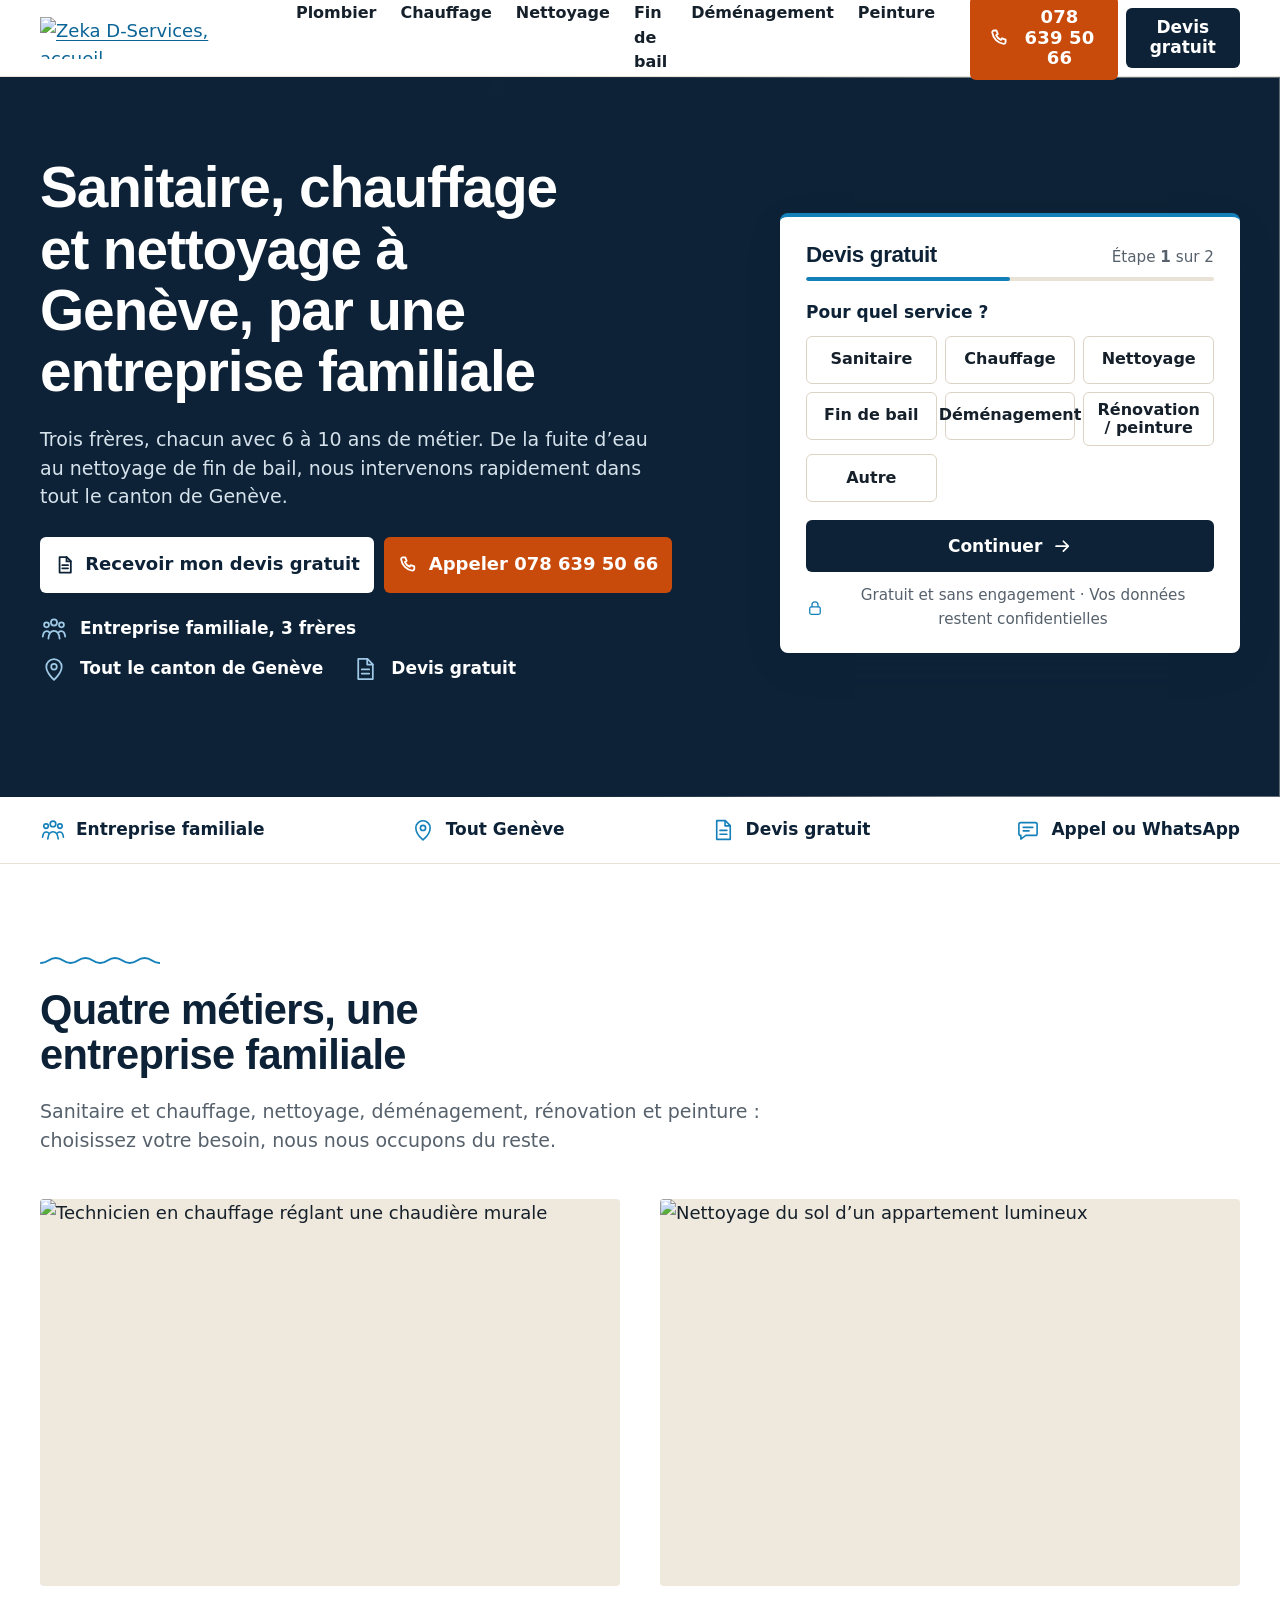
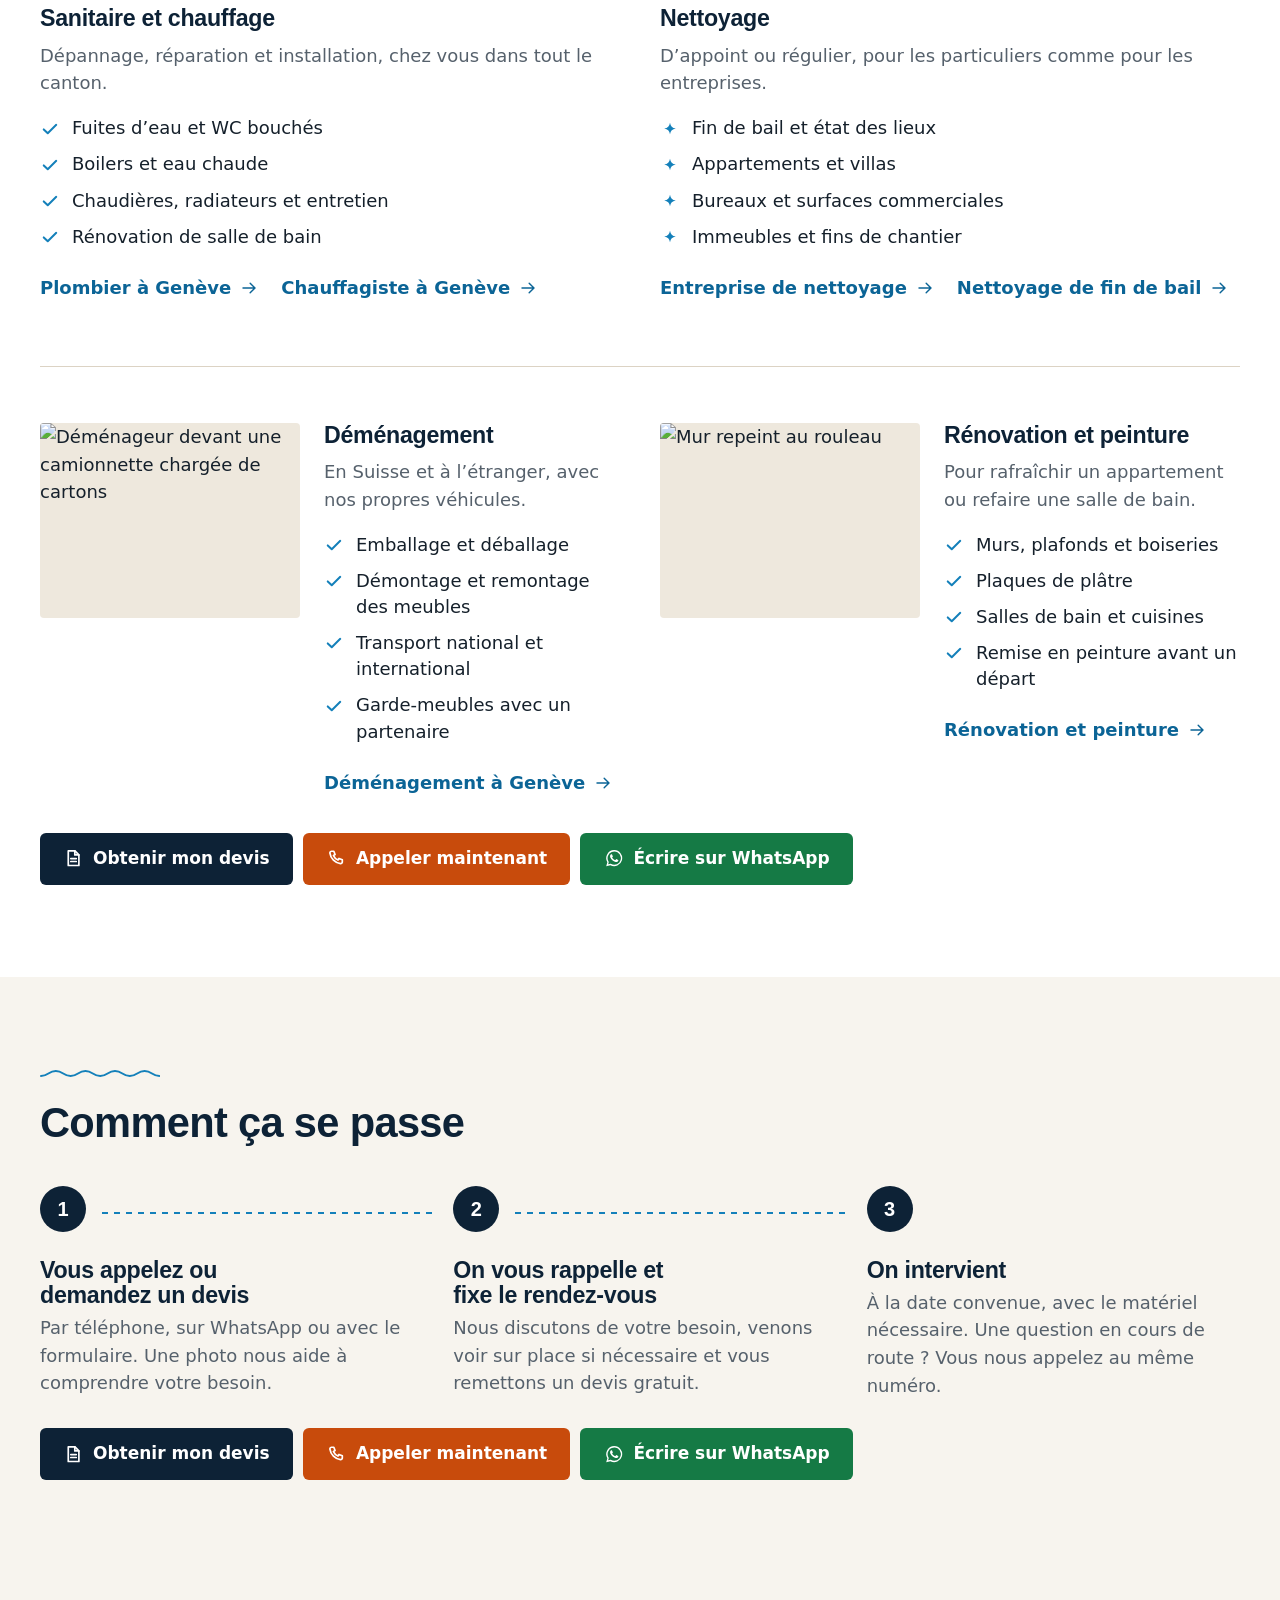
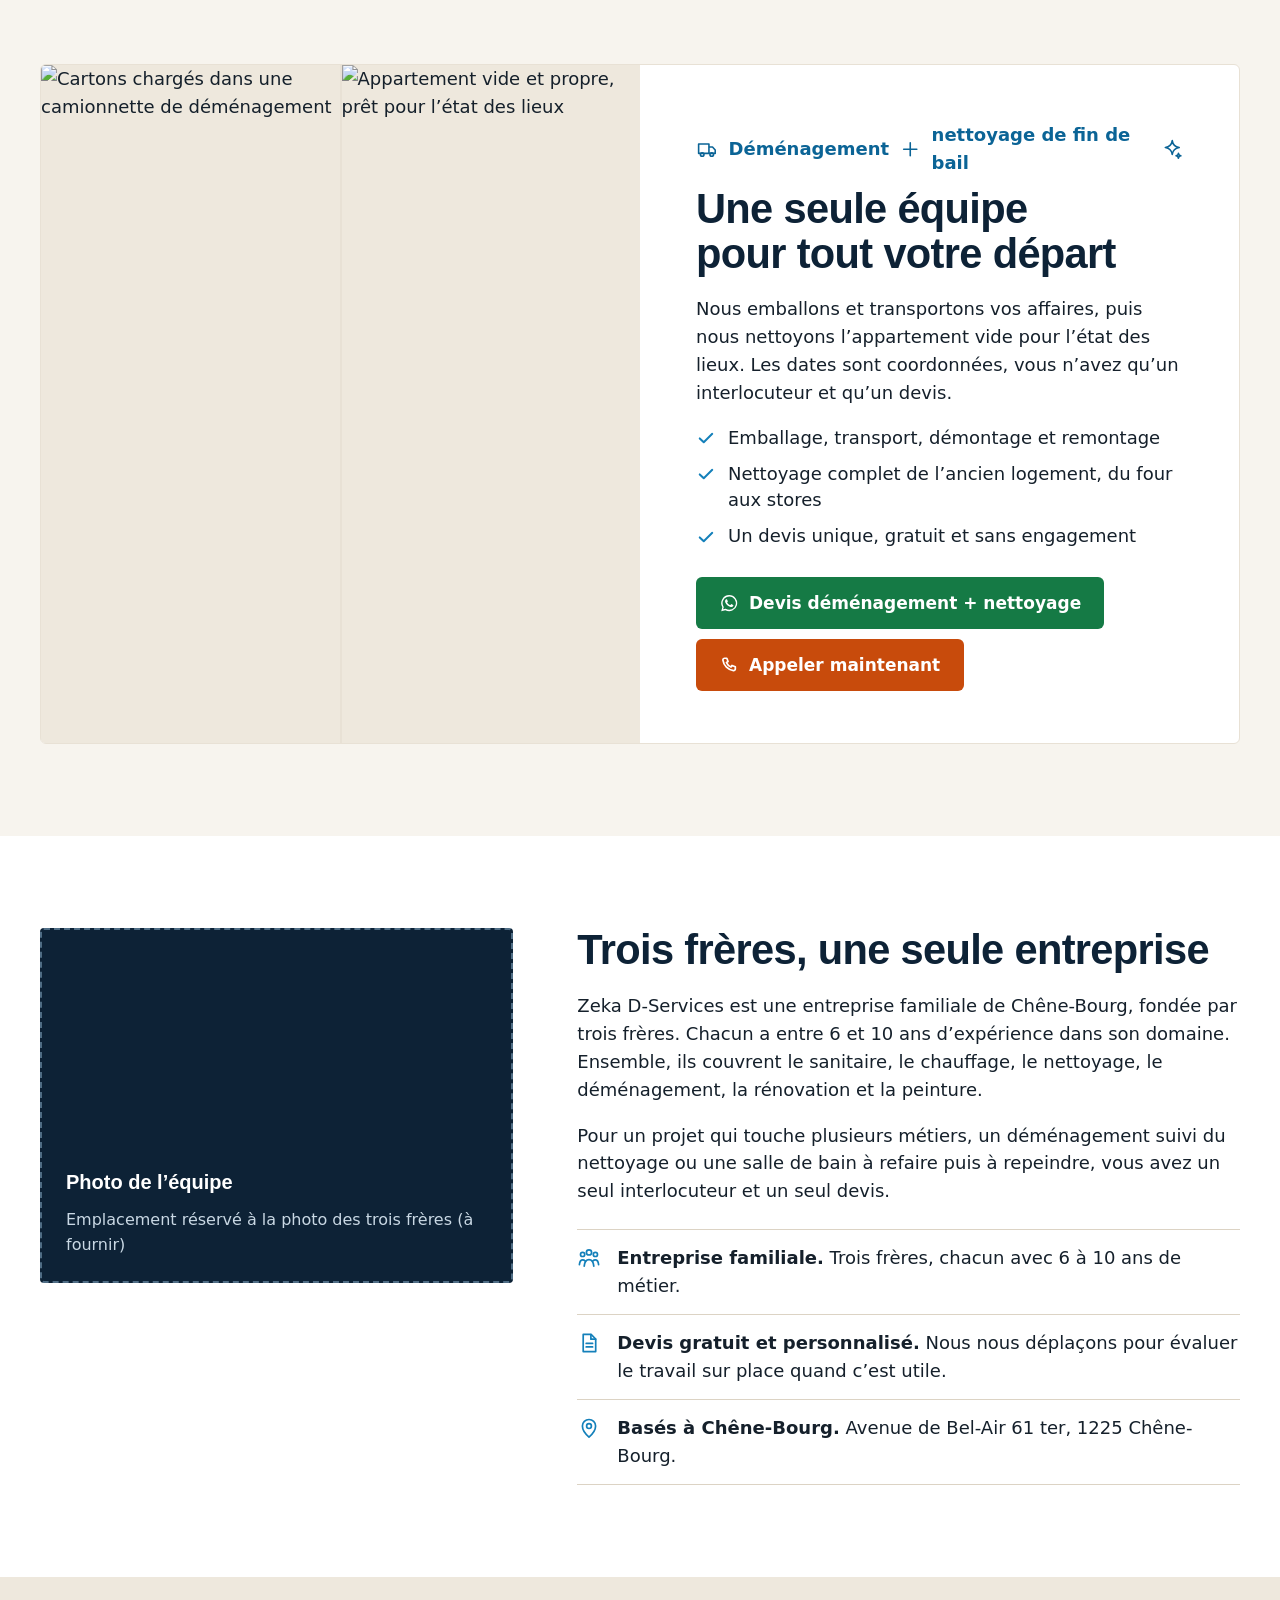
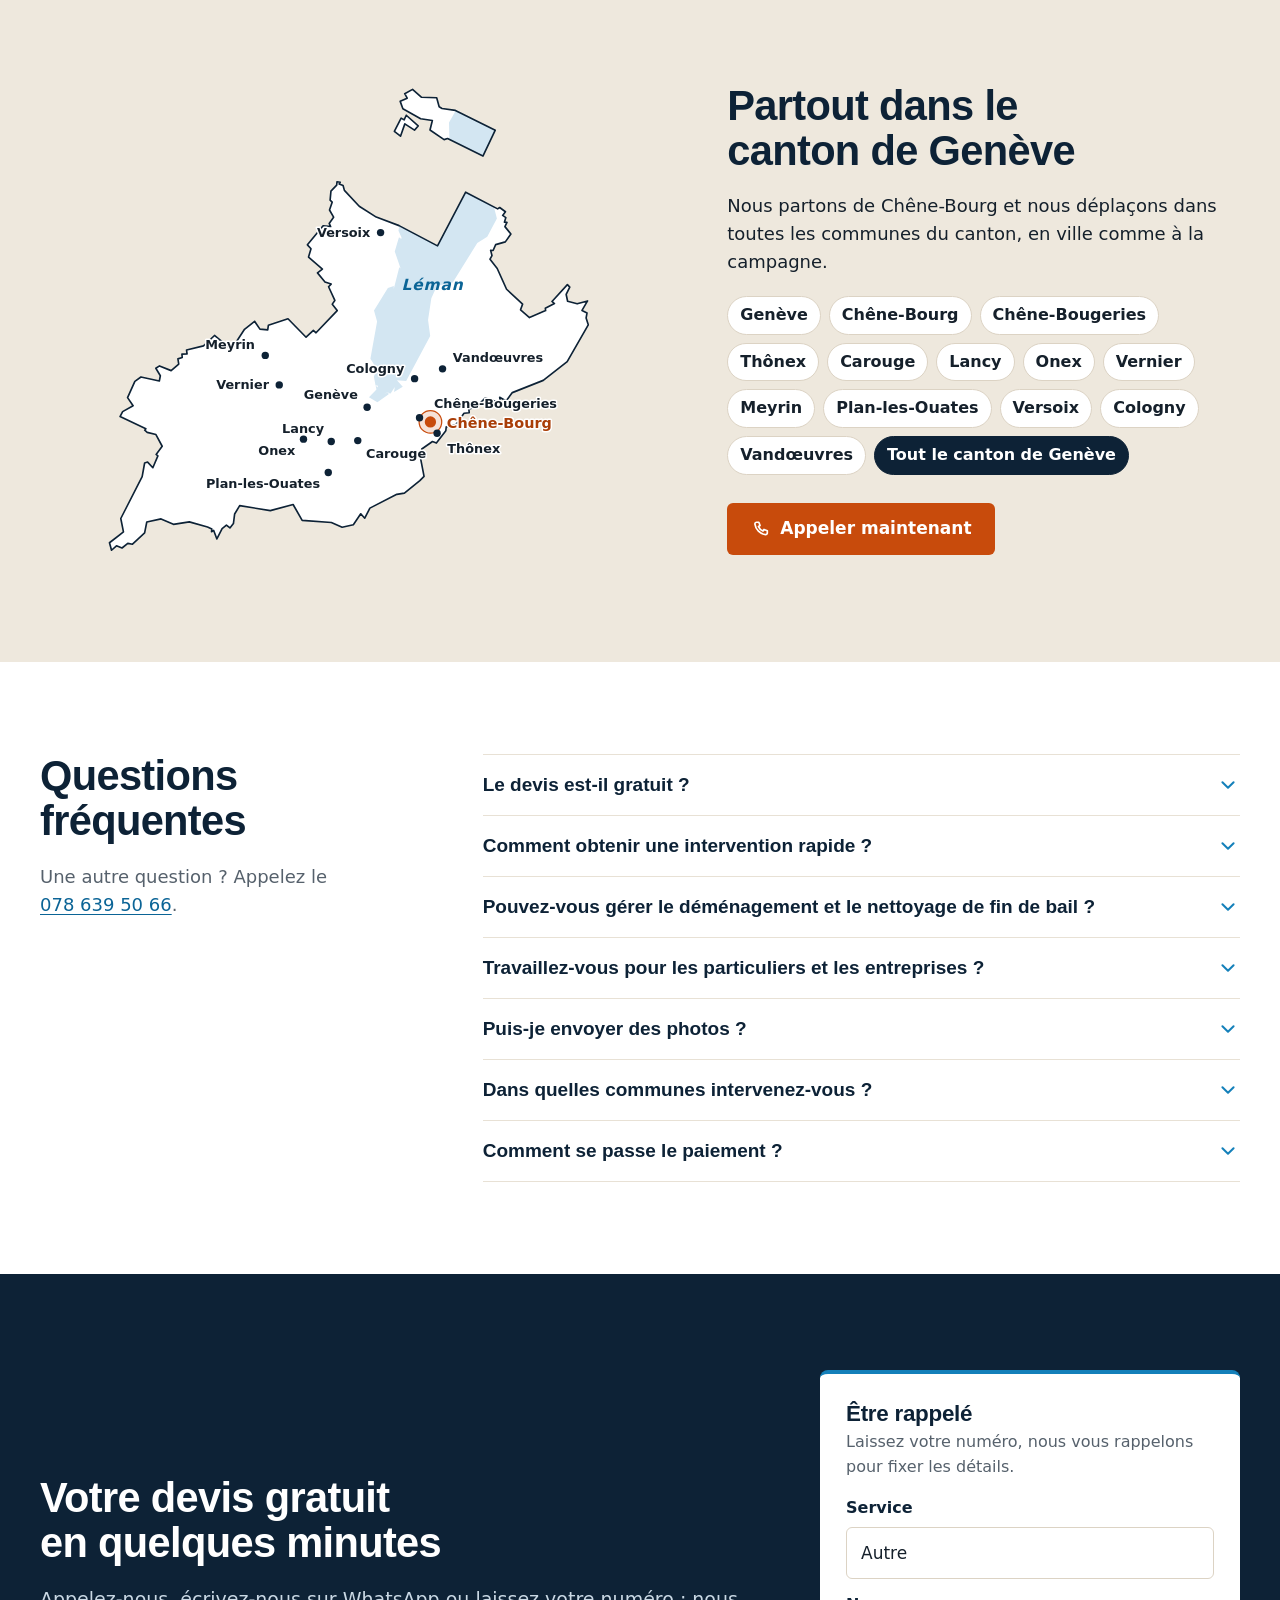
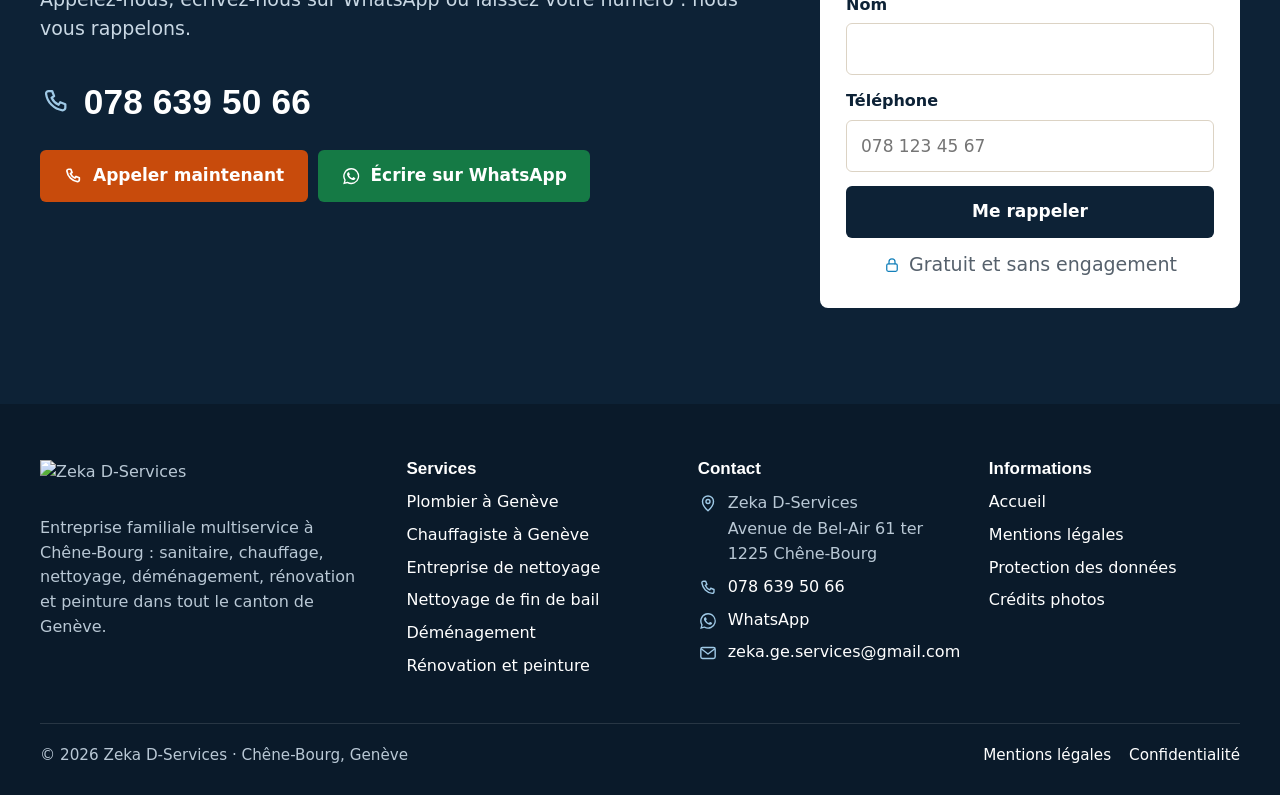
==== index.html @ 50d41ce9 "Build the conversion site: home, 6 Ads landing pages, legal pages Static HTML generated by tools/bui" ====
<!doctype html>
<html lang="fr-CH" data-root="" data-page="home">
<head>
<meta charset="utf-8">
<meta name="viewport" content="width=device-width, initial-scale=1, viewport-fit=cover">
<title>Zeka D-Services · Sanitaire, chauffage, nettoyage à Genève · Devis gratuit</title>
<meta name="description" content="Entreprise familiale de Chêne-Bourg : sanitaire, chauffage, nettoyage, fin de bail, déménagement et peinture dans tout le canton de Genève. Devis gratuit, appelez le 078 639 50 66.">
<link rel="canonical" href="https://welcometothenextlevel.github.io/zekadservices/">
<meta property="og:type" content="website">
<meta property="og:locale" content="fr_CH">
<meta property="og:site_name" content="Zeka D-Services">
<meta property="og:title" content="Zeka D-Services · Sanitaire, chauffage, nettoyage à Genève · Devis gratuit">
<meta property="og:description" content="Entreprise familiale de Chêne-Bourg : sanitaire, chauffage, nettoyage, fin de bail, déménagement et peinture dans tout le canton de Genève. Devis gratuit, appelez le 078 639 50 66.">
<meta property="og:url" content="https://welcometothenextlevel.github.io/zekadservices/">
<meta property="og:image" content="https://welcometothenextlevel.github.io/zekadservices/img/og-share.jpg">
<meta property="og:image:width" content="1200">
<meta property="og:image:height" content="630">
<meta name="twitter:card" content="summary_large_image">
<meta name="theme-color" content="#0D2236">
<meta name="format-detection" content="telephone=no">
<link rel="icon" href="favicon.svg" type="image/svg+xml">
<link rel="icon" href="favicon.ico" sizes="32x32">
<link rel="apple-touch-icon" href="apple-touch-icon.png">
<link rel="manifest" href="site.webmanifest">
<link rel="preload" href="fonts/archivo-latin.woff2" as="font" type="font/woff2" crossorigin>
<link rel="preload" href="fonts/source-sans-3-latin.woff2" as="font" type="font/woff2" crossorigin>
<link rel="preload" as="image" type="image/avif" media="(min-width: 960px)" imagesrcset="img/stock/plombier-evier-480.avif 480w, img/stock/plombier-evier-800.avif 800w, img/stock/plombier-evier-1200.avif 1200w, img/stock/plombier-evier-1600.avif 1600w" imagesizes="62vw" fetchpriority="high"><style>@font-face{font-family:"Archivo";src:url(fonts/archivo-latin.woff2) format("woff2");font-weight:100 900;font-display:swap}@font-face{font-family:"Source Sans 3";src:url(fonts/source-sans-3-latin.woff2) format("woff2");font-weight:200 900;font-display:swap}:root{--navy:#0D2236;--navy-2:#14304C;--navy-3:#0A1A2A;--blue:#1480BA;--blue-ink:#0B6496;--sky:#9FC9E6;--sky-2:#E6F1F8;--orange:#C84B0C;--orange-h:#A93E08;--wa:#157A45;--wa-h:#0F6036;--paper:#F7F4EE;--paper-2:#EEE8DD;--line:#DCD3C4;--line-2:#E8E1D5;--ink:#15202B;--muted:#56616C;--r:6px;--wrap:1200px;--hd:64px;--gut:16px;--ff-h:"Archivo","Arial Narrow",Arial,sans-serif;--ff-b:"Source Sans 3",system-ui,-apple-system,"Segoe UI",sans-serif}@media (min-width:600px){:root{--gut:24px}}@media (min-width:960px){:root{--hd:76px;--gut:32px}}*,*::before,*::after{box-sizing:border-box}html{-webkit-text-size-adjust:100%;scroll-padding-top:calc(var(--hd) + 16px)}body{margin:0;font:400 1.125rem/1.55 var(--ff-b);color:var(--ink);background:var(--paper);overflow-x:hidden;-webkit-font-smoothing:antialiased;text-rendering:optimizeLegibility}img,svg,video{display:block;max-width:100%}img{height:auto}a{color:var(--blue-ink);text-underline-offset:.18em}button,input,select,textarea{font:inherit;color:inherit}h1,h2,h3,h4{font-family:var(--ff-h);font-weight:700;line-height:1.08;letter-spacing:-.012em;margin:0 0 .45em;color:var(--navy);text-wrap:balance}h1{font-size:clamp(2.05rem,1.35rem + 3.1vw,3.55rem);letter-spacing:-.02em}h2{font-size:clamp(1.7rem,1.25rem + 1.9vw,2.6rem);letter-spacing:-.016em}h3{font-size:clamp(1.22rem,1.1rem + .5vw,1.45rem)}p{margin:0 0 1em}ul,ol{margin:0;padding:0}.wrap{width:100%;max-width:calc(var(--wrap) + 2 * var(--gut));margin:0 auto;padding:0 var(--gut)}.sr{position:absolute!important;width:1px;height:1px;margin:-1px;overflow:hidden;clip:rect(0 0 0 0);white-space:nowrap;border:0}.skip{position:absolute;left:8px;top:-60px;z-index:100;background:var(--navy);color:#fff;padding:10px 16px;border-radius:var(--r)}.skip:focus{top:8px}:focus-visible{outline:3px solid var(--blue);outline-offset:3px}.ic{width:1.25em;height:1.25em;flex:none;fill:none;stroke:currentColor;stroke-width:1.7;stroke-linecap:round;stroke-linejoin:round}.btn{display:inline-flex;align-items:center;justify-content:center;gap:.55em;min-height:52px;padding:.7em 1.25em;border:2px solid transparent;border-radius:var(--r);font:700 1.0625rem/1.15 var(--ff-b);text-decoration:none;text-align:center;cursor:pointer;transition:background-color .15s,border-color .15s,color .15s}.btn .ic{width:1.2em;height:1.2em;stroke-width:2}.btn-call{background:var(--orange);color:#fff}.btn-call:hover{background:var(--orange-h)}.btn-quote{background:var(--navy);color:#fff}.btn-quote:hover{background:var(--navy-2)}.btn-wa{background:var(--wa);color:#fff}.btn-wa:hover{background:var(--wa-h)}.btn-line{background:transparent;color:var(--navy);border-color:var(--navy)}.btn-line:hover{background:var(--navy);color:#fff}.btn-light{background:#fff;color:var(--navy)}.btn-light:hover{background:var(--sky-2)}.btn-block{width:100%}.btn-lg{min-height:56px;font-size:1.125rem}.hd{position:sticky;top:0;z-index:60;background:#fff;border-bottom:1px solid var(--line-2)}.hd-in{display:flex;align-items:center;gap:12px;height:var(--hd)}.hd-logo{display:block;margin-right:auto;flex:none}.hd-logo img{width:auto;height:34px}.hd-nav{display:none}.hd-cta{display:flex;align-items:center;gap:8px}.hd .btn{min-height:44px;padding:.5em .95em;font-size:1rem}.hd-phone{width:46px;height:46px;min-height:46px;padding:0;border-radius:50%}.hd-phone .ic{width:22px;height:22px}.hd-phone span,.hd-quote .l-long{display:none}@media (min-width:380px){.hd-logo img{height:38px}}@media (min-width:760px){.hd-phone{width:auto;height:auto;border-radius:var(--r);padding:.5em 1.05em}.hd-phone span,.hd-quote .l-long{display:inline}.hd-quote .l-short{display:none}}@media (min-width:960px){.hd-logo img{height:42px}.hd .btn{min-height:50px;font-size:1.0625rem}.hd-phone .num{font-size:1.125rem;letter-spacing:.01em}}@media (min-width:1180px){.hd-nav{display:flex;gap:2px;margin-right:12px}.hd-nav a{padding:10px 11px;color:var(--ink);text-decoration:none;font-weight:600;font-size:1rem;border-radius:var(--r)}.hd-nav a:hover{background:var(--paper)}}.hero{position:relative;background:var(--navy);color:#fff;overflow:hidden;isolation:isolate}.hero-media{display:none}.hero-in{position:relative;display:grid;gap:0;padding-top:30px}.hero h1{color:#fff;margin-bottom:.4em}.hero-sub{font-size:1.1875rem;line-height:1.5;color:#D5E2EC;max-width:34em;margin-bottom:1.35em}.hero-ctas{display:grid;gap:10px;margin-bottom:22px}.hero-ctas .btn-quote{background:#fff;color:var(--navy)}.hero-ctas .btn-quote:hover{background:var(--sky-2)}.trust3{list-style:none;display:grid;gap:10px;margin:0 0 26px}.trust3 li{white-space:nowrap}.trust3 li{display:flex;align-items:center;gap:12px;font-weight:600;font-size:1.0625rem;color:#fff}.trust3 .ic{width:28px;height:28px;color:var(--sky);stroke-width:1.5}.hero-form{margin:0 calc(-1 * var(--gut));padding:28px var(--gut) 36px;background:var(--paper);color:var(--ink)}@media (min-width:600px){.hero-ctas{grid-template-columns:auto auto;justify-content:start}.trust3{display:flex;flex-wrap:wrap;gap:12px 28px}}@media (min-width:960px){.hero-media{display:block;position:absolute;inset:0 0 0 auto;width:62%;z-index:-1}.hero-media picture,.hero-media img,.hero-media video{position:absolute;inset:0;width:100%;height:100%;object-fit:cover}.hero-media video{opacity:0;transition:opacity .6s}.hero-media video.on{opacity:1}.hero-media::after{content:"";position:absolute;inset:0;background:linear-gradient(90deg,var(--navy) 0%,rgba(13,34,54,.9) 22%,rgba(13,34,54,.45) 60%,rgba(13,34,54,.55) 100%)}.hero-in{grid-template-columns:minmax(0,1fr) 440px;gap:56px;align-items:center;padding-top:64px;padding-bottom:72px;min-height:min(720px,calc(100vh - var(--hd)))}.hero-copy{max-width:620px}.hero-form{margin:0;padding:0;background:none}}@media (min-width:1280px){.hero-in{grid-template-columns:minmax(0,1fr) 460px;gap:80px}}@media (min-width:960px) and (max-width:1199px){.hero-ctas{grid-template-columns:1fr;max-width:400px}}.hero-ctas .btn{white-space:nowrap}.pb{margin:0 0 26px}.pb-q{font-family:var(--ff-h);font-weight:700;font-size:1.125rem;margin:0 0 10px;color:#fff}.pb-list{display:flex;flex-wrap:wrap;gap:8px}.pb-chip{min-height:44px;padding:8px 14px;border:1.5px solid rgba(159,201,230,.55);border-radius:999px;background:rgba(255,255,255,.04);color:#fff;font-weight:600;font-size:1rem;cursor:pointer;display:inline-flex;align-items:center;gap:8px}.pb-chip:hover,.pb-chip[aria-pressed="true"]{background:#fff;color:var(--navy);border-color:#fff}.pb-chip .ic{width:18px;height:18px;color:var(--sky)}.pb-chip:hover .ic,.pb-chip[aria-pressed="true"] .ic{color:var(--blue)}.pb-panel{margin-top:12px;padding:16px;border-radius:var(--r);background:var(--navy-2);border:1px solid rgba(159,201,230,.3)}.pb-panel p{margin:0 0 12px;color:#E4EDF4}.pb-panel .btns{display:flex;flex-wrap:wrap;gap:8px}.pb-panel .btn{min-height:48px}.qf{background:#fff;color:var(--ink);border-radius:8px;box-shadow:0 1px 2px rgba(13,34,54,.06),0 12px 40px -12px rgba(13,34,54,.28);padding:22px 18px 20px;border-top:4px solid var(--blue)}.qf-head{display:flex;flex-wrap:wrap;align-items:baseline;justify-content:space-between;gap:4px 12px;margin-bottom:6px}.qf-title{font-family:var(--ff-h);font-weight:700;font-size:1.4rem;color:var(--navy);margin:0}.qf-steplabel{margin:0;font-size:.95rem;color:var(--muted)}.qf-bar{height:4px;background:var(--line-2);border-radius:4px;margin:8px 0 18px;overflow:hidden}.qf-bar span{display:block;height:100%;width:50%;background:var(--blue);border-radius:4px;transition:width .25s}.qf[data-step="2"] .qf-bar span{width:100%}.qf fieldset{border:0;margin:0;padding:0;min-width:0}.qf legend{font-weight:700;font-size:1.0625rem;margin:0 0 10px;padding:0;color:var(--navy)}.qf-sub{font-weight:700;font-size:1rem;margin:16px 0 8px;color:var(--navy)}.chips{display:grid;grid-template-columns:repeat(2,minmax(0,1fr));gap:8px}.chips--rooms{grid-template-columns:repeat(4,minmax(0,1fr))}.chips--yn{grid-template-columns:repeat(2,minmax(0,1fr))}.chip{position:relative;display:block}.chip input{position:absolute;opacity:0;inset:0;width:100%;height:100%;margin:0;cursor:pointer}.chip span{display:flex;align-items:center;justify-content:center;min-height:48px;padding:8px 10px;border:1.5px solid var(--line);border-radius:var(--r);background:#fff;font-weight:600;font-size:1rem;line-height:1.15;text-align:center;transition:border-color .12s,background-color .12s}.chip input:hover+span{border-color:var(--blue)}.chip input:checked+span{border-color:var(--navy);background:var(--navy);color:#fff}.chip input:focus-visible+span{outline:3px solid var(--blue);outline-offset:2px}.field{margin:0 0 14px}.field label{display:block;font-weight:700;font-size:1rem;margin:0 0 6px;color:var(--navy)}.field .opt{font-weight:400;color:var(--muted)}.field input,.field textarea,.field select{display:block;width:100%;min-height:52px;padding:12px 14px;border:1.5px solid var(--line);border-radius:var(--r);background:#fff;font-size:1.0625rem;line-height:1.3;appearance:none}.field textarea{min-height:96px;resize:vertical}.field input:focus,.field textarea:focus,.field select:focus{outline:none;border-color:var(--blue);box-shadow:0 0 0 3px rgba(20,128,186,.22)}.field [aria-invalid="true"]{border-color:#B42318}.err{display:block;margin-top:6px;font-size:.95rem;font-weight:600;color:#B42318}.err:empty{display:none}.qf-photo{display:flex;gap:10px;align-items:flex-start;margin:4px 0 16px;padding:12px 14px;border-radius:var(--r);background:#EDF6F0;font-size:1rem;line-height:1.4}.qf-photo .ic{color:var(--wa);width:22px;height:22px;margin-top:1px}.qf-photo a{color:var(--wa-h);font-weight:700}.qf-actions{display:flex;gap:10px;align-items:stretch}.qf-actions .btn-quote{flex:1}.qf-back{min-height:52px;padding:0 14px;border:1.5px solid var(--line);border-radius:var(--r);background:#fff;font-weight:600;cursor:pointer}.qf-back:hover{border-color:var(--navy)}.qf-reassure{display:flex;align-items:center;justify-content:center;gap:8px;margin:12px 0 0;font-size:.95rem;color:var(--muted);text-align:center}.qf-reassure .ic{width:18px;height:18px;color:var(--blue)}.qf-status{margin:10px 0 0;font-weight:600}.qf-status:empty{display:none}.qf-status.is-err{color:#B42318}.hp{position:absolute!important;left:-9999px;width:1px;height:1px;overflow:hidden}.qf [hidden]{display:none!important}@media (min-width:600px){.chips{grid-template-columns:repeat(3,minmax(0,1fr))}}@media (min-width:960px){.qf{padding:26px 26px 22px}.chips{grid-template-columns:repeat(2,minmax(0,1fr))}}@media (min-width:1280px){.chips{grid-template-columns:repeat(3,minmax(0,1fr))}.chips .chip--wide{grid-column:span 1}}.nw{white-space:nowrap}</style>
<link rel="stylesheet" href="css/site.css?v=1" media="print" onload="this.media='all'">
<noscript><link rel="stylesheet" href="css/site.css?v=1"></noscript>
<script type="application/ld+json">{"@context":"https://schema.org","@graph":[{"@type":["HomeAndConstructionBusiness","Plumber","HVACBusiness","MovingCompany","HousePainter"],"@id":"https://welcometothenextlevel.github.io/zekadservices/#entreprise","name":"Zeka D-Services","description":"Entreprise familiale multiservice à Chêne-Bourg (Genève) : sanitaire, chauffage, nettoyage, fin de bail, déménagement, rénovation et peinture.","url":"https://welcometothenextlevel.github.io/zekadservices/","logo":"https://welcometothenextlevel.github.io/zekadservices/img/brand/logo.png","image":"https://welcometothenextlevel.github.io/zekadservices/img/og-share.jpg","telephone":"+41 78 639 50 66","currenciesAccepted":"CHF","address":{"@type":"PostalAddress","streetAddress":"Avenue de Bel-Air 61 ter","postalCode":"1225","addressLocality":"Chêne-Bourg","addressRegion":"GE","addressCountry":"CH"},"geo":{"@type":"GeoCoordinates","latitude":46.20198,"longitude":6.20005},"areaServed":[{"@type":"AdministrativeArea","name":"Canton de Genève"},{"@type":"City","name":"Genève"},{"@type":"City","name":"Chêne-Bourg"},{"@type":"City","name":"Chêne-Bougeries"},{"@type":"City","name":"Thônex"},{"@type":"City","name":"Carouge"},{"@type":"City","name":"Lancy"},{"@type":"City","name":"Onex"},{"@type":"City","name":"Vernier"},{"@type":"City","name":"Meyrin"},{"@type":"City","name":"Plan-les-Ouates"},{"@type":"City","name":"Versoix"},{"@type":"City","name":"Cologny"},{"@type":"City","name":"Vandœuvres"}]},{"@type":"FAQPage","mainEntity":[{"@type":"Question","name":"Le devis est-il gratuit ?","acceptedAnswer":{"@type":"Answer","text":"Oui. Le devis est gratuit et sans engagement, quel que soit le service. Pour un travail plus important, nous nous déplaçons pour évaluer le travail sur place."}},{"@type":"Question","name":"Comment obtenir une intervention rapide ?","acceptedAnswer":{"@type":"Answer","text":"Appelez le 078 639 50 66. Pour une fuite ou une panne, le téléphone est le plus rapide : nous vous disons tout de suite quand nous pouvons passer."}},{"@type":"Question","name":"Pouvez-vous gérer le déménagement et le nettoyage de fin de bail ?","acceptedAnswer":{"@type":"Answer","text":"Oui. Nous déménageons vos affaires puis nettoyons l’ancien logement pour l’état des lieux. Un seul interlocuteur et un seul devis pour tout le départ."}},{"@type":"Question","name":"Travaillez-vous pour les particuliers et les entreprises ?","acceptedAnswer":{"@type":"Answer","text":"Oui. Nous intervenons chez les particuliers, en appartement comme en villa, et pour les professionnels : bureaux, surfaces commerciales et immeubles."}},{"@type":"Question","name":"Puis-je envoyer des photos ?","acceptedAnswer":{"@type":"Answer","text":"Oui, et c’est souvent le plus simple. Envoyez vos photos sur WhatsApp au 078 639 50 66, avec quelques mots sur votre besoin."}},{"@type":"Question","name":"Dans quelles communes intervenez-vous ?","acceptedAnswer":{"@type":"Answer","text":"Nous intervenons dans tout le canton de Genève, notamment à Genève, Chêne-Bourg, Chêne-Bougeries, Thônex, Carouge, Lancy, Onex, Vernier, Meyrin, Plan-les-Ouates, Versoix, Cologny et Vandœuvres."}},{"@type":"Question","name":"Comment se passe le paiement ?","acceptedAnswer":{"@type":"Answer","text":"Les modalités de paiement sont précisées dans votre devis. Posez-nous la question au moment du devis si vous avez une préférence."}}]}]}</script>
</head>
<body data-service="general">
<svg width="0" height="0" style="position:absolute" aria-hidden="true" focusable="false"><defs>
<symbol id="i-phone" viewBox="0 0 24 24"><path d="M6.6 3.8h2.6l1.5 3.9-1.9 1.2a10.6 10.6 0 0 0 5.3 5.3l1.2-1.9 3.9 1.5v2.6a2 2 0 0 1-2.1 2A14.6 14.6 0 0 1 4.6 5.9a2 2 0 0 1 2-2.1z"/></symbol>
<symbol id="i-wa" viewBox="0 0 24 24"><path stroke="none" fill="currentColor" d="M12.04 2.5a9.43 9.43 0 0 0-8.1 14.24L2.6 21.5l4.88-1.28a9.43 9.43 0 1 0 4.56-17.72zm0 17.26a7.8 7.8 0 0 1-3.98-1.09l-.29-.17-2.9.76.78-2.83-.19-.3a7.82 7.82 0 1 1 6.58 3.63zm4.29-5.86c-.24-.12-1.4-.69-1.61-.77-.22-.08-.38-.12-.54.12-.16.24-.62.77-.76.93-.14.16-.28.18-.52.06-.24-.12-1-.37-1.91-1.18-.7-.63-1.18-1.41-1.32-1.65-.14-.24-.01-.37.1-.49.11-.11.24-.28.36-.42.12-.14.16-.24.24-.4.08-.16.04-.3-.02-.42-.06-.12-.54-1.3-.74-1.78-.2-.47-.4-.4-.54-.41h-.46a.89.89 0 0 0-.64.3 2.7 2.7 0 0 0-.84 2c0 1.18.86 2.32.98 2.48.12.16 1.69 2.58 4.1 3.62.57.25 1.02.4 1.37.51.58.18 1.1.16 1.52.1.46-.07 1.4-.57 1.6-1.13.2-.55.2-1.03.14-1.13-.06-.1-.22-.16-.46-.28z"/></symbol>
<symbol id="i-family" viewBox="0 0 24 24"><circle cx="12" cy="6.4" r="2.6"/><circle cx="5.6" cy="8.4" r="2.1"/><circle cx="18.4" cy="8.4" r="2.1"/><path d="M7.2 20.2c.4-4.1 2.2-6.6 4.8-6.6s4.4 2.5 4.8 6.6"/><path d="M2.4 18.6c.3-3 1.6-4.7 3.4-4.7.9 0 1.6.3 2.2.9M21.6 18.6c-.3-3-1.6-4.7-3.4-4.7-.9 0-1.6.3-2.2.9"/></symbol>
<symbol id="i-pin" viewBox="0 0 24 24"><path d="M12 21.2s-6.6-5.7-6.6-11.1a6.6 6.6 0 0 1 13.2 0c0 5.4-6.6 11.1-6.6 11.1z"/><circle cx="12" cy="10.1" r="2.4"/></symbol>
<symbol id="i-doc" viewBox="0 0 24 24"><path d="M6.2 3.4h7.9l4.6 4.6v12.6H6.2z"/><path d="M13.9 3.5v4.7h4.7M9.2 12.4h6.4M9.2 15.9h6.4"/></symbol>
<symbol id="i-chat" viewBox="0 0 24 24"><path d="M5.2 5.2h13.6a1.6 1.6 0 0 1 1.6 1.6v8.6a1.6 1.6 0 0 1-1.6 1.6H10l-4.6 3.4V17H5.2a1.6 1.6 0 0 1-1.6-1.6V6.8a1.6 1.6 0 0 1 1.6-1.6z"/><path d="M7.6 9.6h8.8M7.6 12.8h5.4"/></symbol>
<symbol id="i-check" viewBox="0 0 24 24"><path d="M4.8 12.6l4.4 4.3L19.2 7"/></symbol>
<symbol id="i-arrow" viewBox="0 0 24 24"><path d="M4.8 12h14.2M13.4 6.2l5.8 5.8-5.8 5.8"/></symbol>
<symbol id="i-chev" viewBox="0 0 24 24"><path d="M6.4 9.2l5.6 5.6 5.6-5.6"/></symbol>
<symbol id="i-mail" viewBox="0 0 24 24"><rect x="3.4" y="5.4" width="17.2" height="13.2" rx="2"/><path d="M4.2 7.2l7.8 6 7.8-6"/></symbol>
<symbol id="i-drop" viewBox="0 0 24 24"><path d="M12 3.4s6.2 6.5 6.2 10.8a6.2 6.2 0 0 1-12.4 0C5.8 9.9 12 3.4 12 3.4z"/><path d="M9.2 14.6a2.9 2.9 0 0 0 2.6 2.6"/></symbol>
<symbol id="i-flame" viewBox="0 0 24 24"><path d="M12 21c-3.8 0-6.6-2.7-6.6-6.3 0-4.4 4.2-6.5 4.8-11.2 2.9 1.9 4.5 4.6 4.5 7.4.9-.5 1.6-1.6 1.8-2.9 1.4 1.5 2.1 3.5 2.1 5.4 0 4.1-2.8 7.6-6.6 7.6z"/><path d="M12 21c-1.7 0-2.9-1.2-2.9-2.9 0-1.9 1.7-2.9 2.3-4.8 1.6 1 2.9 2.6 2.9 4.5 0 1.9-.8 3.2-2.3 3.2z"/></symbol>
<symbol id="i-radiator" viewBox="0 0 24 24"><rect x="3.6" y="5.2" width="3.4" height="13" rx="1.7"/><rect x="8.6" y="5.2" width="3.4" height="13" rx="1.7"/><rect x="13.6" y="5.2" width="3.4" height="13" rx="1.7"/><path d="M17 9h3.4M5.2 18.2v1.6M15.4 18.2v1.6"/></symbol>
<symbol id="i-boiler" viewBox="0 0 24 24"><rect x="6.2" y="2.8" width="11.6" height="14.4" rx="2"/><circle cx="12" cy="11" r="2.2"/><path d="M9.2 6.2h5.6M9.6 17.2v3.6M14.4 17.2v3.6"/></symbol>
<symbol id="i-wrench" viewBox="0 0 24 24"><path d="M14.6 6.3a1 1 0 0 0 0 1.4l1.7 1.7a1 1 0 0 0 1.4 0l3.4-3.4a5.9 5.9 0 0 1-7.8 7.8l-6.9 6.9a2.1 2.1 0 0 1-3-3l6.9-6.9a5.9 5.9 0 0 1 7.8-7.8z"/></symbol>
<symbol id="i-shower" viewBox="0 0 24 24"><path d="M5 21V7.6a4 4 0 0 1 7.6-1.8"/><path d="M10.2 8.8a4.4 4.4 0 0 1 7.2 0z"/><path d="M11.4 12.2l-.6 1.4M13.8 12.2v1.6M16.2 12.2l.6 1.4M11 16.4l-.6 1.4M14 16.4v1.6M17 16.4l.6 1.4"/></symbol>
<symbol id="i-spark" viewBox="0 0 24 24"><path d="M12 2.8c.7 4.8 2.6 6.7 7.4 7.4-4.8.7-6.7 2.6-7.4 7.4-.7-4.8-2.6-6.7-7.4-7.4 4.8-.7 6.7-2.6 7.4-7.4z"/><path d="M18.6 16.4c.3 1.7 1 2.4 2.6 2.6-1.7.3-2.4 1-2.6 2.6-.3-1.7-1-2.4-2.6-2.6 1.7-.2 2.4-.9 2.6-2.6z"/></symbol>
<symbol id="i-kitchen" viewBox="0 0 24 24"><rect x="4" y="3.4" width="16" height="17.2" rx="1.6"/><path d="M4 8.2h16M7.6 5.8h.01M10.6 5.8h.01"/><rect x="7" y="11.2" width="10" height="6.2" rx="1"/></symbol>
<symbol id="i-bath" viewBox="0 0 24 24"><path d="M3.4 12.4h17.2v2.4a4.2 4.2 0 0 1-4.2 4.2H7.6a4.2 4.2 0 0 1-4.2-4.2z"/><path d="M6 12.4V6.2a2.2 2.2 0 0 1 4.1-1.1M7 19l-.9 1.8M17 19l.9 1.8"/></symbol>
<symbol id="i-window" viewBox="0 0 24 24"><rect x="4.2" y="3.6" width="15.6" height="16.8" rx="1.4"/><path d="M12 3.6v16.8M4.2 12h15.6"/></symbol>
<symbol id="i-home" viewBox="0 0 24 24"><path d="M3.8 11.2L12 4.6l8.2 6.6M6.2 9.4v10.4h11.6V9.4M10 19.8v-5h4v5"/></symbol>
<symbol id="i-building" viewBox="0 0 24 24"><path d="M5 20.4V4.6h9.4v15.8M14.4 9.4H19v11M3.4 20.4h17.2"/><path d="M8 8h3.4M8 11.4h3.4M8 14.8h3.4"/></symbol>
<symbol id="i-truck" viewBox="0 0 24 24"><path d="M2.8 6.4h11v10H2.8zM13.8 9.6h3.8l2.9 3.2v3.6h-6.7"/><circle cx="6.6" cy="17.6" r="1.9"/><circle cx="16.8" cy="17.6" r="1.9"/></symbol>
<symbol id="i-box" viewBox="0 0 24 24"><path d="M3.6 7.6L12 3.4l8.4 4.2v8.8L12 20.6l-8.4-4.2z"/><path d="M3.6 7.6L12 11.8l8.4-4.2M12 11.8v8.8M7.8 5.5l8.4 4.2"/></symbol>
<symbol id="i-roller" viewBox="0 0 24 24"><rect x="3.6" y="3.4" width="13.2" height="5.2" rx="1.2"/><path d="M16.8 6h2.8v4.8H11.2v3.2"/><rect x="9.8" y="14" width="2.8" height="6.8" rx="1"/></symbol>
<symbol id="i-key" viewBox="0 0 24 24"><circle cx="8" cy="15.6" r="4.2"/><path d="M11 12.6l8.6-8.6M16.2 7.4l2.4 2.4M13.8 9.8l2 2"/></symbol>
<symbol id="i-cal" viewBox="0 0 24 24"><rect x="3.8" y="5.4" width="16.4" height="14.8" rx="2"/><path d="M3.8 10h16.4M8.4 3.4v4M15.6 3.4v4"/></symbol>
<symbol id="i-camera" viewBox="0 0 24 24"><rect x="3.4" y="7" width="17.2" height="12.4" rx="2"/><circle cx="12" cy="13.2" r="3.4"/><path d="M8.6 7l1.6-2.6h3.6L15.4 7"/></symbol>
<symbol id="i-lock" viewBox="0 0 24 24"><rect x="5" y="10.4" width="14" height="10" rx="2"/><path d="M8 10.4V7.8a4 4 0 0 1 8 0v2.6"/></symbol>
<symbol id="i-plus" viewBox="0 0 24 24"><path d="M12 5v14M5 12h14"/></symbol>
<symbol id="i-back" viewBox="0 0 24 24"><path d="M19.2 12H5M10.6 6.2L4.8 12l5.8 5.8"/></symbol>
</defs></svg>
<a class="skip" href="#main">Aller au contenu</a>
<header class="hd" data-service="general"><div class="wrap hd-in">
<a class="hd-logo" href="./"><img src="img/brand/logo.svg" width="244" height="44" alt="Zeka D-Services, accueil"></a>
<nav class="hd-nav" aria-label="Nos services"><a href="plombier-geneve/">Plombier</a><a href="chauffagiste-geneve/">Chauffage</a><a href="nettoyage-geneve/">Nettoyage</a><a href="nettoyage-fin-de-bail-geneve/">Fin de bail</a><a href="demenagement-geneve/">Déménagement</a><a href="renovation-peinture-geneve/">Peinture</a></nav><div class="hd-cta">
<a class="btn btn-call hd-phone" href="tel:+41786395066" data-service="general" data-loc="header" aria-label="Appeler le 078 639 50 66"><svg class="ic" aria-hidden="true"><use href="#i-phone"></use></svg><span class="num" data-phone>078 639 50 66</span></a>
<a class="btn btn-quote hd-quote" href="#devis" data-service="general" data-loc="header"><span class="l-long">Devis gratuit</span><span class="l-short">Devis</span></a>
</div></div></header>
<main id="main">
<section class="hero" data-service="general"><div class="hero-media" aria-hidden="true"><picture><source media="(min-width: 960px)" type="image/avif" srcset="img/stock/plombier-evier-480.avif 480w, img/stock/plombier-evier-800.avif 800w, img/stock/plombier-evier-1200.avif 1200w, img/stock/plombier-evier-1600.avif 1600w" sizes="62vw"><source media="(min-width: 960px)" type="image/webp" srcset="img/stock/plombier-evier-480.webp 480w, img/stock/plombier-evier-800.webp 800w, img/stock/plombier-evier-1200.webp 1200w, img/stock/plombier-evier-1600.webp 1600w" sizes="62vw"><img src="[data-uri]" alt="" width="1600" height="1000" fetchpriority="high" decoding="async"></picture></div>
<div class="hero-in wrap">
<div class="hero-copy">
<h1>Sanitaire, chauffage et nettoyage à Genève, par une entreprise familiale</h1>
<p class="hero-sub">Trois frères, chacun avec 6 à 10&nbsp;ans de métier. De la fuite d’eau au nettoyage de fin de bail, nous intervenons rapidement dans tout le canton de Genève.</p>
<div class="hero-ctas"><a class="btn btn-quote btn-lg" href="#devis" data-service="general" data-loc="hero"><svg class="ic" aria-hidden="true"><use href="#i-doc"></use></svg><span>Recevoir mon devis gratuit</span></a><a class="btn btn-call btn-lg" href="tel:+41786395066" data-service="general" data-loc="hero"><svg class="ic" aria-hidden="true"><use href="#i-phone"></use></svg><span>Appeler <span class="nw" data-phone>078 639 50 66</span></span></a></div>
<ul class="trust3"><li><svg class="ic" aria-hidden="true"><use href="#i-family"></use></svg>Entreprise familiale, 3 frères</li><li><svg class="ic" aria-hidden="true"><use href="#i-pin"></use></svg>Tout le canton de Genève</li><li><svg class="ic" aria-hidden="true"><use href="#i-doc"></use></svg>Devis gratuit</li></ul>

</div>
<div class="hero-form" id="devis"><form class="qf" id="quote-form" novalidate data-step="1" data-service="general" aria-labelledby="qf-title">
<div class="qf-head"><h2 class="qf-title" id="qf-title" tabindex="-1">Devis gratuit</h2><p class="qf-steplabel" aria-live="polite">Étape <b>1</b> sur 2</p></div>
<div class="qf-bar" aria-hidden="true"><span></span></div>
<fieldset class="qf-step" data-step="1">
<legend>Pour quel service&nbsp;?</legend>
<div class="chips "><label class="chip"><input type="radio" name="service" value="Sanitaire"><span>Sanitaire</span></label><label class="chip"><input type="radio" name="service" value="Chauffage"><span>Chauffage</span></label><label class="chip"><input type="radio" name="service" value="Nettoyage"><span>Nettoyage</span></label><label class="chip"><input type="radio" name="service" value="Fin de bail"><span>Fin de bail</span></label><label class="chip"><input type="radio" name="service" value="Déménagement"><span>Déménagement</span></label><label class="chip"><input type="radio" name="service" value="Rénovation / peinture"><span>Rénovation / peinture</span></label><label class="chip"><input type="radio" name="service" value="Autre"><span>Autre</span></label></div>
<p class="err qf-step1-err" role="alert"></p>
<div class="qf-cond" data-for="Fin de bail" hidden>
<p class="qf-sub" id="qf-rooms">Taille du logement</p>
<div role="radiogroup" aria-labelledby="qf-rooms"><div class="chips chips--rooms"><label class="chip"><input type="radio" name="pieces" value="Studio"><span>Studio</span></label><label class="chip"><input type="radio" name="pieces" value="2"><span>2<span class=sr> pièces</span></span></label><label class="chip"><input type="radio" name="pieces" value="2.5"><span>2.5<span class=sr> pièces</span></span></label><label class="chip"><input type="radio" name="pieces" value="3"><span>3<span class=sr> pièces</span></span></label><label class="chip"><input type="radio" name="pieces" value="3.5"><span>3.5<span class=sr> pièces</span></span></label><label class="chip"><input type="radio" name="pieces" value="4"><span>4<span class=sr> pièces</span></span></label><label class="chip"><input type="radio" name="pieces" value="4.5"><span>4.5<span class=sr> pièces</span></span></label><label class="chip"><input type="radio" name="pieces" value="5+"><span>5+<span class=sr> pièces</span></span></label></div></div>
<div class="field" style="margin-top:14px"><label for="qf-date">Date de l’état des lieux <span class="opt">(si connue)</span></label><input id="qf-date" name="date" type="date"></div>
</div>
<div class="qf-cond" data-for="Déménagement" hidden>
<div class="field" style="margin-top:14px"><label for="qf-date2">Date du déménagement <span class="opt">(si connue)</span></label><input id="qf-date2" name="date_demenagement" type="date"></div>
</div>
<div class="qf-cond" data-for="Sanitaire|Chauffage" hidden>
<p class="qf-sub" id="qf-urg">Est-ce urgent&nbsp;?</p>
<div role="radiogroup" aria-labelledby="qf-urg"><div class="chips chips--yn"><label class="chip"><input type="radio" name="urgent" value="Oui"><span>Oui</span></label><label class="chip"><input type="radio" name="urgent" value="Non"><span>Non</span></label></div></div>
</div>
<button type="button" class="btn btn-quote btn-block qf-next" style="margin-top:18px">Continuer<svg class="ic" aria-hidden="true"><use href="#i-arrow"></use></svg></button>
</fieldset>
<fieldset class="qf-step" data-step="2" hidden>
<legend>Vos coordonnées</legend>
<div class="field"><label for="qf-nom">Nom et prénom</label><input id="qf-nom" name="nom" type="text" autocomplete="name" required aria-describedby="qf-nom-e"><span class="err" id="qf-nom-e"></span></div>
<div class="field"><label for="qf-tel">Téléphone</label><input id="qf-tel" name="telephone" type="tel" inputmode="tel" autocomplete="tel" required placeholder="078 123 45 67" aria-describedby="qf-tel-e"><span class="err" id="qf-tel-e"></span></div>
<div class="field"><label for="qf-loc">Localité <span class="opt">(commune)</span></label><input id="qf-loc" name="localite" type="text" list="towns" autocomplete="address-level2" placeholder="Ex. Thônex"></div>
<div class="field"><label for="qf-mail">E-mail <span class="opt">(facultatif)</span></label><input id="qf-mail" name="email" type="email" inputmode="email" autocomplete="email" aria-describedby="qf-mail-e"><span class="err" id="qf-mail-e"></span></div>
<div class="field"><label for="qf-msg">Votre message <span class="opt">(facultatif)</span></label><textarea id="qf-msg" name="message" rows="3" placeholder="Décrivez en quelques mots ce dont vous avez besoin."></textarea></div>
<p class="qf-photo"><svg class="ic" aria-hidden="true"><use href="#i-camera"></use></svg><span>Plus rapide&nbsp;: envoyez une photo sur <a href="https://wa.me/41786395066?text=Bonjour%2C%20je%20souhaite%20un%20devis." target="_blank" rel="noopener" data-service="general" data-loc="form-photo">WhatsApp</a>.</span></p>
<input type="hidden" name="probleme"><input type="hidden" name="gclid"><input type="hidden" name="gbraid"><input type="hidden" name="wbraid"><input type="hidden" name="utm_source"><input type="hidden" name="utm_medium"><input type="hidden" name="utm_campaign"><input type="hidden" name="utm_term"><input type="hidden" name="utm_content"><input type="hidden" name="landing_page">
<div class="hp" aria-hidden="true"><label>Ne pas remplir ce champ<input type="text" name="_honey" tabindex="-1" autocomplete="off"></label></div>
<div class="qf-actions"><button type="button" class="qf-back"><svg class="ic" aria-hidden="true"><use href="#i-back"></use></svg><span class="sr">Retour à l’étape 1</span></button><button type="submit" class="btn btn-quote">Envoyer ma demande</button></div>
<p class="qf-status" role="status" aria-live="polite"></p>
</fieldset>
<p class="qf-reassure"><svg class="ic" aria-hidden="true"><use href="#i-lock"></use></svg>Gratuit et sans engagement · Vos données restent confidentielles</p>
<datalist id="towns"><option value="Genève"><option value="Chêne-Bourg"><option value="Chêne-Bougeries"><option value="Thônex"><option value="Carouge"><option value="Lancy"><option value="Onex"><option value="Vernier"><option value="Meyrin"><option value="Plan-les-Ouates"><option value="Versoix"><option value="Cologny"><option value="Vandœuvres"></datalist>
</form></div>
</div>
</section>
<div class="tbar"><div class="wrap"><ul><li><svg class="ic" aria-hidden="true"><use href="#i-family"></use></svg>Entreprise familiale</li><li><svg class="ic" aria-hidden="true"><use href="#i-pin"></use></svg>Tout Genève</li><li><svg class="ic" aria-hidden="true"><use href="#i-doc"></use></svg>Devis gratuit</li><li><svg class="ic" aria-hidden="true"><use href="#i-chat"></use></svg>Appel ou WhatsApp</li></ul></div></div>
<section class="sec sec--white" aria-labelledby="acts-t"><div class="wrap">
<div class="head"><svg class="wline" viewBox="0 0 120 14" aria-hidden="true"><path d="M1 7c7.4 0 7.4-5 14.8-5s7.4 5 14.8 5 7.4-5 14.8-5 7.4 5 14.8 5 7.4-5 14.8-5 7.4 5 14.8 5 7.4-5 14.8-5 7.4 5 14.8 5"/></svg><h2 id="acts-t">Quatre métiers, une entreprise familiale</h2><p>Sanitaire et chauffage, nettoyage, déménagement, rénovation et peinture&nbsp;: choisissez votre besoin, nous nous occupons du reste.</p></div>
<div class="acts"><article class="act"><div class="frame frame--32"><picture><source type="image/avif" srcset="img/stock/chaudiere-technicien-480.avif 480w, img/stock/chaudiere-technicien-800.avif 800w, img/stock/chaudiere-technicien-1200.avif 1200w, img/stock/chaudiere-technicien-1600.avif 1600w" sizes="(min-width: 760px) 50vw, 100vw"><img src="img/stock/chaudiere-technicien-800.webp" srcset="img/stock/chaudiere-technicien-480.webp 480w, img/stock/chaudiere-technicien-800.webp 800w, img/stock/chaudiere-technicien-1200.webp 1200w, img/stock/chaudiere-technicien-1600.webp 1600w" sizes="(min-width: 760px) 50vw, 100vw" width="1600" height="1200" alt="Technicien en chauffage réglant une chaudière murale" loading="lazy" decoding="async"></picture></div><div><h3><a href="plombier-geneve/">Sanitaire et chauffage</a></h3><p>Dépannage, réparation et installation, chez vous dans tout le canton.</p><ul class="check"><li>Fuites d’eau et WC bouchés</li><li>Boilers et eau chaude</li><li>Chaudières, radiateurs et entretien</li><li>Rénovation de salle de bain</li></ul><div class="act-links"><a class="lnk" href="plombier-geneve/">Plombier à Genève<svg class="ic" aria-hidden="true"><use href="#i-arrow"></use></svg></a><a class="lnk" href="chauffagiste-geneve/">Chauffagiste à Genève<svg class="ic" aria-hidden="true"><use href="#i-arrow"></use></svg></a></div></div></article><article class="act"><div class="frame frame--32"><picture><source type="image/avif" srcset="img/stock/nettoyage-sol-480.avif 480w, img/stock/nettoyage-sol-800.avif 800w, img/stock/nettoyage-sol-1200.avif 1200w, img/stock/nettoyage-sol-1600.avif 1600w" sizes="(min-width: 760px) 50vw, 100vw"><img src="img/stock/nettoyage-sol-800.webp" srcset="img/stock/nettoyage-sol-480.webp 480w, img/stock/nettoyage-sol-800.webp 800w, img/stock/nettoyage-sol-1200.webp 1200w, img/stock/nettoyage-sol-1600.webp 1600w" sizes="(min-width: 760px) 50vw, 100vw" width="1600" height="900" alt="Nettoyage du sol d’un appartement lumineux" loading="lazy" decoding="async"></picture></div><div><h3><a href="nettoyage-geneve/">Nettoyage</a></h3><p>D’appoint ou régulier, pour les particuliers comme pour les entreprises.</p><ul class="check check--spark"><li>Fin de bail et état des lieux</li><li>Appartements et villas</li><li>Bureaux et surfaces commerciales</li><li>Immeubles et fins de chantier</li></ul><div class="act-links"><a class="lnk" href="nettoyage-geneve/">Entreprise de nettoyage<svg class="ic" aria-hidden="true"><use href="#i-arrow"></use></svg></a><a class="lnk" href="nettoyage-fin-de-bail-geneve/">Nettoyage de fin de bail<svg class="ic" aria-hidden="true"><use href="#i-arrow"></use></svg></a></div></div></article></div>
<div class="acts--minor"><article class="act"><div class="frame frame--43"><picture><source type="image/avif" srcset="img/stock/demenagement-cartons-480.avif 480w, img/stock/demenagement-cartons-800.avif 800w, img/stock/demenagement-cartons-1200.avif 1200w, img/stock/demenagement-cartons-1600.avif 1600w" sizes="(min-width: 760px) 260px, 100vw"><img src="img/stock/demenagement-cartons-800.webp" srcset="img/stock/demenagement-cartons-480.webp 480w, img/stock/demenagement-cartons-800.webp 800w, img/stock/demenagement-cartons-1200.webp 1200w, img/stock/demenagement-cartons-1600.webp 1600w" sizes="(min-width: 760px) 260px, 100vw" width="1600" height="900" alt="Déménageur devant une camionnette chargée de cartons" loading="lazy" decoding="async"></picture></div><div><h3><a href="demenagement-geneve/">Déménagement</a></h3><p>En Suisse et à l’étranger, avec nos propres véhicules.</p><ul class="check"><li>Emballage et déballage</li><li>Démontage et remontage des meubles</li><li>Transport national et international</li><li>Garde-meubles avec un partenaire</li></ul><div class="act-links"><a class="lnk" href="demenagement-geneve/">Déménagement à Genève<svg class="ic" aria-hidden="true"><use href="#i-arrow"></use></svg></a></div></div></article><article class="act"><div class="frame frame--43"><picture><source type="image/avif" srcset="img/stock/peinture-rouleau-480.avif 480w, img/stock/peinture-rouleau-800.avif 800w, img/stock/peinture-rouleau-1200.avif 1200w, img/stock/peinture-rouleau-1600.avif 1600w" sizes="(min-width: 760px) 260px, 100vw"><img src="img/stock/peinture-rouleau-800.webp" srcset="img/stock/peinture-rouleau-480.webp 480w, img/stock/peinture-rouleau-800.webp 800w, img/stock/peinture-rouleau-1200.webp 1200w, img/stock/peinture-rouleau-1600.webp 1600w" sizes="(min-width: 760px) 260px, 100vw" width="1600" height="1200" alt="Mur repeint au rouleau" loading="lazy" decoding="async"></picture></div><div><h3><a href="renovation-peinture-geneve/">Rénovation et peinture</a></h3><p>Pour rafraîchir un appartement ou refaire une salle de bain.</p><ul class="check"><li>Murs, plafonds et boiseries</li><li>Plaques de plâtre</li><li>Salles de bain et cuisines</li><li>Remise en peinture avant un départ</li></ul><div class="act-links"><a class="lnk" href="renovation-peinture-geneve/">Rénovation et peinture<svg class="ic" aria-hidden="true"><use href="#i-arrow"></use></svg></a></div></div></article></div>
<div class="cta-row"><a class="btn btn-quote" href="#devis" data-service="general" data-loc="activities"><svg class="ic" aria-hidden="true"><use href="#i-doc"></use></svg><span>Obtenir mon devis</span></a><a class="btn btn-call" href="tel:+41786395066" data-service="general" data-loc="activities"><svg class="ic" aria-hidden="true"><use href="#i-phone"></use></svg><span>Appeler maintenant</span></a><a class="btn btn-wa" href="https://wa.me/41786395066?text=Bonjour%2C%20je%20souhaite%20un%20devis." target="_blank" rel="noopener" data-service="general" data-loc="activities"><svg class="ic" aria-hidden="true"><use href="#i-wa"></use></svg><span>Écrire sur WhatsApp</span></a></div>
</div></section>
<section class="sec" aria-labelledby="steps-t"><div class="wrap">
<div class="head"><svg class="wline" viewBox="0 0 120 14" aria-hidden="true"><path d="M1 7c7.4 0 7.4-5 14.8-5s7.4 5 14.8 5 7.4-5 14.8-5 7.4 5 14.8 5 7.4-5 14.8-5 7.4 5 14.8 5 7.4-5 14.8-5 7.4 5 14.8 5"/></svg><h2 id="steps-t">Comment ça se passe</h2></div>
<ol class="steps"><li><h3>Vous appelez ou demandez un devis</h3><p>Par téléphone, sur WhatsApp ou avec le formulaire. Une photo nous aide à comprendre votre besoin.</p></li><li><h3>On vous rappelle et fixe le rendez-vous</h3><p>Nous discutons de votre besoin, venons voir sur place si nécessaire et vous remettons un devis gratuit.</p></li><li><h3>On intervient</h3><p>À la date convenue, avec le matériel nécessaire. Une question en cours de route&nbsp;? Vous nous appelez au même numéro.</p></li></ol>
<div class="cta-row"><a class="btn btn-quote" href="#devis" data-service="general" data-loc="steps"><svg class="ic" aria-hidden="true"><use href="#i-doc"></use></svg><span>Obtenir mon devis</span></a><a class="btn btn-call" href="tel:+41786395066" data-service="general" data-loc="steps"><svg class="ic" aria-hidden="true"><use href="#i-phone"></use></svg><span>Appeler maintenant</span></a><a class="btn btn-wa" href="https://wa.me/41786395066?text=Bonjour%2C%20je%20souhaite%20un%20devis." target="_blank" rel="noopener" data-service="general" data-loc="steps"><svg class="ic" aria-hidden="true"><use href="#i-wa"></use></svg><span>Écrire sur WhatsApp</span></a></div>
</div></section>
<section class="sec" aria-labelledby="combo-t"><div class="wrap">
<div class="combo" data-service="demenagement-nettoyage">
<div class="combo-media"><div class="frame"><picture><source type="image/avif" srcset="img/stock/demenagement-camionnette-480.avif 480w, img/stock/demenagement-camionnette-800.avif 800w, img/stock/demenagement-camionnette-1200.avif 1200w, img/stock/demenagement-camionnette-1600.avif 1600w" sizes="(min-width: 960px) 25vw, 50vw"><img src="img/stock/demenagement-camionnette-800.webp" srcset="img/stock/demenagement-camionnette-480.webp 480w, img/stock/demenagement-camionnette-800.webp 800w, img/stock/demenagement-camionnette-1200.webp 1200w, img/stock/demenagement-camionnette-1600.webp 1600w" sizes="(min-width: 960px) 25vw, 50vw" width="1600" height="1066" alt="Cartons chargés dans une camionnette de déménagement" loading="lazy" decoding="async"></picture></div><div class="frame"><picture><source type="image/avif" srcset="img/stock/appartement-vide-480.avif 480w, img/stock/appartement-vide-800.avif 800w, img/stock/appartement-vide-1200.avif 1200w, img/stock/appartement-vide-1600.avif 1600w" sizes="(min-width: 960px) 25vw, 50vw"><img src="img/stock/appartement-vide-800.webp" srcset="img/stock/appartement-vide-480.webp 480w, img/stock/appartement-vide-800.webp 800w, img/stock/appartement-vide-1200.webp 1200w, img/stock/appartement-vide-1600.webp 1600w" sizes="(min-width: 960px) 25vw, 50vw" width="1600" height="1066" alt="Appartement vide et propre, prêt pour l’état des lieux" loading="lazy" decoding="async"></picture></div></div>
<div class="combo-body">
<p class="combo-plus"><svg class="ic" aria-hidden="true"><use href="#i-truck"></use></svg>Déménagement <svg class="ic" aria-hidden="true"><use href="#i-plus"></use></svg> nettoyage de fin de bail <svg class="ic" aria-hidden="true"><use href="#i-spark"></use></svg></p>
<h2 id="combo-t">Une seule équipe pour tout votre départ</h2>
<p>Nous emballons et transportons vos affaires, puis nous nettoyons l’appartement vide pour l’état des lieux. Les dates sont coordonnées, vous n’avez qu’un interlocuteur et qu’un devis.</p>
<ul class="check" style="margin:18px 0 0"><li>Emballage, transport, démontage et remontage</li><li>Nettoyage complet de l’ancien logement, du four aux stores</li><li>Un devis unique, gratuit et sans engagement</li></ul>
<div class="cta-row"><a class="btn btn-wa" href="https://wa.me/41786395066?text=Bonjour%2C%20je%20souhaite%20un%20devis%20pour%20un%20d%C3%A9m%C3%A9nagement%20avec%20nettoyage%20de%20fin%20de%20bail." target="_blank" rel="noopener" data-service="demenagement-nettoyage" data-loc="combo"><svg class="ic" aria-hidden="true"><use href="#i-wa"></use></svg><span>Devis déménagement + nettoyage</span></a><a class="btn btn-call" href="tel:+41786395066" data-service="demenagement-nettoyage" data-loc="combo"><svg class="ic" aria-hidden="true"><use href="#i-phone"></use></svg><span>Appeler maintenant</span></a></div>
</div></div></div></section>
<section class="sec sec--white" aria-labelledby="team-t"><div class="wrap cols cols--5-7">
<div><div class="team-ph" role="img" aria-label="Emplacement réservé à la photo de l’équipe"><b>Photo de l’équipe</b><small>Emplacement réservé à la photo des trois frères (à fournir)</small></div></div>
<div>
<h2 id="team-t">Trois frères, une seule entreprise</h2>
<p>Zeka D-Services est une entreprise familiale de Chêne-Bourg, fondée par trois frères. Chacun a entre 6 et 10&nbsp;ans d’expérience dans son domaine. Ensemble, ils couvrent le sanitaire, le chauffage, le nettoyage, le déménagement, la rénovation et la peinture.</p>
<p>Pour un projet qui touche plusieurs métiers, un déménagement suivi du nettoyage ou une salle de bain à refaire puis à repeindre, vous avez un seul interlocuteur et un seul devis.</p>
<ul class="facts">
<li><svg class="ic" aria-hidden="true"><use href="#i-family"></use></svg><span><b>Entreprise familiale.</b> Trois frères, chacun avec 6 à 10&nbsp;ans de métier.</span></li>
<li><svg class="ic" aria-hidden="true"><use href="#i-doc"></use></svg><span><b>Devis gratuit et personnalisé.</b> Nous nous déplaçons pour évaluer le travail sur place quand c’est utile.</span></li>
<li><svg class="ic" aria-hidden="true"><use href="#i-pin"></use></svg><span><b>Basés à Chêne-Bourg.</b> Avenue de Bel-Air 61 ter, 1225 Chêne-Bourg.</span></li>
</ul>
</div></div></section>
<section class="sec sec--sand" id="avis" hidden aria-labelledby="avis-t"><div class="wrap">
<div class="head"><h2 id="avis-t">Avis clients</h2></div>
<div class="revs"></div>
<p style="margin-top:20px"><a class="lnk revs-link" href="#" target="_blank" rel="noopener" hidden>Voir tous les avis sur Google</a></p>
</div></section>
<section class="sec sec--sand" aria-labelledby="zone-t"><div class="wrap zone">
<div><svg class="map" viewBox="0 0 506 488" role="img" aria-labelledby="map-t"><title id="map-t">Carte du canton de Genève avec les communes où nous intervenons, depuis Chêne-Bourg</title><defs><clipPath id="m-clip"><path d="M20.9 461.0L22.9 468.3L27.7 464.0L33.1 466.1L38.7 461.6L43.3 462.4L55.1 451.4L57.2 440.8L71.1 437.8L83.1 443.1L98.6 440.7L116.3 445.7L120.5 447.6L120.2 450.3L122.3 449.0L125.4 457.3L130.5 447.2L134.7 443.8L138.1 446.6L141.5 442.3L142.7 433.0L147.6 424.9L177.4 429.7L199.6 423.8L208.4 439.2L236.8 441.3L247.3 445.9L258.2 443.5L265.4 432.8L269.3 437.1L274.3 427.3L300.5 413.9L307.9 412.7L322.9 400.6L327.0 396.4L323.7 379.3L324.8 369.8L335.2 362.5L339.0 364.0L348.2 351.9L348.6 348.2L357.9 346.2L365.9 335.0L371.0 334.5L370.6 331.2L378.8 327.8L386.5 320.3L398.4 323.9L401.1 323.1L400.6 319.4L406.9 323.0L412.9 314.9L443.0 303.0L466.3 284.7L486.8 248.9L484.7 242.3L485.6 237.4L480.7 234.9L486.1 225.7L476.0 228.5L466.7 226.0L465.3 219.4L468.8 212.3L466.5 209.8L451.5 226.2L453.9 228.2L445.0 232.8L445.3 235.1L429.6 241.9L420.9 234.3L422.9 228.8L407.3 214.3L398.2 194.1L391.2 185.1L393.1 181.5L391.8 176.5L394.2 176.6L396.7 170.9L406.1 168.2L411.5 160.5L405.7 153.4L407.7 149.3L405.2 149.1L406.6 144.6L403.5 142.5L406.2 138.9L400.6 134.8L398.6 136.1L367.5 119.9L340.1 172.1L302.7 152.4L280.5 144.1L263.9 133.5L249.5 118.1L248.2 113.4L244.4 111.8L245.4 110.2L242.3 109.7L242.0 113.0L236.4 118.8L235.6 127.6L237.6 129.6L235.0 137.2L239.0 144.2L234.7 150.3L236.1 153.3L228.8 152.5L213.5 171.1L217.0 174.9L214.6 183.0L228.1 194.7L223.3 198.4L230.6 207.2L236.6 209.3L234.1 211.9L240.2 225.2L237.7 228.8L242.5 235.1L221.9 256.7L219.3 254.3L212.2 261.0L194.6 243.0L175.5 249.4L174.9 253.9L167.3 253.1L162.1 245.5L152.3 253.3L139.5 272.9L123.1 259.3L112.4 269.4L95.9 273.5L96.4 277.3L91.4 277.4L91.7 280.7L87.5 282.1L88.3 287.1L80.9 293.5L69.6 288.9L66.0 291.2L70.4 298.5L69.4 303.6L51.5 299.7L45.6 303.9L38.5 319.8L43.9 327.6L33.7 333.4L31.2 338.2L56.3 350.0L55.2 351.5L57.6 353.6L66.1 355.7L72.2 367.1L66.3 375.1L68.0 376.5L63.1 388.0L58.0 382.5L55.1 383.4L52.7 396.6L31.9 437.4L34.5 450.5L20.9 461.0ZM298.1 60.6L304.1 65.4L308.3 53.4L317.7 59.5L321.3 55.4L309.7 45.0L307.6 49.5L304.7 47.8L298.1 60.6ZM303.8 31.5L306.4 38.7L323.7 48.4L335.1 50.1L332.8 59.4L346.5 68.7L349.9 67.7L384.3 84.7L396.3 59.5L357.5 40.3L344.5 38.4L341.7 36.8L339.3 28.0L324.6 27.5L315.8 19.8L308.2 24.0L310.6 28.4L303.8 31.5Z"/></clipPath></defs><path d="M20.9 461.0L22.9 468.3L27.7 464.0L33.1 466.1L38.7 461.6L43.3 462.4L55.1 451.4L57.2 440.8L71.1 437.8L83.1 443.1L98.6 440.7L116.3 445.7L120.5 447.6L120.2 450.3L122.3 449.0L125.4 457.3L130.5 447.2L134.7 443.8L138.1 446.6L141.5 442.3L142.7 433.0L147.6 424.9L177.4 429.7L199.6 423.8L208.4 439.2L236.8 441.3L247.3 445.9L258.2 443.5L265.4 432.8L269.3 437.1L274.3 427.3L300.5 413.9L307.9 412.7L322.9 400.6L327.0 396.4L323.7 379.3L324.8 369.8L335.2 362.5L339.0 364.0L348.2 351.9L348.6 348.2L357.9 346.2L365.9 335.0L371.0 334.5L370.6 331.2L378.8 327.8L386.5 320.3L398.4 323.9L401.1 323.1L400.6 319.4L406.9 323.0L412.9 314.9L443.0 303.0L466.3 284.7L486.8 248.9L484.7 242.3L485.6 237.4L480.7 234.9L486.1 225.7L476.0 228.5L466.7 226.0L465.3 219.4L468.8 212.3L466.5 209.8L451.5 226.2L453.9 228.2L445.0 232.8L445.3 235.1L429.6 241.9L420.9 234.3L422.9 228.8L407.3 214.3L398.2 194.1L391.2 185.1L393.1 181.5L391.8 176.5L394.2 176.6L396.7 170.9L406.1 168.2L411.5 160.5L405.7 153.4L407.7 149.3L405.2 149.1L406.6 144.6L403.5 142.5L406.2 138.9L400.6 134.8L398.6 136.1L367.5 119.9L340.1 172.1L302.7 152.4L280.5 144.1L263.9 133.5L249.5 118.1L248.2 113.4L244.4 111.8L245.4 110.2L242.3 109.7L242.0 113.0L236.4 118.8L235.6 127.6L237.6 129.6L235.0 137.2L239.0 144.2L234.7 150.3L236.1 153.3L228.8 152.5L213.5 171.1L217.0 174.9L214.6 183.0L228.1 194.7L223.3 198.4L230.6 207.2L236.6 209.3L234.1 211.9L240.2 225.2L237.7 228.8L242.5 235.1L221.9 256.7L219.3 254.3L212.2 261.0L194.6 243.0L175.5 249.4L174.9 253.9L167.3 253.1L162.1 245.5L152.3 253.3L139.5 272.9L123.1 259.3L112.4 269.4L95.9 273.5L96.4 277.3L91.4 277.4L91.7 280.7L87.5 282.1L88.3 287.1L80.9 293.5L69.6 288.9L66.0 291.2L70.4 298.5L69.4 303.6L51.5 299.7L45.6 303.9L38.5 319.8L43.9 327.6L33.7 333.4L31.2 338.2L56.3 350.0L55.2 351.5L57.6 353.6L66.1 355.7L72.2 367.1L66.3 375.1L68.0 376.5L63.1 388.0L58.0 382.5L55.1 383.4L52.7 396.6L31.9 437.4L34.5 450.5L20.9 461.0ZM298.1 60.6L304.1 65.4L308.3 53.4L317.7 59.5L321.3 55.4L309.7 45.0L307.6 49.5L304.7 47.8L298.1 60.6ZM303.8 31.5L306.4 38.7L323.7 48.4L335.1 50.1L332.8 59.4L346.5 68.7L349.9 67.7L384.3 84.7L396.3 59.5L357.5 40.3L344.5 38.4L341.7 36.8L339.3 28.0L324.6 27.5L315.8 19.8L308.2 24.0L310.6 28.4L303.8 31.5Z" class="m-canton"/><path d="M273.4 319.3L281.6 324.2L292.6 316.6L292.1 315.0L291.2 315.3L288.0 315.6L287.9 315.8L288.0 315.4L292.4 314.7L292.8 315.6L294.5 315.7L298.5 309.5L297.8 314.3L306.3 309.2L300.6 302.9L309.6 303.5L333.0 259.9L330.9 244.2L334.1 223.2L339.6 210.9L354.9 207.8L378.8 169.4L388.5 163.2L397.9 145.5L395.2 135.0L405.7 130.5L411.4 121.7L418.3 104.4L415.7 96.6L436.7 69.3L442.8 56.3L442.8 47.5L475.9 20.8L475.6 17.4L501.3 11.4L505.3 8.0L504.3 6.4L529.9 9.1L539.9 14.8L539.5 24.6L551.7 48.2L580.9 65.3L591.3 65.8L587.8 64.4L593.7 64.3L601.8 49.2L610.3 45.4L621.5 28.6L644.5 28.7L705.6 0.1L705.4 -0.5L704.2 -1.0L703.6 -2.1L706.3 -0.4L713.1 -13.9L714.9 -34.4L726.0 -44.4L753.7 -57.1L796.6 -37.4L851.4 -51.6L866.9 -50.7L868.3 -52.3L874.4 -53.1L875.1 -53.0L868.8 -52.4L868.7 -50.9L915.1 -58.9L953.0 -56.2L972.2 -62.1L1030.6 -62.6L1073.9 -53.0L1117.5 -34.2L1137.3 -36.7L1144.9 -29.8L1169.0 -20.6L1190.2 -25.9L1203.8 -23.6L1201.0 -21.8L1203.9 -19.5L1209.0 -25.6L1206.0 -36.9L1216.8 -33.8L1242.8 -39.5L1245.3 -41.1L1243.3 -46.9L1246.3 -40.0L1243.9 -47.1L1250.3 -38.0L1268.7 -41.3L1280.6 -39.0L1281.8 -37.1L1285.6 -36.5L1287.3 -40.1L1286.5 -42.3L1294.7 -44.9L1294.9 -51.9L1301.8 -60.1L1302.4 -67.1L1297.9 -82.1L1292.8 -87.2L1291.7 -96.6L1286.7 -103.3L1273.4 -105.8L1274.4 -113.2L1268.5 -120.7L1262.6 -124.6L1249.1 -121.4L1242.0 -125.1L1243.3 -127.3L1238.6 -125.5L1227.0 -138.6L1209.3 -136.8L1198.5 -156.0L1176.7 -162.8L1171.7 -176.8L1142.0 -178.6L1142.5 -181.5L1115.7 -188.9L1102.0 -188.0L1079.8 -199.3L1057.1 -217.2L1027.9 -211.3L1000.1 -233.7L968.6 -245.6L958.4 -243.8L945.9 -248.9L922.2 -246.4L910.3 -251.1L901.7 -246.0L898.6 -252.0L895.2 -250.8L894.6 -249.1L877.7 -261.4L873.8 -258.9L875.2 -258.4L879.0 -258.8L879.0 -258.5L875.2 -258.2L868.1 -260.4L855.3 -272.4L840.0 -270.9L809.9 -251.6L782.6 -251.4L782.5 -253.5L767.4 -265.0L757.8 -268.2L746.0 -267.5L738.2 -261.1L732.8 -249.8L735.0 -249.1L721.6 -239.4L722.8 -242.2L719.8 -242.0L713.7 -232.6L712.6 -222.3L696.0 -220.1L686.1 -209.2L686.1 -197.1L676.9 -197.1L668.5 -187.6L631.8 -177.4L607.7 -159.5L593.6 -161.1L580.4 -171.4L533.6 -163.9L523.7 -154.7L521.5 -150.0L521.5 -149.2L521.9 -148.5L522.2 -147.8L522.2 -147.2L522.1 -146.2L521.7 -145.1L520.6 -149.3L498.6 -130.1L496.7 -122.6L482.3 -104.4L462.0 -91.8L460.3 -73.9L449.2 -58.4L449.8 -42.0L444.4 -39.5L439.2 -28.6L418.4 -34.1L404.3 -22.8L403.2 -14.5L389.3 -3.7L385.6 6.8L363.5 30.7L351.3 52.1L351.6 67.4L346.3 74.1L345.5 85.8L338.6 105.9L326.2 118.9L313.6 141.4L303.3 150.4L302.1 157.5L305.0 163.7L304.9 165.4L302.6 163.8L298.5 177.5L304.2 194.1L302.9 192.9L297.5 214.1L297.6 211.1L291.8 213.1L278.3 235.1L281.3 245.7L274.8 281.9L280.9 291.8L278.2 299.4L279.8 308.1L281.8 308.1L282.2 310.0L279.9 308.3L280.7 311.9L273.4 319.3Z" class="m-lake" clip-path="url(#m-clip)"/><path d="M20.9 461.0L22.9 468.3L27.7 464.0L33.1 466.1L38.7 461.6L43.3 462.4L55.1 451.4L57.2 440.8L71.1 437.8L83.1 443.1L98.6 440.7L116.3 445.7L120.5 447.6L120.2 450.3L122.3 449.0L125.4 457.3L130.5 447.2L134.7 443.8L138.1 446.6L141.5 442.3L142.7 433.0L147.6 424.9L177.4 429.7L199.6 423.8L208.4 439.2L236.8 441.3L247.3 445.9L258.2 443.5L265.4 432.8L269.3 437.1L274.3 427.3L300.5 413.9L307.9 412.7L322.9 400.6L327.0 396.4L323.7 379.3L324.8 369.8L335.2 362.5L339.0 364.0L348.2 351.9L348.6 348.2L357.9 346.2L365.9 335.0L371.0 334.5L370.6 331.2L378.8 327.8L386.5 320.3L398.4 323.9L401.1 323.1L400.6 319.4L406.9 323.0L412.9 314.9L443.0 303.0L466.3 284.7L486.8 248.9L484.7 242.3L485.6 237.4L480.7 234.9L486.1 225.7L476.0 228.5L466.7 226.0L465.3 219.4L468.8 212.3L466.5 209.8L451.5 226.2L453.9 228.2L445.0 232.8L445.3 235.1L429.6 241.9L420.9 234.3L422.9 228.8L407.3 214.3L398.2 194.1L391.2 185.1L393.1 181.5L391.8 176.5L394.2 176.6L396.7 170.9L406.1 168.2L411.5 160.5L405.7 153.4L407.7 149.3L405.2 149.1L406.6 144.6L403.5 142.5L406.2 138.9L400.6 134.8L398.6 136.1L367.5 119.9L340.1 172.1L302.7 152.4L280.5 144.1L263.9 133.5L249.5 118.1L248.2 113.4L244.4 111.8L245.4 110.2L242.3 109.7L242.0 113.0L236.4 118.8L235.6 127.6L237.6 129.6L235.0 137.2L239.0 144.2L234.7 150.3L236.1 153.3L228.8 152.5L213.5 171.1L217.0 174.9L214.6 183.0L228.1 194.7L223.3 198.4L230.6 207.2L236.6 209.3L234.1 211.9L240.2 225.2L237.7 228.8L242.5 235.1L221.9 256.7L219.3 254.3L212.2 261.0L194.6 243.0L175.5 249.4L174.9 253.9L167.3 253.1L162.1 245.5L152.3 253.3L139.5 272.9L123.1 259.3L112.4 269.4L95.9 273.5L96.4 277.3L91.4 277.4L91.7 280.7L87.5 282.1L88.3 287.1L80.9 293.5L69.6 288.9L66.0 291.2L70.4 298.5L69.4 303.6L51.5 299.7L45.6 303.9L38.5 319.8L43.9 327.6L33.7 333.4L31.2 338.2L56.3 350.0L55.2 351.5L57.6 353.6L66.1 355.7L72.2 367.1L66.3 375.1L68.0 376.5L63.1 388.0L58.0 382.5L55.1 383.4L52.7 396.6L31.9 437.4L34.5 450.5L20.9 461.0ZM298.1 60.6L304.1 65.4L308.3 53.4L317.7 59.5L321.3 55.4L309.7 45.0L307.6 49.5L304.7 47.8L298.1 60.6ZM303.8 31.5L306.4 38.7L323.7 48.4L335.1 50.1L332.8 59.4L346.5 68.7L349.9 67.7L384.3 84.7L396.3 59.5L357.5 40.3L344.5 38.4L341.7 36.8L339.3 28.0L324.6 27.5L315.8 19.8L308.2 24.0L310.6 28.4L303.8 31.5Z" class="m-edge"/><text x="305" y="215" class="m-water">Léman</text><circle cx="271.6" cy="329.2" r="3.6" class="m-dot"/><circle cx="333.2" cy="343.4" r="11" class="m-ring"/><circle cx="333.2" cy="343.4" r="5.5" class="m-base"/><circle cx="322.6" cy="339.4" r="3.6" class="m-dot"/><circle cx="339.7" cy="354.5" r="3.6" class="m-dot"/><circle cx="262.5" cy="361.6" r="3.6" class="m-dot"/><circle cx="236.7" cy="362.4" r="3.6" class="m-dot"/><circle cx="209.7" cy="360.2" r="3.6" class="m-dot"/><circle cx="186.1" cy="307.4" r="3.6" class="m-dot"/><circle cx="172.5" cy="278.7" r="3.6" class="m-dot"/><circle cx="233.8" cy="392.7" r="3.6" class="m-dot"/><circle cx="284.7" cy="159.2" r="3.6" class="m-dot"/><circle cx="317.8" cy="301.3" r="3.6" class="m-dot"/><circle cx="345.0" cy="291.8" r="3.6" class="m-dot"/><text x="262.6" y="321.2" text-anchor="end" class="m-lab">Genève</text><text x="349.2" y="349.4" text-anchor="start" class="m-lab m-lab-base">Chêne-Bourg</text><text x="336.6" y="329.4" text-anchor="start" class="m-lab">Chêne-Bougeries</text><text x="349.7" y="373.5" text-anchor="start" class="m-lab">Thônex</text><text x="270.5" y="378.6" text-anchor="start" class="m-lab">Carouge</text><text x="229.7" y="354.4" text-anchor="end" class="m-lab">Lancy</text><text x="201.7" y="375.2" text-anchor="end" class="m-lab">Onex</text><text x="176.1" y="311.4" text-anchor="end" class="m-lab">Vernier</text><text x="162.5" y="272.7" text-anchor="end" class="m-lab">Meyrin</text><text x="225.8" y="407.7" text-anchor="end" class="m-lab">Plan-les-Ouates</text><text x="274.7" y="163.2" text-anchor="end" class="m-lab">Versoix</text><text x="307.8" y="296.3" text-anchor="end" class="m-lab">Cologny</text><text x="355.0" y="284.8" text-anchor="start" class="m-lab">Vandœuvres</text></svg></div>
<div>
<h2 id="zone-t">Partout dans le canton de Genève</h2>
<p>Nous partons de Chêne-Bourg et nous déplaçons dans toutes les communes du canton, en ville comme à la campagne.</p>
<ul class="towns"><li>Genève</li><li>Chêne-Bourg</li><li>Chêne-Bougeries</li><li>Thônex</li><li>Carouge</li><li>Lancy</li><li>Onex</li><li>Vernier</li><li>Meyrin</li><li>Plan-les-Ouates</li><li>Versoix</li><li>Cologny</li><li>Vandœuvres</li><li class="all">Tout le canton de Genève</li></ul>
<div class="cta-row"><a class="btn btn-call" href="tel:+41786395066" data-service="general" data-loc="zone"><svg class="ic" aria-hidden="true"><use href="#i-phone"></use></svg><span>Appeler maintenant</span></a></div>
</div></div></section>
<section class="sec sec--white" aria-labelledby="faq-t"><div class="wrap cols cols--4-8">
<div><h2 id="faq-t">Questions fréquentes</h2><p style="color:var(--muted)">Une autre question&nbsp;? Appelez le <a href="tel:+41786395066" data-loc="faq"><span class="nw" data-phone>078 639 50 66</span></a>.</p></div>
<div class="faq"><details><summary>Le devis est-il gratuit&nbsp;?<svg class="ic" aria-hidden="true"><use href="#i-chev"></use></svg></summary><div class="a"><p>Oui. Le devis est gratuit et sans engagement, quel que soit le service. Pour un travail plus important, nous nous déplaçons pour évaluer le travail sur place.</p></div></details><details><summary>Comment obtenir une intervention rapide&nbsp;?<svg class="ic" aria-hidden="true"><use href="#i-chev"></use></svg></summary><div class="a"><p>Appelez le 078 639 50 66. Pour une fuite ou une panne, le téléphone est le plus rapide&nbsp;: nous vous disons tout de suite quand nous pouvons passer.</p></div></details><details><summary>Pouvez-vous gérer le déménagement et le nettoyage de fin de bail&nbsp;?<svg class="ic" aria-hidden="true"><use href="#i-chev"></use></svg></summary><div class="a"><p>Oui. Nous déménageons vos affaires puis nettoyons l’ancien logement pour l’état des lieux. Un seul interlocuteur et un seul devis pour tout le départ.</p></div></details><details><summary>Travaillez-vous pour les particuliers et les entreprises&nbsp;?<svg class="ic" aria-hidden="true"><use href="#i-chev"></use></svg></summary><div class="a"><p>Oui. Nous intervenons chez les particuliers, en appartement comme en villa, et pour les professionnels&nbsp;: bureaux, surfaces commerciales et immeubles.</p></div></details><details><summary>Puis-je envoyer des photos&nbsp;?<svg class="ic" aria-hidden="true"><use href="#i-chev"></use></svg></summary><div class="a"><p>Oui, et c’est souvent le plus simple. Envoyez vos photos sur WhatsApp au 078 639 50 66, avec quelques mots sur votre besoin.</p></div></details><details><summary>Dans quelles communes intervenez-vous&nbsp;?<svg class="ic" aria-hidden="true"><use href="#i-chev"></use></svg></summary><div class="a"><p>Nous intervenons dans tout le canton de Genève, notamment à Genève, Chêne-Bourg, Chêne-Bougeries, Thônex, Carouge, Lancy, Onex, Vernier, Meyrin, Plan-les-Ouates, Versoix, Cologny et Vandœuvres.</p></div></details><details><summary>Comment se passe le paiement&nbsp;?<svg class="ic" aria-hidden="true"><use href="#i-chev"></use></svg></summary><div class="a"><p>Les modalités de paiement sont précisées dans votre devis. Posez-nous la question au moment du devis si vous avez une préférence.</p></div></details></div>
</div></section>
<section class="fcta" aria-labelledby="fcta-t" data-service="general"><div class="wrap fcta-in">
<div>
<h2 id="fcta-t">Votre devis gratuit en quelques minutes</h2>
<p>Appelez-nous, écrivez-nous sur WhatsApp ou laissez votre numéro&nbsp;: nous vous rappelons.</p>
<a class="phone-big" href="tel:+41786395066" data-service="general" data-loc="final-big"><svg class="ic" aria-hidden="true"><use href="#i-phone"></use></svg><span data-phone>078 639 50 66</span></a>
<div class="btns"><a class="btn btn-call" href="tel:+41786395066" data-service="general" data-loc="final"><svg class="ic" aria-hidden="true"><use href="#i-phone"></use></svg><span>Appeler maintenant</span></a><a class="btn btn-wa" href="https://wa.me/41786395066?text=Bonjour%2C%20je%20souhaite%20un%20devis." target="_blank" rel="noopener" data-service="general" data-loc="final"><svg class="ic" aria-hidden="true"><use href="#i-wa"></use></svg><span>Écrire sur WhatsApp</span></a></div>
</div>
<form class="cb" id="callback-form" novalidate data-service="general" aria-labelledby="cb-title">
<h3 class="qf-title" id="cb-title">Être rappelé</h3>
<p class="cb-sub">Laissez votre numéro, nous vous rappelons pour fixer les détails.</p>
<div class="field"><label for="cb-svc">Service</label><select id="cb-svc" name="service"><option>Sanitaire</option><option>Chauffage</option><option>Nettoyage</option><option>Fin de bail</option><option>Déménagement</option><option>Rénovation / peinture</option><option selected>Autre</option></select></div>
<div class="field"><label for="cb-nom">Nom</label><input id="cb-nom" name="nom" type="text" autocomplete="name" required aria-describedby="cb-nom-e"><span class="err" id="cb-nom-e"></span></div>
<div class="field"><label for="cb-tel">Téléphone</label><input id="cb-tel" name="telephone" type="tel" inputmode="tel" autocomplete="tel" required placeholder="078 123 45 67" aria-describedby="cb-tel-e"><span class="err" id="cb-tel-e"></span></div>
<input type="hidden" name="type" value="Demande de rappel"><input type="hidden" name="gclid"><input type="hidden" name="gbraid"><input type="hidden" name="wbraid"><input type="hidden" name="utm_source"><input type="hidden" name="utm_medium"><input type="hidden" name="utm_campaign"><input type="hidden" name="utm_term"><input type="hidden" name="utm_content"><input type="hidden" name="landing_page">
<div class="hp" aria-hidden="true"><label>Ne pas remplir ce champ<input type="text" name="_honey" tabindex="-1" autocomplete="off"></label></div>
<button type="submit" class="btn btn-quote btn-block">Me rappeler</button>
<p class="qf-status" role="status" aria-live="polite"></p>
<p class="qf-reassure"><svg class="ic" aria-hidden="true"><use href="#i-lock"></use></svg>Gratuit et sans engagement</p>
</form>
</div></section>
</main>
<footer class="ft"><div class="wrap">
<div class="ft-grid">
<div class="ft-brand"><img src="img/brand/logo-white.svg" width="244" height="44" alt="Zeka D-Services" loading="lazy">
<p>Entreprise familiale multiservice à Chêne-Bourg&nbsp;: sanitaire, chauffage, nettoyage, déménagement, rénovation et peinture dans tout le canton de Genève.</p></div>
<div><h2>Services</h2><ul><li><a href="plombier-geneve/">Plombier à Genève</a></li><li><a href="chauffagiste-geneve/">Chauffagiste à Genève</a></li><li><a href="nettoyage-geneve/">Entreprise de nettoyage</a></li><li><a href="nettoyage-fin-de-bail-geneve/">Nettoyage de fin de bail</a></li><li><a href="demenagement-geneve/">Déménagement</a></li><li><a href="renovation-peinture-geneve/">Rénovation et peinture</a></li></ul></div>
<div><h2>Contact</h2><ul class="ft-contact">
<li><svg class="ic" aria-hidden="true"><use href="#i-pin"></use></svg><address>Zeka D-Services<br>Avenue de Bel-Air 61 ter<br>1225 Chêne-Bourg</address></li>
<li><svg class="ic" aria-hidden="true"><use href="#i-phone"></use></svg><a href="tel:+41786395066" data-loc="footer"><span data-phone>078 639 50 66</span></a></li>
<li><svg class="ic" aria-hidden="true"><use href="#i-wa"></use></svg><a href="https://wa.me/41786395066?text=Bonjour%2C%20je%20souhaite%20un%20renseignement." target="_blank" rel="noopener" data-loc="footer">WhatsApp</a></li>
<li><svg class="ic" aria-hidden="true"><use href="#i-mail"></use></svg><a href="#" data-email>E-mail</a></li>
</ul></div>
<div><h2>Informations</h2><ul>
<li><a href="./">Accueil</a></li>
<li><a href="mentions-legales/">Mentions légales</a></li>
<li><a href="confidentialite/">Protection des données</a></li>
<li><a href="mentions-legales/#credits">Crédits photos</a></li>
</ul></div>
</div>
<div class="ft-bottom"><span>© 2026 Zeka D-Services · Chêne-Bourg, Genève</span><ul><li><a href="mentions-legales/">Mentions légales</a></li><li><a href="confidentialite/">Confidentialité</a></li></ul></div>
</div></footer>
<nav class="mbar" aria-label="Contact rapide" data-service="general">
<a class="m-call" href="tel:+41786395066" data-loc="mobile-bar"><svg class="ic" aria-hidden="true"><use href="#i-phone"></use></svg>Appeler</a>
<a class="m-wa" href="https://wa.me/41786395066?text=Bonjour%2C%20je%20souhaite%20un%20devis." target="_blank" rel="noopener" data-loc="mobile-bar"><svg class="ic" aria-hidden="true"><use href="#i-wa"></use></svg>WhatsApp</a>
<a class="m-quote" href="#devis" data-loc="mobile-bar"><svg class="ic" aria-hidden="true"><use href="#i-doc"></use></svg>Devis</a>
</nav>
<a class="wa-float" href="https://wa.me/41786395066?text=Bonjour%2C%20je%20souhaite%20un%20devis." target="_blank" rel="noopener" data-service="general" data-loc="float"><svg class="ic" aria-hidden="true"><use href="#i-wa"></use></svg>WhatsApp</a>
<script src="js/config.js?v=1" defer></script><script src="js/reviews.js?v=1" defer></script><script src="js/main.js?v=1" defer></script>
</body>
</html>
---- css/site.css ----
/* Generated by tools/build.py from tools/site.css. Edit the source, not this file. */
.mbar{position:fixed;left:0;right:0;bottom:0;z-index:70;display:grid;grid-template-columns:repeat(3,1fr);gap:6px;padding:8px 8px calc(8px + env(safe-area-inset-bottom));background:#fff;border-top:1px solid var(--line);box-shadow:0 -6px 24px -12px rgba(13,34,54,.35);transition:transform .2s ease}.mbar a{display:flex;flex-direction:column;align-items:center;justify-content:center;gap:2px;min-height:52px;border-radius:var(--r);font-weight:700;font-size:.95rem;text-decoration:none;color:#fff}.mbar .ic{width:22px;height:22px;stroke-width:2}.mbar .m-call{background:var(--orange)}.mbar .m-wa{background:var(--wa)}.mbar .m-quote{background:var(--navy)}.mbar.is-hidden{transform:translateY(110%)}body{padding-bottom:calc(76px + env(safe-area-inset-bottom))}@media (min-width:960px){.mbar{display:none}body{padding-bottom:0}}.wa-float{display:none}@media (min-width:960px){.wa-float{position:fixed;right:24px;bottom:24px;z-index:65;display:flex;align-items:center;gap:10px;height:56px;padding:0 20px 0 16px;border-radius:999px;background:var(--wa);color:#fff;font-weight:700;text-decoration:none;box-shadow:0 10px 30px -10px rgba(13,34,54,.5)}.wa-float:hover{background:var(--wa-h)}.wa-float{transition:opacity .2s,transform .2s}.wa-float.is-hidden{opacity:0;transform:translateY(16px);pointer-events:none}.wa-float .ic{width:26px;height:26px}}.tbar{background:#fff;border-bottom:1px solid var(--line-2)}.tbar ul{list-style:none;display:grid;grid-template-columns:repeat(2,minmax(0,1fr));gap:0}.tbar li{display:flex;align-items:center;gap:10px;padding:16px 8px;font-weight:600;font-size:1rem;line-height:1.25;color:var(--navy)}.tbar li:nth-child(odd){padding-left:0}.tbar .ic{width:26px;height:26px;color:var(--blue);stroke-width:1.5}@media (min-width:760px){.tbar ul{grid-template-columns:repeat(4,auto);justify-content:space-between}.tbar li{padding:20px 0;font-size:1.0625rem}}.sec{padding:56px 0}.sec--white{background:#fff}.sec--sand{background:var(--paper-2)}.sec--navy{background:var(--navy);color:#fff}.sec--navy h2,.sec--navy h3{color:#fff}@media (min-width:960px){.sec{padding:92px 0}}.head{max-width:720px;margin-bottom:32px}.head p{font-size:1.1875rem;color:var(--muted);margin:0}.sec--navy .head p{color:#C9D8E4}.kicker{display:inline-flex;align-items:center;gap:10px;margin:0 0 12px;font-weight:700;font-size:1rem;color:var(--blue-ink)}.kicker .ic{width:22px;height:22px}.sec--navy .kicker{color:var(--sky)}@media (min-width:960px){.head{margin-bottom:44px}}.cols{display:grid;gap:32px}@media (min-width:960px){.cols--4-8{grid-template-columns:4fr 8fr;gap:64px}.cols--5-7{grid-template-columns:5fr 7fr;gap:64px}.cols--7-5{grid-template-columns:7fr 5fr;gap:64px}.cols--6-6{grid-template-columns:1fr 1fr;gap:64px}.sticky{position:sticky;top:calc(var(--hd) + 32px)}}.cta-row{display:flex;flex-wrap:wrap;gap:10px;margin-top:28px}.cta-row .btn{flex:1 1 220px}@media (min-width:600px){.cta-row .btn{flex:0 0 auto}}.wline{width:120px;height:14px;color:var(--blue);margin:0 0 18px}.wline path{fill:none;stroke:currentColor;stroke-width:2;stroke-linecap:round}.sec--navy .wline{color:var(--sky)}.frame{position:relative;overflow:hidden;border-radius:4px;background:var(--paper-2)}.frame picture,.band-media picture{display:block;width:100%;height:100%}.frame img{width:100%;height:100%;object-fit:cover}.frame--43{aspect-ratio:4/3}.frame--32{aspect-ratio:3/2}.frame--45{aspect-ratio:4/5}.frame--169{aspect-ratio:16/9}.cap{margin:10px 0 0;font-size:.95rem;color:var(--muted)}.acts{display:grid;gap:40px}.act h3 a{color:inherit;text-decoration:none}.act h3 a:hover{color:var(--blue-ink)}.act .frame{margin-bottom:20px}.act p{color:var(--muted)}.act-links{display:flex;flex-wrap:wrap;gap:6px 22px;margin-top:16px}.lnk{display:inline-flex;align-items:center;gap:8px;min-height:44px;font-weight:700;color:var(--blue-ink);text-decoration:none}.lnk .ic{width:20px;height:20px;transition:transform .15s}.lnk:hover .ic{transform:translateX(3px)}.acts--minor{display:grid;gap:40px;margin-top:48px}@media (min-width:760px){.acts{grid-template-columns:1fr 1fr;gap:48px 40px}.acts--minor{grid-template-columns:1fr 1fr;gap:40px;margin-top:56px;padding-top:56px;border-top:1px solid var(--line)}}@media (min-width:1100px){.acts--minor .act{display:grid;grid-template-columns:260px 1fr;gap:24px;align-items:start}.acts--minor .act .frame{margin:0}}.check{list-style:none;display:grid;gap:10px}.check li{position:relative;padding-left:32px;line-height:1.45}.check li::before{content:"";position:absolute;left:0;top:.18em;width:20px;height:20px;background:no-repeat center/20px 20px url("data:image/svg+xml,%3Csvg xmlns='http://www.w3.org/2000/svg' viewBox='0 0 24 24' fill='none' stroke='%231480BA' stroke-width='2.4' stroke-linecap='round' stroke-linejoin='round'%3E%3Cpath d='M4.5 12.5l4.8 4.6L19.5 7'/%3E%3C/svg%3E")}.check--spark li::before{background-image:url("data:image/svg+xml,%3Csvg xmlns='http://www.w3.org/2000/svg' viewBox='0 0 24 24' fill='%231480BA'%3E%3Cpath d='M12 2.5c.8 5.3 3.4 7.9 8.7 8.7-5.3.8-7.9 3.4-8.7 8.7-.8-5.3-3.4-7.9-8.7-8.7 5.3-.8 7.9-3.4 8.7-8.7z'/%3E%3C/svg%3E");background-size:16px 16px}.groups{display:grid;gap:0}.group{padding:24px 0;border-top:1px solid var(--line)}.group:first-child{border-top:0;padding-top:0}.group h3{display:flex;align-items:center;gap:12px;margin-bottom:14px}.group h3 .ic{width:30px;height:30px;color:var(--blue);stroke-width:1.5}.groups-note{margin:20px 0 0;padding:16px 18px;background:var(--sky-2);border-radius:var(--r);font-size:1.0625rem}@media (min-width:760px){.groups{grid-template-columns:1fr 1fr;gap:0 48px}.group:nth-child(2){border-top:0;padding-top:0}}.sec--white .group,.sec--white .groups-note{border-color:var(--line-2)}.split{display:grid;gap:28px;align-items:center}.split+.split{margin-top:56px}@media (min-width:960px){.split{grid-template-columns:1fr 1fr;gap:72px}.split+.split{margin-top:96px}.split--rev .split-media{order:2}}.band{position:relative;color:#fff;background:var(--navy);overflow:hidden;isolation:isolate}.band-media{position:absolute;inset:0;z-index:-1}.band-media img{width:100%;height:100%;object-fit:cover}.band-media::after{content:"";position:absolute;inset:0;background:linear-gradient(180deg,rgba(13,34,54,.55),rgba(13,34,54,.92))}.band-in{padding-top:72px;padding-bottom:72px}.band h2{color:#fff;max-width:18em}.band p{max-width:36em;color:#DCE7EF;font-size:1.1875rem}@media (min-width:960px){.band-media::after{background:linear-gradient(90deg,rgba(13,34,54,.95) 0%,rgba(13,34,54,.82) 45%,rgba(13,34,54,.25) 100%)}.band-in{padding-top:120px;padding-bottom:120px}}.tips{list-style:none;counter-reset:t;display:grid;gap:14px;margin:24px 0 0;max-width:40em}.tips li{counter-increment:t;display:grid;grid-template-columns:36px 1fr;gap:12px;align-items:start;color:#fff;font-size:1.125rem}.tips li::before{content:counter(t);display:flex;align-items:center;justify-content:center;width:32px;height:32px;border-radius:50%;border:1.5px solid var(--sky);color:var(--sky);font:700 1rem/1 var(--ff-h)}.tips b{color:#fff}.gal{display:grid;gap:14px;grid-template-columns:1fr 1fr}.gal figure{margin:0}.gal .g-big{grid-column:1/-1}@media (min-width:760px){.gal{grid-template-columns:2fr 1fr;gap:20px}.gal .g-big{grid-column:auto;grid-row:span 2;display:flex;flex-direction:column}.gal .g-big .frame{flex:1;aspect-ratio:auto;min-height:420px}}.steps{list-style:none;display:grid;gap:28px;counter-reset:s}.steps li{counter-increment:s;position:relative;padding-left:64px}.steps li::before{content:counter(s);position:absolute;left:0;top:-4px;display:flex;align-items:center;justify-content:center;width:46px;height:46px;border-radius:50%;background:var(--navy);color:#fff;font:700 1.25rem/1 var(--ff-h)}.steps h3{margin-bottom:6px}.steps p{margin:0;color:var(--muted)}@media (min-width:860px){.steps{grid-template-columns:repeat(3,1fr);gap:40px}.steps li{padding:68px 0 0}.steps li::after{content:"";position:absolute;top:22px;left:62px;right:-24px;height:2px;background:linear-gradient(90deg,var(--blue) 0,var(--blue) 50%,transparent 50%) 0 0/12px 2px repeat-x}.steps li:last-child::after{display:none}}.combo{display:grid;gap:0;background:#fff;border:1px solid var(--line-2);border-radius:6px;overflow:hidden}.combo-media{display:grid;grid-template-columns:1fr 1fr;gap:2px;background:var(--line-2)}.combo-media .frame{border-radius:0;aspect-ratio:1/1}.combo-body{padding:28px 20px}.combo-plus{display:inline-flex;align-items:center;gap:10px;font-weight:700;color:var(--blue-ink);margin:0 0 10px}@media (min-width:960px){.combo{grid-template-columns:1fr 1fr}.combo-media .frame{aspect-ratio:auto;min-height:440px}.combo-body{padding:56px 56px 52px;align-self:center}}.team-ph{display:flex;flex-direction:column;justify-content:flex-end;gap:10px;aspect-ratio:4/3;padding:24px;border-radius:4px;background:var(--navy) url("../img/brand/mark.svg") no-repeat right 24px top 24px/56px 56px;color:#C9D8E4;border:2px dashed rgba(159,201,230,.45)}.team-ph b{font-family:var(--ff-h);font-size:1.25rem;color:#fff}.team-ph small{font-size:1rem}.facts{list-style:none;display:grid;gap:0;margin:24px 0 0;border-top:1px solid var(--line)}.facts li{display:grid;grid-template-columns:28px 1fr;gap:12px;padding:14px 0;border-bottom:1px solid var(--line)}.facts .ic{width:24px;height:24px;color:var(--blue);margin-top:2px}.zone{display:grid;gap:36px;align-items:center}.map{width:100%;max-width:520px;height:auto;margin:0 auto}.map .m-canton{fill:#fff;stroke:none}.map .m-lake{fill:#D3E6F2}.map .m-edge{fill:none;stroke:var(--navy);stroke-width:1.6;stroke-linejoin:round}.map .m-water{font:italic 600 15px var(--ff-b);fill:var(--blue-ink);letter-spacing:.06em}.map .m-dot{fill:var(--navy)}.map .m-base{fill:var(--orange)}.map .m-ring{fill:rgba(200,75,12,.16);stroke:var(--orange);stroke-width:1.2}.map .m-lab{font:600 12.5px var(--ff-b);fill:var(--ink);paint-order:stroke;stroke:#fff;stroke-width:3px;stroke-linejoin:round}.map .m-lab-base{font-weight:700;font-size:14px;fill:var(--orange-h)}.towns{list-style:none;display:flex;flex-wrap:wrap;gap:8px;margin:20px 0 0}.towns li{padding:6px 12px;border:1px solid var(--line);border-radius:999px;background:#fff;font-weight:600;font-size:1rem}.towns li.all{border-color:var(--navy);background:var(--navy);color:#fff}.sec--sand .towns li:not(.all){background:#fff}@media (min-width:960px){.zone{grid-template-columns:6fr 5fr;gap:72px}}.faq{border-top:1px solid var(--line)}.faq details{border-bottom:1px solid var(--line)}.faq summary{display:flex;align-items:center;justify-content:space-between;gap:16px;min-height:60px;padding:16px 0;font-family:var(--ff-h);font-weight:700;font-size:1.1875rem;line-height:1.25;color:var(--navy);cursor:pointer;list-style:none}.faq summary::-webkit-details-marker{display:none}.faq summary .ic{width:24px;height:24px;color:var(--blue);transition:transform .2s;stroke-width:2}.faq details[open] summary .ic{transform:rotate(180deg)}.faq .a{padding:0 0 20px;max-width:44em;color:var(--ink)}.faq .a p:last-child{margin:0}.sec--white .faq,.sec--white .faq details{border-color:var(--line-2)}.revs{display:grid;gap:16px}.rev{margin:0;padding:22px;background:#fff;border:1px solid var(--line-2);border-radius:6px}.rev blockquote{margin:0 0 12px;font-size:1.0625rem}.rev figcaption{font-weight:700;color:var(--navy)}.rev .stars{display:flex;gap:2px;color:#E8A317;margin-bottom:10px}.rev .stars svg{width:18px;height:18px;fill:currentColor}@media (min-width:860px){.revs{grid-template-columns:repeat(3,1fr)}}.fcta{background:var(--navy);color:#fff;padding:56px 0;position:relative;overflow:hidden}.fcta h2{color:#fff}.fcta p{color:#C9D8E4;font-size:1.1875rem}.fcta-in{display:grid;gap:32px}.fcta .btns{display:grid;gap:10px;margin-top:24px}.fcta .phone-big{display:inline-flex;align-items:center;gap:12px;margin-top:22px;font:700 clamp(1.6rem,1.2rem + 1.6vw,2.2rem)/1 var(--ff-h);color:#fff;text-decoration:none;letter-spacing:.005em}.fcta .phone-big .ic{width:.9em;height:.9em;color:var(--sky)}.cb{background:#fff;color:var(--ink);border-radius:8px;padding:22px 18px;border-top:4px solid var(--blue)}.cb .qf-title{margin-bottom:4px}.fcta .cb-sub{margin:0 0 16px;color:var(--muted);font-size:1rem}.fcta .cb .qf-reassure{color:var(--muted)}@media (min-width:600px){.fcta .btns{grid-template-columns:auto auto;justify-content:start}}@media (min-width:960px){.fcta{padding:96px 0}.fcta-in{grid-template-columns:1fr 420px;gap:80px;align-items:center}.cb{padding:28px 26px}}.ft{background:var(--navy-3);color:#B9C8D5;padding:56px 0 calc(28px);font-size:1rem}.ft a{color:#fff;text-decoration:none}.ft a:hover{text-decoration:underline}.ft-grid{display:grid;gap:36px}.ft-brand img{height:40px;width:auto;margin-bottom:16px}.ft h2{font-size:1.0625rem;color:#fff;margin:0 0 12px;letter-spacing:0}.ft ul{list-style:none;display:grid;gap:8px}.ft address{font-style:normal;line-height:1.6}.ft-contact li{display:flex;gap:10px;align-items:flex-start}.ft-contact .ic{width:20px;height:20px;color:var(--sky);margin-top:3px}.ft-bottom{display:flex;flex-wrap:wrap;gap:8px 20px;justify-content:space-between;margin-top:44px;padding-top:20px;border-top:1px solid rgba(255,255,255,.12);font-size:.95rem}.ft-bottom ul{display:flex;flex-wrap:wrap;gap:6px 18px}@media (min-width:760px){.ft-grid{grid-template-columns:1.3fr 1fr 1fr 1fr;gap:40px}}.page-hd{background:var(--navy);color:#fff;padding:44px 0 40px}.page-hd h1{color:#fff;font-size:clamp(1.9rem,1.4rem + 2vw,2.8rem);margin:0}.page-hd p{color:#C9D8E4;margin:12px 0 0;max-width:40em}.prose{max-width:760px}.prose h2{font-size:clamp(1.35rem,1.2rem + .6vw,1.65rem);margin-top:1.8em}.prose ul{padding-left:1.2em;margin:0 0 1em}.prose li{margin-bottom:.35em}.thanks{padding:56px 0 72px}.thanks .tick{display:flex;align-items:center;justify-content:center;width:64px;height:64px;border-radius:50%;background:var(--sky-2);color:var(--blue);margin-bottom:20px}.thanks .tick .ic{width:34px;height:34px;stroke-width:2.2}.thanks .btns{display:grid;gap:10px;margin:28px 0}@media (min-width:600px){.thanks .btns{grid-template-columns:repeat(3,auto);justify-content:start}}.credit-list{font-size:1rem}.credit-list li{margin-bottom:.5em}@media (prefers-reduced-motion:reduce){*,*::before,*::after{transition:none!important;animation:none!important;scroll-behavior:auto!important}}@media print{.hd,.mbar,.wa-float,.fcta,.hero-media{display:none!important}}
---- css/site.css ----
/* Generated by tools/build.py from tools/site.css. Edit the source, not this file. */
.mbar{position:fixed;left:0;right:0;bottom:0;z-index:70;display:grid;grid-template-columns:repeat(3,1fr);gap:6px;padding:8px 8px calc(8px + env(safe-area-inset-bottom));background:#fff;border-top:1px solid var(--line);box-shadow:0 -6px 24px -12px rgba(13,34,54,.35);transition:transform .2s ease}.mbar a{display:flex;flex-direction:column;align-items:center;justify-content:center;gap:2px;min-height:52px;border-radius:var(--r);font-weight:700;font-size:.95rem;text-decoration:none;color:#fff}.mbar .ic{width:22px;height:22px;stroke-width:2}.mbar .m-call{background:var(--orange)}.mbar .m-wa{background:var(--wa)}.mbar .m-quote{background:var(--navy)}.mbar.is-hidden{transform:translateY(110%)}body{padding-bottom:calc(76px + env(safe-area-inset-bottom))}@media (min-width:960px){.mbar{display:none}body{padding-bottom:0}}.wa-float{display:none}@media (min-width:960px){.wa-float{position:fixed;right:24px;bottom:24px;z-index:65;display:flex;align-items:center;gap:10px;height:56px;padding:0 20px 0 16px;border-radius:999px;background:var(--wa);color:#fff;font-weight:700;text-decoration:none;box-shadow:0 10px 30px -10px rgba(13,34,54,.5)}.wa-float:hover{background:var(--wa-h)}.wa-float{transition:opacity .2s,transform .2s}.wa-float.is-hidden{opacity:0;transform:translateY(16px);pointer-events:none}.wa-float .ic{width:26px;height:26px}}.tbar{background:#fff;border-bottom:1px solid var(--line-2)}.tbar ul{list-style:none;display:grid;grid-template-columns:repeat(2,minmax(0,1fr));gap:0}.tbar li{display:flex;align-items:center;gap:10px;padding:16px 8px;font-weight:600;font-size:1rem;line-height:1.25;color:var(--navy)}.tbar li:nth-child(odd){padding-left:0}.tbar .ic{width:26px;height:26px;color:var(--blue);stroke-width:1.5}@media (min-width:760px){.tbar ul{grid-template-columns:repeat(4,auto);justify-content:space-between}.tbar li{padding:20px 0;font-size:1.0625rem}}.sec{padding:56px 0}.sec--white{background:#fff}.sec--sand{background:var(--paper-2)}.sec--navy{background:var(--navy);color:#fff}.sec--navy h2,.sec--navy h3{color:#fff}@media (min-width:960px){.sec{padding:92px 0}}.head{max-width:720px;margin-bottom:32px}.head p{font-size:1.1875rem;color:var(--muted);margin:0}.sec--navy .head p{color:#C9D8E4}.kicker{display:inline-flex;align-items:center;gap:10px;margin:0 0 12px;font-weight:700;font-size:1rem;color:var(--blue-ink)}.kicker .ic{width:22px;height:22px}.sec--navy .kicker{color:var(--sky)}@media (min-width:960px){.head{margin-bottom:44px}}.cols{display:grid;gap:32px}@media (min-width:960px){.cols--4-8{grid-template-columns:4fr 8fr;gap:64px}.cols--5-7{grid-template-columns:5fr 7fr;gap:64px}.cols--7-5{grid-template-columns:7fr 5fr;gap:64px}.cols--6-6{grid-template-columns:1fr 1fr;gap:64px}.sticky{position:sticky;top:calc(var(--hd) + 32px)}}.cta-row{display:flex;flex-wrap:wrap;gap:10px;margin-top:28px}.cta-row .btn{flex:1 1 220px}@media (min-width:600px){.cta-row .btn{flex:0 0 auto}}.wline{width:120px;height:14px;color:var(--blue);margin:0 0 18px}.wline path{fill:none;stroke:currentColor;stroke-width:2;stroke-linecap:round}.sec--navy .wline{color:var(--sky)}.frame{position:relative;overflow:hidden;border-radius:4px;background:var(--paper-2)}.frame picture,.band-media picture{display:block;width:100%;height:100%}.frame img{width:100%;height:100%;object-fit:cover}.frame--43{aspect-ratio:4/3}.frame--32{aspect-ratio:3/2}.frame--45{aspect-ratio:4/5}.frame--169{aspect-ratio:16/9}.cap{margin:10px 0 0;font-size:.95rem;color:var(--muted)}.acts{display:grid;gap:40px}.act h3 a{color:inherit;text-decoration:none}.act h3 a:hover{color:var(--blue-ink)}.act .frame{margin-bottom:20px}.act p{color:var(--muted)}.act-links{display:flex;flex-wrap:wrap;gap:6px 22px;margin-top:16px}.lnk{display:inline-flex;align-items:center;gap:8px;min-height:44px;font-weight:700;color:var(--blue-ink);text-decoration:none}.lnk .ic{width:20px;height:20px;transition:transform .15s}.lnk:hover .ic{transform:translateX(3px)}.acts--minor{display:grid;gap:40px;margin-top:48px}@media (min-width:760px){.acts{grid-template-columns:1fr 1fr;gap:48px 40px}.acts--minor{grid-template-columns:1fr 1fr;gap:40px;margin-top:56px;padding-top:56px;border-top:1px solid var(--line)}}@media (min-width:1100px){.acts--minor .act{display:grid;grid-template-columns:260px 1fr;gap:24px;align-items:start}.acts--minor .act .frame{margin:0}}.check{list-style:none;display:grid;gap:10px}.check li{position:relative;padding-left:32px;line-height:1.45}.check li::before{content:"";position:absolute;left:0;top:.18em;width:20px;height:20px;background:no-repeat center/20px 20px url("data:image/svg+xml,%3Csvg xmlns='http://www.w3.org/2000/svg' viewBox='0 0 24 24' fill='none' stroke='%231480BA' stroke-width='2.4' stroke-linecap='round' stroke-linejoin='round'%3E%3Cpath d='M4.5 12.5l4.8 4.6L19.5 7'/%3E%3C/svg%3E")}.check--spark li::before{background-image:url("data:image/svg+xml,%3Csvg xmlns='http://www.w3.org/2000/svg' viewBox='0 0 24 24' fill='%231480BA'%3E%3Cpath d='M12 2.5c.8 5.3 3.4 7.9 8.7 8.7-5.3.8-7.9 3.4-8.7 8.7-.8-5.3-3.4-7.9-8.7-8.7 5.3-.8 7.9-3.4 8.7-8.7z'/%3E%3C/svg%3E");background-size:16px 16px}.groups{display:grid;gap:0}.group{padding:24px 0;border-top:1px solid var(--line)}.group:first-child{border-top:0;padding-top:0}.group h3{display:flex;align-items:center;gap:12px;margin-bottom:14px}.group h3 .ic{width:30px;height:30px;color:var(--blue);stroke-width:1.5}.groups-note{margin:20px 0 0;padding:16px 18px;background:var(--sky-2);border-radius:var(--r);font-size:1.0625rem}@media (min-width:760px){.groups{grid-template-columns:1fr 1fr;gap:0 48px}.group:nth-child(2){border-top:0;padding-top:0}}.sec--white .group,.sec--white .groups-note{border-color:var(--line-2)}.split{display:grid;gap:28px;align-items:center}.split+.split{margin-top:56px}@media (min-width:960px){.split{grid-template-columns:1fr 1fr;gap:72px}.split+.split{margin-top:96px}.split--rev .split-media{order:2}}.band{position:relative;color:#fff;background:var(--navy);overflow:hidden;isolation:isolate}.band-media{position:absolute;inset:0;z-index:-1}.band-media img{width:100%;height:100%;object-fit:cover}.band-media::after{content:"";position:absolute;inset:0;background:linear-gradient(180deg,rgba(13,34,54,.55),rgba(13,34,54,.92))}.band-in{padding-top:72px;padding-bottom:72px}.band h2{color:#fff;max-width:18em}.band p{max-width:36em;color:#DCE7EF;font-size:1.1875rem}@media (min-width:960px){.band-media::after{background:linear-gradient(90deg,rgba(13,34,54,.95) 0%,rgba(13,34,54,.82) 45%,rgba(13,34,54,.25) 100%)}.band-in{padding-top:120px;padding-bottom:120px}}.tips{list-style:none;counter-reset:t;display:grid;gap:14px;margin:24px 0 0;max-width:40em}.tips li{counter-increment:t;display:grid;grid-template-columns:36px 1fr;gap:12px;align-items:start;color:#fff;font-size:1.125rem}.tips li::before{content:counter(t);display:flex;align-items:center;justify-content:center;width:32px;height:32px;border-radius:50%;border:1.5px solid var(--sky);color:var(--sky);font:700 1rem/1 var(--ff-h)}.tips b{color:#fff}.gal{display:grid;gap:14px;grid-template-columns:1fr 1fr}.gal figure{margin:0}.gal .g-big{grid-column:1/-1}@media (min-width:760px){.gal{grid-template-columns:2fr 1fr;gap:20px}.gal .g-big{grid-column:auto;grid-row:span 2;display:flex;flex-direction:column}.gal .g-big .frame{flex:1;aspect-ratio:auto;min-height:420px}}.steps{list-style:none;display:grid;gap:28px;counter-reset:s}.steps li{counter-increment:s;position:relative;padding-left:64px}.steps li::before{content:counter(s);position:absolute;left:0;top:-4px;display:flex;align-items:center;justify-content:center;width:46px;height:46px;border-radius:50%;background:var(--navy);color:#fff;font:700 1.25rem/1 var(--ff-h)}.steps h3{margin-bottom:6px}.steps p{margin:0;color:var(--muted)}@media (min-width:860px){.steps{grid-template-columns:repeat(3,1fr);gap:40px}.steps li{padding:68px 0 0}.steps li::after{content:"";position:absolute;top:22px;left:62px;right:-24px;height:2px;background:linear-gradient(90deg,var(--blue) 0,var(--blue) 50%,transparent 50%) 0 0/12px 2px repeat-x}.steps li:last-child::after{display:none}}.combo{display:grid;gap:0;background:#fff;border:1px solid var(--line-2);border-radius:6px;overflow:hidden}.combo-media{display:grid;grid-template-columns:1fr 1fr;gap:2px;background:var(--line-2)}.combo-media .frame{border-radius:0;aspect-ratio:1/1}.combo-body{padding:28px 20px}.combo-plus{display:inline-flex;align-items:center;gap:10px;font-weight:700;color:var(--blue-ink);margin:0 0 10px}@media (min-width:960px){.combo{grid-template-columns:1fr 1fr}.combo-media .frame{aspect-ratio:auto;min-height:440px}.combo-body{padding:56px 56px 52px;align-self:center}}.team-ph{display:flex;flex-direction:column;justify-content:flex-end;gap:10px;aspect-ratio:4/3;padding:24px;border-radius:4px;background:var(--navy) url("../img/brand/mark.svg") no-repeat right 24px top 24px/56px 56px;color:#C9D8E4;border:2px dashed rgba(159,201,230,.45)}.team-ph b{font-family:var(--ff-h);font-size:1.25rem;color:#fff}.team-ph small{font-size:1rem}.facts{list-style:none;display:grid;gap:0;margin:24px 0 0;border-top:1px solid var(--line)}.facts li{display:grid;grid-template-columns:28px 1fr;gap:12px;padding:14px 0;border-bottom:1px solid var(--line)}.facts .ic{width:24px;height:24px;color:var(--blue);margin-top:2px}.zone{display:grid;gap:36px;align-items:center}.map{width:100%;max-width:520px;height:auto;margin:0 auto}.map .m-canton{fill:#fff;stroke:none}.map .m-lake{fill:#D3E6F2}.map .m-edge{fill:none;stroke:var(--navy);stroke-width:1.6;stroke-linejoin:round}.map .m-water{font:italic 600 15px var(--ff-b);fill:var(--blue-ink);letter-spacing:.06em}.map .m-dot{fill:var(--navy)}.map .m-base{fill:var(--orange)}.map .m-ring{fill:rgba(200,75,12,.16);stroke:var(--orange);stroke-width:1.2}.map .m-lab{font:600 12.5px var(--ff-b);fill:var(--ink);paint-order:stroke;stroke:#fff;stroke-width:3px;stroke-linejoin:round}.map .m-lab-base{font-weight:700;font-size:14px;fill:var(--orange-h)}.towns{list-style:none;display:flex;flex-wrap:wrap;gap:8px;margin:20px 0 0}.towns li{padding:6px 12px;border:1px solid var(--line);border-radius:999px;background:#fff;font-weight:600;font-size:1rem}.towns li.all{border-color:var(--navy);background:var(--navy);color:#fff}.sec--sand .towns li:not(.all){background:#fff}@media (min-width:960px){.zone{grid-template-columns:6fr 5fr;gap:72px}}.faq{border-top:1px solid var(--line)}.faq details{border-bottom:1px solid var(--line)}.faq summary{display:flex;align-items:center;justify-content:space-between;gap:16px;min-height:60px;padding:16px 0;font-family:var(--ff-h);font-weight:700;font-size:1.1875rem;line-height:1.25;color:var(--navy);cursor:pointer;list-style:none}.faq summary::-webkit-details-marker{display:none}.faq summary .ic{width:24px;height:24px;color:var(--blue);transition:transform .2s;stroke-width:2}.faq details[open] summary .ic{transform:rotate(180deg)}.faq .a{padding:0 0 20px;max-width:44em;color:var(--ink)}.faq .a p:last-child{margin:0}.sec--white .faq,.sec--white .faq details{border-color:var(--line-2)}.revs{display:grid;gap:16px}.rev{margin:0;padding:22px;background:#fff;border:1px solid var(--line-2);border-radius:6px}.rev blockquote{margin:0 0 12px;font-size:1.0625rem}.rev figcaption{font-weight:700;color:var(--navy)}.rev .stars{display:flex;gap:2px;color:#E8A317;margin-bottom:10px}.rev .stars svg{width:18px;height:18px;fill:currentColor}@media (min-width:860px){.revs{grid-template-columns:repeat(3,1fr)}}.fcta{background:var(--navy);color:#fff;padding:56px 0;position:relative;overflow:hidden}.fcta h2{color:#fff}.fcta p{color:#C9D8E4;font-size:1.1875rem}.fcta-in{display:grid;gap:32px}.fcta .btns{display:grid;gap:10px;margin-top:24px}.fcta .phone-big{display:inline-flex;align-items:center;gap:12px;margin-top:22px;font:700 clamp(1.6rem,1.2rem + 1.6vw,2.2rem)/1 var(--ff-h);color:#fff;text-decoration:none;letter-spacing:.005em}.fcta .phone-big .ic{width:.9em;height:.9em;color:var(--sky)}.cb{background:#fff;color:var(--ink);border-radius:8px;padding:22px 18px;border-top:4px solid var(--blue)}.cb .qf-title{margin-bottom:4px}.fcta .cb-sub{margin:0 0 16px;color:var(--muted);font-size:1rem}.fcta .cb .qf-reassure{color:var(--muted)}@media (min-width:600px){.fcta .btns{grid-template-columns:auto auto;justify-content:start}}@media (min-width:960px){.fcta{padding:96px 0}.fcta-in{grid-template-columns:1fr 420px;gap:80px;align-items:center}.cb{padding:28px 26px}}.ft{background:var(--navy-3);color:#B9C8D5;padding:56px 0 calc(28px);font-size:1rem}.ft a{color:#fff;text-decoration:none}.ft a:hover{text-decoration:underline}.ft-grid{display:grid;gap:36px}.ft-brand img{height:40px;width:auto;margin-bottom:16px}.ft h2{font-size:1.0625rem;color:#fff;margin:0 0 12px;letter-spacing:0}.ft ul{list-style:none;display:grid;gap:8px}.ft address{font-style:normal;line-height:1.6}.ft-contact li{display:flex;gap:10px;align-items:flex-start}.ft-contact .ic{width:20px;height:20px;color:var(--sky);margin-top:3px}.ft-bottom{display:flex;flex-wrap:wrap;gap:8px 20px;justify-content:space-between;margin-top:44px;padding-top:20px;border-top:1px solid rgba(255,255,255,.12);font-size:.95rem}.ft-bottom ul{display:flex;flex-wrap:wrap;gap:6px 18px}@media (min-width:760px){.ft-grid{grid-template-columns:1.3fr 1fr 1fr 1fr;gap:40px}}.page-hd{background:var(--navy);color:#fff;padding:44px 0 40px}.page-hd h1{color:#fff;font-size:clamp(1.9rem,1.4rem + 2vw,2.8rem);margin:0}.page-hd p{color:#C9D8E4;margin:12px 0 0;max-width:40em}.prose{max-width:760px}.prose h2{font-size:clamp(1.35rem,1.2rem + .6vw,1.65rem);margin-top:1.8em}.prose ul{padding-left:1.2em;margin:0 0 1em}.prose li{margin-bottom:.35em}.thanks{padding:56px 0 72px}.thanks .tick{display:flex;align-items:center;justify-content:center;width:64px;height:64px;border-radius:50%;background:var(--sky-2);color:var(--blue);margin-bottom:20px}.thanks .tick .ic{width:34px;height:34px;stroke-width:2.2}.thanks .btns{display:grid;gap:10px;margin:28px 0}@media (min-width:600px){.thanks .btns{grid-template-columns:repeat(3,auto);justify-content:start}}.credit-list{font-size:1rem}.credit-list li{margin-bottom:.5em}@media (prefers-reduced-motion:reduce){*,*::before,*::after{transition:none!important;animation:none!important;scroll-behavior:auto!important}}@media print{.hd,.mbar,.wa-float,.fcta,.hero-media{display:none!important}}
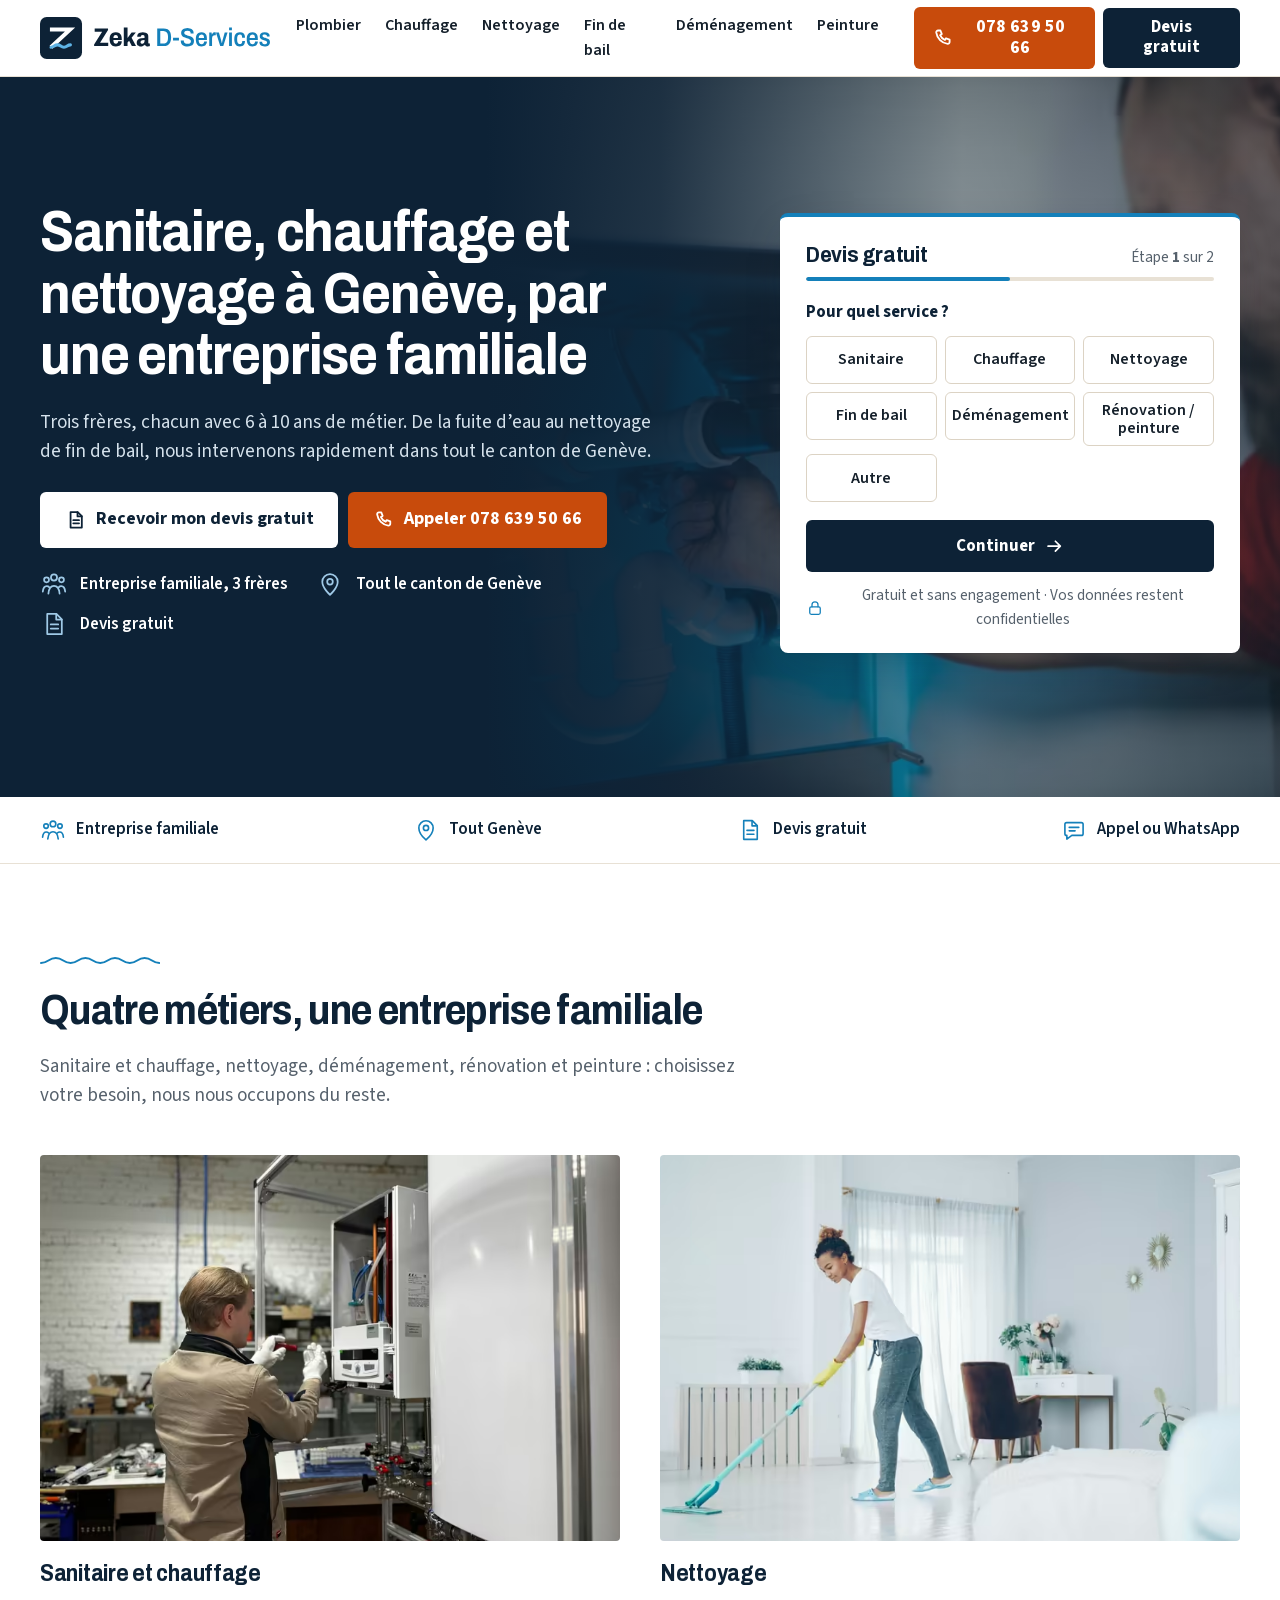
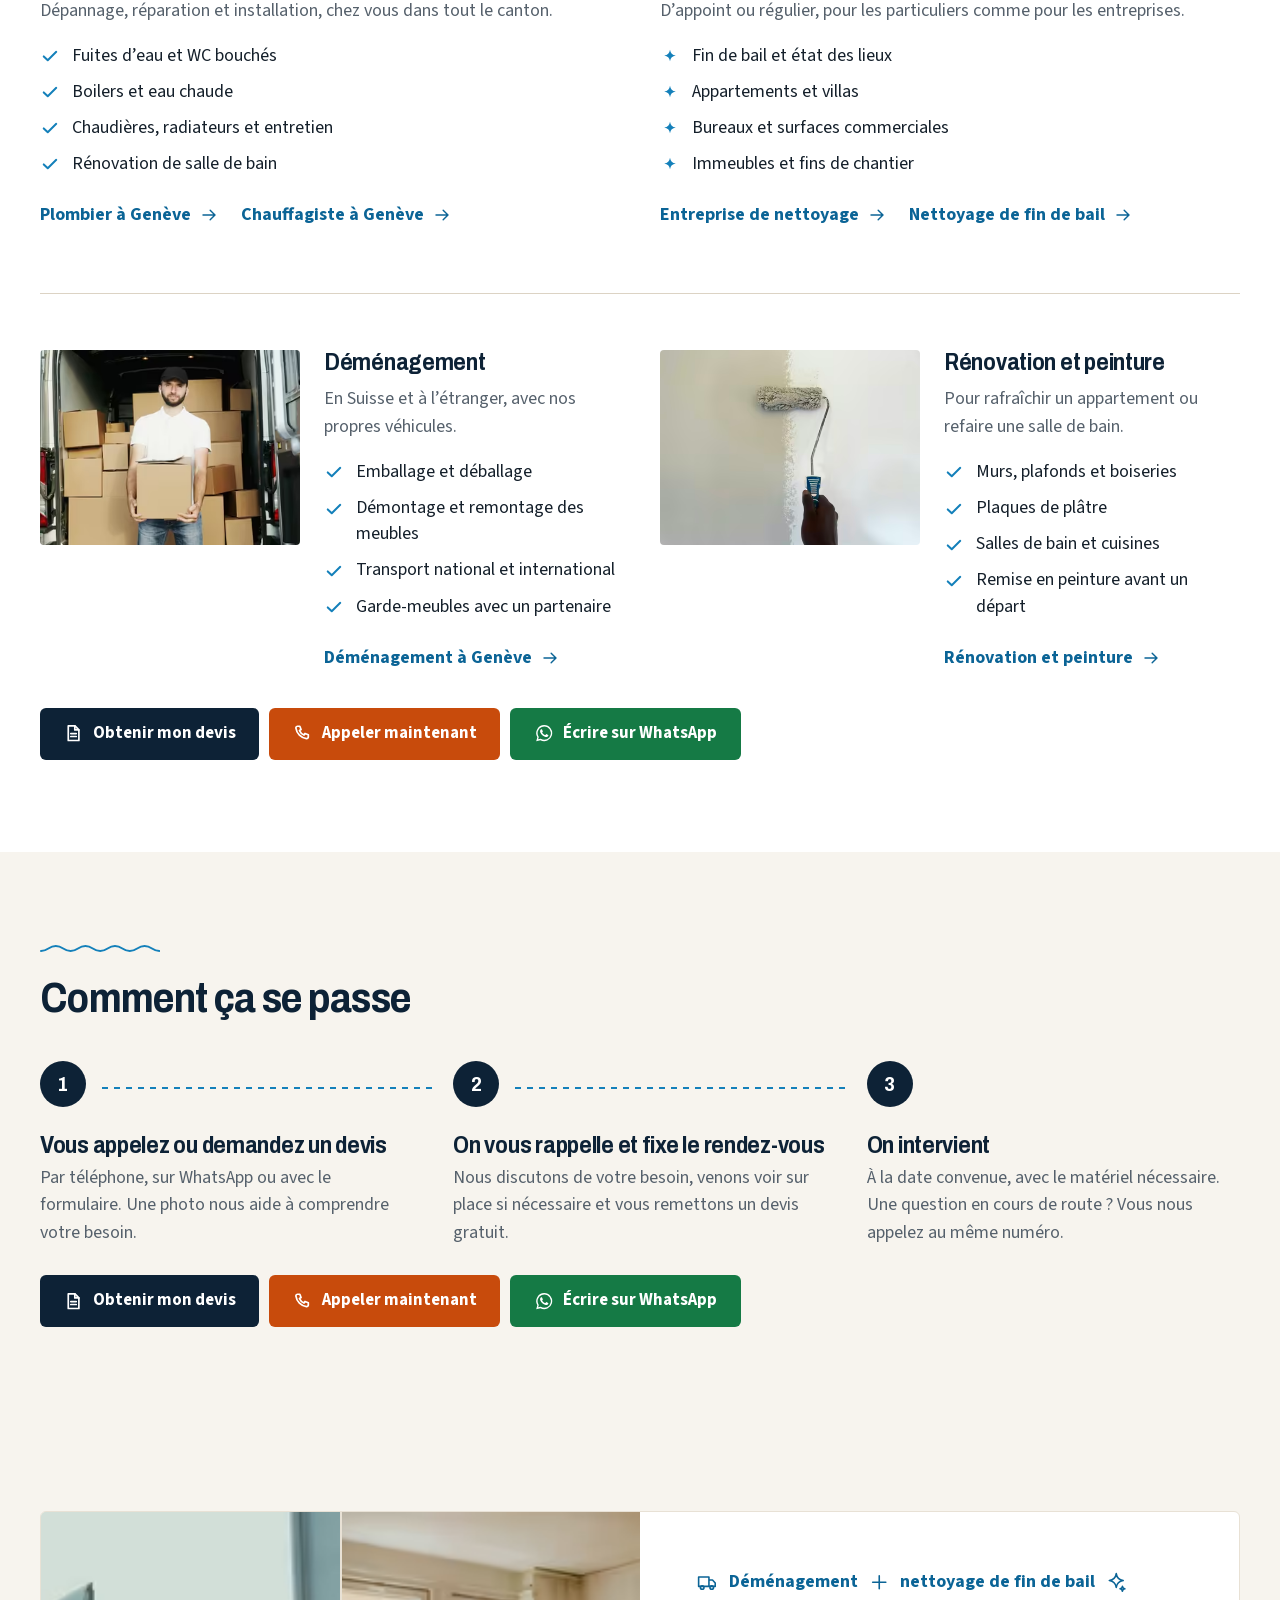
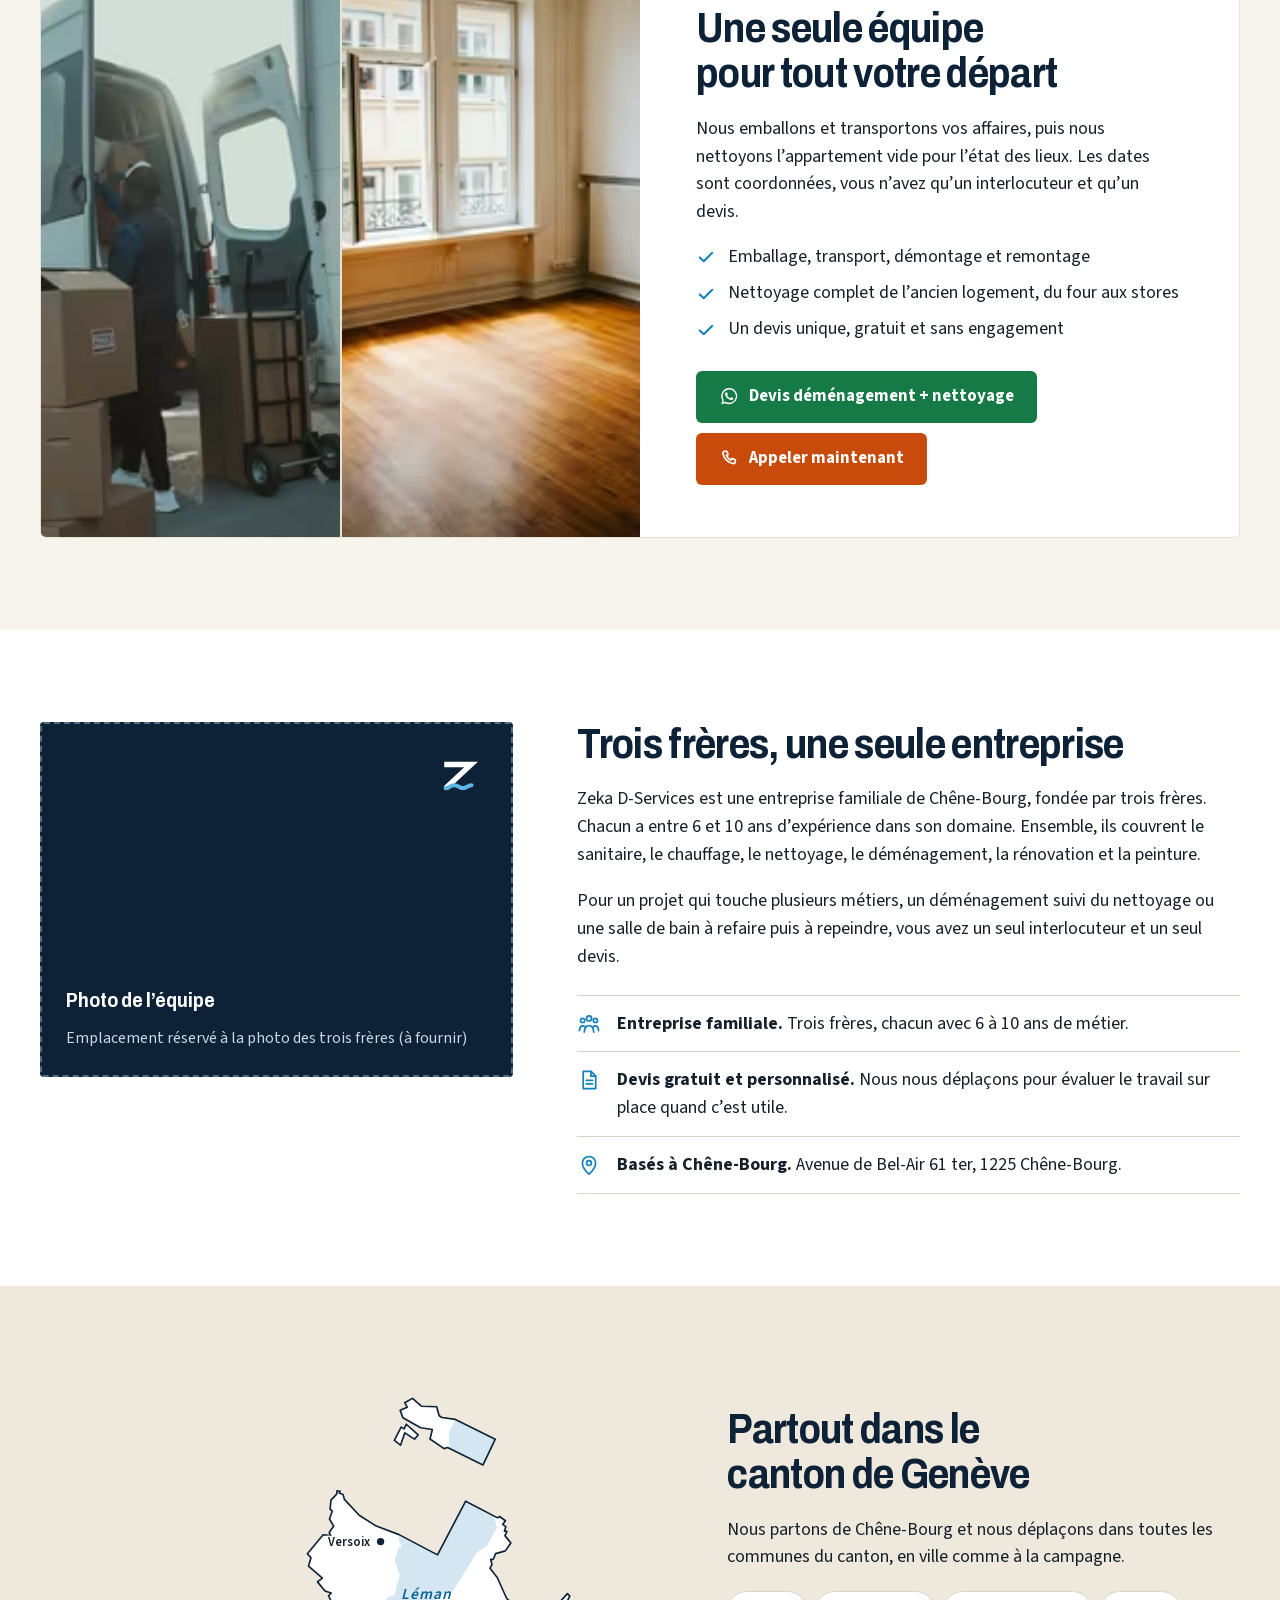
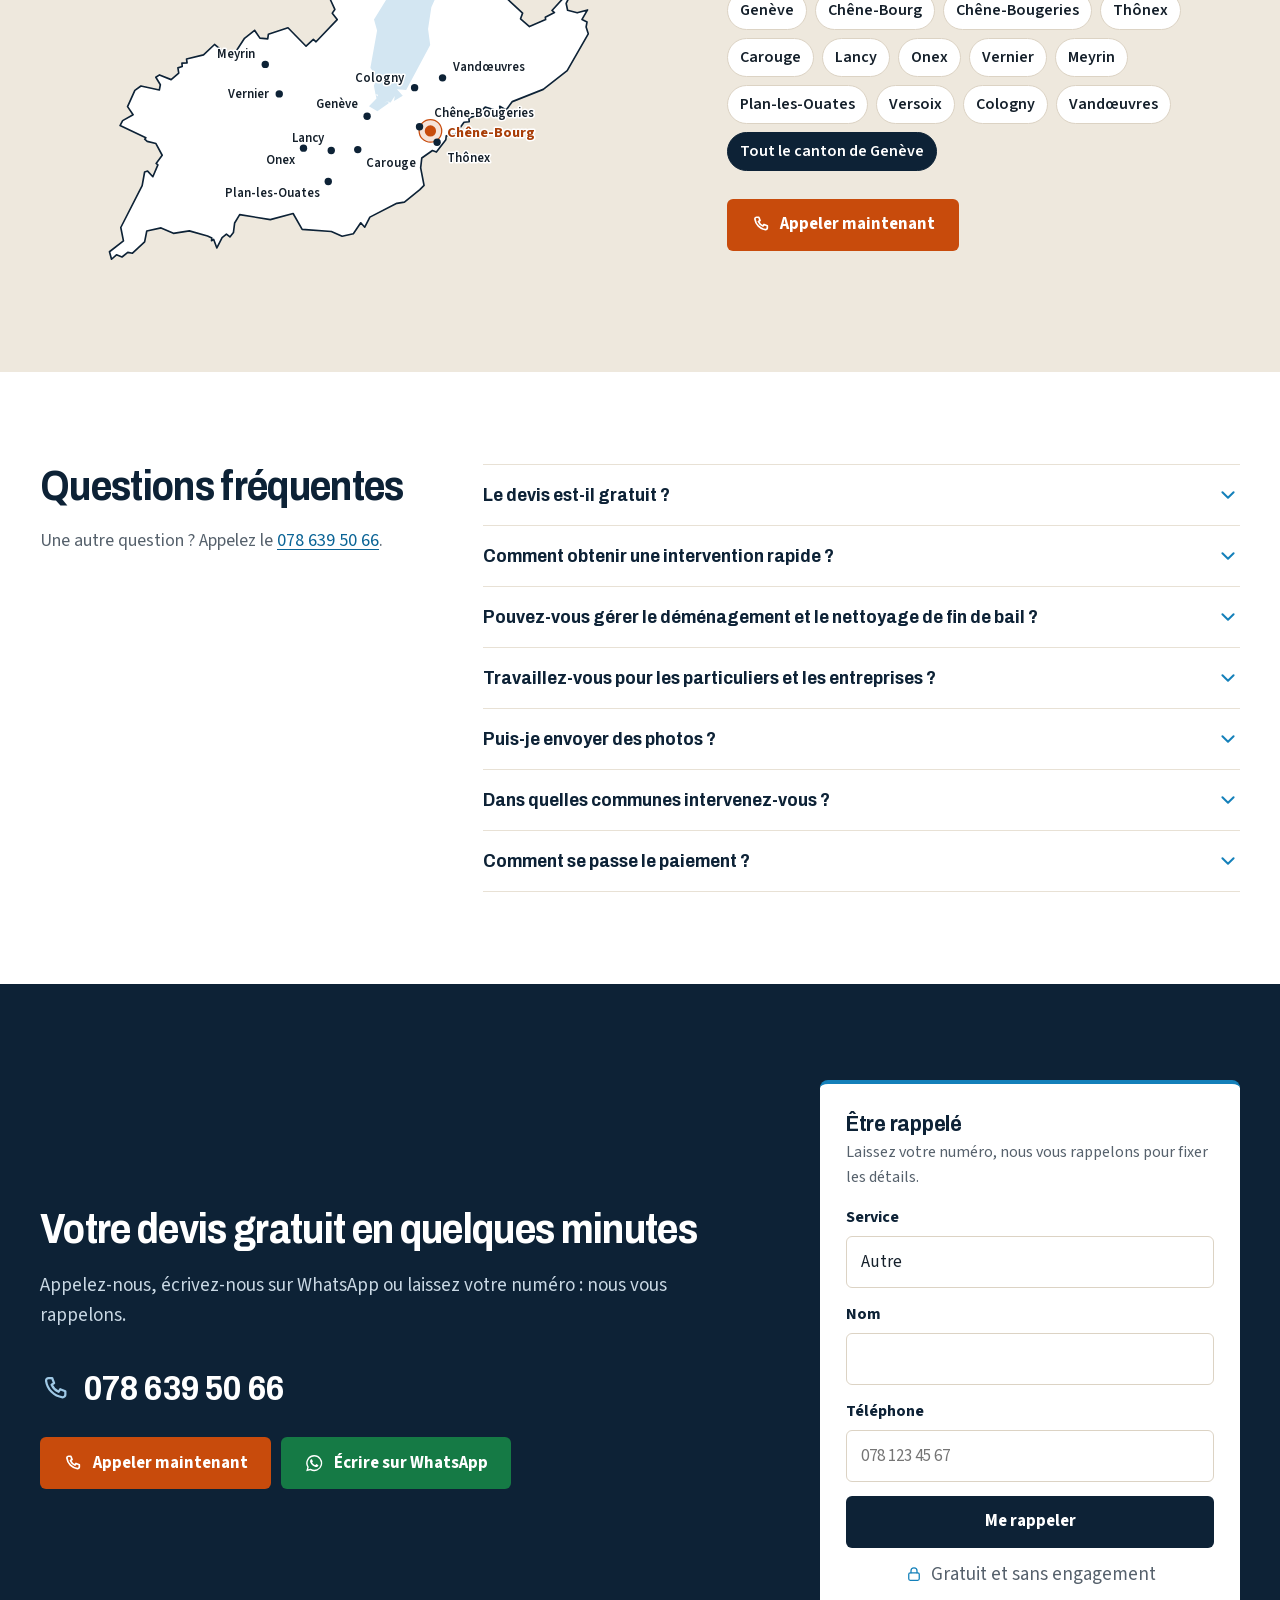
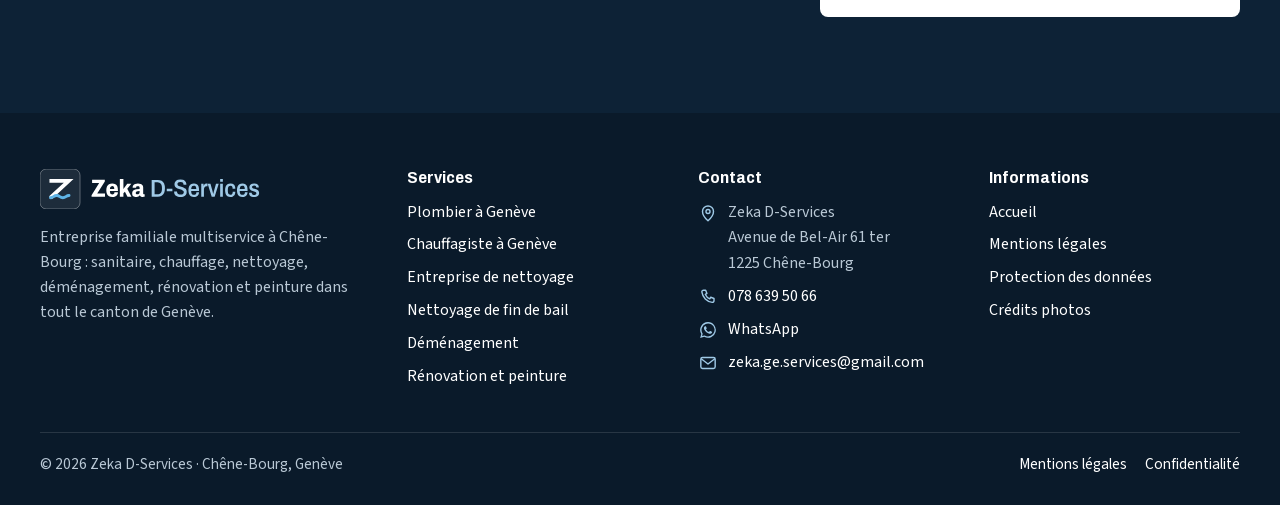
==== commit 7ee8848c: "Prevent layout shift when web fonts load Metric-matched Arial fallbacks (size-adjust, ascent/descent" ====
--- a/index.html
+++ b/index.html
@@ -24,9 +24,9 @@
 <link rel="manifest" href="site.webmanifest">
 <link rel="preload" href="fonts/archivo-latin.woff2" as="font" type="font/woff2" crossorigin>
 <link rel="preload" href="fonts/source-sans-3-latin.woff2" as="font" type="font/woff2" crossorigin>
-<link rel="preload" as="image" type="image/avif" media="(min-width: 960px)" imagesrcset="img/stock/plombier-evier-480.avif 480w, img/stock/plombier-evier-800.avif 800w, img/stock/plombier-evier-1200.avif 1200w, img/stock/plombier-evier-1600.avif 1600w" imagesizes="62vw" fetchpriority="high"><style>@font-face{font-family:"Archivo";src:url(fonts/archivo-latin.woff2) format("woff2");font-weight:100 900;font-display:swap}@font-face{font-family:"Source Sans 3";src:url(fonts/source-sans-3-latin.woff2) format("woff2");font-weight:200 900;font-display:swap}:root{--navy:#0D2236;--navy-2:#14304C;--navy-3:#0A1A2A;--blue:#1480BA;--blue-ink:#0B6496;--sky:#9FC9E6;--sky-2:#E6F1F8;--orange:#C84B0C;--orange-h:#A93E08;--wa:#157A45;--wa-h:#0F6036;--paper:#F7F4EE;--paper-2:#EEE8DD;--line:#DCD3C4;--line-2:#E8E1D5;--ink:#15202B;--muted:#56616C;--r:6px;--wrap:1200px;--hd:64px;--gut:16px;--ff-h:"Archivo","Arial Narrow",Arial,sans-serif;--ff-b:"Source Sans 3",system-ui,-apple-system,"Segoe UI",sans-serif}@media (min-width:600px){:root{--gut:24px}}@media (min-width:960px){:root{--hd:76px;--gut:32px}}*,*::before,*::after{box-sizing:border-box}html{-webkit-text-size-adjust:100%;scroll-padding-top:calc(var(--hd) + 16px)}body{margin:0;font:400 1.125rem/1.55 var(--ff-b);color:var(--ink);background:var(--paper);overflow-x:hidden;-webkit-font-smoothing:antialiased;text-rendering:optimizeLegibility}img,svg,video{display:block;max-width:100%}img{height:auto}a{color:var(--blue-ink);text-underline-offset:.18em}button,input,select,textarea{font:inherit;color:inherit}h1,h2,h3,h4{font-family:var(--ff-h);font-weight:700;line-height:1.08;letter-spacing:-.012em;margin:0 0 .45em;color:var(--navy);text-wrap:balance}h1{font-size:clamp(2.05rem,1.35rem + 3.1vw,3.55rem);letter-spacing:-.02em}h2{font-size:clamp(1.7rem,1.25rem + 1.9vw,2.6rem);letter-spacing:-.016em}h3{font-size:clamp(1.22rem,1.1rem + .5vw,1.45rem)}p{margin:0 0 1em}ul,ol{margin:0;padding:0}.wrap{width:100%;max-width:calc(var(--wrap) + 2 * var(--gut));margin:0 auto;padding:0 var(--gut)}.sr{position:absolute!important;width:1px;height:1px;margin:-1px;overflow:hidden;clip:rect(0 0 0 0);white-space:nowrap;border:0}.skip{position:absolute;left:8px;top:-60px;z-index:100;background:var(--navy);color:#fff;padding:10px 16px;border-radius:var(--r)}.skip:focus{top:8px}:focus-visible{outline:3px solid var(--blue);outline-offset:3px}.ic{width:1.25em;height:1.25em;flex:none;fill:none;stroke:currentColor;stroke-width:1.7;stroke-linecap:round;stroke-linejoin:round}.btn{display:inline-flex;align-items:center;justify-content:center;gap:.55em;min-height:52px;padding:.7em 1.25em;border:2px solid transparent;border-radius:var(--r);font:700 1.0625rem/1.15 var(--ff-b);text-decoration:none;text-align:center;cursor:pointer;transition:background-color .15s,border-color .15s,color .15s}.btn .ic{width:1.2em;height:1.2em;stroke-width:2}.btn-call{background:var(--orange);color:#fff}.btn-call:hover{background:var(--orange-h)}.btn-quote{background:var(--navy);color:#fff}.btn-quote:hover{background:var(--navy-2)}.btn-wa{background:var(--wa);color:#fff}.btn-wa:hover{background:var(--wa-h)}.btn-line{background:transparent;color:var(--navy);border-color:var(--navy)}.btn-line:hover{background:var(--navy);color:#fff}.btn-light{background:#fff;color:var(--navy)}.btn-light:hover{background:var(--sky-2)}.btn-block{width:100%}.btn-lg{min-height:56px;font-size:1.125rem}.hd{position:sticky;top:0;z-index:60;background:#fff;border-bottom:1px solid var(--line-2)}.hd-in{display:flex;align-items:center;gap:12px;height:var(--hd)}.hd-logo{display:block;margin-right:auto;flex:none}.hd-logo img{width:auto;height:34px}.hd-nav{display:none}.hd-cta{display:flex;align-items:center;gap:8px}.hd .btn{min-height:44px;padding:.5em .95em;font-size:1rem}.hd-phone{width:46px;height:46px;min-height:46px;padding:0;border-radius:50%}.hd-phone .ic{width:22px;height:22px}.hd-phone span,.hd-quote .l-long{display:none}@media (min-width:380px){.hd-logo img{height:38px}}@media (min-width:760px){.hd-phone{width:auto;height:auto;border-radius:var(--r);padding:.5em 1.05em}.hd-phone span,.hd-quote .l-long{display:inline}.hd-quote .l-short{display:none}}@media (min-width:960px){.hd-logo img{height:42px}.hd .btn{min-height:50px;font-size:1.0625rem}.hd-phone .num{font-size:1.125rem;letter-spacing:.01em}}@media (min-width:1180px){.hd-nav{display:flex;gap:2px;margin-right:12px}.hd-nav a{padding:10px 11px;color:var(--ink);text-decoration:none;font-weight:600;font-size:1rem;border-radius:var(--r)}.hd-nav a:hover{background:var(--paper)}}.hero{position:relative;background:var(--navy);color:#fff;overflow:hidden;isolation:isolate}.hero-media{display:none}.hero-in{position:relative;display:grid;gap:0;padding-top:30px}.hero h1{color:#fff;margin-bottom:.4em}.hero-sub{font-size:1.1875rem;line-height:1.5;color:#D5E2EC;max-width:34em;margin-bottom:1.35em}.hero-ctas{display:grid;gap:10px;margin-bottom:22px}.hero-ctas .btn-quote{background:#fff;color:var(--navy)}.hero-ctas .btn-quote:hover{background:var(--sky-2)}.trust3{list-style:none;display:grid;gap:10px;margin:0 0 26px}.trust3 li{white-space:nowrap}.trust3 li{display:flex;align-items:center;gap:12px;font-weight:600;font-size:1.0625rem;color:#fff}.trust3 .ic{width:28px;height:28px;color:var(--sky);stroke-width:1.5}.hero-form{margin:0 calc(-1 * var(--gut));padding:28px var(--gut) 36px;background:var(--paper);color:var(--ink)}@media (min-width:600px){.hero-ctas{grid-template-columns:auto auto;justify-content:start}.trust3{display:flex;flex-wrap:wrap;gap:12px 28px}}@media (min-width:960px){.hero-media{display:block;position:absolute;inset:0 0 0 auto;width:62%;z-index:-1}.hero-media picture,.hero-media img,.hero-media video{position:absolute;inset:0;width:100%;height:100%;object-fit:cover}.hero-media video{opacity:0;transition:opacity .6s}.hero-media video.on{opacity:1}.hero-media::after{content:"";position:absolute;inset:0;background:linear-gradient(90deg,var(--navy) 0%,rgba(13,34,54,.9) 22%,rgba(13,34,54,.45) 60%,rgba(13,34,54,.55) 100%)}.hero-in{grid-template-columns:minmax(0,1fr) 440px;gap:56px;align-items:center;padding-top:64px;padding-bottom:72px;min-height:min(720px,calc(100vh - var(--hd)))}.hero-copy{max-width:620px}.hero-form{margin:0;padding:0;background:none}}@media (min-width:1280px){.hero-in{grid-template-columns:minmax(0,1fr) 460px;gap:80px}}@media (min-width:960px) and (max-width:1199px){.hero-ctas{grid-template-columns:1fr;max-width:400px}}.hero-ctas .btn{white-space:nowrap}.pb{margin:0 0 26px}.pb-q{font-family:var(--ff-h);font-weight:700;font-size:1.125rem;margin:0 0 10px;color:#fff}.pb-list{display:flex;flex-wrap:wrap;gap:8px}.pb-chip{min-height:44px;padding:8px 14px;border:1.5px solid rgba(159,201,230,.55);border-radius:999px;background:rgba(255,255,255,.04);color:#fff;font-weight:600;font-size:1rem;cursor:pointer;display:inline-flex;align-items:center;gap:8px}.pb-chip:hover,.pb-chip[aria-pressed="true"]{background:#fff;color:var(--navy);border-color:#fff}.pb-chip .ic{width:18px;height:18px;color:var(--sky)}.pb-chip:hover .ic,.pb-chip[aria-pressed="true"] .ic{color:var(--blue)}.pb-panel{margin-top:12px;padding:16px;border-radius:var(--r);background:var(--navy-2);border:1px solid rgba(159,201,230,.3)}.pb-panel p{margin:0 0 12px;color:#E4EDF4}.pb-panel .btns{display:flex;flex-wrap:wrap;gap:8px}.pb-panel .btn{min-height:48px}.qf{background:#fff;color:var(--ink);border-radius:8px;box-shadow:0 1px 2px rgba(13,34,54,.06),0 12px 40px -12px rgba(13,34,54,.28);padding:22px 18px 20px;border-top:4px solid var(--blue)}.qf-head{display:flex;flex-wrap:wrap;align-items:baseline;justify-content:space-between;gap:4px 12px;margin-bottom:6px}.qf-title{font-family:var(--ff-h);font-weight:700;font-size:1.4rem;color:var(--navy);margin:0}.qf-steplabel{margin:0;font-size:.95rem;color:var(--muted)}.qf-bar{height:4px;background:var(--line-2);border-radius:4px;margin:8px 0 18px;overflow:hidden}.qf-bar span{display:block;height:100%;width:50%;background:var(--blue);border-radius:4px;transition:width .25s}.qf[data-step="2"] .qf-bar span{width:100%}.qf fieldset{border:0;margin:0;padding:0;min-width:0}.qf legend{font-weight:700;font-size:1.0625rem;margin:0 0 10px;padding:0;color:var(--navy)}.qf-sub{font-weight:700;font-size:1rem;margin:16px 0 8px;color:var(--navy)}.chips{display:grid;grid-template-columns:repeat(2,minmax(0,1fr));gap:8px}.chips--rooms{grid-template-columns:repeat(4,minmax(0,1fr))}.chips--yn{grid-template-columns:repeat(2,minmax(0,1fr))}.chip{position:relative;display:block}.chip input{position:absolute;opacity:0;inset:0;width:100%;height:100%;margin:0;cursor:pointer}.chip span{display:flex;align-items:center;justify-content:center;min-height:48px;padding:8px 10px;border:1.5px solid var(--line);border-radius:var(--r);background:#fff;font-weight:600;font-size:1rem;line-height:1.15;text-align:center;transition:border-color .12s,background-color .12s}.chip input:hover+span{border-color:var(--blue)}.chip input:checked+span{border-color:var(--navy);background:var(--navy);color:#fff}.chip input:focus-visible+span{outline:3px solid var(--blue);outline-offset:2px}.field{margin:0 0 14px}.field label{display:block;font-weight:700;font-size:1rem;margin:0 0 6px;color:var(--navy)}.field .opt{font-weight:400;color:var(--muted)}.field input,.field textarea,.field select{display:block;width:100%;min-height:52px;padding:12px 14px;border:1.5px solid var(--line);border-radius:var(--r);background:#fff;font-size:1.0625rem;line-height:1.3;appearance:none}.field textarea{min-height:96px;resize:vertical}.field input:focus,.field textarea:focus,.field select:focus{outline:none;border-color:var(--blue);box-shadow:0 0 0 3px rgba(20,128,186,.22)}.field [aria-invalid="true"]{border-color:#B42318}.err{display:block;margin-top:6px;font-size:.95rem;font-weight:600;color:#B42318}.err:empty{display:none}.qf-photo{display:flex;gap:10px;align-items:flex-start;margin:4px 0 16px;padding:12px 14px;border-radius:var(--r);background:#EDF6F0;font-size:1rem;line-height:1.4}.qf-photo .ic{color:var(--wa);width:22px;height:22px;margin-top:1px}.qf-photo a{color:var(--wa-h);font-weight:700}.qf-actions{display:flex;gap:10px;align-items:stretch}.qf-actions .btn-quote{flex:1}.qf-back{min-height:52px;padding:0 14px;border:1.5px solid var(--line);border-radius:var(--r);background:#fff;font-weight:600;cursor:pointer}.qf-back:hover{border-color:var(--navy)}.qf-reassure{display:flex;align-items:center;justify-content:center;gap:8px;margin:12px 0 0;font-size:.95rem;color:var(--muted);text-align:center}.qf-reassure .ic{width:18px;height:18px;color:var(--blue)}.qf-status{margin:10px 0 0;font-weight:600}.qf-status:empty{display:none}.qf-status.is-err{color:#B42318}.hp{position:absolute!important;left:-9999px;width:1px;height:1px;overflow:hidden}.qf [hidden]{display:none!important}@media (min-width:600px){.chips{grid-template-columns:repeat(3,minmax(0,1fr))}}@media (min-width:960px){.qf{padding:26px 26px 22px}.chips{grid-template-columns:repeat(2,minmax(0,1fr))}}@media (min-width:1280px){.chips{grid-template-columns:repeat(3,minmax(0,1fr))}.chips .chip--wide{grid-column:span 1}}.nw{white-space:nowrap}</style>
-<link rel="stylesheet" href="css/site.css?v=1" media="print" onload="this.media='all'">
-<noscript><link rel="stylesheet" href="css/site.css?v=1"></noscript>
+<link rel="preload" as="image" type="image/avif" media="(min-width: 960px)" imagesrcset="img/stock/plombier-evier-480.avif 480w, img/stock/plombier-evier-800.avif 800w, img/stock/plombier-evier-1200.avif 1200w, img/stock/plombier-evier-1600.avif 1600w" imagesizes="62vw" fetchpriority="high"><style>@font-face{font-family:"Archivo";src:url(fonts/archivo-latin.woff2) format("woff2");font-weight:100 900;font-display:swap}@font-face{font-family:"Source Sans 3";src:url(fonts/source-sans-3-latin.woff2) format("woff2");font-weight:200 900;font-display:swap}@font-face{font-family:"Archivo Fallback";src:local("Arial Bold"),local("Arial-BoldMT"),local("Arial");font-weight:700;size-adjust:87.96%;ascent-override:99.81%;descent-override:23.87%;line-gap-override:0%}@font-face{font-family:"Source Fallback";src:local("Arial"),local("ArialMT");font-weight:400;size-adjust:93.82%;ascent-override:109.15%;descent-override:42.64%;line-gap-override:0%}@font-face{font-family:"Source Fallback";src:local("Arial Bold"),local("Arial-BoldMT");font-weight:600 700;size-adjust:91%;ascent-override:112.5%;descent-override:44%;line-gap-override:0%}:root{--navy:#0D2236;--navy-2:#14304C;--navy-3:#0A1A2A;--blue:#1480BA;--blue-ink:#0B6496;--sky:#9FC9E6;--sky-2:#E6F1F8;--orange:#C84B0C;--orange-h:#A93E08;--wa:#157A45;--wa-h:#0F6036;--paper:#F7F4EE;--paper-2:#EEE8DD;--line:#DCD3C4;--line-2:#E8E1D5;--ink:#15202B;--muted:#56616C;--r:6px;--wrap:1200px;--hd:64px;--gut:16px;--ff-h:"Archivo","Archivo Fallback",Arial,sans-serif;--ff-b:"Source Sans 3","Source Fallback",Arial,sans-serif}@media (min-width:600px){:root{--gut:24px}}@media (min-width:960px){:root{--hd:76px;--gut:32px}}*,*::before,*::after{box-sizing:border-box}html{-webkit-text-size-adjust:100%;scroll-padding-top:calc(var(--hd) + 16px)}body{margin:0;font:400 1.125rem/1.55 var(--ff-b);color:var(--ink);background:var(--paper);overflow-x:hidden;-webkit-font-smoothing:antialiased;text-rendering:optimizeLegibility}img,svg,video{display:block;max-width:100%}img{height:auto}a{color:var(--blue-ink);text-underline-offset:.18em}button,input,select,textarea{font:inherit;color:inherit}h1,h2,h3,h4{font-family:var(--ff-h);font-weight:700;line-height:1.08;letter-spacing:-.012em;margin:0 0 .45em;color:var(--navy);text-wrap:balance}h1{font-size:clamp(2.05rem,1.35rem + 3.1vw,3.55rem);letter-spacing:-.02em}h2{font-size:clamp(1.7rem,1.25rem + 1.9vw,2.6rem);letter-spacing:-.016em}h3{font-size:clamp(1.22rem,1.1rem + .5vw,1.45rem)}p{margin:0 0 1em}ul,ol{margin:0;padding:0}.wrap{width:100%;max-width:calc(var(--wrap) + 2 * var(--gut));margin:0 auto;padding:0 var(--gut)}.sr{position:absolute!important;width:1px;height:1px;margin:-1px;overflow:hidden;clip:rect(0 0 0 0);white-space:nowrap;border:0}.skip{position:absolute;left:8px;top:-60px;z-index:100;background:var(--navy);color:#fff;padding:10px 16px;border-radius:var(--r)}.skip:focus{top:8px}:focus-visible{outline:3px solid var(--blue);outline-offset:3px}.ic{width:1.25em;height:1.25em;flex:none;fill:none;stroke:currentColor;stroke-width:1.7;stroke-linecap:round;stroke-linejoin:round}.btn{display:inline-flex;align-items:center;justify-content:center;gap:.55em;min-height:52px;padding:.7em 1.25em;border:2px solid transparent;border-radius:var(--r);font:700 1.0625rem/1.15 var(--ff-b);text-decoration:none;text-align:center;cursor:pointer;transition:background-color .15s,border-color .15s,color .15s}.btn .ic{width:1.2em;height:1.2em;stroke-width:2}.btn-call{background:var(--orange);color:#fff}.btn-call:hover{background:var(--orange-h)}.btn-quote{background:var(--navy);color:#fff}.btn-quote:hover{background:var(--navy-2)}.btn-wa{background:var(--wa);color:#fff}.btn-wa:hover{background:var(--wa-h)}.btn-line{background:transparent;color:var(--navy);border-color:var(--navy)}.btn-line:hover{background:var(--navy);color:#fff}.btn-light{background:#fff;color:var(--navy)}.btn-light:hover{background:var(--sky-2)}.btn-block{width:100%}.btn-lg{min-height:56px;font-size:1.125rem}.hd{position:sticky;top:0;z-index:60;background:#fff;border-bottom:1px solid var(--line-2)}.hd-in{display:flex;align-items:center;gap:12px;height:var(--hd)}.hd-logo{display:block;margin-right:auto;flex:none}.hd-logo img{width:auto;height:34px}.hd-nav{display:none}.hd-cta{display:flex;align-items:center;gap:8px}.hd .btn{min-height:44px;padding:.5em .95em;font-size:1rem}.hd-phone{width:46px;height:46px;min-height:46px;padding:0;border-radius:50%}.hd-phone .ic{width:22px;height:22px}.hd-phone span,.hd-quote .l-long{display:none}@media (min-width:380px){.hd-logo img{height:38px}}@media (min-width:760px){.hd-phone{width:auto;height:auto;border-radius:var(--r);padding:.5em 1.05em}.hd-phone span,.hd-quote .l-long{display:inline}.hd-quote .l-short{display:none}}@media (min-width:960px){.hd-logo img{height:42px}.hd .btn{min-height:50px;font-size:1.0625rem}.hd-phone .num{font-size:1.125rem;letter-spacing:.01em}}@media (min-width:1180px){.hd-nav{display:flex;gap:2px;margin-right:12px}.hd-nav a{padding:10px 11px;color:var(--ink);text-decoration:none;font-weight:600;font-size:1rem;border-radius:var(--r)}.hd-nav a:hover{background:var(--paper)}}.hero{position:relative;background:var(--navy);color:#fff;overflow:hidden;isolation:isolate}.hero-media{display:none}.hero-in{position:relative;display:grid;gap:0;padding-top:30px}.hero h1{color:#fff;margin-bottom:.4em}.hero-sub{font-size:1.1875rem;line-height:1.5;color:#D5E2EC;max-width:34em;margin-bottom:1.35em}.hero-ctas{display:grid;gap:10px;margin-bottom:22px}.hero-ctas .btn-quote{background:#fff;color:var(--navy)}.hero-ctas .btn-quote:hover{background:var(--sky-2)}.trust3{list-style:none;display:grid;gap:10px;margin:0 0 26px}.trust3 li{white-space:nowrap}.trust3 li{display:flex;align-items:center;gap:12px;font-weight:600;font-size:1.0625rem;color:#fff}.trust3 .ic{width:28px;height:28px;color:var(--sky);stroke-width:1.5}.hero-form{margin:0 calc(-1 * var(--gut));padding:28px var(--gut) 36px;background:var(--paper);color:var(--ink)}@media (min-width:600px){.hero-ctas{grid-template-columns:auto auto;justify-content:start}.trust3{display:flex;flex-wrap:wrap;gap:12px 28px}}@media (min-width:960px){.hero-media{display:block;position:absolute;inset:0 0 0 auto;width:62%;z-index:-1}.hero-media picture,.hero-media img,.hero-media video{position:absolute;inset:0;width:100%;height:100%;object-fit:cover}.hero-media video{opacity:0;transition:opacity .6s}.hero-media video.on{opacity:1}.hero-media::after{content:"";position:absolute;inset:0;background:linear-gradient(90deg,var(--navy) 0%,rgba(13,34,54,.9) 22%,rgba(13,34,54,.45) 60%,rgba(13,34,54,.55) 100%)}.hero-in{grid-template-columns:minmax(0,1fr) 440px;gap:56px;align-items:center;padding-top:64px;padding-bottom:72px;min-height:min(720px,calc(100vh - var(--hd)))}.hero-copy{max-width:620px}.hero-form{margin:0;padding:0;background:none}}@media (min-width:1280px){.hero-in{grid-template-columns:minmax(0,1fr) 460px;gap:80px}}@media (min-width:960px) and (max-width:1199px){.hero-ctas{grid-template-columns:1fr;max-width:400px}}.hero-ctas .btn{white-space:nowrap}.pb{margin:0 0 26px}.pb-q{font-family:var(--ff-h);font-weight:700;font-size:1.125rem;margin:0 0 10px;color:#fff}.pb-list{display:flex;flex-wrap:wrap;gap:8px}.pb-chip{min-height:44px;padding:8px 14px;border:1.5px solid rgba(159,201,230,.55);border-radius:999px;background:rgba(255,255,255,.04);color:#fff;font-weight:600;font-size:1rem;cursor:pointer;display:inline-flex;align-items:center;gap:8px}.pb-chip:hover,.pb-chip[aria-pressed="true"]{background:#fff;color:var(--navy);border-color:#fff}.pb-chip .ic{width:18px;height:18px;color:var(--sky)}.pb-chip:hover .ic,.pb-chip[aria-pressed="true"] .ic{color:var(--blue)}.pb-panel{margin-top:12px;padding:16px;border-radius:var(--r);background:var(--navy-2);border:1px solid rgba(159,201,230,.3)}.pb-panel p{margin:0 0 12px;color:#E4EDF4}.pb-panel .btns{display:flex;flex-wrap:wrap;gap:8px}.pb-panel .btn{min-height:48px}.qf{background:#fff;color:var(--ink);border-radius:8px;box-shadow:0 1px 2px rgba(13,34,54,.06),0 12px 40px -12px rgba(13,34,54,.28);padding:22px 18px 20px;border-top:4px solid var(--blue)}.qf-head{display:flex;flex-wrap:wrap;align-items:baseline;justify-content:space-between;gap:4px 12px;margin-bottom:6px}.qf-title{font-family:var(--ff-h);font-weight:700;font-size:1.4rem;color:var(--navy);margin:0}.qf-steplabel{margin:0;font-size:.95rem;color:var(--muted)}.qf-bar{height:4px;background:var(--line-2);border-radius:4px;margin:8px 0 18px;overflow:hidden}.qf-bar span{display:block;height:100%;width:50%;background:var(--blue);border-radius:4px;transition:width .25s}.qf[data-step="2"] .qf-bar span{width:100%}.qf fieldset{border:0;margin:0;padding:0;min-width:0}.qf legend{font-weight:700;font-size:1.0625rem;margin:0 0 10px;padding:0;color:var(--navy)}.qf-sub{font-weight:700;font-size:1rem;margin:16px 0 8px;color:var(--navy)}.chips{display:grid;grid-template-columns:repeat(2,minmax(0,1fr));gap:8px}.chips--rooms{grid-template-columns:repeat(4,minmax(0,1fr))}.chips--yn{grid-template-columns:repeat(2,minmax(0,1fr))}.chip{position:relative;display:block}.chip input{position:absolute;opacity:0;inset:0;width:100%;height:100%;margin:0;cursor:pointer}.chip span{display:flex;align-items:center;justify-content:center;min-height:48px;padding:8px 10px;border:1.5px solid var(--line);border-radius:var(--r);background:#fff;font-weight:600;font-size:1rem;line-height:1.15;text-align:center;transition:border-color .12s,background-color .12s}.chip input:hover+span{border-color:var(--blue)}.chip input:checked+span{border-color:var(--navy);background:var(--navy);color:#fff}.chip input:focus-visible+span{outline:3px solid var(--blue);outline-offset:2px}.field{margin:0 0 14px}.field label{display:block;font-weight:700;font-size:1rem;margin:0 0 6px;color:var(--navy)}.field .opt{font-weight:400;color:var(--muted)}.field input,.field textarea,.field select{display:block;width:100%;min-height:52px;padding:12px 14px;border:1.5px solid var(--line);border-radius:var(--r);background:#fff;font-size:1.0625rem;line-height:1.3;appearance:none}.field textarea{min-height:96px;resize:vertical}.field input:focus,.field textarea:focus,.field select:focus{outline:none;border-color:var(--blue);box-shadow:0 0 0 3px rgba(20,128,186,.22)}.field [aria-invalid="true"]{border-color:#B42318}.err{display:block;margin-top:6px;font-size:.95rem;font-weight:600;color:#B42318}.err:empty{display:none}.qf-photo{display:flex;gap:10px;align-items:flex-start;margin:4px 0 16px;padding:12px 14px;border-radius:var(--r);background:#EDF6F0;font-size:1rem;line-height:1.4}.qf-photo .ic{color:var(--wa);width:22px;height:22px;margin-top:1px}.qf-photo a{color:var(--wa-h);font-weight:700}.qf-actions{display:flex;gap:10px;align-items:stretch}.qf-actions .btn-quote{flex:1}.qf-back{min-height:52px;padding:0 14px;border:1.5px solid var(--line);border-radius:var(--r);background:#fff;font-weight:600;cursor:pointer}.qf-back:hover{border-color:var(--navy)}.qf-reassure{display:flex;align-items:center;justify-content:center;gap:8px;margin:12px 0 0;font-size:.95rem;color:var(--muted);text-align:center}.qf-reassure .ic{width:18px;height:18px;color:var(--blue)}.qf-status{margin:10px 0 0;font-weight:600}.qf-status:empty{display:none}.qf-status.is-err{color:#B42318}.hp{position:absolute!important;left:-9999px;width:1px;height:1px;overflow:hidden}.qf [hidden]{display:none!important}@media (min-width:600px){.chips{grid-template-columns:repeat(3,minmax(0,1fr))}}@media (min-width:960px){.qf{padding:26px 26px 22px}.chips{grid-template-columns:repeat(2,minmax(0,1fr))}}@media (min-width:1280px){.chips{grid-template-columns:repeat(3,minmax(0,1fr))}.chips .chip--wide{grid-column:span 1}}.nw{white-space:nowrap}</style>
+<link rel="stylesheet" href="css/site.css?v=2" media="print" onload="this.media='all'">
+<noscript><link rel="stylesheet" href="css/site.css?v=2"></noscript>
 <script type="application/ld+json">{"@context":"https://schema.org","@graph":[{"@type":["HomeAndConstructionBusiness","Plumber","HVACBusiness","MovingCompany","HousePainter"],"@id":"https://welcometothenextlevel.github.io/zekadservices/#entreprise","name":"Zeka D-Services","description":"Entreprise familiale multiservice à Chêne-Bourg (Genève) : sanitaire, chauffage, nettoyage, fin de bail, déménagement, rénovation et peinture.","url":"https://welcometothenextlevel.github.io/zekadservices/","logo":"https://welcometothenextlevel.github.io/zekadservices/img/brand/logo.png","image":"https://welcometothenextlevel.github.io/zekadservices/img/og-share.jpg","telephone":"+41 78 639 50 66","currenciesAccepted":"CHF","address":{"@type":"PostalAddress","streetAddress":"Avenue de Bel-Air 61 ter","postalCode":"1225","addressLocality":"Chêne-Bourg","addressRegion":"GE","addressCountry":"CH"},"geo":{"@type":"GeoCoordinates","latitude":46.20198,"longitude":6.20005},"areaServed":[{"@type":"AdministrativeArea","name":"Canton de Genève"},{"@type":"City","name":"Genève"},{"@type":"City","name":"Chêne-Bourg"},{"@type":"City","name":"Chêne-Bougeries"},{"@type":"City","name":"Thônex"},{"@type":"City","name":"Carouge"},{"@type":"City","name":"Lancy"},{"@type":"City","name":"Onex"},{"@type":"City","name":"Vernier"},{"@type":"City","name":"Meyrin"},{"@type":"City","name":"Plan-les-Ouates"},{"@type":"City","name":"Versoix"},{"@type":"City","name":"Cologny"},{"@type":"City","name":"Vandœuvres"}]},{"@type":"FAQPage","mainEntity":[{"@type":"Question","name":"Le devis est-il gratuit ?","acceptedAnswer":{"@type":"Answer","text":"Oui. Le devis est gratuit et sans engagement, quel que soit le service. Pour un travail plus important, nous nous déplaçons pour évaluer le travail sur place."}},{"@type":"Question","name":"Comment obtenir une intervention rapide ?","acceptedAnswer":{"@type":"Answer","text":"Appelez le 078 639 50 66. Pour une fuite ou une panne, le téléphone est le plus rapide : nous vous disons tout de suite quand nous pouvons passer."}},{"@type":"Question","name":"Pouvez-vous gérer le déménagement et le nettoyage de fin de bail ?","acceptedAnswer":{"@type":"Answer","text":"Oui. Nous déménageons vos affaires puis nettoyons l’ancien logement pour l’état des lieux. Un seul interlocuteur et un seul devis pour tout le départ."}},{"@type":"Question","name":"Travaillez-vous pour les particuliers et les entreprises ?","acceptedAnswer":{"@type":"Answer","text":"Oui. Nous intervenons chez les particuliers, en appartement comme en villa, et pour les professionnels : bureaux, surfaces commerciales et immeubles."}},{"@type":"Question","name":"Puis-je envoyer des photos ?","acceptedAnswer":{"@type":"Answer","text":"Oui, et c’est souvent le plus simple. Envoyez vos photos sur WhatsApp au 078 639 50 66, avec quelques mots sur votre besoin."}},{"@type":"Question","name":"Dans quelles communes intervenez-vous ?","acceptedAnswer":{"@type":"Answer","text":"Nous intervenons dans tout le canton de Genève, notamment à Genève, Chêne-Bourg, Chêne-Bougeries, Thônex, Carouge, Lancy, Onex, Vernier, Meyrin, Plan-les-Ouates, Versoix, Cologny et Vandœuvres."}},{"@type":"Question","name":"Comment se passe le paiement ?","acceptedAnswer":{"@type":"Answer","text":"Les modalités de paiement sont précisées dans votre devis. Posez-nous la question au moment du devis si vous avez une préférence."}}]}]}</script>
 </head>
 <body data-service="general">
@@ -217,6 +217,6 @@
 <a class="m-quote" href="#devis" data-loc="mobile-bar"><svg class="ic" aria-hidden="true"><use href="#i-doc"></use></svg>Devis</a>
 </nav>
 <a class="wa-float" href="https://wa.me/41786395066?text=Bonjour%2C%20je%20souhaite%20un%20devis." target="_blank" rel="noopener" data-service="general" data-loc="float"><svg class="ic" aria-hidden="true"><use href="#i-wa"></use></svg>WhatsApp</a>
-<script src="js/config.js?v=1" defer></script><script src="js/reviews.js?v=1" defer></script><script src="js/main.js?v=1" defer></script>
+<script src="js/config.js?v=2" defer></script><script src="js/reviews.js?v=2" defer></script><script src="js/main.js?v=2" defer></script>
 </body>
 </html>
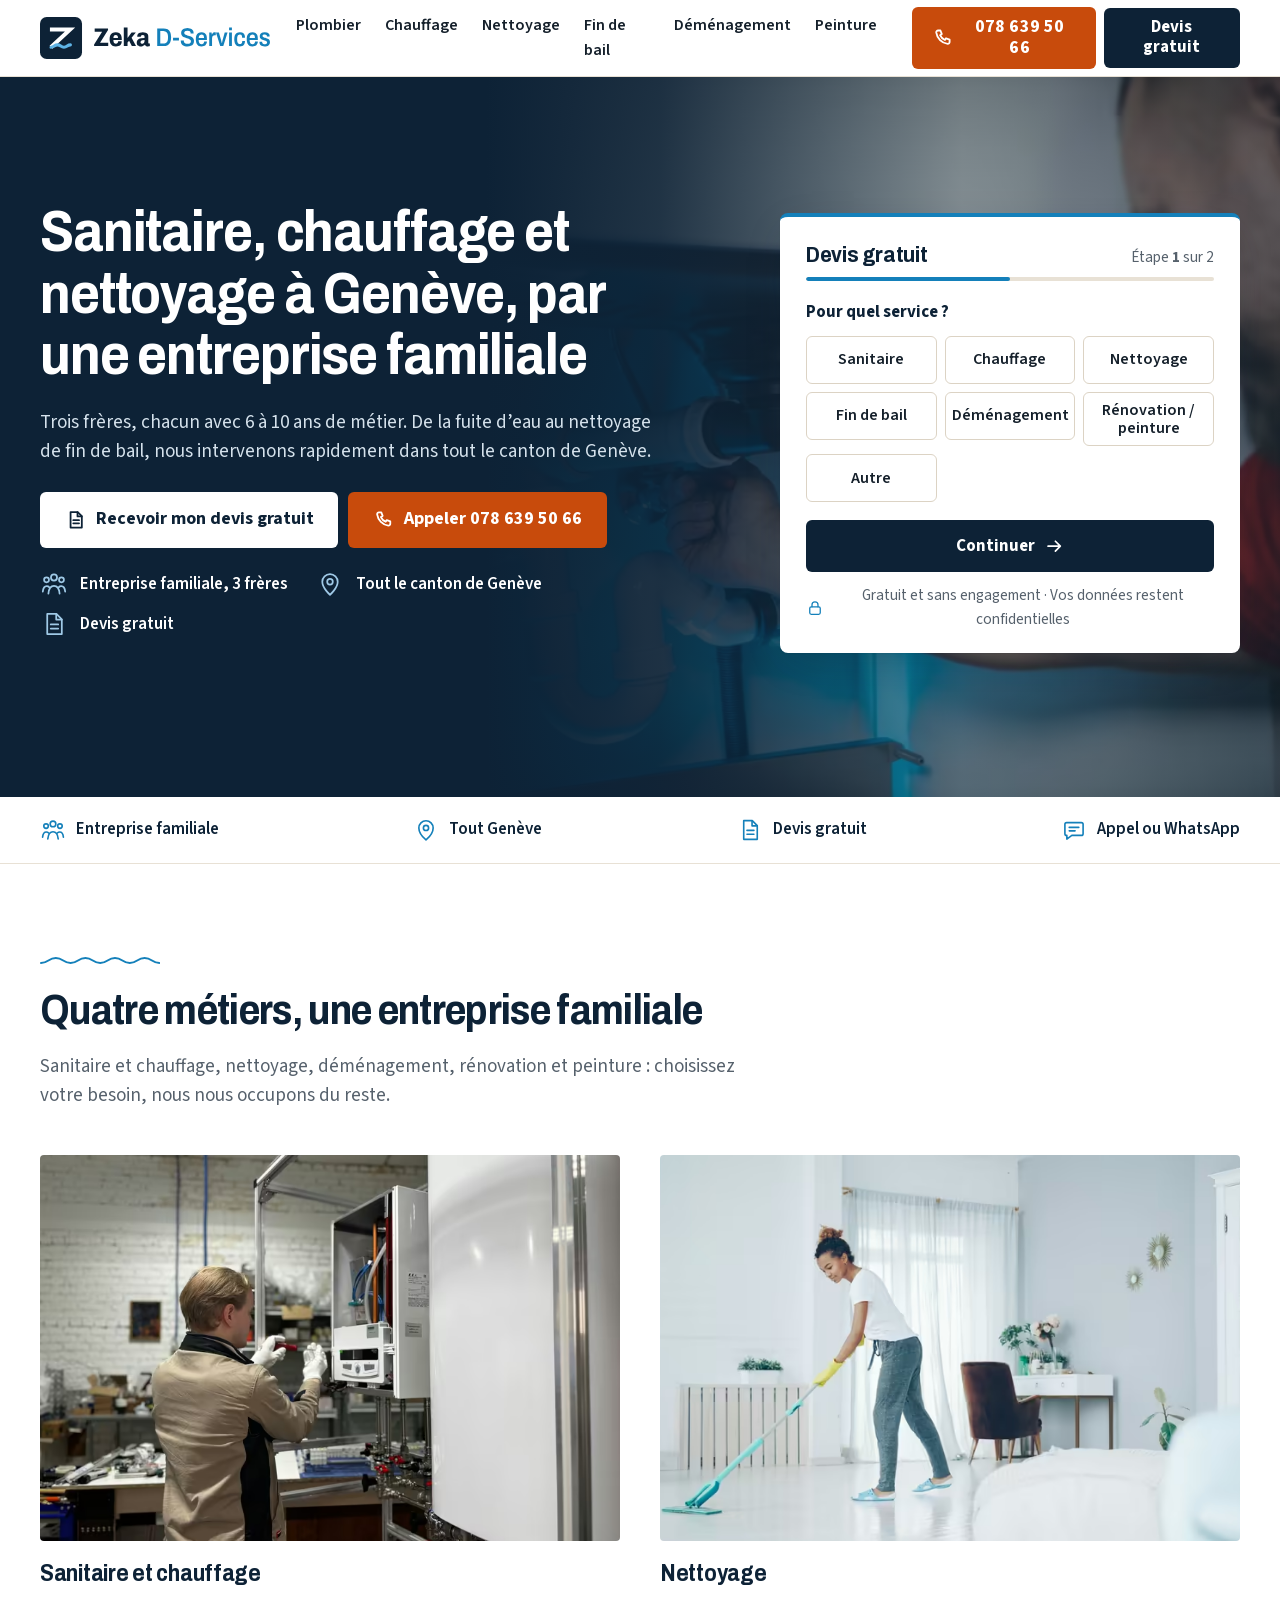
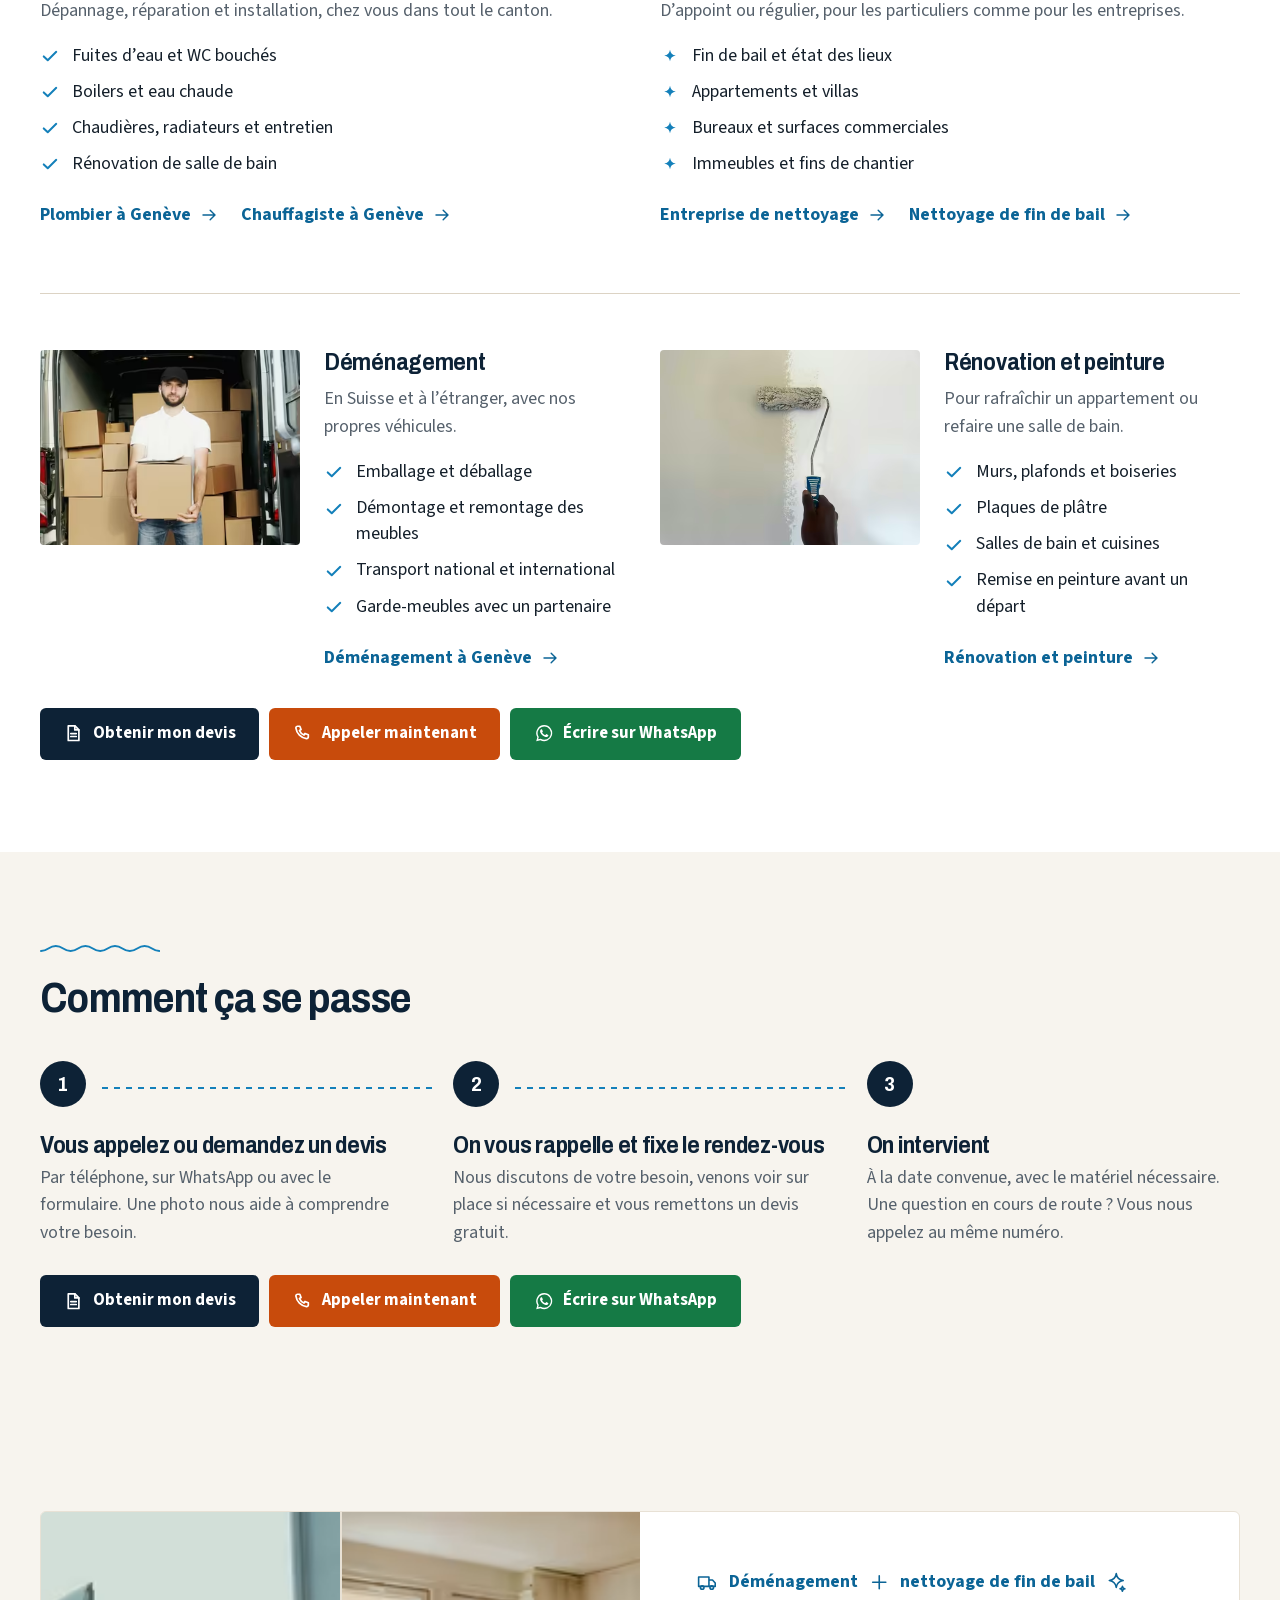
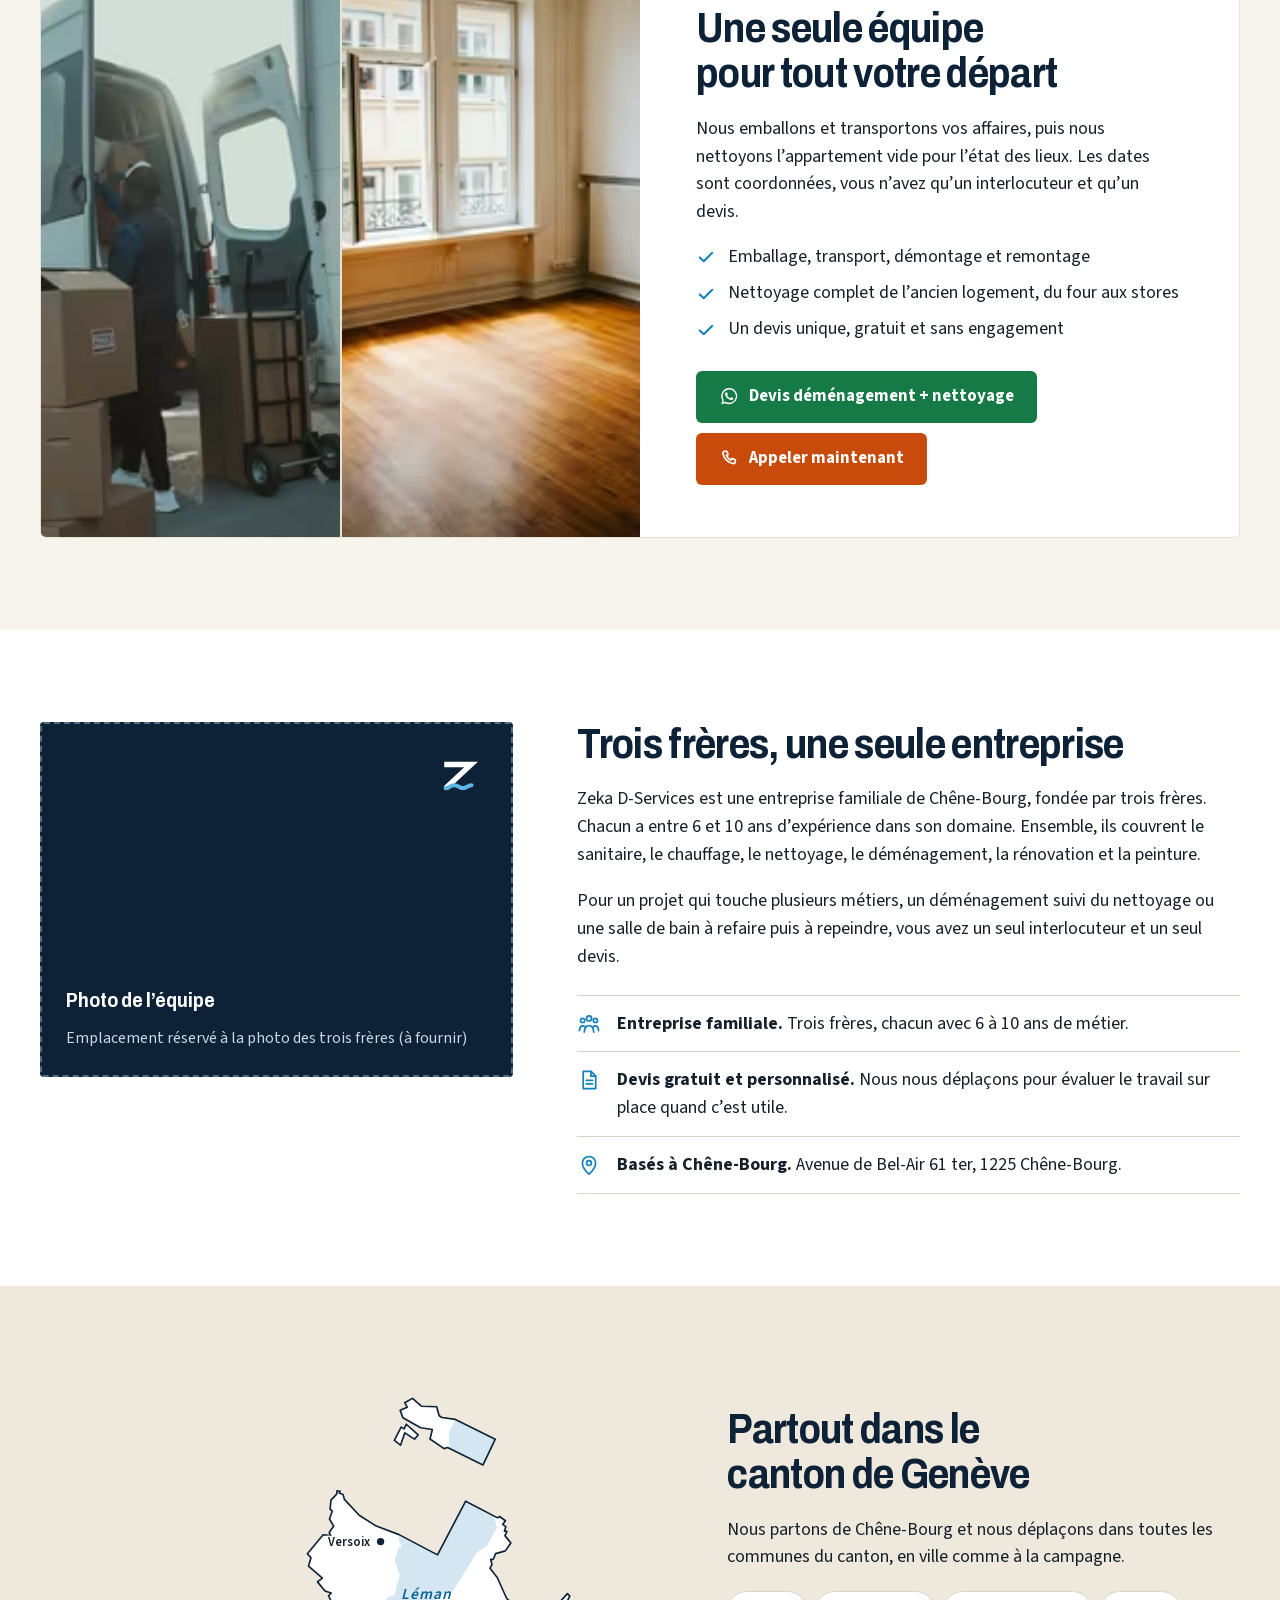
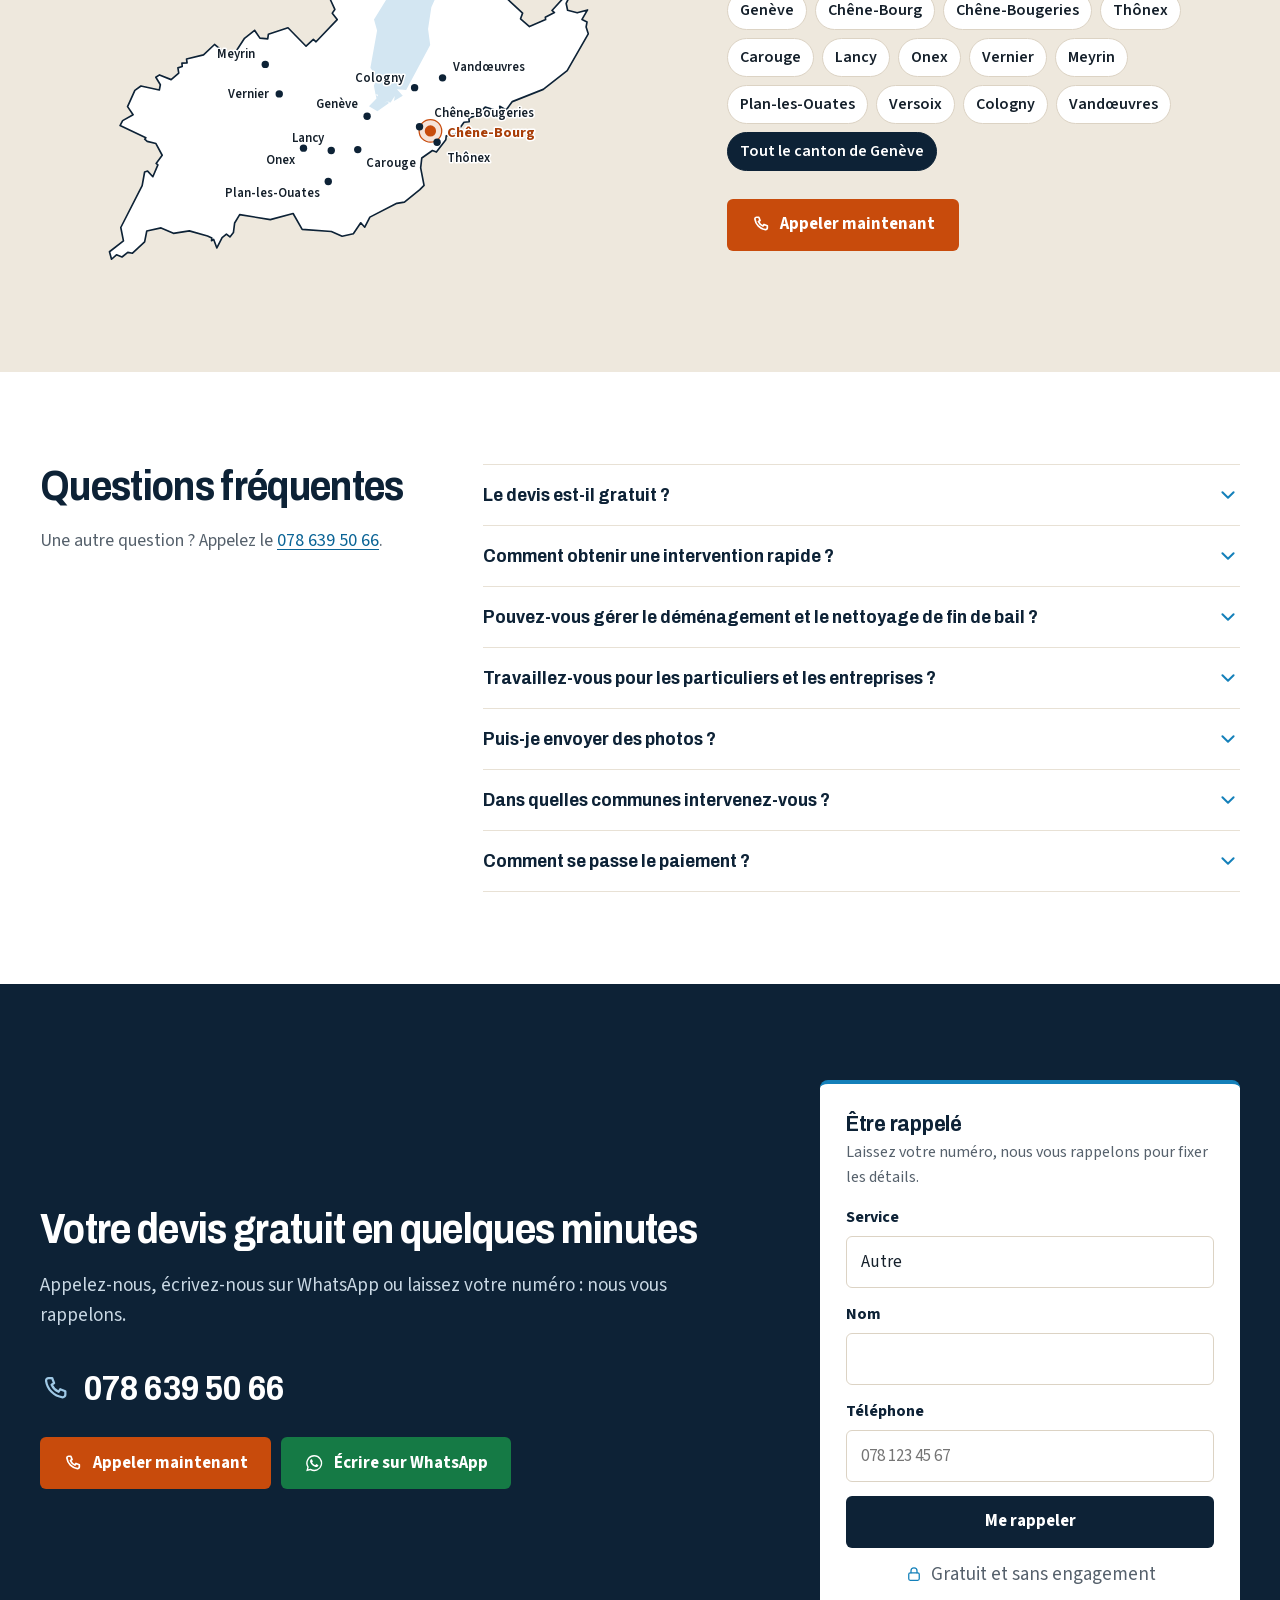
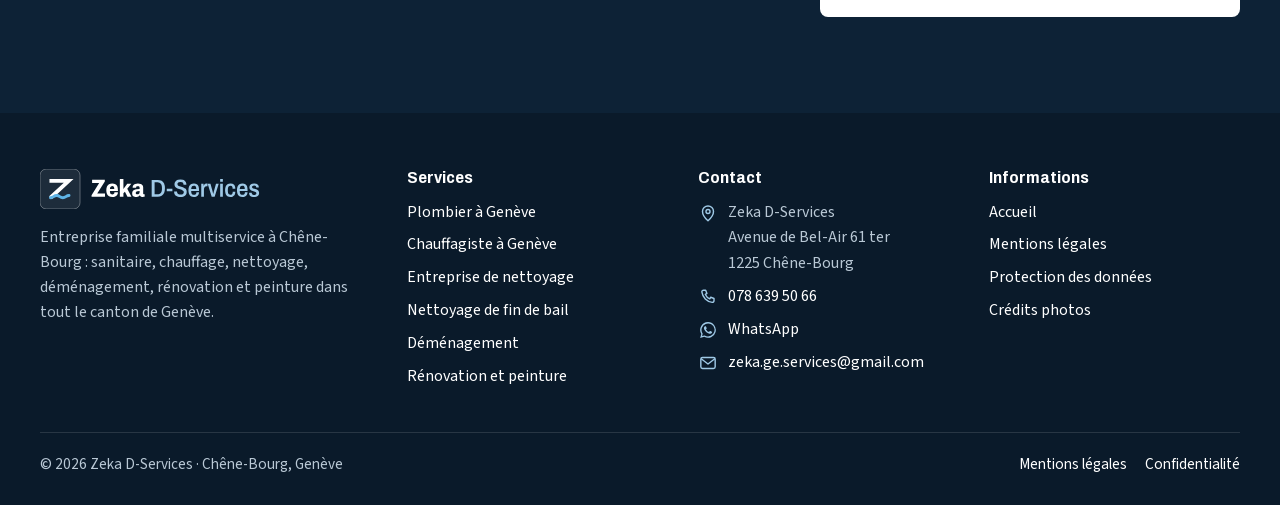
==== commit a1388504: "Fix tiny phone icon in the round mobile header button Co-Authored-By: Claude Opus 5.5 <noreply@anthr" ====
--- a/index.html
+++ b/index.html
@@ -24,9 +24,9 @@
 <link rel="manifest" href="site.webmanifest">
 <link rel="preload" href="fonts/archivo-latin.woff2" as="font" type="font/woff2" crossorigin>
 <link rel="preload" href="fonts/source-sans-3-latin.woff2" as="font" type="font/woff2" crossorigin>
-<link rel="preload" as="image" type="image/avif" media="(min-width: 960px)" imagesrcset="img/stock/plombier-evier-480.avif 480w, img/stock/plombier-evier-800.avif 800w, img/stock/plombier-evier-1200.avif 1200w, img/stock/plombier-evier-1600.avif 1600w" imagesizes="62vw" fetchpriority="high"><style>@font-face{font-family:"Archivo";src:url(fonts/archivo-latin.woff2) format("woff2");font-weight:100 900;font-display:swap}@font-face{font-family:"Source Sans 3";src:url(fonts/source-sans-3-latin.woff2) format("woff2");font-weight:200 900;font-display:swap}@font-face{font-family:"Archivo Fallback";src:local("Arial Bold"),local("Arial-BoldMT"),local("Arial");font-weight:700;size-adjust:87.96%;ascent-override:99.81%;descent-override:23.87%;line-gap-override:0%}@font-face{font-family:"Source Fallback";src:local("Arial"),local("ArialMT");font-weight:400;size-adjust:93.82%;ascent-override:109.15%;descent-override:42.64%;line-gap-override:0%}@font-face{font-family:"Source Fallback";src:local("Arial Bold"),local("Arial-BoldMT");font-weight:600 700;size-adjust:91%;ascent-override:112.5%;descent-override:44%;line-gap-override:0%}:root{--navy:#0D2236;--navy-2:#14304C;--navy-3:#0A1A2A;--blue:#1480BA;--blue-ink:#0B6496;--sky:#9FC9E6;--sky-2:#E6F1F8;--orange:#C84B0C;--orange-h:#A93E08;--wa:#157A45;--wa-h:#0F6036;--paper:#F7F4EE;--paper-2:#EEE8DD;--line:#DCD3C4;--line-2:#E8E1D5;--ink:#15202B;--muted:#56616C;--r:6px;--wrap:1200px;--hd:64px;--gut:16px;--ff-h:"Archivo","Archivo Fallback",Arial,sans-serif;--ff-b:"Source Sans 3","Source Fallback",Arial,sans-serif}@media (min-width:600px){:root{--gut:24px}}@media (min-width:960px){:root{--hd:76px;--gut:32px}}*,*::before,*::after{box-sizing:border-box}html{-webkit-text-size-adjust:100%;scroll-padding-top:calc(var(--hd) + 16px)}body{margin:0;font:400 1.125rem/1.55 var(--ff-b);color:var(--ink);background:var(--paper);overflow-x:hidden;-webkit-font-smoothing:antialiased;text-rendering:optimizeLegibility}img,svg,video{display:block;max-width:100%}img{height:auto}a{color:var(--blue-ink);text-underline-offset:.18em}button,input,select,textarea{font:inherit;color:inherit}h1,h2,h3,h4{font-family:var(--ff-h);font-weight:700;line-height:1.08;letter-spacing:-.012em;margin:0 0 .45em;color:var(--navy);text-wrap:balance}h1{font-size:clamp(2.05rem,1.35rem + 3.1vw,3.55rem);letter-spacing:-.02em}h2{font-size:clamp(1.7rem,1.25rem + 1.9vw,2.6rem);letter-spacing:-.016em}h3{font-size:clamp(1.22rem,1.1rem + .5vw,1.45rem)}p{margin:0 0 1em}ul,ol{margin:0;padding:0}.wrap{width:100%;max-width:calc(var(--wrap) + 2 * var(--gut));margin:0 auto;padding:0 var(--gut)}.sr{position:absolute!important;width:1px;height:1px;margin:-1px;overflow:hidden;clip:rect(0 0 0 0);white-space:nowrap;border:0}.skip{position:absolute;left:8px;top:-60px;z-index:100;background:var(--navy);color:#fff;padding:10px 16px;border-radius:var(--r)}.skip:focus{top:8px}:focus-visible{outline:3px solid var(--blue);outline-offset:3px}.ic{width:1.25em;height:1.25em;flex:none;fill:none;stroke:currentColor;stroke-width:1.7;stroke-linecap:round;stroke-linejoin:round}.btn{display:inline-flex;align-items:center;justify-content:center;gap:.55em;min-height:52px;padding:.7em 1.25em;border:2px solid transparent;border-radius:var(--r);font:700 1.0625rem/1.15 var(--ff-b);text-decoration:none;text-align:center;cursor:pointer;transition:background-color .15s,border-color .15s,color .15s}.btn .ic{width:1.2em;height:1.2em;stroke-width:2}.btn-call{background:var(--orange);color:#fff}.btn-call:hover{background:var(--orange-h)}.btn-quote{background:var(--navy);color:#fff}.btn-quote:hover{background:var(--navy-2)}.btn-wa{background:var(--wa);color:#fff}.btn-wa:hover{background:var(--wa-h)}.btn-line{background:transparent;color:var(--navy);border-color:var(--navy)}.btn-line:hover{background:var(--navy);color:#fff}.btn-light{background:#fff;color:var(--navy)}.btn-light:hover{background:var(--sky-2)}.btn-block{width:100%}.btn-lg{min-height:56px;font-size:1.125rem}.hd{position:sticky;top:0;z-index:60;background:#fff;border-bottom:1px solid var(--line-2)}.hd-in{display:flex;align-items:center;gap:12px;height:var(--hd)}.hd-logo{display:block;margin-right:auto;flex:none}.hd-logo img{width:auto;height:34px}.hd-nav{display:none}.hd-cta{display:flex;align-items:center;gap:8px}.hd .btn{min-height:44px;padding:.5em .95em;font-size:1rem}.hd-phone{width:46px;height:46px;min-height:46px;padding:0;border-radius:50%}.hd-phone .ic{width:22px;height:22px}.hd-phone span,.hd-quote .l-long{display:none}@media (min-width:380px){.hd-logo img{height:38px}}@media (min-width:760px){.hd-phone{width:auto;height:auto;border-radius:var(--r);padding:.5em 1.05em}.hd-phone span,.hd-quote .l-long{display:inline}.hd-quote .l-short{display:none}}@media (min-width:960px){.hd-logo img{height:42px}.hd .btn{min-height:50px;font-size:1.0625rem}.hd-phone .num{font-size:1.125rem;letter-spacing:.01em}}@media (min-width:1180px){.hd-nav{display:flex;gap:2px;margin-right:12px}.hd-nav a{padding:10px 11px;color:var(--ink);text-decoration:none;font-weight:600;font-size:1rem;border-radius:var(--r)}.hd-nav a:hover{background:var(--paper)}}.hero{position:relative;background:var(--navy);color:#fff;overflow:hidden;isolation:isolate}.hero-media{display:none}.hero-in{position:relative;display:grid;gap:0;padding-top:30px}.hero h1{color:#fff;margin-bottom:.4em}.hero-sub{font-size:1.1875rem;line-height:1.5;color:#D5E2EC;max-width:34em;margin-bottom:1.35em}.hero-ctas{display:grid;gap:10px;margin-bottom:22px}.hero-ctas .btn-quote{background:#fff;color:var(--navy)}.hero-ctas .btn-quote:hover{background:var(--sky-2)}.trust3{list-style:none;display:grid;gap:10px;margin:0 0 26px}.trust3 li{white-space:nowrap}.trust3 li{display:flex;align-items:center;gap:12px;font-weight:600;font-size:1.0625rem;color:#fff}.trust3 .ic{width:28px;height:28px;color:var(--sky);stroke-width:1.5}.hero-form{margin:0 calc(-1 * var(--gut));padding:28px var(--gut) 36px;background:var(--paper);color:var(--ink)}@media (min-width:600px){.hero-ctas{grid-template-columns:auto auto;justify-content:start}.trust3{display:flex;flex-wrap:wrap;gap:12px 28px}}@media (min-width:960px){.hero-media{display:block;position:absolute;inset:0 0 0 auto;width:62%;z-index:-1}.hero-media picture,.hero-media img,.hero-media video{position:absolute;inset:0;width:100%;height:100%;object-fit:cover}.hero-media video{opacity:0;transition:opacity .6s}.hero-media video.on{opacity:1}.hero-media::after{content:"";position:absolute;inset:0;background:linear-gradient(90deg,var(--navy) 0%,rgba(13,34,54,.9) 22%,rgba(13,34,54,.45) 60%,rgba(13,34,54,.55) 100%)}.hero-in{grid-template-columns:minmax(0,1fr) 440px;gap:56px;align-items:center;padding-top:64px;padding-bottom:72px;min-height:min(720px,calc(100vh - var(--hd)))}.hero-copy{max-width:620px}.hero-form{margin:0;padding:0;background:none}}@media (min-width:1280px){.hero-in{grid-template-columns:minmax(0,1fr) 460px;gap:80px}}@media (min-width:960px) and (max-width:1199px){.hero-ctas{grid-template-columns:1fr;max-width:400px}}.hero-ctas .btn{white-space:nowrap}.pb{margin:0 0 26px}.pb-q{font-family:var(--ff-h);font-weight:700;font-size:1.125rem;margin:0 0 10px;color:#fff}.pb-list{display:flex;flex-wrap:wrap;gap:8px}.pb-chip{min-height:44px;padding:8px 14px;border:1.5px solid rgba(159,201,230,.55);border-radius:999px;background:rgba(255,255,255,.04);color:#fff;font-weight:600;font-size:1rem;cursor:pointer;display:inline-flex;align-items:center;gap:8px}.pb-chip:hover,.pb-chip[aria-pressed="true"]{background:#fff;color:var(--navy);border-color:#fff}.pb-chip .ic{width:18px;height:18px;color:var(--sky)}.pb-chip:hover .ic,.pb-chip[aria-pressed="true"] .ic{color:var(--blue)}.pb-panel{margin-top:12px;padding:16px;border-radius:var(--r);background:var(--navy-2);border:1px solid rgba(159,201,230,.3)}.pb-panel p{margin:0 0 12px;color:#E4EDF4}.pb-panel .btns{display:flex;flex-wrap:wrap;gap:8px}.pb-panel .btn{min-height:48px}.qf{background:#fff;color:var(--ink);border-radius:8px;box-shadow:0 1px 2px rgba(13,34,54,.06),0 12px 40px -12px rgba(13,34,54,.28);padding:22px 18px 20px;border-top:4px solid var(--blue)}.qf-head{display:flex;flex-wrap:wrap;align-items:baseline;justify-content:space-between;gap:4px 12px;margin-bottom:6px}.qf-title{font-family:var(--ff-h);font-weight:700;font-size:1.4rem;color:var(--navy);margin:0}.qf-steplabel{margin:0;font-size:.95rem;color:var(--muted)}.qf-bar{height:4px;background:var(--line-2);border-radius:4px;margin:8px 0 18px;overflow:hidden}.qf-bar span{display:block;height:100%;width:50%;background:var(--blue);border-radius:4px;transition:width .25s}.qf[data-step="2"] .qf-bar span{width:100%}.qf fieldset{border:0;margin:0;padding:0;min-width:0}.qf legend{font-weight:700;font-size:1.0625rem;margin:0 0 10px;padding:0;color:var(--navy)}.qf-sub{font-weight:700;font-size:1rem;margin:16px 0 8px;color:var(--navy)}.chips{display:grid;grid-template-columns:repeat(2,minmax(0,1fr));gap:8px}.chips--rooms{grid-template-columns:repeat(4,minmax(0,1fr))}.chips--yn{grid-template-columns:repeat(2,minmax(0,1fr))}.chip{position:relative;display:block}.chip input{position:absolute;opacity:0;inset:0;width:100%;height:100%;margin:0;cursor:pointer}.chip span{display:flex;align-items:center;justify-content:center;min-height:48px;padding:8px 10px;border:1.5px solid var(--line);border-radius:var(--r);background:#fff;font-weight:600;font-size:1rem;line-height:1.15;text-align:center;transition:border-color .12s,background-color .12s}.chip input:hover+span{border-color:var(--blue)}.chip input:checked+span{border-color:var(--navy);background:var(--navy);color:#fff}.chip input:focus-visible+span{outline:3px solid var(--blue);outline-offset:2px}.field{margin:0 0 14px}.field label{display:block;font-weight:700;font-size:1rem;margin:0 0 6px;color:var(--navy)}.field .opt{font-weight:400;color:var(--muted)}.field input,.field textarea,.field select{display:block;width:100%;min-height:52px;padding:12px 14px;border:1.5px solid var(--line);border-radius:var(--r);background:#fff;font-size:1.0625rem;line-height:1.3;appearance:none}.field textarea{min-height:96px;resize:vertical}.field input:focus,.field textarea:focus,.field select:focus{outline:none;border-color:var(--blue);box-shadow:0 0 0 3px rgba(20,128,186,.22)}.field [aria-invalid="true"]{border-color:#B42318}.err{display:block;margin-top:6px;font-size:.95rem;font-weight:600;color:#B42318}.err:empty{display:none}.qf-photo{display:flex;gap:10px;align-items:flex-start;margin:4px 0 16px;padding:12px 14px;border-radius:var(--r);background:#EDF6F0;font-size:1rem;line-height:1.4}.qf-photo .ic{color:var(--wa);width:22px;height:22px;margin-top:1px}.qf-photo a{color:var(--wa-h);font-weight:700}.qf-actions{display:flex;gap:10px;align-items:stretch}.qf-actions .btn-quote{flex:1}.qf-back{min-height:52px;padding:0 14px;border:1.5px solid var(--line);border-radius:var(--r);background:#fff;font-weight:600;cursor:pointer}.qf-back:hover{border-color:var(--navy)}.qf-reassure{display:flex;align-items:center;justify-content:center;gap:8px;margin:12px 0 0;font-size:.95rem;color:var(--muted);text-align:center}.qf-reassure .ic{width:18px;height:18px;color:var(--blue)}.qf-status{margin:10px 0 0;font-weight:600}.qf-status:empty{display:none}.qf-status.is-err{color:#B42318}.hp{position:absolute!important;left:-9999px;width:1px;height:1px;overflow:hidden}.qf [hidden]{display:none!important}@media (min-width:600px){.chips{grid-template-columns:repeat(3,minmax(0,1fr))}}@media (min-width:960px){.qf{padding:26px 26px 22px}.chips{grid-template-columns:repeat(2,minmax(0,1fr))}}@media (min-width:1280px){.chips{grid-template-columns:repeat(3,minmax(0,1fr))}.chips .chip--wide{grid-column:span 1}}.nw{white-space:nowrap}</style>
-<link rel="stylesheet" href="css/site.css?v=2" media="print" onload="this.media='all'">
-<noscript><link rel="stylesheet" href="css/site.css?v=2"></noscript>
+<link rel="preload" as="image" type="image/avif" media="(min-width: 960px)" imagesrcset="img/stock/plombier-evier-480.avif 480w, img/stock/plombier-evier-800.avif 800w, img/stock/plombier-evier-1200.avif 1200w, img/stock/plombier-evier-1600.avif 1600w" imagesizes="62vw" fetchpriority="high"><style>@font-face{font-family:"Archivo";src:url(fonts/archivo-latin.woff2) format("woff2");font-weight:100 900;font-display:swap}@font-face{font-family:"Source Sans 3";src:url(fonts/source-sans-3-latin.woff2) format("woff2");font-weight:200 900;font-display:swap}@font-face{font-family:"Archivo Fallback";src:local("Arial Bold"),local("Arial-BoldMT"),local("Arial");font-weight:700;size-adjust:87.96%;ascent-override:99.81%;descent-override:23.87%;line-gap-override:0%}@font-face{font-family:"Source Fallback";src:local("Arial"),local("ArialMT");font-weight:400;size-adjust:93.82%;ascent-override:109.15%;descent-override:42.64%;line-gap-override:0%}@font-face{font-family:"Source Fallback";src:local("Arial Bold"),local("Arial-BoldMT");font-weight:600 700;size-adjust:91%;ascent-override:112.5%;descent-override:44%;line-gap-override:0%}:root{--navy:#0D2236;--navy-2:#14304C;--navy-3:#0A1A2A;--blue:#1480BA;--blue-ink:#0B6496;--sky:#9FC9E6;--sky-2:#E6F1F8;--orange:#C84B0C;--orange-h:#A93E08;--wa:#157A45;--wa-h:#0F6036;--paper:#F7F4EE;--paper-2:#EEE8DD;--line:#DCD3C4;--line-2:#E8E1D5;--ink:#15202B;--muted:#56616C;--r:6px;--wrap:1200px;--hd:64px;--gut:16px;--ff-h:"Archivo","Archivo Fallback",Arial,sans-serif;--ff-b:"Source Sans 3","Source Fallback",Arial,sans-serif}@media (min-width:600px){:root{--gut:24px}}@media (min-width:960px){:root{--hd:76px;--gut:32px}}*,*::before,*::after{box-sizing:border-box}html{-webkit-text-size-adjust:100%;scroll-padding-top:calc(var(--hd) + 16px)}body{margin:0;font:400 1.125rem/1.55 var(--ff-b);color:var(--ink);background:var(--paper);overflow-x:hidden;-webkit-font-smoothing:antialiased;text-rendering:optimizeLegibility}img,svg,video{display:block;max-width:100%}img{height:auto}a{color:var(--blue-ink);text-underline-offset:.18em}button,input,select,textarea{font:inherit;color:inherit}h1,h2,h3,h4{font-family:var(--ff-h);font-weight:700;line-height:1.08;letter-spacing:-.012em;margin:0 0 .45em;color:var(--navy);text-wrap:balance}h1{font-size:clamp(2.05rem,1.35rem + 3.1vw,3.55rem);letter-spacing:-.02em}h2{font-size:clamp(1.7rem,1.25rem + 1.9vw,2.6rem);letter-spacing:-.016em}h3{font-size:clamp(1.22rem,1.1rem + .5vw,1.45rem)}p{margin:0 0 1em}ul,ol{margin:0;padding:0}.wrap{width:100%;max-width:calc(var(--wrap) + 2 * var(--gut));margin:0 auto;padding:0 var(--gut)}.sr{position:absolute!important;width:1px;height:1px;margin:-1px;overflow:hidden;clip:rect(0 0 0 0);white-space:nowrap;border:0}.skip{position:absolute;left:8px;top:-60px;z-index:100;background:var(--navy);color:#fff;padding:10px 16px;border-radius:var(--r)}.skip:focus{top:8px}:focus-visible{outline:3px solid var(--blue);outline-offset:3px}.ic{width:1.25em;height:1.25em;flex:none;fill:none;stroke:currentColor;stroke-width:1.7;stroke-linecap:round;stroke-linejoin:round}.btn{display:inline-flex;align-items:center;justify-content:center;gap:.55em;min-height:52px;padding:.7em 1.25em;border:2px solid transparent;border-radius:var(--r);font:700 1.0625rem/1.15 var(--ff-b);text-decoration:none;text-align:center;cursor:pointer;transition:background-color .15s,border-color .15s,color .15s}.btn .ic{width:1.2em;height:1.2em;stroke-width:2}.btn-call{background:var(--orange);color:#fff}.btn-call:hover{background:var(--orange-h)}.btn-quote{background:var(--navy);color:#fff}.btn-quote:hover{background:var(--navy-2)}.btn-wa{background:var(--wa);color:#fff}.btn-wa:hover{background:var(--wa-h)}.btn-line{background:transparent;color:var(--navy);border-color:var(--navy)}.btn-line:hover{background:var(--navy);color:#fff}.btn-light{background:#fff;color:var(--navy)}.btn-light:hover{background:var(--sky-2)}.btn-block{width:100%}.btn-lg{min-height:56px;font-size:1.125rem}.hd{position:sticky;top:0;z-index:60;background:#fff;border-bottom:1px solid var(--line-2)}.hd-in{display:flex;align-items:center;gap:12px;height:var(--hd)}.hd-logo{display:block;margin-right:auto;flex:none}.hd-logo img{width:auto;height:34px}.hd-nav{display:none}.hd-cta{display:flex;align-items:center;gap:8px}.hd .btn{min-height:44px;padding:.5em .95em;font-size:1rem}.hd .hd-phone{width:46px;height:46px;min-height:46px;padding:0;border-radius:50%}.hd-phone .ic{width:22px;height:22px}.hd-phone span,.hd-quote .l-long{display:none}@media (min-width:380px){.hd-logo img{height:38px}}@media (min-width:760px){.hd .hd-phone{width:auto;height:auto;border-radius:var(--r);padding:.5em 1.05em}.hd-phone span,.hd-quote .l-long{display:inline}.hd-quote .l-short{display:none}}@media (min-width:960px){.hd-logo img{height:42px}.hd .btn{min-height:50px;font-size:1.0625rem}.hd-phone .num{font-size:1.125rem;letter-spacing:.01em}}@media (min-width:1180px){.hd-nav{display:flex;gap:2px;margin-right:12px}.hd-nav a{padding:10px 11px;color:var(--ink);text-decoration:none;font-weight:600;font-size:1rem;border-radius:var(--r)}.hd-nav a:hover{background:var(--paper)}}.hero{position:relative;background:var(--navy);color:#fff;overflow:hidden;isolation:isolate}.hero-media{display:none}.hero-in{position:relative;display:grid;gap:0;padding-top:30px}.hero h1{color:#fff;margin-bottom:.4em}.hero-sub{font-size:1.1875rem;line-height:1.5;color:#D5E2EC;max-width:34em;margin-bottom:1.35em}.hero-ctas{display:grid;gap:10px;margin-bottom:22px}.hero-ctas .btn-quote{background:#fff;color:var(--navy)}.hero-ctas .btn-quote:hover{background:var(--sky-2)}.trust3{list-style:none;display:grid;gap:10px;margin:0 0 26px}.trust3 li{white-space:nowrap}.trust3 li{display:flex;align-items:center;gap:12px;font-weight:600;font-size:1.0625rem;color:#fff}.trust3 .ic{width:28px;height:28px;color:var(--sky);stroke-width:1.5}.hero-form{margin:0 calc(-1 * var(--gut));padding:28px var(--gut) 36px;background:var(--paper);color:var(--ink)}@media (min-width:600px){.hero-ctas{grid-template-columns:auto auto;justify-content:start}.trust3{display:flex;flex-wrap:wrap;gap:12px 28px}}@media (min-width:960px){.hero-media{display:block;position:absolute;inset:0 0 0 auto;width:62%;z-index:-1}.hero-media picture,.hero-media img,.hero-media video{position:absolute;inset:0;width:100%;height:100%;object-fit:cover}.hero-media video{opacity:0;transition:opacity .6s}.hero-media video.on{opacity:1}.hero-media::after{content:"";position:absolute;inset:0;background:linear-gradient(90deg,var(--navy) 0%,rgba(13,34,54,.9) 22%,rgba(13,34,54,.45) 60%,rgba(13,34,54,.55) 100%)}.hero-in{grid-template-columns:minmax(0,1fr) 440px;gap:56px;align-items:center;padding-top:64px;padding-bottom:72px;min-height:min(720px,calc(100vh - var(--hd)))}.hero-copy{max-width:620px}.hero-form{margin:0;padding:0;background:none}}@media (min-width:1280px){.hero-in{grid-template-columns:minmax(0,1fr) 460px;gap:80px}}@media (min-width:960px) and (max-width:1199px){.hero-ctas{grid-template-columns:1fr;max-width:400px}}.hero-ctas .btn{white-space:nowrap}.pb{margin:0 0 26px}.pb-q{font-family:var(--ff-h);font-weight:700;font-size:1.125rem;margin:0 0 10px;color:#fff}.pb-list{display:flex;flex-wrap:wrap;gap:8px}.pb-chip{min-height:44px;padding:8px 14px;border:1.5px solid rgba(159,201,230,.55);border-radius:999px;background:rgba(255,255,255,.04);color:#fff;font-weight:600;font-size:1rem;cursor:pointer;display:inline-flex;align-items:center;gap:8px}.pb-chip:hover,.pb-chip[aria-pressed="true"]{background:#fff;color:var(--navy);border-color:#fff}.pb-chip .ic{width:18px;height:18px;color:var(--sky)}.pb-chip:hover .ic,.pb-chip[aria-pressed="true"] .ic{color:var(--blue)}.pb-panel{margin-top:12px;padding:16px;border-radius:var(--r);background:var(--navy-2);border:1px solid rgba(159,201,230,.3)}.pb-panel p{margin:0 0 12px;color:#E4EDF4}.pb-panel .btns{display:flex;flex-wrap:wrap;gap:8px}.pb-panel .btn{min-height:48px}.qf{background:#fff;color:var(--ink);border-radius:8px;box-shadow:0 1px 2px rgba(13,34,54,.06),0 12px 40px -12px rgba(13,34,54,.28);padding:22px 18px 20px;border-top:4px solid var(--blue)}.qf-head{display:flex;flex-wrap:wrap;align-items:baseline;justify-content:space-between;gap:4px 12px;margin-bottom:6px}.qf-title{font-family:var(--ff-h);font-weight:700;font-size:1.4rem;color:var(--navy);margin:0}.qf-steplabel{margin:0;font-size:.95rem;color:var(--muted)}.qf-bar{height:4px;background:var(--line-2);border-radius:4px;margin:8px 0 18px;overflow:hidden}.qf-bar span{display:block;height:100%;width:50%;background:var(--blue);border-radius:4px;transition:width .25s}.qf[data-step="2"] .qf-bar span{width:100%}.qf fieldset{border:0;margin:0;padding:0;min-width:0}.qf legend{font-weight:700;font-size:1.0625rem;margin:0 0 10px;padding:0;color:var(--navy)}.qf-sub{font-weight:700;font-size:1rem;margin:16px 0 8px;color:var(--navy)}.chips{display:grid;grid-template-columns:repeat(2,minmax(0,1fr));gap:8px}.chips--rooms{grid-template-columns:repeat(4,minmax(0,1fr))}.chips--yn{grid-template-columns:repeat(2,minmax(0,1fr))}.chip{position:relative;display:block}.chip input{position:absolute;opacity:0;inset:0;width:100%;height:100%;margin:0;cursor:pointer}.chip span{display:flex;align-items:center;justify-content:center;min-height:48px;padding:8px 10px;border:1.5px solid var(--line);border-radius:var(--r);background:#fff;font-weight:600;font-size:1rem;line-height:1.15;text-align:center;transition:border-color .12s,background-color .12s}.chip input:hover+span{border-color:var(--blue)}.chip input:checked+span{border-color:var(--navy);background:var(--navy);color:#fff}.chip input:focus-visible+span{outline:3px solid var(--blue);outline-offset:2px}.field{margin:0 0 14px}.field label{display:block;font-weight:700;font-size:1rem;margin:0 0 6px;color:var(--navy)}.field .opt{font-weight:400;color:var(--muted)}.field input,.field textarea,.field select{display:block;width:100%;min-height:52px;padding:12px 14px;border:1.5px solid var(--line);border-radius:var(--r);background:#fff;font-size:1.0625rem;line-height:1.3;appearance:none}.field textarea{min-height:96px;resize:vertical}.field input:focus,.field textarea:focus,.field select:focus{outline:none;border-color:var(--blue);box-shadow:0 0 0 3px rgba(20,128,186,.22)}.field [aria-invalid="true"]{border-color:#B42318}.err{display:block;margin-top:6px;font-size:.95rem;font-weight:600;color:#B42318}.err:empty{display:none}.qf-photo{display:flex;gap:10px;align-items:flex-start;margin:4px 0 16px;padding:12px 14px;border-radius:var(--r);background:#EDF6F0;font-size:1rem;line-height:1.4}.qf-photo .ic{color:var(--wa);width:22px;height:22px;margin-top:1px}.qf-photo a{color:var(--wa-h);font-weight:700}.qf-actions{display:flex;gap:10px;align-items:stretch}.qf-actions .btn-quote{flex:1}.qf-back{min-height:52px;padding:0 14px;border:1.5px solid var(--line);border-radius:var(--r);background:#fff;font-weight:600;cursor:pointer}.qf-back:hover{border-color:var(--navy)}.qf-reassure{display:flex;align-items:center;justify-content:center;gap:8px;margin:12px 0 0;font-size:.95rem;color:var(--muted);text-align:center}.qf-reassure .ic{width:18px;height:18px;color:var(--blue)}.qf-status{margin:10px 0 0;font-weight:600}.qf-status:empty{display:none}.qf-status.is-err{color:#B42318}.hp{position:absolute!important;left:-9999px;width:1px;height:1px;overflow:hidden}.qf [hidden]{display:none!important}@media (min-width:600px){.chips{grid-template-columns:repeat(3,minmax(0,1fr))}}@media (min-width:960px){.qf{padding:26px 26px 22px}.chips{grid-template-columns:repeat(2,minmax(0,1fr))}}@media (min-width:1280px){.chips{grid-template-columns:repeat(3,minmax(0,1fr))}.chips .chip--wide{grid-column:span 1}}.nw{white-space:nowrap}</style>
+<link rel="stylesheet" href="css/site.css?v=3" media="print" onload="this.media='all'">
+<noscript><link rel="stylesheet" href="css/site.css?v=3"></noscript>
 <script type="application/ld+json">{"@context":"https://schema.org","@graph":[{"@type":["HomeAndConstructionBusiness","Plumber","HVACBusiness","MovingCompany","HousePainter"],"@id":"https://welcometothenextlevel.github.io/zekadservices/#entreprise","name":"Zeka D-Services","description":"Entreprise familiale multiservice à Chêne-Bourg (Genève) : sanitaire, chauffage, nettoyage, fin de bail, déménagement, rénovation et peinture.","url":"https://welcometothenextlevel.github.io/zekadservices/","logo":"https://welcometothenextlevel.github.io/zekadservices/img/brand/logo.png","image":"https://welcometothenextlevel.github.io/zekadservices/img/og-share.jpg","telephone":"+41 78 639 50 66","currenciesAccepted":"CHF","address":{"@type":"PostalAddress","streetAddress":"Avenue de Bel-Air 61 ter","postalCode":"1225","addressLocality":"Chêne-Bourg","addressRegion":"GE","addressCountry":"CH"},"geo":{"@type":"GeoCoordinates","latitude":46.20198,"longitude":6.20005},"areaServed":[{"@type":"AdministrativeArea","name":"Canton de Genève"},{"@type":"City","name":"Genève"},{"@type":"City","name":"Chêne-Bourg"},{"@type":"City","name":"Chêne-Bougeries"},{"@type":"City","name":"Thônex"},{"@type":"City","name":"Carouge"},{"@type":"City","name":"Lancy"},{"@type":"City","name":"Onex"},{"@type":"City","name":"Vernier"},{"@type":"City","name":"Meyrin"},{"@type":"City","name":"Plan-les-Ouates"},{"@type":"City","name":"Versoix"},{"@type":"City","name":"Cologny"},{"@type":"City","name":"Vandœuvres"}]},{"@type":"FAQPage","mainEntity":[{"@type":"Question","name":"Le devis est-il gratuit ?","acceptedAnswer":{"@type":"Answer","text":"Oui. Le devis est gratuit et sans engagement, quel que soit le service. Pour un travail plus important, nous nous déplaçons pour évaluer le travail sur place."}},{"@type":"Question","name":"Comment obtenir une intervention rapide ?","acceptedAnswer":{"@type":"Answer","text":"Appelez le 078 639 50 66. Pour une fuite ou une panne, le téléphone est le plus rapide : nous vous disons tout de suite quand nous pouvons passer."}},{"@type":"Question","name":"Pouvez-vous gérer le déménagement et le nettoyage de fin de bail ?","acceptedAnswer":{"@type":"Answer","text":"Oui. Nous déménageons vos affaires puis nettoyons l’ancien logement pour l’état des lieux. Un seul interlocuteur et un seul devis pour tout le départ."}},{"@type":"Question","name":"Travaillez-vous pour les particuliers et les entreprises ?","acceptedAnswer":{"@type":"Answer","text":"Oui. Nous intervenons chez les particuliers, en appartement comme en villa, et pour les professionnels : bureaux, surfaces commerciales et immeubles."}},{"@type":"Question","name":"Puis-je envoyer des photos ?","acceptedAnswer":{"@type":"Answer","text":"Oui, et c’est souvent le plus simple. Envoyez vos photos sur WhatsApp au 078 639 50 66, avec quelques mots sur votre besoin."}},{"@type":"Question","name":"Dans quelles communes intervenez-vous ?","acceptedAnswer":{"@type":"Answer","text":"Nous intervenons dans tout le canton de Genève, notamment à Genève, Chêne-Bourg, Chêne-Bougeries, Thônex, Carouge, Lancy, Onex, Vernier, Meyrin, Plan-les-Ouates, Versoix, Cologny et Vandœuvres."}},{"@type":"Question","name":"Comment se passe le paiement ?","acceptedAnswer":{"@type":"Answer","text":"Les modalités de paiement sont précisées dans votre devis. Posez-nous la question au moment du devis si vous avez une préférence."}}]}]}</script>
 </head>
 <body data-service="general">
@@ -217,6 +217,6 @@
 <a class="m-quote" href="#devis" data-loc="mobile-bar"><svg class="ic" aria-hidden="true"><use href="#i-doc"></use></svg>Devis</a>
 </nav>
 <a class="wa-float" href="https://wa.me/41786395066?text=Bonjour%2C%20je%20souhaite%20un%20devis." target="_blank" rel="noopener" data-service="general" data-loc="float"><svg class="ic" aria-hidden="true"><use href="#i-wa"></use></svg>WhatsApp</a>
-<script src="js/config.js?v=2" defer></script><script src="js/reviews.js?v=2" defer></script><script src="js/main.js?v=2" defer></script>
+<script src="js/config.js?v=3" defer></script><script src="js/reviews.js?v=3" defer></script><script src="js/main.js?v=3" defer></script>
 </body>
 </html>
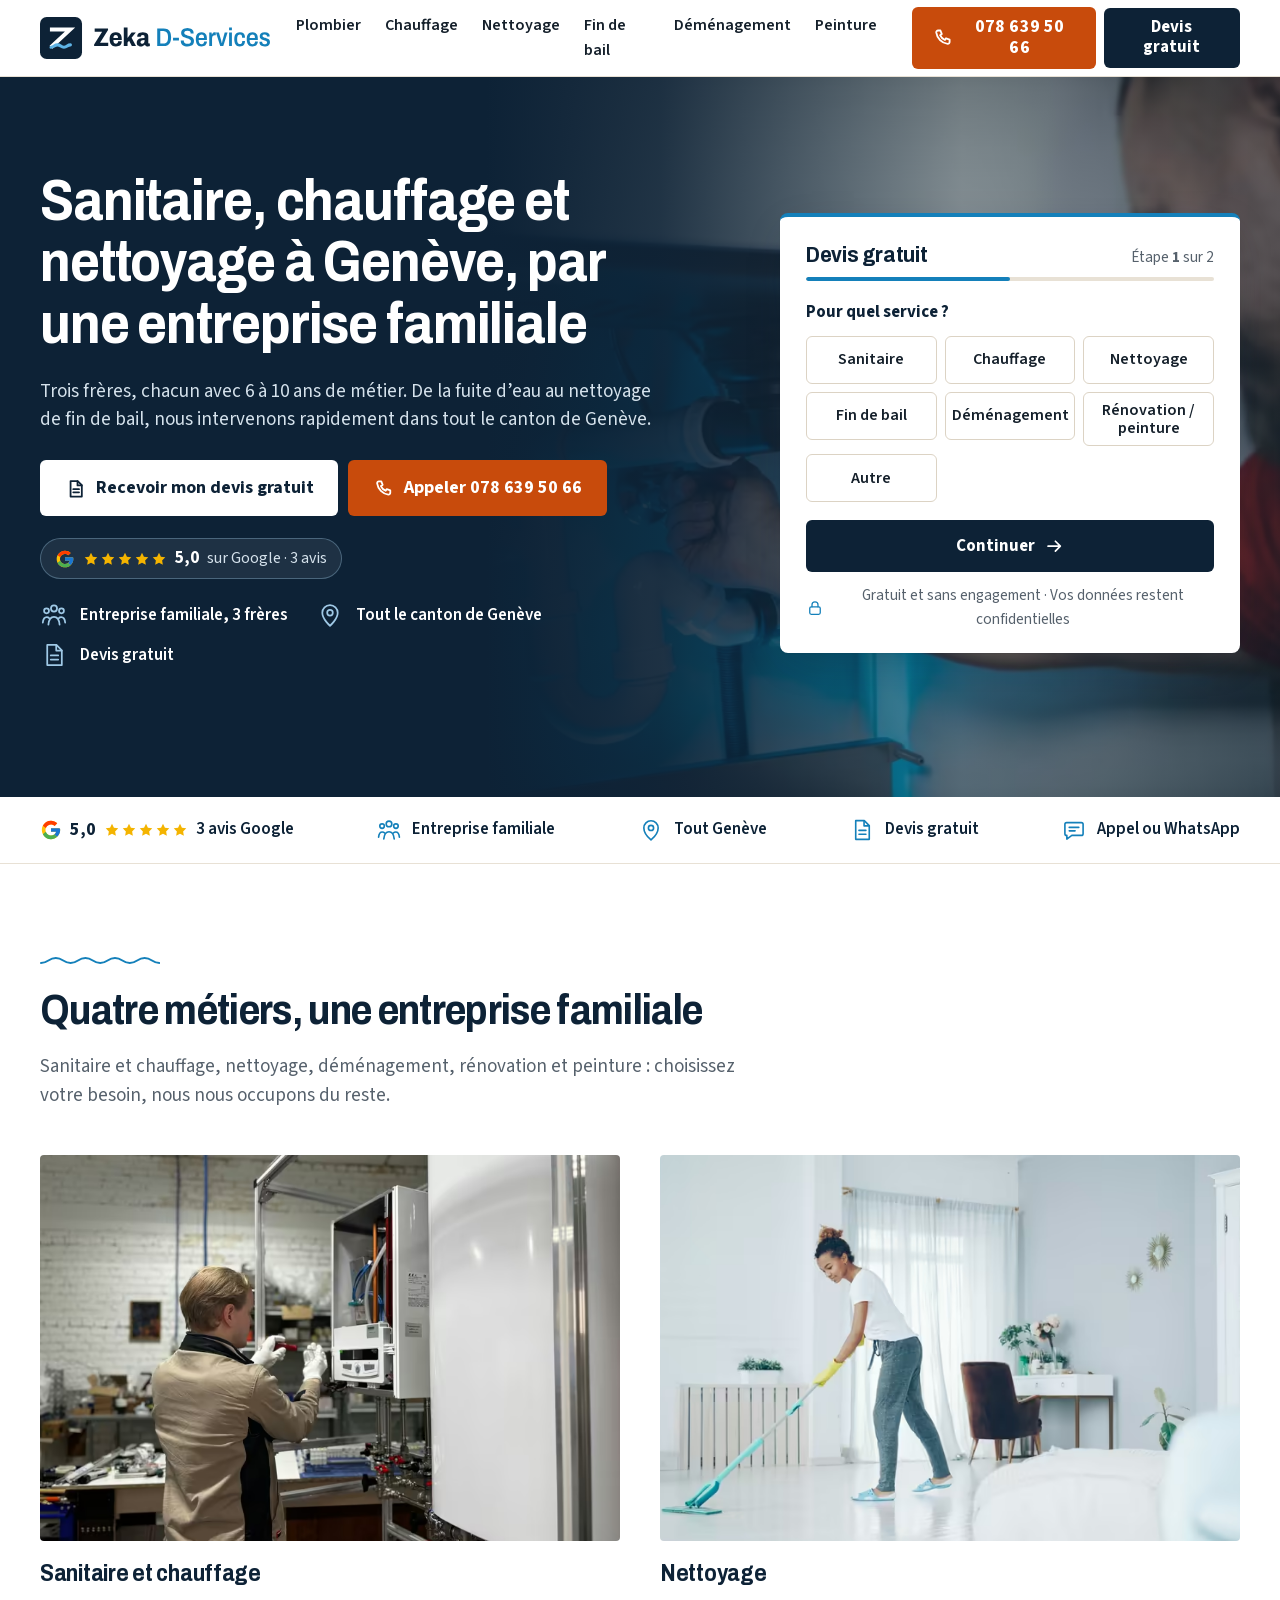
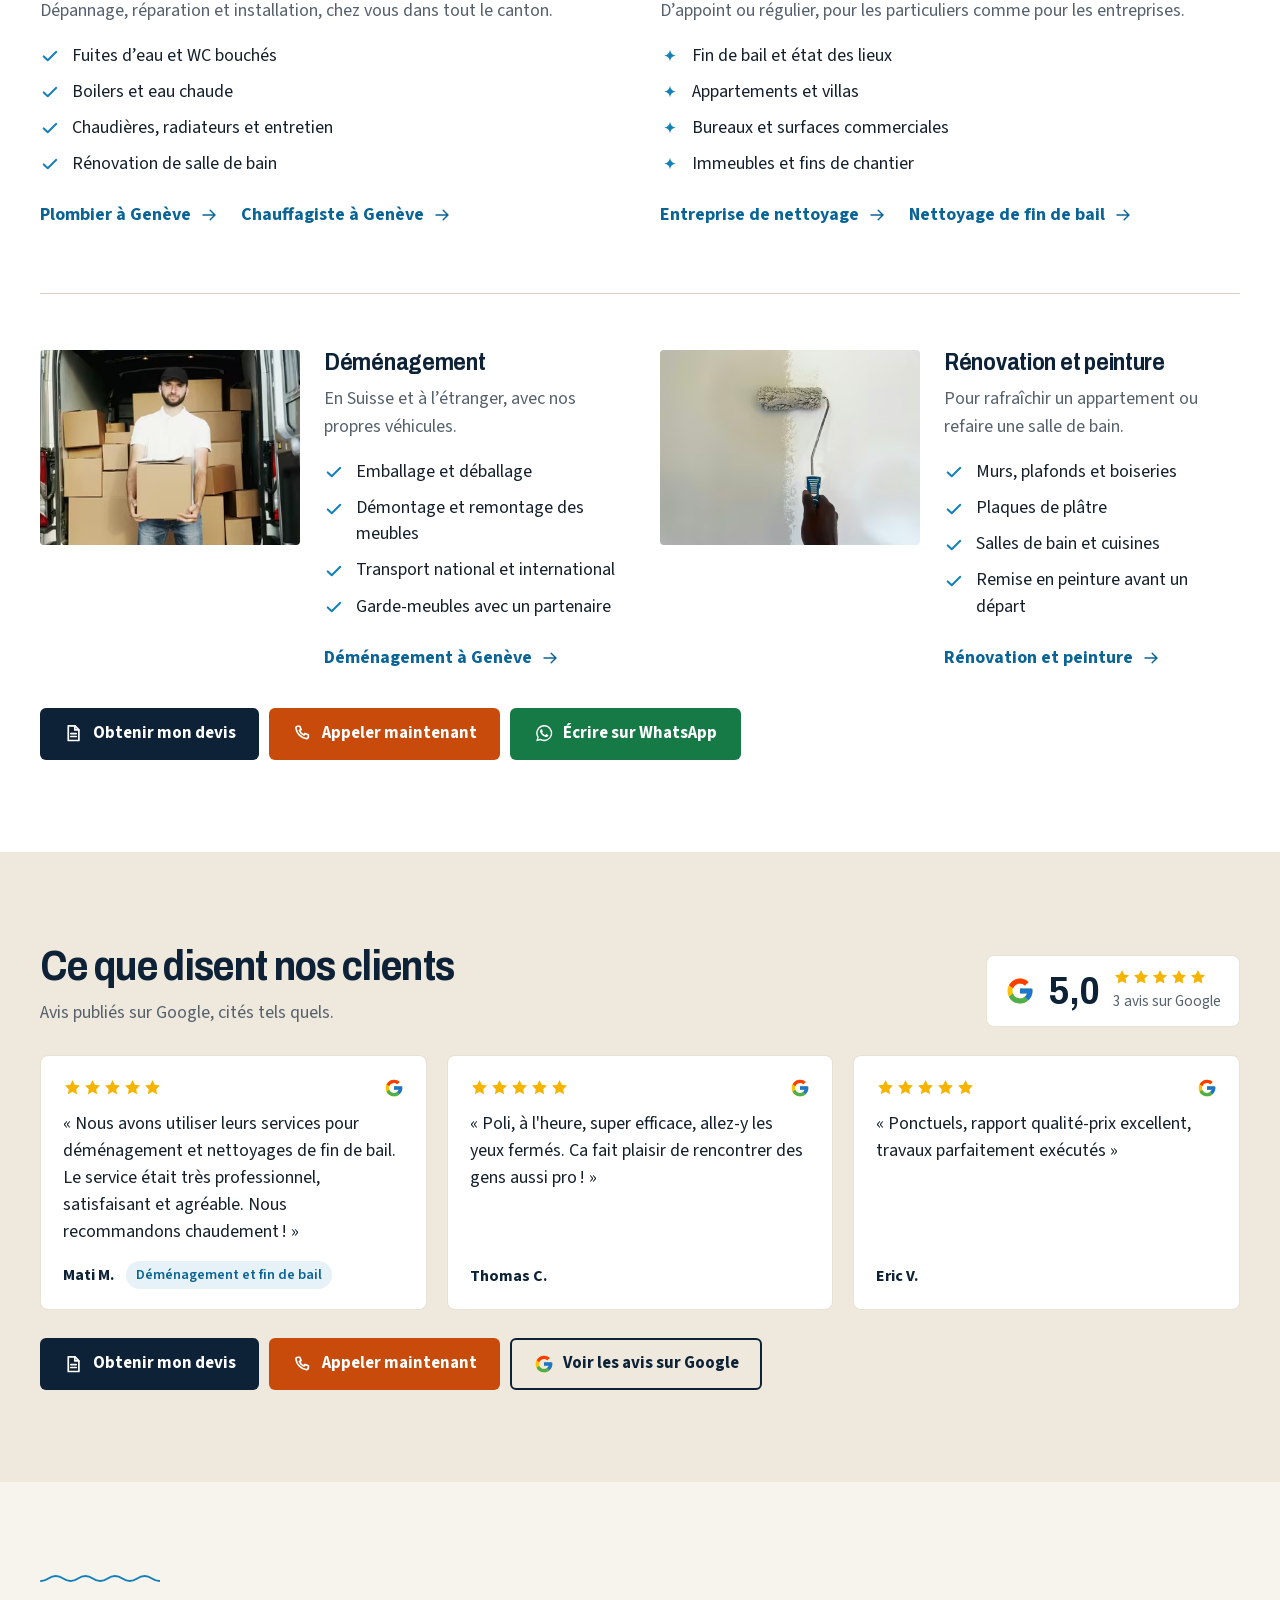
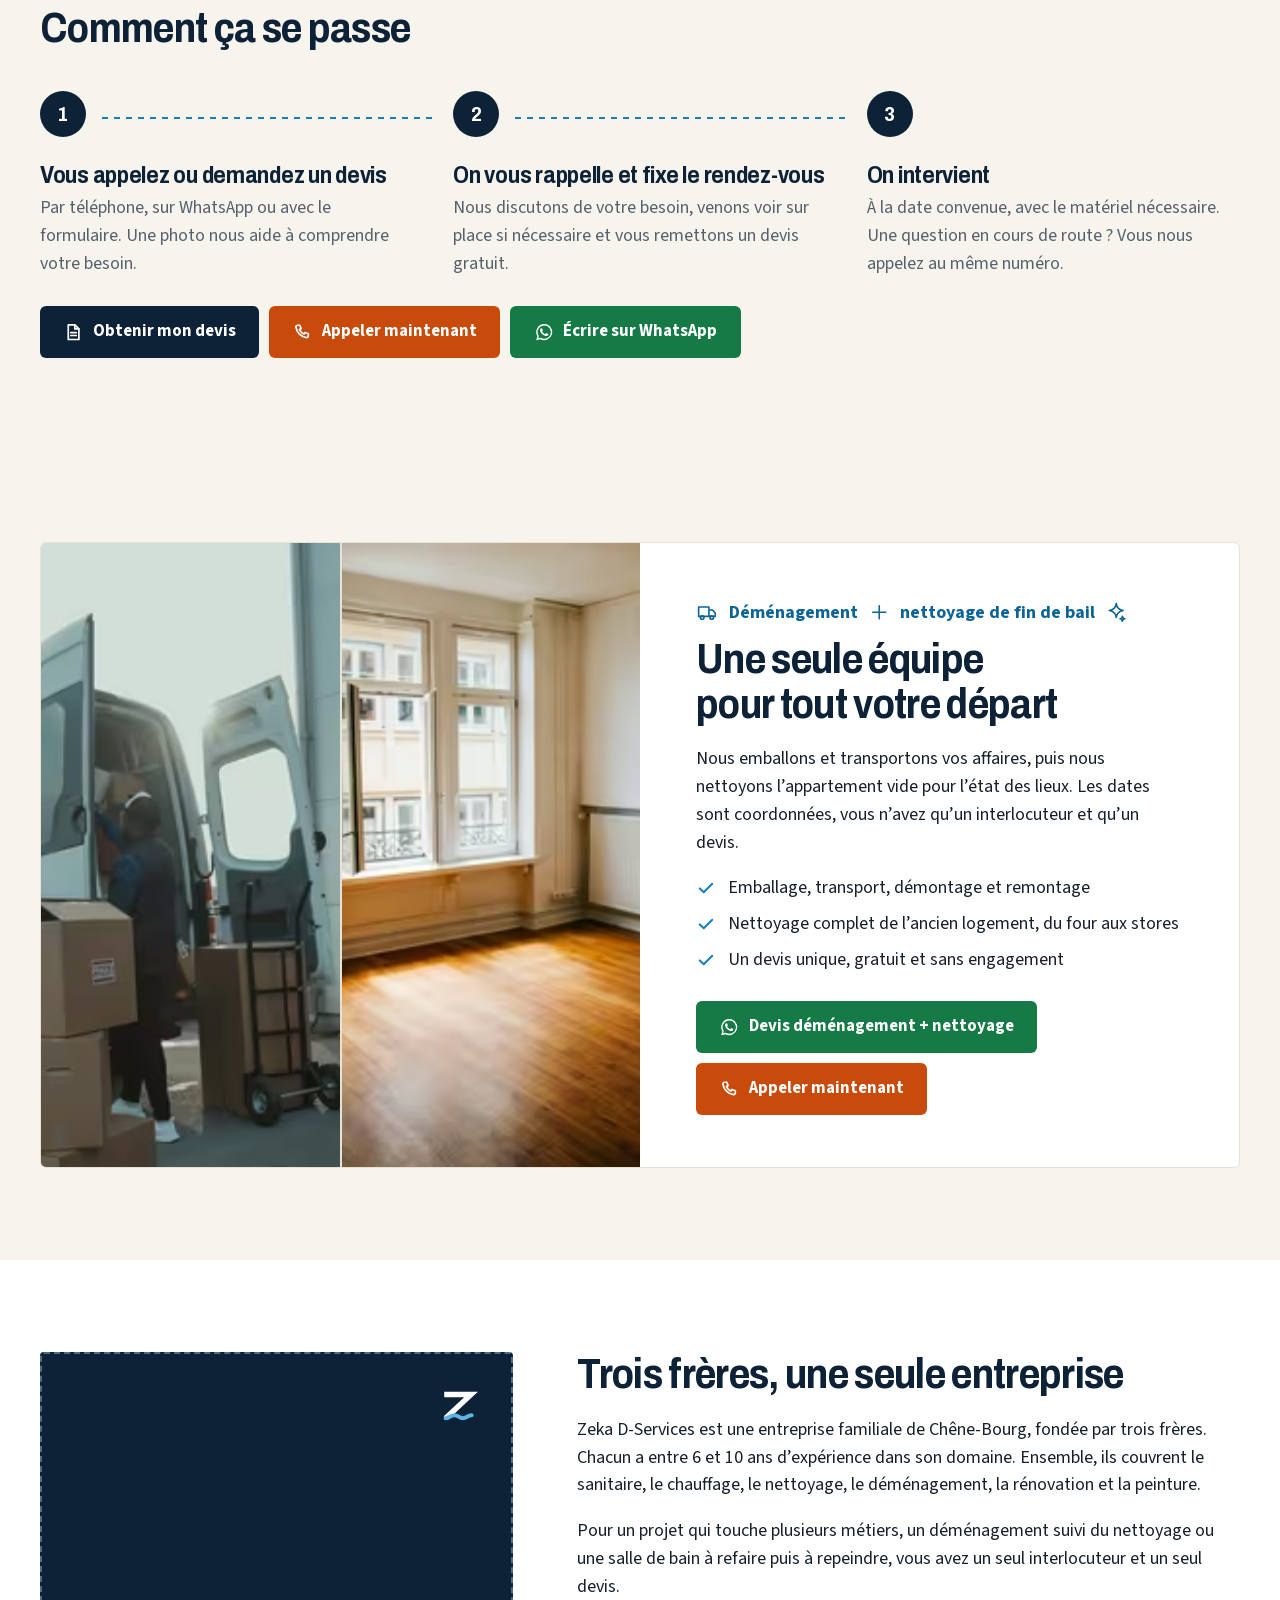
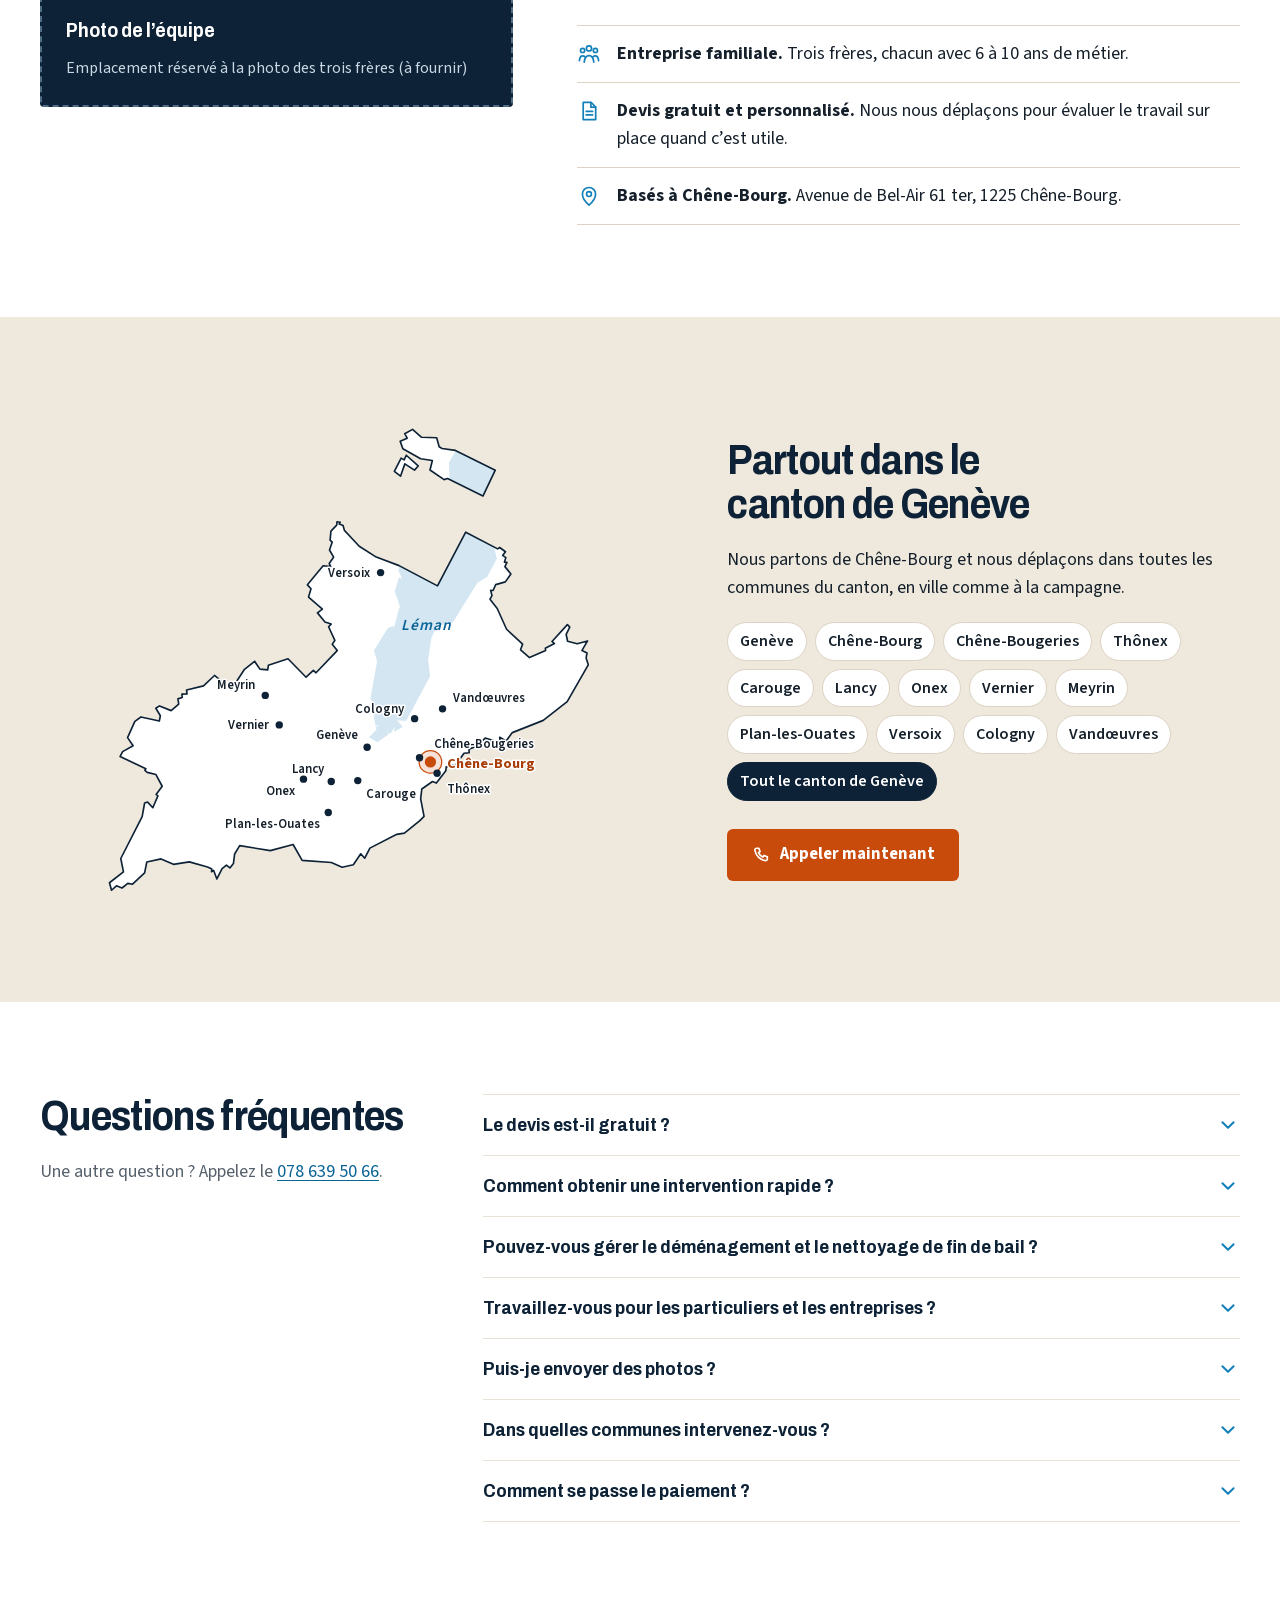
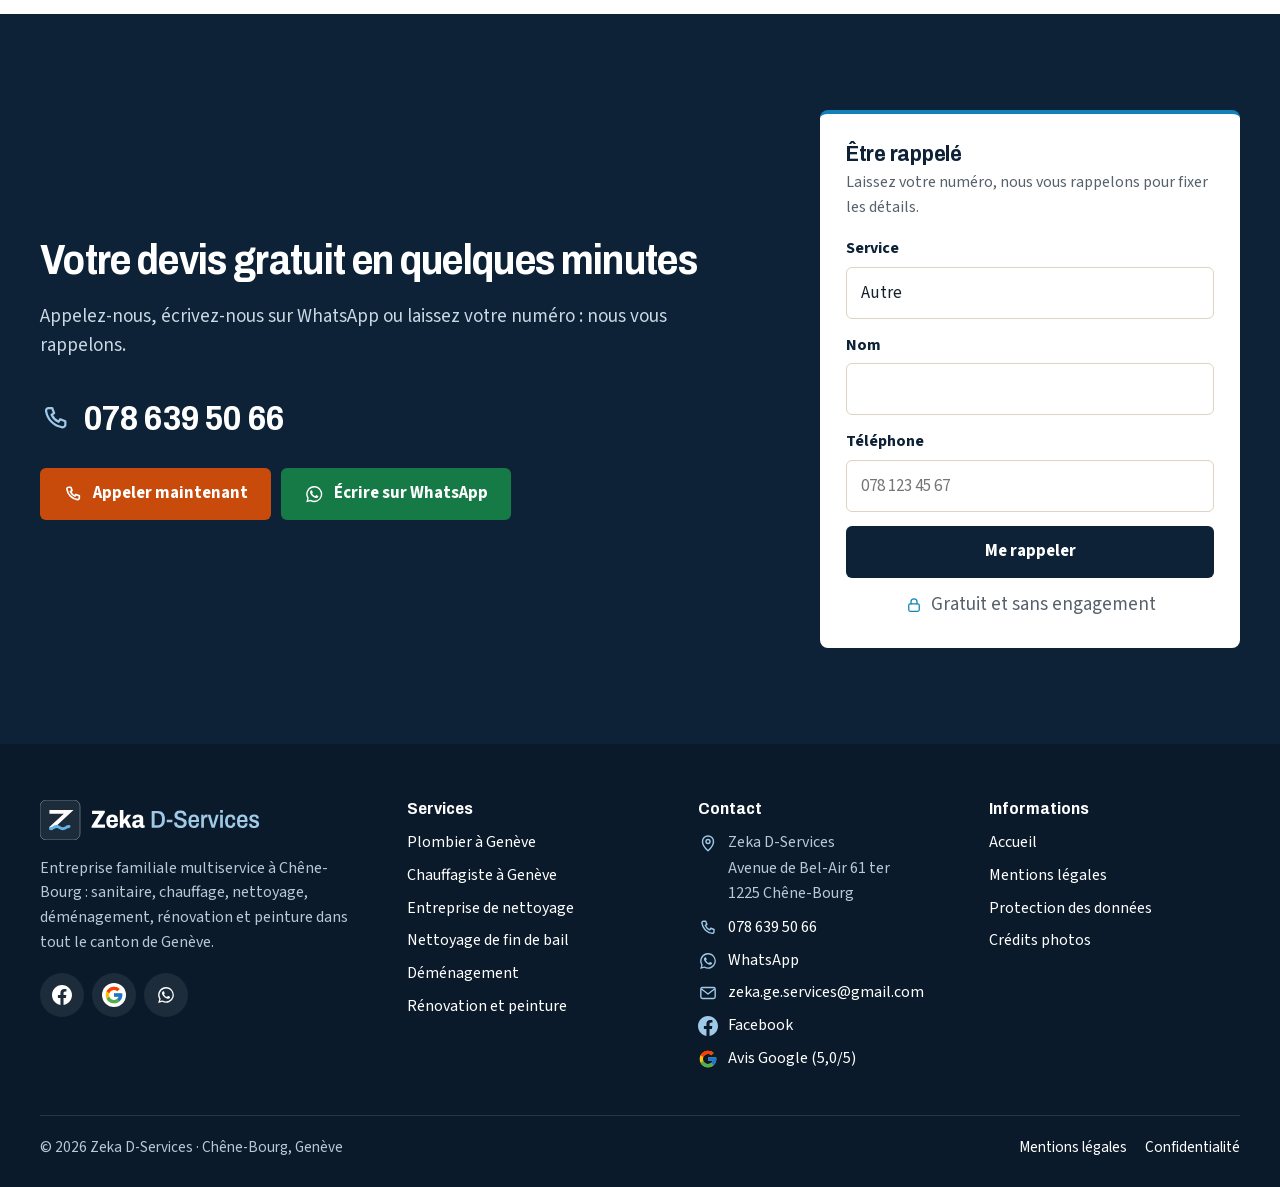
==== commit 12fce2fa: "Show the 3 Google reviews (5,0) and link Facebook and Google Reviews are written into the HTML from " ====
--- a/index.html
+++ b/index.html
@@ -24,10 +24,10 @@
 <link rel="manifest" href="site.webmanifest">
 <link rel="preload" href="fonts/archivo-latin.woff2" as="font" type="font/woff2" crossorigin>
 <link rel="preload" href="fonts/source-sans-3-latin.woff2" as="font" type="font/woff2" crossorigin>
-<link rel="preload" as="image" type="image/avif" media="(min-width: 960px)" imagesrcset="img/stock/plombier-evier-480.avif 480w, img/stock/plombier-evier-800.avif 800w, img/stock/plombier-evier-1200.avif 1200w, img/stock/plombier-evier-1600.avif 1600w" imagesizes="62vw" fetchpriority="high"><style>@font-face{font-family:"Archivo";src:url(fonts/archivo-latin.woff2) format("woff2");font-weight:100 900;font-display:swap}@font-face{font-family:"Source Sans 3";src:url(fonts/source-sans-3-latin.woff2) format("woff2");font-weight:200 900;font-display:swap}@font-face{font-family:"Archivo Fallback";src:local("Arial Bold"),local("Arial-BoldMT"),local("Arial");font-weight:700;size-adjust:87.96%;ascent-override:99.81%;descent-override:23.87%;line-gap-override:0%}@font-face{font-family:"Source Fallback";src:local("Arial"),local("ArialMT");font-weight:400;size-adjust:93.82%;ascent-override:109.15%;descent-override:42.64%;line-gap-override:0%}@font-face{font-family:"Source Fallback";src:local("Arial Bold"),local("Arial-BoldMT");font-weight:600 700;size-adjust:91%;ascent-override:112.5%;descent-override:44%;line-gap-override:0%}:root{--navy:#0D2236;--navy-2:#14304C;--navy-3:#0A1A2A;--blue:#1480BA;--blue-ink:#0B6496;--sky:#9FC9E6;--sky-2:#E6F1F8;--orange:#C84B0C;--orange-h:#A93E08;--wa:#157A45;--wa-h:#0F6036;--paper:#F7F4EE;--paper-2:#EEE8DD;--line:#DCD3C4;--line-2:#E8E1D5;--ink:#15202B;--muted:#56616C;--r:6px;--wrap:1200px;--hd:64px;--gut:16px;--ff-h:"Archivo","Archivo Fallback",Arial,sans-serif;--ff-b:"Source Sans 3","Source Fallback",Arial,sans-serif}@media (min-width:600px){:root{--gut:24px}}@media (min-width:960px){:root{--hd:76px;--gut:32px}}*,*::before,*::after{box-sizing:border-box}html{-webkit-text-size-adjust:100%;scroll-padding-top:calc(var(--hd) + 16px)}body{margin:0;font:400 1.125rem/1.55 var(--ff-b);color:var(--ink);background:var(--paper);overflow-x:hidden;-webkit-font-smoothing:antialiased;text-rendering:optimizeLegibility}img,svg,video{display:block;max-width:100%}img{height:auto}a{color:var(--blue-ink);text-underline-offset:.18em}button,input,select,textarea{font:inherit;color:inherit}h1,h2,h3,h4{font-family:var(--ff-h);font-weight:700;line-height:1.08;letter-spacing:-.012em;margin:0 0 .45em;color:var(--navy);text-wrap:balance}h1{font-size:clamp(2.05rem,1.35rem + 3.1vw,3.55rem);letter-spacing:-.02em}h2{font-size:clamp(1.7rem,1.25rem + 1.9vw,2.6rem);letter-spacing:-.016em}h3{font-size:clamp(1.22rem,1.1rem + .5vw,1.45rem)}p{margin:0 0 1em}ul,ol{margin:0;padding:0}.wrap{width:100%;max-width:calc(var(--wrap) + 2 * var(--gut));margin:0 auto;padding:0 var(--gut)}.sr{position:absolute!important;width:1px;height:1px;margin:-1px;overflow:hidden;clip:rect(0 0 0 0);white-space:nowrap;border:0}.skip{position:absolute;left:8px;top:-60px;z-index:100;background:var(--navy);color:#fff;padding:10px 16px;border-radius:var(--r)}.skip:focus{top:8px}:focus-visible{outline:3px solid var(--blue);outline-offset:3px}.ic{width:1.25em;height:1.25em;flex:none;fill:none;stroke:currentColor;stroke-width:1.7;stroke-linecap:round;stroke-linejoin:round}.btn{display:inline-flex;align-items:center;justify-content:center;gap:.55em;min-height:52px;padding:.7em 1.25em;border:2px solid transparent;border-radius:var(--r);font:700 1.0625rem/1.15 var(--ff-b);text-decoration:none;text-align:center;cursor:pointer;transition:background-color .15s,border-color .15s,color .15s}.btn .ic{width:1.2em;height:1.2em;stroke-width:2}.btn-call{background:var(--orange);color:#fff}.btn-call:hover{background:var(--orange-h)}.btn-quote{background:var(--navy);color:#fff}.btn-quote:hover{background:var(--navy-2)}.btn-wa{background:var(--wa);color:#fff}.btn-wa:hover{background:var(--wa-h)}.btn-line{background:transparent;color:var(--navy);border-color:var(--navy)}.btn-line:hover{background:var(--navy);color:#fff}.btn-light{background:#fff;color:var(--navy)}.btn-light:hover{background:var(--sky-2)}.btn-block{width:100%}.btn-lg{min-height:56px;font-size:1.125rem}.hd{position:sticky;top:0;z-index:60;background:#fff;border-bottom:1px solid var(--line-2)}.hd-in{display:flex;align-items:center;gap:12px;height:var(--hd)}.hd-logo{display:block;margin-right:auto;flex:none}.hd-logo img{width:auto;height:34px}.hd-nav{display:none}.hd-cta{display:flex;align-items:center;gap:8px}.hd .btn{min-height:44px;padding:.5em .95em;font-size:1rem}.hd .hd-phone{width:46px;height:46px;min-height:46px;padding:0;border-radius:50%}.hd-phone .ic{width:22px;height:22px}.hd-phone span,.hd-quote .l-long{display:none}@media (min-width:380px){.hd-logo img{height:38px}}@media (min-width:760px){.hd .hd-phone{width:auto;height:auto;border-radius:var(--r);padding:.5em 1.05em}.hd-phone span,.hd-quote .l-long{display:inline}.hd-quote .l-short{display:none}}@media (min-width:960px){.hd-logo img{height:42px}.hd .btn{min-height:50px;font-size:1.0625rem}.hd-phone .num{font-size:1.125rem;letter-spacing:.01em}}@media (min-width:1180px){.hd-nav{display:flex;gap:2px;margin-right:12px}.hd-nav a{padding:10px 11px;color:var(--ink);text-decoration:none;font-weight:600;font-size:1rem;border-radius:var(--r)}.hd-nav a:hover{background:var(--paper)}}.hero{position:relative;background:var(--navy);color:#fff;overflow:hidden;isolation:isolate}.hero-media{display:none}.hero-in{position:relative;display:grid;gap:0;padding-top:30px}.hero h1{color:#fff;margin-bottom:.4em}.hero-sub{font-size:1.1875rem;line-height:1.5;color:#D5E2EC;max-width:34em;margin-bottom:1.35em}.hero-ctas{display:grid;gap:10px;margin-bottom:22px}.hero-ctas .btn-quote{background:#fff;color:var(--navy)}.hero-ctas .btn-quote:hover{background:var(--sky-2)}.trust3{list-style:none;display:grid;gap:10px;margin:0 0 26px}.trust3 li{white-space:nowrap}.trust3 li{display:flex;align-items:center;gap:12px;font-weight:600;font-size:1.0625rem;color:#fff}.trust3 .ic{width:28px;height:28px;color:var(--sky);stroke-width:1.5}.hero-form{margin:0 calc(-1 * var(--gut));padding:28px var(--gut) 36px;background:var(--paper);color:var(--ink)}@media (min-width:600px){.hero-ctas{grid-template-columns:auto auto;justify-content:start}.trust3{display:flex;flex-wrap:wrap;gap:12px 28px}}@media (min-width:960px){.hero-media{display:block;position:absolute;inset:0 0 0 auto;width:62%;z-index:-1}.hero-media picture,.hero-media img,.hero-media video{position:absolute;inset:0;width:100%;height:100%;object-fit:cover}.hero-media video{opacity:0;transition:opacity .6s}.hero-media video.on{opacity:1}.hero-media::after{content:"";position:absolute;inset:0;background:linear-gradient(90deg,var(--navy) 0%,rgba(13,34,54,.9) 22%,rgba(13,34,54,.45) 60%,rgba(13,34,54,.55) 100%)}.hero-in{grid-template-columns:minmax(0,1fr) 440px;gap:56px;align-items:center;padding-top:64px;padding-bottom:72px;min-height:min(720px,calc(100vh - var(--hd)))}.hero-copy{max-width:620px}.hero-form{margin:0;padding:0;background:none}}@media (min-width:1280px){.hero-in{grid-template-columns:minmax(0,1fr) 460px;gap:80px}}@media (min-width:960px) and (max-width:1199px){.hero-ctas{grid-template-columns:1fr;max-width:400px}}.hero-ctas .btn{white-space:nowrap}.pb{margin:0 0 26px}.pb-q{font-family:var(--ff-h);font-weight:700;font-size:1.125rem;margin:0 0 10px;color:#fff}.pb-list{display:flex;flex-wrap:wrap;gap:8px}.pb-chip{min-height:44px;padding:8px 14px;border:1.5px solid rgba(159,201,230,.55);border-radius:999px;background:rgba(255,255,255,.04);color:#fff;font-weight:600;font-size:1rem;cursor:pointer;display:inline-flex;align-items:center;gap:8px}.pb-chip:hover,.pb-chip[aria-pressed="true"]{background:#fff;color:var(--navy);border-color:#fff}.pb-chip .ic{width:18px;height:18px;color:var(--sky)}.pb-chip:hover .ic,.pb-chip[aria-pressed="true"] .ic{color:var(--blue)}.pb-panel{margin-top:12px;padding:16px;border-radius:var(--r);background:var(--navy-2);border:1px solid rgba(159,201,230,.3)}.pb-panel p{margin:0 0 12px;color:#E4EDF4}.pb-panel .btns{display:flex;flex-wrap:wrap;gap:8px}.pb-panel .btn{min-height:48px}.qf{background:#fff;color:var(--ink);border-radius:8px;box-shadow:0 1px 2px rgba(13,34,54,.06),0 12px 40px -12px rgba(13,34,54,.28);padding:22px 18px 20px;border-top:4px solid var(--blue)}.qf-head{display:flex;flex-wrap:wrap;align-items:baseline;justify-content:space-between;gap:4px 12px;margin-bottom:6px}.qf-title{font-family:var(--ff-h);font-weight:700;font-size:1.4rem;color:var(--navy);margin:0}.qf-steplabel{margin:0;font-size:.95rem;color:var(--muted)}.qf-bar{height:4px;background:var(--line-2);border-radius:4px;margin:8px 0 18px;overflow:hidden}.qf-bar span{display:block;height:100%;width:50%;background:var(--blue);border-radius:4px;transition:width .25s}.qf[data-step="2"] .qf-bar span{width:100%}.qf fieldset{border:0;margin:0;padding:0;min-width:0}.qf legend{font-weight:700;font-size:1.0625rem;margin:0 0 10px;padding:0;color:var(--navy)}.qf-sub{font-weight:700;font-size:1rem;margin:16px 0 8px;color:var(--navy)}.chips{display:grid;grid-template-columns:repeat(2,minmax(0,1fr));gap:8px}.chips--rooms{grid-template-columns:repeat(4,minmax(0,1fr))}.chips--yn{grid-template-columns:repeat(2,minmax(0,1fr))}.chip{position:relative;display:block}.chip input{position:absolute;opacity:0;inset:0;width:100%;height:100%;margin:0;cursor:pointer}.chip span{display:flex;align-items:center;justify-content:center;min-height:48px;padding:8px 10px;border:1.5px solid var(--line);border-radius:var(--r);background:#fff;font-weight:600;font-size:1rem;line-height:1.15;text-align:center;transition:border-color .12s,background-color .12s}.chip input:hover+span{border-color:var(--blue)}.chip input:checked+span{border-color:var(--navy);background:var(--navy);color:#fff}.chip input:focus-visible+span{outline:3px solid var(--blue);outline-offset:2px}.field{margin:0 0 14px}.field label{display:block;font-weight:700;font-size:1rem;margin:0 0 6px;color:var(--navy)}.field .opt{font-weight:400;color:var(--muted)}.field input,.field textarea,.field select{display:block;width:100%;min-height:52px;padding:12px 14px;border:1.5px solid var(--line);border-radius:var(--r);background:#fff;font-size:1.0625rem;line-height:1.3;appearance:none}.field textarea{min-height:96px;resize:vertical}.field input:focus,.field textarea:focus,.field select:focus{outline:none;border-color:var(--blue);box-shadow:0 0 0 3px rgba(20,128,186,.22)}.field [aria-invalid="true"]{border-color:#B42318}.err{display:block;margin-top:6px;font-size:.95rem;font-weight:600;color:#B42318}.err:empty{display:none}.qf-photo{display:flex;gap:10px;align-items:flex-start;margin:4px 0 16px;padding:12px 14px;border-radius:var(--r);background:#EDF6F0;font-size:1rem;line-height:1.4}.qf-photo .ic{color:var(--wa);width:22px;height:22px;margin-top:1px}.qf-photo a{color:var(--wa-h);font-weight:700}.qf-actions{display:flex;gap:10px;align-items:stretch}.qf-actions .btn-quote{flex:1}.qf-back{min-height:52px;padding:0 14px;border:1.5px solid var(--line);border-radius:var(--r);background:#fff;font-weight:600;cursor:pointer}.qf-back:hover{border-color:var(--navy)}.qf-reassure{display:flex;align-items:center;justify-content:center;gap:8px;margin:12px 0 0;font-size:.95rem;color:var(--muted);text-align:center}.qf-reassure .ic{width:18px;height:18px;color:var(--blue)}.qf-status{margin:10px 0 0;font-weight:600}.qf-status:empty{display:none}.qf-status.is-err{color:#B42318}.hp{position:absolute!important;left:-9999px;width:1px;height:1px;overflow:hidden}.qf [hidden]{display:none!important}@media (min-width:600px){.chips{grid-template-columns:repeat(3,minmax(0,1fr))}}@media (min-width:960px){.qf{padding:26px 26px 22px}.chips{grid-template-columns:repeat(2,minmax(0,1fr))}}@media (min-width:1280px){.chips{grid-template-columns:repeat(3,minmax(0,1fr))}.chips .chip--wide{grid-column:span 1}}.nw{white-space:nowrap}</style>
-<link rel="stylesheet" href="css/site.css?v=3" media="print" onload="this.media='all'">
-<noscript><link rel="stylesheet" href="css/site.css?v=3"></noscript>
-<script type="application/ld+json">{"@context":"https://schema.org","@graph":[{"@type":["HomeAndConstructionBusiness","Plumber","HVACBusiness","MovingCompany","HousePainter"],"@id":"https://welcometothenextlevel.github.io/zekadservices/#entreprise","name":"Zeka D-Services","description":"Entreprise familiale multiservice à Chêne-Bourg (Genève) : sanitaire, chauffage, nettoyage, fin de bail, déménagement, rénovation et peinture.","url":"https://welcometothenextlevel.github.io/zekadservices/","logo":"https://welcometothenextlevel.github.io/zekadservices/img/brand/logo.png","image":"https://welcometothenextlevel.github.io/zekadservices/img/og-share.jpg","telephone":"+41 78 639 50 66","currenciesAccepted":"CHF","address":{"@type":"PostalAddress","streetAddress":"Avenue de Bel-Air 61 ter","postalCode":"1225","addressLocality":"Chêne-Bourg","addressRegion":"GE","addressCountry":"CH"},"geo":{"@type":"GeoCoordinates","latitude":46.20198,"longitude":6.20005},"areaServed":[{"@type":"AdministrativeArea","name":"Canton de Genève"},{"@type":"City","name":"Genève"},{"@type":"City","name":"Chêne-Bourg"},{"@type":"City","name":"Chêne-Bougeries"},{"@type":"City","name":"Thônex"},{"@type":"City","name":"Carouge"},{"@type":"City","name":"Lancy"},{"@type":"City","name":"Onex"},{"@type":"City","name":"Vernier"},{"@type":"City","name":"Meyrin"},{"@type":"City","name":"Plan-les-Ouates"},{"@type":"City","name":"Versoix"},{"@type":"City","name":"Cologny"},{"@type":"City","name":"Vandœuvres"}]},{"@type":"FAQPage","mainEntity":[{"@type":"Question","name":"Le devis est-il gratuit ?","acceptedAnswer":{"@type":"Answer","text":"Oui. Le devis est gratuit et sans engagement, quel que soit le service. Pour un travail plus important, nous nous déplaçons pour évaluer le travail sur place."}},{"@type":"Question","name":"Comment obtenir une intervention rapide ?","acceptedAnswer":{"@type":"Answer","text":"Appelez le 078 639 50 66. Pour une fuite ou une panne, le téléphone est le plus rapide : nous vous disons tout de suite quand nous pouvons passer."}},{"@type":"Question","name":"Pouvez-vous gérer le déménagement et le nettoyage de fin de bail ?","acceptedAnswer":{"@type":"Answer","text":"Oui. Nous déménageons vos affaires puis nettoyons l’ancien logement pour l’état des lieux. Un seul interlocuteur et un seul devis pour tout le départ."}},{"@type":"Question","name":"Travaillez-vous pour les particuliers et les entreprises ?","acceptedAnswer":{"@type":"Answer","text":"Oui. Nous intervenons chez les particuliers, en appartement comme en villa, et pour les professionnels : bureaux, surfaces commerciales et immeubles."}},{"@type":"Question","name":"Puis-je envoyer des photos ?","acceptedAnswer":{"@type":"Answer","text":"Oui, et c’est souvent le plus simple. Envoyez vos photos sur WhatsApp au 078 639 50 66, avec quelques mots sur votre besoin."}},{"@type":"Question","name":"Dans quelles communes intervenez-vous ?","acceptedAnswer":{"@type":"Answer","text":"Nous intervenons dans tout le canton de Genève, notamment à Genève, Chêne-Bourg, Chêne-Bougeries, Thônex, Carouge, Lancy, Onex, Vernier, Meyrin, Plan-les-Ouates, Versoix, Cologny et Vandœuvres."}},{"@type":"Question","name":"Comment se passe le paiement ?","acceptedAnswer":{"@type":"Answer","text":"Les modalités de paiement sont précisées dans votre devis. Posez-nous la question au moment du devis si vous avez une préférence."}}]}]}</script>
+<link rel="preload" as="image" type="image/avif" media="(min-width: 960px)" imagesrcset="img/stock/plombier-evier-480.avif 480w, img/stock/plombier-evier-800.avif 800w, img/stock/plombier-evier-1200.avif 1200w, img/stock/plombier-evier-1600.avif 1600w" imagesizes="62vw" fetchpriority="high"><style>@font-face{font-family:"Archivo";src:url(fonts/archivo-latin.woff2) format("woff2");font-weight:100 900;font-display:swap}@font-face{font-family:"Source Sans 3";src:url(fonts/source-sans-3-latin.woff2) format("woff2");font-weight:200 900;font-display:swap}@font-face{font-family:"Archivo Fallback";src:local("Arial Bold"),local("Arial-BoldMT"),local("Arial");font-weight:700;size-adjust:87.96%;ascent-override:99.81%;descent-override:23.87%;line-gap-override:0%}@font-face{font-family:"Source Fallback";src:local("Arial"),local("ArialMT");font-weight:400;size-adjust:93.82%;ascent-override:109.15%;descent-override:42.64%;line-gap-override:0%}@font-face{font-family:"Source Fallback";src:local("Arial Bold"),local("Arial-BoldMT");font-weight:600 700;size-adjust:91%;ascent-override:112.5%;descent-override:44%;line-gap-override:0%}:root{--navy:#0D2236;--navy-2:#14304C;--navy-3:#0A1A2A;--blue:#1480BA;--blue-ink:#0B6496;--sky:#9FC9E6;--sky-2:#E6F1F8;--orange:#C84B0C;--orange-h:#A93E08;--wa:#157A45;--wa-h:#0F6036;--paper:#F7F4EE;--paper-2:#EEE8DD;--line:#DCD3C4;--line-2:#E8E1D5;--ink:#15202B;--muted:#56616C;--r:6px;--wrap:1200px;--hd:64px;--gut:16px;--ff-h:"Archivo","Archivo Fallback",Arial,sans-serif;--ff-b:"Source Sans 3","Source Fallback",Arial,sans-serif}@media (min-width:600px){:root{--gut:24px}}@media (min-width:960px){:root{--hd:76px;--gut:32px}}*,*::before,*::after{box-sizing:border-box}html{-webkit-text-size-adjust:100%;scroll-padding-top:calc(var(--hd) + 16px)}body{margin:0;font:400 1.125rem/1.55 var(--ff-b);color:var(--ink);background:var(--paper);overflow-x:hidden;-webkit-font-smoothing:antialiased;text-rendering:optimizeLegibility}img,svg,video{display:block;max-width:100%}img{height:auto}a{color:var(--blue-ink);text-underline-offset:.18em}button,input,select,textarea{font:inherit;color:inherit}h1,h2,h3,h4{font-family:var(--ff-h);font-weight:700;line-height:1.08;letter-spacing:-.012em;margin:0 0 .45em;color:var(--navy);text-wrap:balance}h1{font-size:clamp(2.05rem,1.35rem + 3.1vw,3.55rem);letter-spacing:-.02em}h2{font-size:clamp(1.7rem,1.25rem + 1.9vw,2.6rem);letter-spacing:-.016em}h3{font-size:clamp(1.22rem,1.1rem + .5vw,1.45rem)}p{margin:0 0 1em}ul,ol{margin:0;padding:0}.wrap{width:100%;max-width:calc(var(--wrap) + 2 * var(--gut));margin:0 auto;padding:0 var(--gut)}.sr{position:absolute!important;width:1px;height:1px;margin:-1px;overflow:hidden;clip:rect(0 0 0 0);white-space:nowrap;border:0}.skip{position:absolute;left:8px;top:-60px;z-index:100;background:var(--navy);color:#fff;padding:10px 16px;border-radius:var(--r)}.skip:focus{top:8px}:focus-visible{outline:3px solid var(--blue);outline-offset:3px}.ic{width:1.25em;height:1.25em;flex:none;fill:none;stroke:currentColor;stroke-width:1.7;stroke-linecap:round;stroke-linejoin:round}.btn{display:inline-flex;align-items:center;justify-content:center;gap:.55em;min-height:52px;padding:.7em 1.25em;border:2px solid transparent;border-radius:var(--r);font:700 1.0625rem/1.15 var(--ff-b);text-decoration:none;text-align:center;cursor:pointer;transition:background-color .15s,border-color .15s,color .15s}.btn .ic{width:1.2em;height:1.2em;stroke-width:2}.btn-call{background:var(--orange);color:#fff}.btn-call:hover{background:var(--orange-h)}.btn-quote{background:var(--navy);color:#fff}.btn-quote:hover{background:var(--navy-2)}.btn-wa{background:var(--wa);color:#fff}.btn-wa:hover{background:var(--wa-h)}.btn-line{background:transparent;color:var(--navy);border-color:var(--navy)}.btn-line:hover{background:var(--navy);color:#fff}.btn-light{background:#fff;color:var(--navy)}.btn-light:hover{background:var(--sky-2)}.btn-block{width:100%}.btn-lg{min-height:56px;font-size:1.125rem}.hd{position:sticky;top:0;z-index:60;background:#fff;border-bottom:1px solid var(--line-2)}.hd-in{display:flex;align-items:center;gap:12px;height:var(--hd)}.hd-logo{display:block;margin-right:auto;flex:none}.hd-logo img{width:auto;height:34px}.hd-nav{display:none}.hd-cta{display:flex;align-items:center;gap:8px}.hd .btn{min-height:44px;padding:.5em .95em;font-size:1rem}.hd .hd-phone{width:46px;height:46px;min-height:46px;padding:0;border-radius:50%}.hd-phone .ic{width:22px;height:22px}.hd-phone span,.hd-quote .l-long{display:none}@media (min-width:380px){.hd-logo img{height:38px}}@media (min-width:760px){.hd .hd-phone{width:auto;height:auto;border-radius:var(--r);padding:.5em 1.05em}.hd-phone span,.hd-quote .l-long{display:inline}.hd-quote .l-short{display:none}}@media (min-width:960px){.hd-logo img{height:42px}.hd .btn{min-height:50px;font-size:1.0625rem}.hd-phone .num{font-size:1.125rem;letter-spacing:.01em}}@media (min-width:1180px){.hd-nav{display:flex;gap:2px;margin-right:12px}.hd-nav a{padding:10px 11px;color:var(--ink);text-decoration:none;font-weight:600;font-size:1rem;border-radius:var(--r)}.hd-nav a:hover{background:var(--paper)}}.hero{position:relative;background:var(--navy);color:#fff;overflow:hidden;isolation:isolate}.hero-media{display:none}.hero-in{position:relative;display:grid;gap:0;padding-top:30px}.hero h1{color:#fff;margin-bottom:.4em}.hero-sub{font-size:1.1875rem;line-height:1.5;color:#D5E2EC;max-width:34em;margin-bottom:1.35em}.hero-ctas{display:grid;gap:10px;margin-bottom:22px}.hero-ctas .btn-quote{background:#fff;color:var(--navy)}.hero-ctas .btn-quote:hover{background:var(--sky-2)}.stars{display:inline-flex;gap:1px;color:#F4B400;line-height:0}.stars .ic{width:16px;height:16px;fill:currentColor;stroke:none}.gl{width:20px;height:20px;flex:none}.g-badge{display:inline-flex;flex-wrap:wrap;align-items:center;gap:6px 8px;margin:0 0 22px;padding:9px 14px;border-radius:999px;background:rgba(255,255,255,.07);border:1px solid rgba(159,201,230,.35);color:#fff;text-decoration:none;font-size:1rem;line-height:1.2}.g-badge:hover{background:rgba(255,255,255,.13)}.g-badge b{font-size:1.0625rem}.g-badge span:last-child{color:#D5E2EC}.trust3{list-style:none;display:grid;gap:10px;margin:0 0 26px}.trust3 li{white-space:nowrap}.trust3 li{display:flex;align-items:center;gap:12px;font-weight:600;font-size:1.0625rem;color:#fff}.trust3 .ic{width:28px;height:28px;color:var(--sky);stroke-width:1.5}.hero-form{margin:0 calc(-1 * var(--gut));padding:28px var(--gut) 36px;background:var(--paper);color:var(--ink)}@media (min-width:600px){.hero-ctas{grid-template-columns:auto auto;justify-content:start}.trust3{display:flex;flex-wrap:wrap;gap:12px 28px}}@media (min-width:960px){.hero-media{display:block;position:absolute;inset:0 0 0 auto;width:62%;z-index:-1}.hero-media picture,.hero-media img,.hero-media video{position:absolute;inset:0;width:100%;height:100%;object-fit:cover}.hero-media video{opacity:0;transition:opacity .6s}.hero-media video.on{opacity:1}.hero-media::after{content:"";position:absolute;inset:0;background:linear-gradient(90deg,var(--navy) 0%,rgba(13,34,54,.9) 22%,rgba(13,34,54,.45) 60%,rgba(13,34,54,.55) 100%)}.hero-in{grid-template-columns:minmax(0,1fr) 440px;gap:56px;align-items:center;padding-top:64px;padding-bottom:72px;min-height:min(720px,calc(100vh - var(--hd)))}.hero-copy{max-width:620px}.hero-form{margin:0;padding:0;background:none}}@media (min-width:1280px){.hero-in{grid-template-columns:minmax(0,1fr) 460px;gap:80px}}@media (min-width:960px) and (max-width:1199px){.hero-ctas{grid-template-columns:1fr;max-width:400px}}.hero-ctas .btn{white-space:nowrap}.pb{margin:0 0 26px}.pb-q{font-family:var(--ff-h);font-weight:700;font-size:1.125rem;margin:0 0 10px;color:#fff}.pb-list{display:flex;flex-wrap:wrap;gap:8px}.pb-chip{min-height:44px;padding:8px 14px;border:1.5px solid rgba(159,201,230,.55);border-radius:999px;background:rgba(255,255,255,.04);color:#fff;font-weight:600;font-size:1rem;cursor:pointer;display:inline-flex;align-items:center;gap:8px}.pb-chip:hover,.pb-chip[aria-pressed="true"]{background:#fff;color:var(--navy);border-color:#fff}.pb-chip .ic{width:18px;height:18px;color:var(--sky)}.pb-chip:hover .ic,.pb-chip[aria-pressed="true"] .ic{color:var(--blue)}.pb-panel{margin-top:12px;padding:16px;border-radius:var(--r);background:var(--navy-2);border:1px solid rgba(159,201,230,.3)}.pb-panel p{margin:0 0 12px;color:#E4EDF4}.pb-panel .btns{display:flex;flex-wrap:wrap;gap:8px}.pb-panel .btn{min-height:48px}.qf{background:#fff;color:var(--ink);border-radius:8px;box-shadow:0 1px 2px rgba(13,34,54,.06),0 12px 40px -12px rgba(13,34,54,.28);padding:22px 18px 20px;border-top:4px solid var(--blue)}.qf-head{display:flex;flex-wrap:wrap;align-items:baseline;justify-content:space-between;gap:4px 12px;margin-bottom:6px}.qf-title{font-family:var(--ff-h);font-weight:700;font-size:1.4rem;color:var(--navy);margin:0}.qf-steplabel{margin:0;font-size:.95rem;color:var(--muted)}.qf-bar{height:4px;background:var(--line-2);border-radius:4px;margin:8px 0 18px;overflow:hidden}.qf-bar span{display:block;height:100%;width:50%;background:var(--blue);border-radius:4px;transition:width .25s}.qf[data-step="2"] .qf-bar span{width:100%}.qf fieldset{border:0;margin:0;padding:0;min-width:0}.qf legend{font-weight:700;font-size:1.0625rem;margin:0 0 10px;padding:0;color:var(--navy)}.qf-sub{font-weight:700;font-size:1rem;margin:16px 0 8px;color:var(--navy)}.chips{display:grid;grid-template-columns:repeat(2,minmax(0,1fr));gap:8px}.chips--rooms{grid-template-columns:repeat(4,minmax(0,1fr))}.chips--yn{grid-template-columns:repeat(2,minmax(0,1fr))}.chip{position:relative;display:block}.chip input{position:absolute;opacity:0;inset:0;width:100%;height:100%;margin:0;cursor:pointer}.chip span{display:flex;align-items:center;justify-content:center;min-height:48px;padding:8px 10px;border:1.5px solid var(--line);border-radius:var(--r);background:#fff;font-weight:600;font-size:1rem;line-height:1.15;text-align:center;transition:border-color .12s,background-color .12s}.chip input:hover+span{border-color:var(--blue)}.chip input:checked+span{border-color:var(--navy);background:var(--navy);color:#fff}.chip input:focus-visible+span{outline:3px solid var(--blue);outline-offset:2px}.field{margin:0 0 14px}.field label{display:block;font-weight:700;font-size:1rem;margin:0 0 6px;color:var(--navy)}.field .opt{font-weight:400;color:var(--muted)}.field input,.field textarea,.field select{display:block;width:100%;min-height:52px;padding:12px 14px;border:1.5px solid var(--line);border-radius:var(--r);background:#fff;font-size:1.0625rem;line-height:1.3;appearance:none}.field textarea{min-height:96px;resize:vertical}.field input:focus,.field textarea:focus,.field select:focus{outline:none;border-color:var(--blue);box-shadow:0 0 0 3px rgba(20,128,186,.22)}.field [aria-invalid="true"]{border-color:#B42318}.err{display:block;margin-top:6px;font-size:.95rem;font-weight:600;color:#B42318}.err:empty{display:none}.qf-photo{display:flex;gap:10px;align-items:flex-start;margin:4px 0 16px;padding:12px 14px;border-radius:var(--r);background:#EDF6F0;font-size:1rem;line-height:1.4}.qf-photo .ic{color:var(--wa);width:22px;height:22px;margin-top:1px}.qf-photo a{color:var(--wa-h);font-weight:700}.qf-actions{display:flex;gap:10px;align-items:stretch}.qf-actions .btn-quote{flex:1}.qf-back{min-height:52px;padding:0 14px;border:1.5px solid var(--line);border-radius:var(--r);background:#fff;font-weight:600;cursor:pointer}.qf-back:hover{border-color:var(--navy)}.qf-reassure{display:flex;align-items:center;justify-content:center;gap:8px;margin:12px 0 0;font-size:.95rem;color:var(--muted);text-align:center}.qf-reassure .ic{width:18px;height:18px;color:var(--blue)}.qf-status{margin:10px 0 0;font-weight:600}.qf-status:empty{display:none}.qf-status.is-err{color:#B42318}.hp{position:absolute!important;left:-9999px;width:1px;height:1px;overflow:hidden}.qf [hidden]{display:none!important}@media (min-width:600px){.chips{grid-template-columns:repeat(3,minmax(0,1fr))}}@media (min-width:960px){.qf{padding:26px 26px 22px}.chips{grid-template-columns:repeat(2,minmax(0,1fr))}}@media (min-width:1280px){.chips{grid-template-columns:repeat(3,minmax(0,1fr))}.chips .chip--wide{grid-column:span 1}}.nw{white-space:nowrap}</style>
+<link rel="stylesheet" href="css/site.css?v=4" media="print" onload="this.media='all'">
+<noscript><link rel="stylesheet" href="css/site.css?v=4"></noscript>
+<script type="application/ld+json">{"@context":"https://schema.org","@graph":[{"@type":["HomeAndConstructionBusiness","Plumber","HVACBusiness","MovingCompany","HousePainter"],"@id":"https://welcometothenextlevel.github.io/zekadservices/#entreprise","name":"Zeka D-Services","description":"Entreprise familiale multiservice à Chêne-Bourg (Genève) : sanitaire, chauffage, nettoyage, fin de bail, déménagement, rénovation et peinture.","url":"https://welcometothenextlevel.github.io/zekadservices/","logo":"https://welcometothenextlevel.github.io/zekadservices/img/brand/logo.png","image":"https://welcometothenextlevel.github.io/zekadservices/img/og-share.jpg","telephone":"+41 78 639 50 66","currenciesAccepted":"CHF","address":{"@type":"PostalAddress","streetAddress":"Avenue de Bel-Air 61 ter","postalCode":"1225","addressLocality":"Chêne-Bourg","addressRegion":"GE","addressCountry":"CH"},"geo":{"@type":"GeoCoordinates","latitude":46.20198,"longitude":6.20005},"sameAs":["https://www.facebook.com/profile.php?id=61575238847470","https://maps.google.com/?cid=4459338747840241714"],"areaServed":[{"@type":"AdministrativeArea","name":"Canton de Genève"},{"@type":"City","name":"Genève"},{"@type":"City","name":"Chêne-Bourg"},{"@type":"City","name":"Chêne-Bougeries"},{"@type":"City","name":"Thônex"},{"@type":"City","name":"Carouge"},{"@type":"City","name":"Lancy"},{"@type":"City","name":"Onex"},{"@type":"City","name":"Vernier"},{"@type":"City","name":"Meyrin"},{"@type":"City","name":"Plan-les-Ouates"},{"@type":"City","name":"Versoix"},{"@type":"City","name":"Cologny"},{"@type":"City","name":"Vandœuvres"}]},{"@type":"FAQPage","mainEntity":[{"@type":"Question","name":"Le devis est-il gratuit ?","acceptedAnswer":{"@type":"Answer","text":"Oui. Le devis est gratuit et sans engagement, quel que soit le service. Pour un travail plus important, nous nous déplaçons pour évaluer le travail sur place."}},{"@type":"Question","name":"Comment obtenir une intervention rapide ?","acceptedAnswer":{"@type":"Answer","text":"Appelez le 078 639 50 66. Pour une fuite ou une panne, le téléphone est le plus rapide : nous vous disons tout de suite quand nous pouvons passer."}},{"@type":"Question","name":"Pouvez-vous gérer le déménagement et le nettoyage de fin de bail ?","acceptedAnswer":{"@type":"Answer","text":"Oui. Nous déménageons vos affaires puis nettoyons l’ancien logement pour l’état des lieux. Un seul interlocuteur et un seul devis pour tout le départ."}},{"@type":"Question","name":"Travaillez-vous pour les particuliers et les entreprises ?","acceptedAnswer":{"@type":"Answer","text":"Oui. Nous intervenons chez les particuliers, en appartement comme en villa, et pour les professionnels : bureaux, surfaces commerciales et immeubles."}},{"@type":"Question","name":"Puis-je envoyer des photos ?","acceptedAnswer":{"@type":"Answer","text":"Oui, et c’est souvent le plus simple. Envoyez vos photos sur WhatsApp au 078 639 50 66, avec quelques mots sur votre besoin."}},{"@type":"Question","name":"Dans quelles communes intervenez-vous ?","acceptedAnswer":{"@type":"Answer","text":"Nous intervenons dans tout le canton de Genève, notamment à Genève, Chêne-Bourg, Chêne-Bougeries, Thônex, Carouge, Lancy, Onex, Vernier, Meyrin, Plan-les-Ouates, Versoix, Cologny et Vandœuvres."}},{"@type":"Question","name":"Comment se passe le paiement ?","acceptedAnswer":{"@type":"Answer","text":"Les modalités de paiement sont précisées dans votre devis. Posez-nous la question au moment du devis si vous avez une préférence."}}]}]}</script>
 </head>
 <body data-service="general">
 <svg width="0" height="0" style="position:absolute" aria-hidden="true" focusable="false"><defs>
@@ -62,6 +62,9 @@
 <symbol id="i-lock" viewBox="0 0 24 24"><rect x="5" y="10.4" width="14" height="10" rx="2"/><path d="M8 10.4V7.8a4 4 0 0 1 8 0v2.6"/></symbol>
 <symbol id="i-plus" viewBox="0 0 24 24"><path d="M12 5v14M5 12h14"/></symbol>
 <symbol id="i-back" viewBox="0 0 24 24"><path d="M19.2 12H5M10.6 6.2L4.8 12l5.8 5.8"/></symbol>
+<symbol id="i-star" viewBox="0 0 24 24"><path stroke="none" fill="currentColor" d="M12 2.6l2.9 6 6.5.9-4.7 4.6 1.1 6.5L12 17.5l-5.8 3.1 1.1-6.5-4.7-4.6 6.5-.9z"/></symbol>
+<symbol id="i-fb" viewBox="0 0 24 24"><path stroke="none" fill="currentColor" d="M24 12.07C24 5.41 18.63 0 12 0S0 5.41 0 12.07C0 18.1 4.39 23.1 10.13 24v-8.44H7.08v-3.49h3.04V9.41c0-3.02 1.79-4.69 4.53-4.69 1.31 0 2.68.24 2.68.24v2.97h-1.51c-1.49 0-1.96.93-1.96 1.89v2.25h3.33l-.53 3.49h-2.8V24C19.61 23.1 24 18.1 24 12.07z"/></symbol>
+<symbol id="i-g" viewBox="0 0 48 48"><path stroke="none" fill="#FFC107" d="M43.6 20.5H42V20H24v8h11.3C33.7 32.7 29.2 36 24 36c-6.6 0-12-5.4-12-12s5.4-12 12-12c3.1 0 5.8 1.2 7.9 3.1l5.7-5.7C34 6.1 29.3 4 24 4 13 4 4 13 4 24s9 20 20 20 20-9 20-20c0-1.3-.1-2.4-.4-3.5z"/><path stroke="none" fill="#FF3D00" d="M6.3 14.7l6.6 4.8C14.7 15.1 19 12 24 12c3.1 0 5.8 1.2 7.9 3.1l5.7-5.7C34 6.1 29.3 4 24 4 16.3 4 9.7 8.3 6.3 14.7z"/><path stroke="none" fill="#4CAF50" d="M24 44c5.2 0 9.9-2 13.4-5.2l-6.2-5.2A11.9 11.9 0 0 1 24 36c-5.2 0-9.6-3.3-11.3-8l-6.5 5C9.5 39.6 16.2 44 24 44z"/><path stroke="none" fill="#1976D2" d="M43.6 20.5H42V20H24v8h11.3a12 12 0 0 1-4.1 5.6l6.2 5.2C37 39.2 44 34 44 24c0-1.3-.1-2.4-.4-3.5z"/></symbol>
 </defs></svg>
 <a class="skip" href="#main">Aller au contenu</a>
 <header class="hd" data-service="general"><div class="wrap hd-in">
@@ -77,6 +80,7 @@
 <h1>Sanitaire, chauffage et nettoyage à Genève, par une entreprise familiale</h1>
 <p class="hero-sub">Trois frères, chacun avec 6 à 10&nbsp;ans de métier. De la fuite d’eau au nettoyage de fin de bail, nous intervenons rapidement dans tout le canton de Genève.</p>
 <div class="hero-ctas"><a class="btn btn-quote btn-lg" href="#devis" data-service="general" data-loc="hero"><svg class="ic" aria-hidden="true"><use href="#i-doc"></use></svg><span>Recevoir mon devis gratuit</span></a><a class="btn btn-call btn-lg" href="tel:+41786395066" data-service="general" data-loc="hero"><svg class="ic" aria-hidden="true"><use href="#i-phone"></use></svg><span>Appeler <span class="nw" data-phone>078 639 50 66</span></span></a></div>
+<a class="g-badge" href="#avis" data-loc="hero" aria-label="Note 5,0 sur 5 sur Google, 3 avis. Lire les avis"><svg class="gl" aria-hidden="true"><use href="#i-g"></use></svg><span class="stars" aria-hidden="true"><svg class="ic" aria-hidden="true"><use href="#i-star"></use></svg><svg class="ic" aria-hidden="true"><use href="#i-star"></use></svg><svg class="ic" aria-hidden="true"><use href="#i-star"></use></svg><svg class="ic" aria-hidden="true"><use href="#i-star"></use></svg><svg class="ic" aria-hidden="true"><use href="#i-star"></use></svg></span><b>5,0</b><span>sur Google · 3 avis</span></a>
 <ul class="trust3"><li><svg class="ic" aria-hidden="true"><use href="#i-family"></use></svg>Entreprise familiale, 3 frères</li><li><svg class="ic" aria-hidden="true"><use href="#i-pin"></use></svg>Tout le canton de Genève</li><li><svg class="ic" aria-hidden="true"><use href="#i-doc"></use></svg>Devis gratuit</li></ul>
 
 </div>
@@ -119,12 +123,24 @@
 </form></div>
 </div>
 </section>
-<div class="tbar"><div class="wrap"><ul><li><svg class="ic" aria-hidden="true"><use href="#i-family"></use></svg>Entreprise familiale</li><li><svg class="ic" aria-hidden="true"><use href="#i-pin"></use></svg>Tout Genève</li><li><svg class="ic" aria-hidden="true"><use href="#i-doc"></use></svg>Devis gratuit</li><li><svg class="ic" aria-hidden="true"><use href="#i-chat"></use></svg>Appel ou WhatsApp</li></ul></div></div>
+<div class="tbar"><div class="wrap"><ul><li class="tb-g"><a href="#avis" data-loc="trustbar"><svg class="gl" aria-hidden="true"><use href="#i-g"></use></svg><b>5,0</b><span class="stars" aria-hidden="true"><svg class="ic" aria-hidden="true"><use href="#i-star"></use></svg><svg class="ic" aria-hidden="true"><use href="#i-star"></use></svg><svg class="ic" aria-hidden="true"><use href="#i-star"></use></svg><svg class="ic" aria-hidden="true"><use href="#i-star"></use></svg><svg class="ic" aria-hidden="true"><use href="#i-star"></use></svg></span><span>3 avis Google</span></a></li><li><svg class="ic" aria-hidden="true"><use href="#i-family"></use></svg>Entreprise familiale</li><li><svg class="ic" aria-hidden="true"><use href="#i-pin"></use></svg>Tout Genève</li><li><svg class="ic" aria-hidden="true"><use href="#i-doc"></use></svg>Devis gratuit</li><li><svg class="ic" aria-hidden="true"><use href="#i-chat"></use></svg>Appel ou WhatsApp</li></ul></div></div>
 <section class="sec sec--white" aria-labelledby="acts-t"><div class="wrap">
 <div class="head"><svg class="wline" viewBox="0 0 120 14" aria-hidden="true"><path d="M1 7c7.4 0 7.4-5 14.8-5s7.4 5 14.8 5 7.4-5 14.8-5 7.4 5 14.8 5 7.4-5 14.8-5 7.4 5 14.8 5 7.4-5 14.8-5 7.4 5 14.8 5"/></svg><h2 id="acts-t">Quatre métiers, une entreprise familiale</h2><p>Sanitaire et chauffage, nettoyage, déménagement, rénovation et peinture&nbsp;: choisissez votre besoin, nous nous occupons du reste.</p></div>
 <div class="acts"><article class="act"><div class="frame frame--32"><picture><source type="image/avif" srcset="img/stock/chaudiere-technicien-480.avif 480w, img/stock/chaudiere-technicien-800.avif 800w, img/stock/chaudiere-technicien-1200.avif 1200w, img/stock/chaudiere-technicien-1600.avif 1600w" sizes="(min-width: 760px) 50vw, 100vw"><img src="img/stock/chaudiere-technicien-800.webp" srcset="img/stock/chaudiere-technicien-480.webp 480w, img/stock/chaudiere-technicien-800.webp 800w, img/stock/chaudiere-technicien-1200.webp 1200w, img/stock/chaudiere-technicien-1600.webp 1600w" sizes="(min-width: 760px) 50vw, 100vw" width="1600" height="1200" alt="Technicien en chauffage réglant une chaudière murale" loading="lazy" decoding="async"></picture></div><div><h3><a href="plombier-geneve/">Sanitaire et chauffage</a></h3><p>Dépannage, réparation et installation, chez vous dans tout le canton.</p><ul class="check"><li>Fuites d’eau et WC bouchés</li><li>Boilers et eau chaude</li><li>Chaudières, radiateurs et entretien</li><li>Rénovation de salle de bain</li></ul><div class="act-links"><a class="lnk" href="plombier-geneve/">Plombier à Genève<svg class="ic" aria-hidden="true"><use href="#i-arrow"></use></svg></a><a class="lnk" href="chauffagiste-geneve/">Chauffagiste à Genève<svg class="ic" aria-hidden="true"><use href="#i-arrow"></use></svg></a></div></div></article><article class="act"><div class="frame frame--32"><picture><source type="image/avif" srcset="img/stock/nettoyage-sol-480.avif 480w, img/stock/nettoyage-sol-800.avif 800w, img/stock/nettoyage-sol-1200.avif 1200w, img/stock/nettoyage-sol-1600.avif 1600w" sizes="(min-width: 760px) 50vw, 100vw"><img src="img/stock/nettoyage-sol-800.webp" srcset="img/stock/nettoyage-sol-480.webp 480w, img/stock/nettoyage-sol-800.webp 800w, img/stock/nettoyage-sol-1200.webp 1200w, img/stock/nettoyage-sol-1600.webp 1600w" sizes="(min-width: 760px) 50vw, 100vw" width="1600" height="900" alt="Nettoyage du sol d’un appartement lumineux" loading="lazy" decoding="async"></picture></div><div><h3><a href="nettoyage-geneve/">Nettoyage</a></h3><p>D’appoint ou régulier, pour les particuliers comme pour les entreprises.</p><ul class="check check--spark"><li>Fin de bail et état des lieux</li><li>Appartements et villas</li><li>Bureaux et surfaces commerciales</li><li>Immeubles et fins de chantier</li></ul><div class="act-links"><a class="lnk" href="nettoyage-geneve/">Entreprise de nettoyage<svg class="ic" aria-hidden="true"><use href="#i-arrow"></use></svg></a><a class="lnk" href="nettoyage-fin-de-bail-geneve/">Nettoyage de fin de bail<svg class="ic" aria-hidden="true"><use href="#i-arrow"></use></svg></a></div></div></article></div>
 <div class="acts--minor"><article class="act"><div class="frame frame--43"><picture><source type="image/avif" srcset="img/stock/demenagement-cartons-480.avif 480w, img/stock/demenagement-cartons-800.avif 800w, img/stock/demenagement-cartons-1200.avif 1200w, img/stock/demenagement-cartons-1600.avif 1600w" sizes="(min-width: 760px) 260px, 100vw"><img src="img/stock/demenagement-cartons-800.webp" srcset="img/stock/demenagement-cartons-480.webp 480w, img/stock/demenagement-cartons-800.webp 800w, img/stock/demenagement-cartons-1200.webp 1200w, img/stock/demenagement-cartons-1600.webp 1600w" sizes="(min-width: 760px) 260px, 100vw" width="1600" height="900" alt="Déménageur devant une camionnette chargée de cartons" loading="lazy" decoding="async"></picture></div><div><h3><a href="demenagement-geneve/">Déménagement</a></h3><p>En Suisse et à l’étranger, avec nos propres véhicules.</p><ul class="check"><li>Emballage et déballage</li><li>Démontage et remontage des meubles</li><li>Transport national et international</li><li>Garde-meubles avec un partenaire</li></ul><div class="act-links"><a class="lnk" href="demenagement-geneve/">Déménagement à Genève<svg class="ic" aria-hidden="true"><use href="#i-arrow"></use></svg></a></div></div></article><article class="act"><div class="frame frame--43"><picture><source type="image/avif" srcset="img/stock/peinture-rouleau-480.avif 480w, img/stock/peinture-rouleau-800.avif 800w, img/stock/peinture-rouleau-1200.avif 1200w, img/stock/peinture-rouleau-1600.avif 1600w" sizes="(min-width: 760px) 260px, 100vw"><img src="img/stock/peinture-rouleau-800.webp" srcset="img/stock/peinture-rouleau-480.webp 480w, img/stock/peinture-rouleau-800.webp 800w, img/stock/peinture-rouleau-1200.webp 1200w, img/stock/peinture-rouleau-1600.webp 1600w" sizes="(min-width: 760px) 260px, 100vw" width="1600" height="1200" alt="Mur repeint au rouleau" loading="lazy" decoding="async"></picture></div><div><h3><a href="renovation-peinture-geneve/">Rénovation et peinture</a></h3><p>Pour rafraîchir un appartement ou refaire une salle de bain.</p><ul class="check"><li>Murs, plafonds et boiseries</li><li>Plaques de plâtre</li><li>Salles de bain et cuisines</li><li>Remise en peinture avant un départ</li></ul><div class="act-links"><a class="lnk" href="renovation-peinture-geneve/">Rénovation et peinture<svg class="ic" aria-hidden="true"><use href="#i-arrow"></use></svg></a></div></div></article></div>
 <div class="cta-row"><a class="btn btn-quote" href="#devis" data-service="general" data-loc="activities"><svg class="ic" aria-hidden="true"><use href="#i-doc"></use></svg><span>Obtenir mon devis</span></a><a class="btn btn-call" href="tel:+41786395066" data-service="general" data-loc="activities"><svg class="ic" aria-hidden="true"><use href="#i-phone"></use></svg><span>Appeler maintenant</span></a><a class="btn btn-wa" href="https://wa.me/41786395066?text=Bonjour%2C%20je%20souhaite%20un%20devis." target="_blank" rel="noopener" data-service="general" data-loc="activities"><svg class="ic" aria-hidden="true"><use href="#i-wa"></use></svg><span>Écrire sur WhatsApp</span></a></div>
+</div></section>
+<section class="sec sec--sand" id="avis" aria-labelledby="avis-t" data-service="general"><div class="wrap">
+<div class="rv-head"><div><h2 id="avis-t">Ce que disent nos clients</h2><p>Avis publiés sur Google, cités tels quels.</p></div>
+<a class="rv-score" href="https://search.google.com/local/reviews?placeid=ChIJo5cPZFFvjEcRMiAn7vbA4j0" target="_blank" rel="noopener" data-loc="reviews-score"><svg class="gl" aria-hidden="true"><use href="#i-g"></use></svg><span class="rv-num">5,0</span><span class="rv-meta"><span class="stars" aria-hidden="true"><svg class="ic" aria-hidden="true"><use href="#i-star"></use></svg><svg class="ic" aria-hidden="true"><use href="#i-star"></use></svg><svg class="ic" aria-hidden="true"><use href="#i-star"></use></svg><svg class="ic" aria-hidden="true"><use href="#i-star"></use></svg><svg class="ic" aria-hidden="true"><use href="#i-star"></use></svg></span><span>3 avis sur Google</span></span></a></div>
+<div class="revs"><figure class="rev"><div class="rev-top"><span class="stars" aria-hidden="true"><svg class="ic" aria-hidden="true"><use href="#i-star"></use></svg><svg class="ic" aria-hidden="true"><use href="#i-star"></use></svg><svg class="ic" aria-hidden="true"><use href="#i-star"></use></svg><svg class="ic" aria-hidden="true"><use href="#i-star"></use></svg><svg class="ic" aria-hidden="true"><use href="#i-star"></use></svg></span><svg class="gl" aria-hidden="true"><use href="#i-g"></use></svg></div>
+<blockquote><p>« Nous avons utiliser leurs services pour déménagement et nettoyages de fin de bail. Le service était très professionnel, satisfaisant et agréable. Nous recommandons chaudement ! »</p></blockquote>
+<figcaption><b>Mati M.</b><span class="rev-svc">Déménagement et fin de bail</span></figcaption></figure><figure class="rev"><div class="rev-top"><span class="stars" aria-hidden="true"><svg class="ic" aria-hidden="true"><use href="#i-star"></use></svg><svg class="ic" aria-hidden="true"><use href="#i-star"></use></svg><svg class="ic" aria-hidden="true"><use href="#i-star"></use></svg><svg class="ic" aria-hidden="true"><use href="#i-star"></use></svg><svg class="ic" aria-hidden="true"><use href="#i-star"></use></svg></span><svg class="gl" aria-hidden="true"><use href="#i-g"></use></svg></div>
+<blockquote><p>« Poli, à l&#x27;heure, super efficace, allez-y les yeux fermés. Ca fait plaisir de rencontrer des gens aussi pro ! »</p></blockquote>
+<figcaption><b>Thomas C.</b></figcaption></figure><figure class="rev"><div class="rev-top"><span class="stars" aria-hidden="true"><svg class="ic" aria-hidden="true"><use href="#i-star"></use></svg><svg class="ic" aria-hidden="true"><use href="#i-star"></use></svg><svg class="ic" aria-hidden="true"><use href="#i-star"></use></svg><svg class="ic" aria-hidden="true"><use href="#i-star"></use></svg><svg class="ic" aria-hidden="true"><use href="#i-star"></use></svg></span><svg class="gl" aria-hidden="true"><use href="#i-g"></use></svg></div>
+<blockquote><p>« Ponctuels, rapport qualité-prix excellent, travaux parfaitement exécutés »</p></blockquote>
+<figcaption><b>Eric V.</b></figcaption></figure></div>
+<div class="cta-row"><a class="btn btn-quote" href="#devis" data-service="general" data-loc="reviews"><svg class="ic" aria-hidden="true"><use href="#i-doc"></use></svg><span>Obtenir mon devis</span></a><a class="btn btn-call" href="tel:+41786395066" data-service="general" data-loc="reviews"><svg class="ic" aria-hidden="true"><use href="#i-phone"></use></svg><span>Appeler maintenant</span></a><a class="btn btn-line" href="https://search.google.com/local/reviews?placeid=ChIJo5cPZFFvjEcRMiAn7vbA4j0" target="_blank" rel="noopener" data-loc="reviews-google"><svg class="gl" aria-hidden="true"><use href="#i-g"></use></svg>Voir les avis sur Google</a></div>
 </div></section>
 <section class="sec" aria-labelledby="steps-t"><div class="wrap">
 <div class="head"><svg class="wline" viewBox="0 0 120 14" aria-hidden="true"><path d="M1 7c7.4 0 7.4-5 14.8-5s7.4 5 14.8 5 7.4-5 14.8-5 7.4 5 14.8 5 7.4-5 14.8-5 7.4 5 14.8 5 7.4-5 14.8-5 7.4 5 14.8 5"/></svg><h2 id="steps-t">Comment ça se passe</h2></div>
@@ -153,11 +169,6 @@
 <li><svg class="ic" aria-hidden="true"><use href="#i-pin"></use></svg><span><b>Basés à Chêne-Bourg.</b> Avenue de Bel-Air 61 ter, 1225 Chêne-Bourg.</span></li>
 </ul>
 </div></div></section>
-<section class="sec sec--sand" id="avis" hidden aria-labelledby="avis-t"><div class="wrap">
-<div class="head"><h2 id="avis-t">Avis clients</h2></div>
-<div class="revs"></div>
-<p style="margin-top:20px"><a class="lnk revs-link" href="#" target="_blank" rel="noopener" hidden>Voir tous les avis sur Google</a></p>
-</div></section>
 <section class="sec sec--sand" aria-labelledby="zone-t"><div class="wrap zone">
 <div><svg class="map" viewBox="0 0 506 488" role="img" aria-labelledby="map-t"><title id="map-t">Carte du canton de Genève avec les communes où nous intervenons, depuis Chêne-Bourg</title><defs><clipPath id="m-clip"><path d="M20.9 461.0L22.9 468.3L27.7 464.0L33.1 466.1L38.7 461.6L43.3 462.4L55.1 451.4L57.2 440.8L71.1 437.8L83.1 443.1L98.6 440.7L116.3 445.7L120.5 447.6L120.2 450.3L122.3 449.0L125.4 457.3L130.5 447.2L134.7 443.8L138.1 446.6L141.5 442.3L142.7 433.0L147.6 424.9L177.4 429.7L199.6 423.8L208.4 439.2L236.8 441.3L247.3 445.9L258.2 443.5L265.4 432.8L269.3 437.1L274.3 427.3L300.5 413.9L307.9 412.7L322.9 400.6L327.0 396.4L323.7 379.3L324.8 369.8L335.2 362.5L339.0 364.0L348.2 351.9L348.6 348.2L357.9 346.2L365.9 335.0L371.0 334.5L370.6 331.2L378.8 327.8L386.5 320.3L398.4 323.9L401.1 323.1L400.6 319.4L406.9 323.0L412.9 314.9L443.0 303.0L466.3 284.7L486.8 248.9L484.7 242.3L485.6 237.4L480.7 234.9L486.1 225.7L476.0 228.5L466.7 226.0L465.3 219.4L468.8 212.3L466.5 209.8L451.5 226.2L453.9 228.2L445.0 232.8L445.3 235.1L429.6 241.9L420.9 234.3L422.9 228.8L407.3 214.3L398.2 194.1L391.2 185.1L393.1 181.5L391.8 176.5L394.2 176.6L396.7 170.9L406.1 168.2L411.5 160.5L405.7 153.4L407.7 149.3L405.2 149.1L406.6 144.6L403.5 142.5L406.2 138.9L400.6 134.8L398.6 136.1L367.5 119.9L340.1 172.1L302.7 152.4L280.5 144.1L263.9 133.5L249.5 118.1L248.2 113.4L244.4 111.8L245.4 110.2L242.3 109.7L242.0 113.0L236.4 118.8L235.6 127.6L237.6 129.6L235.0 137.2L239.0 144.2L234.7 150.3L236.1 153.3L228.8 152.5L213.5 171.1L217.0 174.9L214.6 183.0L228.1 194.7L223.3 198.4L230.6 207.2L236.6 209.3L234.1 211.9L240.2 225.2L237.7 228.8L242.5 235.1L221.9 256.7L219.3 254.3L212.2 261.0L194.6 243.0L175.5 249.4L174.9 253.9L167.3 253.1L162.1 245.5L152.3 253.3L139.5 272.9L123.1 259.3L112.4 269.4L95.9 273.5L96.4 277.3L91.4 277.4L91.7 280.7L87.5 282.1L88.3 287.1L80.9 293.5L69.6 288.9L66.0 291.2L70.4 298.5L69.4 303.6L51.5 299.7L45.6 303.9L38.5 319.8L43.9 327.6L33.7 333.4L31.2 338.2L56.3 350.0L55.2 351.5L57.6 353.6L66.1 355.7L72.2 367.1L66.3 375.1L68.0 376.5L63.1 388.0L58.0 382.5L55.1 383.4L52.7 396.6L31.9 437.4L34.5 450.5L20.9 461.0ZM298.1 60.6L304.1 65.4L308.3 53.4L317.7 59.5L321.3 55.4L309.7 45.0L307.6 49.5L304.7 47.8L298.1 60.6ZM303.8 31.5L306.4 38.7L323.7 48.4L335.1 50.1L332.8 59.4L346.5 68.7L349.9 67.7L384.3 84.7L396.3 59.5L357.5 40.3L344.5 38.4L341.7 36.8L339.3 28.0L324.6 27.5L315.8 19.8L308.2 24.0L310.6 28.4L303.8 31.5Z"/></clipPath></defs><path d="M20.9 461.0L22.9 468.3L27.7 464.0L33.1 466.1L38.7 461.6L43.3 462.4L55.1 451.4L57.2 440.8L71.1 437.8L83.1 443.1L98.6 440.7L116.3 445.7L120.5 447.6L120.2 450.3L122.3 449.0L125.4 457.3L130.5 447.2L134.7 443.8L138.1 446.6L141.5 442.3L142.7 433.0L147.6 424.9L177.4 429.7L199.6 423.8L208.4 439.2L236.8 441.3L247.3 445.9L258.2 443.5L265.4 432.8L269.3 437.1L274.3 427.3L300.5 413.9L307.9 412.7L322.9 400.6L327.0 396.4L323.7 379.3L324.8 369.8L335.2 362.5L339.0 364.0L348.2 351.9L348.6 348.2L357.9 346.2L365.9 335.0L371.0 334.5L370.6 331.2L378.8 327.8L386.5 320.3L398.4 323.9L401.1 323.1L400.6 319.4L406.9 323.0L412.9 314.9L443.0 303.0L466.3 284.7L486.8 248.9L484.7 242.3L485.6 237.4L480.7 234.9L486.1 225.7L476.0 228.5L466.7 226.0L465.3 219.4L468.8 212.3L466.5 209.8L451.5 226.2L453.9 228.2L445.0 232.8L445.3 235.1L429.6 241.9L420.9 234.3L422.9 228.8L407.3 214.3L398.2 194.1L391.2 185.1L393.1 181.5L391.8 176.5L394.2 176.6L396.7 170.9L406.1 168.2L411.5 160.5L405.7 153.4L407.7 149.3L405.2 149.1L406.6 144.6L403.5 142.5L406.2 138.9L400.6 134.8L398.6 136.1L367.5 119.9L340.1 172.1L302.7 152.4L280.5 144.1L263.9 133.5L249.5 118.1L248.2 113.4L244.4 111.8L245.4 110.2L242.3 109.7L242.0 113.0L236.4 118.8L235.6 127.6L237.6 129.6L235.0 137.2L239.0 144.2L234.7 150.3L236.1 153.3L228.8 152.5L213.5 171.1L217.0 174.9L214.6 183.0L228.1 194.7L223.3 198.4L230.6 207.2L236.6 209.3L234.1 211.9L240.2 225.2L237.7 228.8L242.5 235.1L221.9 256.7L219.3 254.3L212.2 261.0L194.6 243.0L175.5 249.4L174.9 253.9L167.3 253.1L162.1 245.5L152.3 253.3L139.5 272.9L123.1 259.3L112.4 269.4L95.9 273.5L96.4 277.3L91.4 277.4L91.7 280.7L87.5 282.1L88.3 287.1L80.9 293.5L69.6 288.9L66.0 291.2L70.4 298.5L69.4 303.6L51.5 299.7L45.6 303.9L38.5 319.8L43.9 327.6L33.7 333.4L31.2 338.2L56.3 350.0L55.2 351.5L57.6 353.6L66.1 355.7L72.2 367.1L66.3 375.1L68.0 376.5L63.1 388.0L58.0 382.5L55.1 383.4L52.7 396.6L31.9 437.4L34.5 450.5L20.9 461.0ZM298.1 60.6L304.1 65.4L308.3 53.4L317.7 59.5L321.3 55.4L309.7 45.0L307.6 49.5L304.7 47.8L298.1 60.6ZM303.8 31.5L306.4 38.7L323.7 48.4L335.1 50.1L332.8 59.4L346.5 68.7L349.9 67.7L384.3 84.7L396.3 59.5L357.5 40.3L344.5 38.4L341.7 36.8L339.3 28.0L324.6 27.5L315.8 19.8L308.2 24.0L310.6 28.4L303.8 31.5Z" class="m-canton"/><path d="M273.4 319.3L281.6 324.2L292.6 316.6L292.1 315.0L291.2 315.3L288.0 315.6L287.9 315.8L288.0 315.4L292.4 314.7L292.8 315.6L294.5 315.7L298.5 309.5L297.8 314.3L306.3 309.2L300.6 302.9L309.6 303.5L333.0 259.9L330.9 244.2L334.1 223.2L339.6 210.9L354.9 207.8L378.8 169.4L388.5 163.2L397.9 145.5L395.2 135.0L405.7 130.5L411.4 121.7L418.3 104.4L415.7 96.6L436.7 69.3L442.8 56.3L442.8 47.5L475.9 20.8L475.6 17.4L501.3 11.4L505.3 8.0L504.3 6.4L529.9 9.1L539.9 14.8L539.5 24.6L551.7 48.2L580.9 65.3L591.3 65.8L587.8 64.4L593.7 64.3L601.8 49.2L610.3 45.4L621.5 28.6L644.5 28.7L705.6 0.1L705.4 -0.5L704.2 -1.0L703.6 -2.1L706.3 -0.4L713.1 -13.9L714.9 -34.4L726.0 -44.4L753.7 -57.1L796.6 -37.4L851.4 -51.6L866.9 -50.7L868.3 -52.3L874.4 -53.1L875.1 -53.0L868.8 -52.4L868.7 -50.9L915.1 -58.9L953.0 -56.2L972.2 -62.1L1030.6 -62.6L1073.9 -53.0L1117.5 -34.2L1137.3 -36.7L1144.9 -29.8L1169.0 -20.6L1190.2 -25.9L1203.8 -23.6L1201.0 -21.8L1203.9 -19.5L1209.0 -25.6L1206.0 -36.9L1216.8 -33.8L1242.8 -39.5L1245.3 -41.1L1243.3 -46.9L1246.3 -40.0L1243.9 -47.1L1250.3 -38.0L1268.7 -41.3L1280.6 -39.0L1281.8 -37.1L1285.6 -36.5L1287.3 -40.1L1286.5 -42.3L1294.7 -44.9L1294.9 -51.9L1301.8 -60.1L1302.4 -67.1L1297.9 -82.1L1292.8 -87.2L1291.7 -96.6L1286.7 -103.3L1273.4 -105.8L1274.4 -113.2L1268.5 -120.7L1262.6 -124.6L1249.1 -121.4L1242.0 -125.1L1243.3 -127.3L1238.6 -125.5L1227.0 -138.6L1209.3 -136.8L1198.5 -156.0L1176.7 -162.8L1171.7 -176.8L1142.0 -178.6L1142.5 -181.5L1115.7 -188.9L1102.0 -188.0L1079.8 -199.3L1057.1 -217.2L1027.9 -211.3L1000.1 -233.7L968.6 -245.6L958.4 -243.8L945.9 -248.9L922.2 -246.4L910.3 -251.1L901.7 -246.0L898.6 -252.0L895.2 -250.8L894.6 -249.1L877.7 -261.4L873.8 -258.9L875.2 -258.4L879.0 -258.8L879.0 -258.5L875.2 -258.2L868.1 -260.4L855.3 -272.4L840.0 -270.9L809.9 -251.6L782.6 -251.4L782.5 -253.5L767.4 -265.0L757.8 -268.2L746.0 -267.5L738.2 -261.1L732.8 -249.8L735.0 -249.1L721.6 -239.4L722.8 -242.2L719.8 -242.0L713.7 -232.6L712.6 -222.3L696.0 -220.1L686.1 -209.2L686.1 -197.1L676.9 -197.1L668.5 -187.6L631.8 -177.4L607.7 -159.5L593.6 -161.1L580.4 -171.4L533.6 -163.9L523.7 -154.7L521.5 -150.0L521.5 -149.2L521.9 -148.5L522.2 -147.8L522.2 -147.2L522.1 -146.2L521.7 -145.1L520.6 -149.3L498.6 -130.1L496.7 -122.6L482.3 -104.4L462.0 -91.8L460.3 -73.9L449.2 -58.4L449.8 -42.0L444.4 -39.5L439.2 -28.6L418.4 -34.1L404.3 -22.8L403.2 -14.5L389.3 -3.7L385.6 6.8L363.5 30.7L351.3 52.1L351.6 67.4L346.3 74.1L345.5 85.8L338.6 105.9L326.2 118.9L313.6 141.4L303.3 150.4L302.1 157.5L305.0 163.7L304.9 165.4L302.6 163.8L298.5 177.5L304.2 194.1L302.9 192.9L297.5 214.1L297.6 211.1L291.8 213.1L278.3 235.1L281.3 245.7L274.8 281.9L280.9 291.8L278.2 299.4L279.8 308.1L281.8 308.1L282.2 310.0L279.9 308.3L280.7 311.9L273.4 319.3Z" class="m-lake" clip-path="url(#m-clip)"/><path d="M20.9 461.0L22.9 468.3L27.7 464.0L33.1 466.1L38.7 461.6L43.3 462.4L55.1 451.4L57.2 440.8L71.1 437.8L83.1 443.1L98.6 440.7L116.3 445.7L120.5 447.6L120.2 450.3L122.3 449.0L125.4 457.3L130.5 447.2L134.7 443.8L138.1 446.6L141.5 442.3L142.7 433.0L147.6 424.9L177.4 429.7L199.6 423.8L208.4 439.2L236.8 441.3L247.3 445.9L258.2 443.5L265.4 432.8L269.3 437.1L274.3 427.3L300.5 413.9L307.9 412.7L322.9 400.6L327.0 396.4L323.7 379.3L324.8 369.8L335.2 362.5L339.0 364.0L348.2 351.9L348.6 348.2L357.9 346.2L365.9 335.0L371.0 334.5L370.6 331.2L378.8 327.8L386.5 320.3L398.4 323.9L401.1 323.1L400.6 319.4L406.9 323.0L412.9 314.9L443.0 303.0L466.3 284.7L486.8 248.9L484.7 242.3L485.6 237.4L480.7 234.9L486.1 225.7L476.0 228.5L466.7 226.0L465.3 219.4L468.8 212.3L466.5 209.8L451.5 226.2L453.9 228.2L445.0 232.8L445.3 235.1L429.6 241.9L420.9 234.3L422.9 228.8L407.3 214.3L398.2 194.1L391.2 185.1L393.1 181.5L391.8 176.5L394.2 176.6L396.7 170.9L406.1 168.2L411.5 160.5L405.7 153.4L407.7 149.3L405.2 149.1L406.6 144.6L403.5 142.5L406.2 138.9L400.6 134.8L398.6 136.1L367.5 119.9L340.1 172.1L302.7 152.4L280.5 144.1L263.9 133.5L249.5 118.1L248.2 113.4L244.4 111.8L245.4 110.2L242.3 109.7L242.0 113.0L236.4 118.8L235.6 127.6L237.6 129.6L235.0 137.2L239.0 144.2L234.7 150.3L236.1 153.3L228.8 152.5L213.5 171.1L217.0 174.9L214.6 183.0L228.1 194.7L223.3 198.4L230.6 207.2L236.6 209.3L234.1 211.9L240.2 225.2L237.7 228.8L242.5 235.1L221.9 256.7L219.3 254.3L212.2 261.0L194.6 243.0L175.5 249.4L174.9 253.9L167.3 253.1L162.1 245.5L152.3 253.3L139.5 272.9L123.1 259.3L112.4 269.4L95.9 273.5L96.4 277.3L91.4 277.4L91.7 280.7L87.5 282.1L88.3 287.1L80.9 293.5L69.6 288.9L66.0 291.2L70.4 298.5L69.4 303.6L51.5 299.7L45.6 303.9L38.5 319.8L43.9 327.6L33.7 333.4L31.2 338.2L56.3 350.0L55.2 351.5L57.6 353.6L66.1 355.7L72.2 367.1L66.3 375.1L68.0 376.5L63.1 388.0L58.0 382.5L55.1 383.4L52.7 396.6L31.9 437.4L34.5 450.5L20.9 461.0ZM298.1 60.6L304.1 65.4L308.3 53.4L317.7 59.5L321.3 55.4L309.7 45.0L307.6 49.5L304.7 47.8L298.1 60.6ZM303.8 31.5L306.4 38.7L323.7 48.4L335.1 50.1L332.8 59.4L346.5 68.7L349.9 67.7L384.3 84.7L396.3 59.5L357.5 40.3L344.5 38.4L341.7 36.8L339.3 28.0L324.6 27.5L315.8 19.8L308.2 24.0L310.6 28.4L303.8 31.5Z" class="m-edge"/><text x="305" y="215" class="m-water">Léman</text><circle cx="271.6" cy="329.2" r="3.6" class="m-dot"/><circle cx="333.2" cy="343.4" r="11" class="m-ring"/><circle cx="333.2" cy="343.4" r="5.5" class="m-base"/><circle cx="322.6" cy="339.4" r="3.6" class="m-dot"/><circle cx="339.7" cy="354.5" r="3.6" class="m-dot"/><circle cx="262.5" cy="361.6" r="3.6" class="m-dot"/><circle cx="236.7" cy="362.4" r="3.6" class="m-dot"/><circle cx="209.7" cy="360.2" r="3.6" class="m-dot"/><circle cx="186.1" cy="307.4" r="3.6" class="m-dot"/><circle cx="172.5" cy="278.7" r="3.6" class="m-dot"/><circle cx="233.8" cy="392.7" r="3.6" class="m-dot"/><circle cx="284.7" cy="159.2" r="3.6" class="m-dot"/><circle cx="317.8" cy="301.3" r="3.6" class="m-dot"/><circle cx="345.0" cy="291.8" r="3.6" class="m-dot"/><text x="262.6" y="321.2" text-anchor="end" class="m-lab">Genève</text><text x="349.2" y="349.4" text-anchor="start" class="m-lab m-lab-base">Chêne-Bourg</text><text x="336.6" y="329.4" text-anchor="start" class="m-lab">Chêne-Bougeries</text><text x="349.7" y="373.5" text-anchor="start" class="m-lab">Thônex</text><text x="270.5" y="378.6" text-anchor="start" class="m-lab">Carouge</text><text x="229.7" y="354.4" text-anchor="end" class="m-lab">Lancy</text><text x="201.7" y="375.2" text-anchor="end" class="m-lab">Onex</text><text x="176.1" y="311.4" text-anchor="end" class="m-lab">Vernier</text><text x="162.5" y="272.7" text-anchor="end" class="m-lab">Meyrin</text><text x="225.8" y="407.7" text-anchor="end" class="m-lab">Plan-les-Ouates</text><text x="274.7" y="163.2" text-anchor="end" class="m-lab">Versoix</text><text x="307.8" y="296.3" text-anchor="end" class="m-lab">Cologny</text><text x="355.0" y="284.8" text-anchor="start" class="m-lab">Vandœuvres</text></svg></div>
 <div>
@@ -194,13 +205,20 @@
 <footer class="ft"><div class="wrap">
 <div class="ft-grid">
 <div class="ft-brand"><img src="img/brand/logo-white.svg" width="244" height="44" alt="Zeka D-Services" loading="lazy">
-<p>Entreprise familiale multiservice à Chêne-Bourg&nbsp;: sanitaire, chauffage, nettoyage, déménagement, rénovation et peinture dans tout le canton de Genève.</p></div>
+<p>Entreprise familiale multiservice à Chêne-Bourg&nbsp;: sanitaire, chauffage, nettoyage, déménagement, rénovation et peinture dans tout le canton de Genève.</p>
+<ul class="socials" aria-label="Retrouvez-nous">
+<li><a href="https://www.facebook.com/profile.php?id=61575238847470" target="_blank" rel="noopener" aria-label="Zeka D-Services sur Facebook" data-loc="footer-social"><svg class="ic" aria-hidden="true"><use href="#i-fb"></use></svg></a></li>
+<li><a href="https://maps.google.com/?cid=4459338747840241714" target="_blank" rel="noopener" aria-label="Zeka D-Services sur Google" data-loc="footer-social"><svg class="gl" aria-hidden="true"><use href="#i-g"></use></svg></a></li>
+<li><a href="https://wa.me/41786395066?text=Bonjour%2C%20je%20souhaite%20un%20renseignement." target="_blank" rel="noopener" aria-label="Écrire sur WhatsApp" data-loc="footer-social"><svg class="ic" aria-hidden="true"><use href="#i-wa"></use></svg></a></li>
+</ul></div>
 <div><h2>Services</h2><ul><li><a href="plombier-geneve/">Plombier à Genève</a></li><li><a href="chauffagiste-geneve/">Chauffagiste à Genève</a></li><li><a href="nettoyage-geneve/">Entreprise de nettoyage</a></li><li><a href="nettoyage-fin-de-bail-geneve/">Nettoyage de fin de bail</a></li><li><a href="demenagement-geneve/">Déménagement</a></li><li><a href="renovation-peinture-geneve/">Rénovation et peinture</a></li></ul></div>
 <div><h2>Contact</h2><ul class="ft-contact">
 <li><svg class="ic" aria-hidden="true"><use href="#i-pin"></use></svg><address>Zeka D-Services<br>Avenue de Bel-Air 61 ter<br>1225 Chêne-Bourg</address></li>
 <li><svg class="ic" aria-hidden="true"><use href="#i-phone"></use></svg><a href="tel:+41786395066" data-loc="footer"><span data-phone>078 639 50 66</span></a></li>
 <li><svg class="ic" aria-hidden="true"><use href="#i-wa"></use></svg><a href="https://wa.me/41786395066?text=Bonjour%2C%20je%20souhaite%20un%20renseignement." target="_blank" rel="noopener" data-loc="footer">WhatsApp</a></li>
 <li><svg class="ic" aria-hidden="true"><use href="#i-mail"></use></svg><a href="#" data-email>E-mail</a></li>
+<li><svg class="ic" aria-hidden="true"><use href="#i-fb"></use></svg><a href="https://www.facebook.com/profile.php?id=61575238847470" target="_blank" rel="noopener" data-loc="footer">Facebook</a></li>
+<li><svg class="ic gl" aria-hidden="true"><use href="#i-g"></use></svg><a href="https://search.google.com/local/reviews?placeid=ChIJo5cPZFFvjEcRMiAn7vbA4j0" target="_blank" rel="noopener" data-loc="footer">Avis Google (5,0/5)</a></li>
 </ul></div>
 <div><h2>Informations</h2><ul>
 <li><a href="./">Accueil</a></li>
@@ -217,6 +235,6 @@
 <a class="m-quote" href="#devis" data-loc="mobile-bar"><svg class="ic" aria-hidden="true"><use href="#i-doc"></use></svg>Devis</a>
 </nav>
 <a class="wa-float" href="https://wa.me/41786395066?text=Bonjour%2C%20je%20souhaite%20un%20devis." target="_blank" rel="noopener" data-service="general" data-loc="float"><svg class="ic" aria-hidden="true"><use href="#i-wa"></use></svg>WhatsApp</a>
-<script src="js/config.js?v=3" defer></script><script src="js/reviews.js?v=3" defer></script><script src="js/main.js?v=3" defer></script>
+<script src="js/config.js?v=4" defer></script><script src="js/main.js?v=4" defer></script>
 </body>
 </html>
--- a/css/site.css
+++ b/css/site.css
@@ -1,2 +1,2 @@
 /* Generated by tools/build.py from tools/site.css. Edit the source, not this file. */
-.mbar{position:fixed;left:0;right:0;bottom:0;z-index:70;display:grid;grid-template-columns:repeat(3,1fr);gap:6px;padding:8px 8px calc(8px + env(safe-area-inset-bottom));background:#fff;border-top:1px solid var(--line);box-shadow:0 -6px 24px -12px rgba(13,34,54,.35);transition:transform .2s ease}.mbar a{display:flex;flex-direction:column;align-items:center;justify-content:center;gap:2px;min-height:52px;border-radius:var(--r);font-weight:700;font-size:.95rem;text-decoration:none;color:#fff}.mbar .ic{width:22px;height:22px;stroke-width:2}.mbar .m-call{background:var(--orange)}.mbar .m-wa{background:var(--wa)}.mbar .m-quote{background:var(--navy)}.mbar.is-hidden{transform:translateY(110%)}body{padding-bottom:calc(76px + env(safe-area-inset-bottom))}@media (min-width:960px){.mbar{display:none}body{padding-bottom:0}}.wa-float{display:none}@media (min-width:960px){.wa-float{position:fixed;right:24px;bottom:24px;z-index:65;display:flex;align-items:center;gap:10px;height:56px;padding:0 20px 0 16px;border-radius:999px;background:var(--wa);color:#fff;font-weight:700;text-decoration:none;box-shadow:0 10px 30px -10px rgba(13,34,54,.5)}.wa-float:hover{background:var(--wa-h)}.wa-float{transition:opacity .2s,transform .2s}.wa-float.is-hidden{opacity:0;transform:translateY(16px);pointer-events:none}.wa-float .ic{width:26px;height:26px}}.tbar{background:#fff;border-bottom:1px solid var(--line-2)}.tbar ul{list-style:none;display:grid;grid-template-columns:repeat(2,minmax(0,1fr));gap:0}.tbar li{display:flex;align-items:center;gap:10px;padding:16px 8px;font-weight:600;font-size:1rem;line-height:1.25;color:var(--navy)}.tbar li:nth-child(odd){padding-left:0}.tbar .ic{width:26px;height:26px;color:var(--blue);stroke-width:1.5}@media (min-width:760px){.tbar ul{grid-template-columns:repeat(4,auto);justify-content:space-between}.tbar li{padding:20px 0;font-size:1.0625rem}}.sec{padding:56px 0}.sec--white{background:#fff}.sec--sand{background:var(--paper-2)}.sec--navy{background:var(--navy);color:#fff}.sec--navy h2,.sec--navy h3{color:#fff}@media (min-width:960px){.sec{padding:92px 0}}.head{max-width:720px;margin-bottom:32px}.head p{font-size:1.1875rem;color:var(--muted);margin:0}.sec--navy .head p{color:#C9D8E4}.kicker{display:inline-flex;align-items:center;gap:10px;margin:0 0 12px;font-weight:700;font-size:1rem;color:var(--blue-ink)}.kicker .ic{width:22px;height:22px}.sec--navy .kicker{color:var(--sky)}@media (min-width:960px){.head{margin-bottom:44px}}.cols{display:grid;gap:32px}@media (min-width:960px){.cols--4-8{grid-template-columns:4fr 8fr;gap:64px}.cols--5-7{grid-template-columns:5fr 7fr;gap:64px}.cols--7-5{grid-template-columns:7fr 5fr;gap:64px}.cols--6-6{grid-template-columns:1fr 1fr;gap:64px}.sticky{position:sticky;top:calc(var(--hd) + 32px)}}.cta-row{display:flex;flex-wrap:wrap;gap:10px;margin-top:28px}.cta-row .btn{flex:1 1 220px}@media (min-width:600px){.cta-row .btn{flex:0 0 auto}}.wline{width:120px;height:14px;color:var(--blue);margin:0 0 18px}.wline path{fill:none;stroke:currentColor;stroke-width:2;stroke-linecap:round}.sec--navy .wline{color:var(--sky)}.frame{position:relative;overflow:hidden;border-radius:4px;background:var(--paper-2)}.frame picture,.band-media picture{display:block;width:100%;height:100%}.frame img{width:100%;height:100%;object-fit:cover}.frame--43{aspect-ratio:4/3}.frame--32{aspect-ratio:3/2}.frame--45{aspect-ratio:4/5}.frame--169{aspect-ratio:16/9}.cap{margin:10px 0 0;font-size:.95rem;color:var(--muted)}.acts{display:grid;gap:40px}.act h3 a{color:inherit;text-decoration:none}.act h3 a:hover{color:var(--blue-ink)}.act .frame{margin-bottom:20px}.act p{color:var(--muted)}.act-links{display:flex;flex-wrap:wrap;gap:6px 22px;margin-top:16px}.lnk{display:inline-flex;align-items:center;gap:8px;min-height:44px;font-weight:700;color:var(--blue-ink);text-decoration:none}.lnk .ic{width:20px;height:20px;transition:transform .15s}.lnk:hover .ic{transform:translateX(3px)}.acts--minor{display:grid;gap:40px;margin-top:48px}@media (min-width:760px){.acts{grid-template-columns:1fr 1fr;gap:48px 40px}.acts--minor{grid-template-columns:1fr 1fr;gap:40px;margin-top:56px;padding-top:56px;border-top:1px solid var(--line)}}@media (min-width:1100px){.acts--minor .act{display:grid;grid-template-columns:260px 1fr;gap:24px;align-items:start}.acts--minor .act .frame{margin:0}}.check{list-style:none;display:grid;gap:10px}.check li{position:relative;padding-left:32px;line-height:1.45}.check li::before{content:"";position:absolute;left:0;top:.18em;width:20px;height:20px;background:no-repeat center/20px 20px url("data:image/svg+xml,%3Csvg xmlns='http://www.w3.org/2000/svg' viewBox='0 0 24 24' fill='none' stroke='%231480BA' stroke-width='2.4' stroke-linecap='round' stroke-linejoin='round'%3E%3Cpath d='M4.5 12.5l4.8 4.6L19.5 7'/%3E%3C/svg%3E")}.check--spark li::before{background-image:url("data:image/svg+xml,%3Csvg xmlns='http://www.w3.org/2000/svg' viewBox='0 0 24 24' fill='%231480BA'%3E%3Cpath d='M12 2.5c.8 5.3 3.4 7.9 8.7 8.7-5.3.8-7.9 3.4-8.7 8.7-.8-5.3-3.4-7.9-8.7-8.7 5.3-.8 7.9-3.4 8.7-8.7z'/%3E%3C/svg%3E");background-size:16px 16px}.groups{display:grid;gap:0}.group{padding:24px 0;border-top:1px solid var(--line)}.group:first-child{border-top:0;padding-top:0}.group h3{display:flex;align-items:center;gap:12px;margin-bottom:14px}.group h3 .ic{width:30px;height:30px;color:var(--blue);stroke-width:1.5}.groups-note{margin:20px 0 0;padding:16px 18px;background:var(--sky-2);border-radius:var(--r);font-size:1.0625rem}@media (min-width:760px){.groups{grid-template-columns:1fr 1fr;gap:0 48px}.group:nth-child(2){border-top:0;padding-top:0}}.sec--white .group,.sec--white .groups-note{border-color:var(--line-2)}.split{display:grid;gap:28px;align-items:center}.split+.split{margin-top:56px}@media (min-width:960px){.split{grid-template-columns:1fr 1fr;gap:72px}.split+.split{margin-top:96px}.split--rev .split-media{order:2}}.band{position:relative;color:#fff;background:var(--navy);overflow:hidden;isolation:isolate}.band-media{position:absolute;inset:0;z-index:-1}.band-media img{width:100%;height:100%;object-fit:cover}.band-media::after{content:"";position:absolute;inset:0;background:linear-gradient(180deg,rgba(13,34,54,.55),rgba(13,34,54,.92))}.band-in{padding-top:72px;padding-bottom:72px}.band h2{color:#fff;max-width:18em}.band p{max-width:36em;color:#DCE7EF;font-size:1.1875rem}@media (min-width:960px){.band-media::after{background:linear-gradient(90deg,rgba(13,34,54,.95) 0%,rgba(13,34,54,.82) 45%,rgba(13,34,54,.25) 100%)}.band-in{padding-top:120px;padding-bottom:120px}}.tips{list-style:none;counter-reset:t;display:grid;gap:14px;margin:24px 0 0;max-width:40em}.tips li{counter-increment:t;display:grid;grid-template-columns:36px 1fr;gap:12px;align-items:start;color:#fff;font-size:1.125rem}.tips li::before{content:counter(t);display:flex;align-items:center;justify-content:center;width:32px;height:32px;border-radius:50%;border:1.5px solid var(--sky);color:var(--sky);font:700 1rem/1 var(--ff-h)}.tips b{color:#fff}.gal{display:grid;gap:14px;grid-template-columns:1fr 1fr}.gal figure{margin:0}.gal .g-big{grid-column:1/-1}@media (min-width:760px){.gal{grid-template-columns:2fr 1fr;gap:20px}.gal .g-big{grid-column:auto;grid-row:span 2;display:flex;flex-direction:column}.gal .g-big .frame{flex:1;aspect-ratio:auto;min-height:420px}}.steps{list-style:none;display:grid;gap:28px;counter-reset:s}.steps li{counter-increment:s;position:relative;padding-left:64px}.steps li::before{content:counter(s);position:absolute;left:0;top:-4px;display:flex;align-items:center;justify-content:center;width:46px;height:46px;border-radius:50%;background:var(--navy);color:#fff;font:700 1.25rem/1 var(--ff-h)}.steps h3{margin-bottom:6px}.steps p{margin:0;color:var(--muted)}@media (min-width:860px){.steps{grid-template-columns:repeat(3,1fr);gap:40px}.steps li{padding:68px 0 0}.steps li::after{content:"";position:absolute;top:22px;left:62px;right:-24px;height:2px;background:linear-gradient(90deg,var(--blue) 0,var(--blue) 50%,transparent 50%) 0 0/12px 2px repeat-x}.steps li:last-child::after{display:none}}.combo{display:grid;gap:0;background:#fff;border:1px solid var(--line-2);border-radius:6px;overflow:hidden}.combo-media{display:grid;grid-template-columns:1fr 1fr;gap:2px;background:var(--line-2)}.combo-media .frame{border-radius:0;aspect-ratio:1/1}.combo-body{padding:28px 20px}.combo-plus{display:inline-flex;align-items:center;gap:10px;font-weight:700;color:var(--blue-ink);margin:0 0 10px}@media (min-width:960px){.combo{grid-template-columns:1fr 1fr}.combo-media .frame{aspect-ratio:auto;min-height:440px}.combo-body{padding:56px 56px 52px;align-self:center}}.team-ph{display:flex;flex-direction:column;justify-content:flex-end;gap:10px;aspect-ratio:4/3;padding:24px;border-radius:4px;background:var(--navy) url("../img/brand/mark.svg") no-repeat right 24px top 24px/56px 56px;color:#C9D8E4;border:2px dashed rgba(159,201,230,.45)}.team-ph b{font-family:var(--ff-h);font-size:1.25rem;color:#fff}.team-ph small{font-size:1rem}.facts{list-style:none;display:grid;gap:0;margin:24px 0 0;border-top:1px solid var(--line)}.facts li{display:grid;grid-template-columns:28px 1fr;gap:12px;padding:14px 0;border-bottom:1px solid var(--line)}.facts .ic{width:24px;height:24px;color:var(--blue);margin-top:2px}.zone{display:grid;gap:36px;align-items:center}.map{width:100%;max-width:520px;height:auto;margin:0 auto}.map .m-canton{fill:#fff;stroke:none}.map .m-lake{fill:#D3E6F2}.map .m-edge{fill:none;stroke:var(--navy);stroke-width:1.6;stroke-linejoin:round}.map .m-water{font:italic 600 15px var(--ff-b);fill:var(--blue-ink);letter-spacing:.06em}.map .m-dot{fill:var(--navy)}.map .m-base{fill:var(--orange)}.map .m-ring{fill:rgba(200,75,12,.16);stroke:var(--orange);stroke-width:1.2}.map .m-lab{font:600 12.5px var(--ff-b);fill:var(--ink);paint-order:stroke;stroke:#fff;stroke-width:3px;stroke-linejoin:round}.map .m-lab-base{font-weight:700;font-size:14px;fill:var(--orange-h)}.towns{list-style:none;display:flex;flex-wrap:wrap;gap:8px;margin:20px 0 0}.towns li{padding:6px 12px;border:1px solid var(--line);border-radius:999px;background:#fff;font-weight:600;font-size:1rem}.towns li.all{border-color:var(--navy);background:var(--navy);color:#fff}.sec--sand .towns li:not(.all){background:#fff}@media (min-width:960px){.zone{grid-template-columns:6fr 5fr;gap:72px}}.faq{border-top:1px solid var(--line)}.faq details{border-bottom:1px solid var(--line)}.faq summary{display:flex;align-items:center;justify-content:space-between;gap:16px;min-height:60px;padding:16px 0;font-family:var(--ff-h);font-weight:700;font-size:1.1875rem;line-height:1.25;color:var(--navy);cursor:pointer;list-style:none}.faq summary::-webkit-details-marker{display:none}.faq summary .ic{width:24px;height:24px;color:var(--blue);transition:transform .2s;stroke-width:2}.faq details[open] summary .ic{transform:rotate(180deg)}.faq .a{padding:0 0 20px;max-width:44em;color:var(--ink)}.faq .a p:last-child{margin:0}.sec--white .faq,.sec--white .faq details{border-color:var(--line-2)}.revs{display:grid;gap:16px}.rev{margin:0;padding:22px;background:#fff;border:1px solid var(--line-2);border-radius:6px}.rev blockquote{margin:0 0 12px;font-size:1.0625rem}.rev figcaption{font-weight:700;color:var(--navy)}.rev .stars{display:flex;gap:2px;color:#E8A317;margin-bottom:10px}.rev .stars svg{width:18px;height:18px;fill:currentColor}@media (min-width:860px){.revs{grid-template-columns:repeat(3,1fr)}}.fcta{background:var(--navy);color:#fff;padding:56px 0;position:relative;overflow:hidden}.fcta h2{color:#fff}.fcta p{color:#C9D8E4;font-size:1.1875rem}.fcta-in{display:grid;gap:32px}.fcta .btns{display:grid;gap:10px;margin-top:24px}.fcta .phone-big{display:inline-flex;align-items:center;gap:12px;margin-top:22px;font:700 clamp(1.6rem,1.2rem + 1.6vw,2.2rem)/1 var(--ff-h);color:#fff;text-decoration:none;letter-spacing:.005em}.fcta .phone-big .ic{width:.9em;height:.9em;color:var(--sky)}.cb{background:#fff;color:var(--ink);border-radius:8px;padding:22px 18px;border-top:4px solid var(--blue)}.cb .qf-title{margin-bottom:4px}.fcta .cb-sub{margin:0 0 16px;color:var(--muted);font-size:1rem}.fcta .cb .qf-reassure{color:var(--muted)}@media (min-width:600px){.fcta .btns{grid-template-columns:auto auto;justify-content:start}}@media (min-width:960px){.fcta{padding:96px 0}.fcta-in{grid-template-columns:1fr 420px;gap:80px;align-items:center}.cb{padding:28px 26px}}.ft{background:var(--navy-3);color:#B9C8D5;padding:56px 0 calc(28px);font-size:1rem}.ft a{color:#fff;text-decoration:none}.ft a:hover{text-decoration:underline}.ft-grid{display:grid;gap:36px}.ft-brand img{height:40px;width:auto;margin-bottom:16px}.ft h2{font-size:1.0625rem;color:#fff;margin:0 0 12px;letter-spacing:0}.ft ul{list-style:none;display:grid;gap:8px}.ft address{font-style:normal;line-height:1.6}.ft-contact li{display:flex;gap:10px;align-items:flex-start}.ft-contact .ic{width:20px;height:20px;color:var(--sky);margin-top:3px}.ft-bottom{display:flex;flex-wrap:wrap;gap:8px 20px;justify-content:space-between;margin-top:44px;padding-top:20px;border-top:1px solid rgba(255,255,255,.12);font-size:.95rem}.ft-bottom ul{display:flex;flex-wrap:wrap;gap:6px 18px}@media (min-width:760px){.ft-grid{grid-template-columns:1.3fr 1fr 1fr 1fr;gap:40px}}.page-hd{background:var(--navy);color:#fff;padding:44px 0 40px}.page-hd h1{color:#fff;font-size:clamp(1.9rem,1.4rem + 2vw,2.8rem);margin:0}.page-hd p{color:#C9D8E4;margin:12px 0 0;max-width:40em}.prose{max-width:760px}.prose h2{font-size:clamp(1.35rem,1.2rem + .6vw,1.65rem);margin-top:1.8em}.prose ul{padding-left:1.2em;margin:0 0 1em}.prose li{margin-bottom:.35em}.thanks{padding:56px 0 72px}.thanks .tick{display:flex;align-items:center;justify-content:center;width:64px;height:64px;border-radius:50%;background:var(--sky-2);color:var(--blue);margin-bottom:20px}.thanks .tick .ic{width:34px;height:34px;stroke-width:2.2}.thanks .btns{display:grid;gap:10px;margin:28px 0}@media (min-width:600px){.thanks .btns{grid-template-columns:repeat(3,auto);justify-content:start}}.credit-list{font-size:1rem}.credit-list li{margin-bottom:.5em}@media (prefers-reduced-motion:reduce){*,*::before,*::after{transition:none!important;animation:none!important;scroll-behavior:auto!important}}@media print{.hd,.mbar,.wa-float,.fcta,.hero-media{display:none!important}}
+.mbar{position:fixed;left:0;right:0;bottom:0;z-index:70;display:grid;grid-template-columns:repeat(3,1fr);gap:6px;padding:8px 8px calc(8px + env(safe-area-inset-bottom));background:#fff;border-top:1px solid var(--line);box-shadow:0 -6px 24px -12px rgba(13,34,54,.35);transition:transform .2s ease}.mbar a{display:flex;flex-direction:column;align-items:center;justify-content:center;gap:2px;min-height:52px;border-radius:var(--r);font-weight:700;font-size:.95rem;text-decoration:none;color:#fff}.mbar .ic{width:22px;height:22px;stroke-width:2}.mbar .m-call{background:var(--orange)}.mbar .m-wa{background:var(--wa)}.mbar .m-quote{background:var(--navy)}.mbar.is-hidden{transform:translateY(110%)}body{padding-bottom:calc(76px + env(safe-area-inset-bottom))}@media (min-width:960px){.mbar{display:none}body{padding-bottom:0}}.wa-float{display:none}@media (min-width:960px){.wa-float{position:fixed;right:24px;bottom:24px;z-index:65;display:flex;align-items:center;gap:10px;height:56px;padding:0 20px 0 16px;border-radius:999px;background:var(--wa);color:#fff;font-weight:700;text-decoration:none;box-shadow:0 10px 30px -10px rgba(13,34,54,.5)}.wa-float:hover{background:var(--wa-h)}.wa-float{transition:opacity .2s,transform .2s}.wa-float.is-hidden{opacity:0;transform:translateY(16px);pointer-events:none}.wa-float .ic{width:26px;height:26px}}.tbar{background:#fff;border-bottom:1px solid var(--line-2)}.tbar ul{list-style:none;display:grid;grid-template-columns:repeat(2,minmax(0,1fr));gap:0}.tbar li{display:flex;align-items:center;gap:10px;padding:16px 8px;font-weight:600;font-size:1rem;line-height:1.25;color:var(--navy)}.tbar li:nth-child(odd){padding-left:0}.tbar .ic{width:26px;height:26px;color:var(--blue);stroke-width:1.5}.tbar .tb-g{grid-column:1/-1;padding-left:0;border-bottom:1px solid var(--line-2)}.tbar .tb-g a{display:inline-flex;align-items:center;flex-wrap:wrap;gap:6px 8px;color:var(--navy);text-decoration:none}.tbar .tb-g .gl{width:22px;height:22px}.tbar .tb-g .stars .ic{width:16px;height:16px;color:#F4B400;stroke:none}.tbar .tb-g b{font-size:1.125rem}.tbar .tb-g span:last-child{font-weight:600}@media (min-width:760px){.tbar ul{grid-template-columns:repeat(5,auto);justify-content:space-between}.tbar li{padding:20px 0;font-size:1.0625rem}.tbar .tb-g{grid-column:auto;border-bottom:0}}.sec{padding:56px 0}.sec--white{background:#fff}.sec--sand{background:var(--paper-2)}.sec--navy{background:var(--navy);color:#fff}.sec--navy h2,.sec--navy h3{color:#fff}@media (min-width:960px){.sec{padding:92px 0}}.head{max-width:720px;margin-bottom:32px}.head p{font-size:1.1875rem;color:var(--muted);margin:0}.sec--navy .head p{color:#C9D8E4}.kicker{display:inline-flex;align-items:center;gap:10px;margin:0 0 12px;font-weight:700;font-size:1rem;color:var(--blue-ink)}.kicker .ic{width:22px;height:22px}.sec--navy .kicker{color:var(--sky)}@media (min-width:960px){.head{margin-bottom:44px}}.cols{display:grid;gap:32px}@media (min-width:960px){.cols--4-8{grid-template-columns:4fr 8fr;gap:64px}.cols--5-7{grid-template-columns:5fr 7fr;gap:64px}.cols--7-5{grid-template-columns:7fr 5fr;gap:64px}.cols--6-6{grid-template-columns:1fr 1fr;gap:64px}.sticky{position:sticky;top:calc(var(--hd) + 32px)}}.cta-row{display:flex;flex-wrap:wrap;gap:10px;margin-top:28px}.cta-row .btn{flex:1 1 220px}@media (min-width:600px){.cta-row .btn{flex:0 0 auto}}.wline{width:120px;height:14px;color:var(--blue);margin:0 0 18px}.wline path{fill:none;stroke:currentColor;stroke-width:2;stroke-linecap:round}.sec--navy .wline{color:var(--sky)}.frame{position:relative;overflow:hidden;border-radius:4px;background:var(--paper-2)}.frame picture,.band-media picture{display:block;width:100%;height:100%}.frame img{width:100%;height:100%;object-fit:cover}.frame--43{aspect-ratio:4/3}.frame--32{aspect-ratio:3/2}.frame--45{aspect-ratio:4/5}.frame--169{aspect-ratio:16/9}.cap{margin:10px 0 0;font-size:.95rem;color:var(--muted)}.acts{display:grid;gap:40px}.act h3 a{color:inherit;text-decoration:none}.act h3 a:hover{color:var(--blue-ink)}.act .frame{margin-bottom:20px}.act p{color:var(--muted)}.act-links{display:flex;flex-wrap:wrap;gap:6px 22px;margin-top:16px}.lnk{display:inline-flex;align-items:center;gap:8px;min-height:44px;font-weight:700;color:var(--blue-ink);text-decoration:none}.lnk .ic{width:20px;height:20px;transition:transform .15s}.lnk:hover .ic{transform:translateX(3px)}.acts--minor{display:grid;gap:40px;margin-top:48px}@media (min-width:760px){.acts{grid-template-columns:1fr 1fr;gap:48px 40px}.acts--minor{grid-template-columns:1fr 1fr;gap:40px;margin-top:56px;padding-top:56px;border-top:1px solid var(--line)}}@media (min-width:1100px){.acts--minor .act{display:grid;grid-template-columns:260px 1fr;gap:24px;align-items:start}.acts--minor .act .frame{margin:0}}.check{list-style:none;display:grid;gap:10px}.check li{position:relative;padding-left:32px;line-height:1.45}.check li::before{content:"";position:absolute;left:0;top:.18em;width:20px;height:20px;background:no-repeat center/20px 20px url("data:image/svg+xml,%3Csvg xmlns='http://www.w3.org/2000/svg' viewBox='0 0 24 24' fill='none' stroke='%231480BA' stroke-width='2.4' stroke-linecap='round' stroke-linejoin='round'%3E%3Cpath d='M4.5 12.5l4.8 4.6L19.5 7'/%3E%3C/svg%3E")}.check--spark li::before{background-image:url("data:image/svg+xml,%3Csvg xmlns='http://www.w3.org/2000/svg' viewBox='0 0 24 24' fill='%231480BA'%3E%3Cpath d='M12 2.5c.8 5.3 3.4 7.9 8.7 8.7-5.3.8-7.9 3.4-8.7 8.7-.8-5.3-3.4-7.9-8.7-8.7 5.3-.8 7.9-3.4 8.7-8.7z'/%3E%3C/svg%3E");background-size:16px 16px}.groups{display:grid;gap:0}.group{padding:24px 0;border-top:1px solid var(--line)}.group:first-child{border-top:0;padding-top:0}.group h3{display:flex;align-items:center;gap:12px;margin-bottom:14px}.group h3 .ic{width:30px;height:30px;color:var(--blue);stroke-width:1.5}.groups-note{margin:20px 0 0;padding:16px 18px;background:var(--sky-2);border-radius:var(--r);font-size:1.0625rem}@media (min-width:760px){.groups{grid-template-columns:1fr 1fr;gap:0 48px}.group:nth-child(2){border-top:0;padding-top:0}}.sec--white .group,.sec--white .groups-note{border-color:var(--line-2)}.split{display:grid;gap:28px;align-items:center}.split+.split{margin-top:56px}@media (min-width:960px){.split{grid-template-columns:1fr 1fr;gap:72px}.split+.split{margin-top:96px}.split--rev .split-media{order:2}}.band{position:relative;color:#fff;background:var(--navy);overflow:hidden;isolation:isolate}.band-media{position:absolute;inset:0;z-index:-1}.band-media img{width:100%;height:100%;object-fit:cover}.band-media::after{content:"";position:absolute;inset:0;background:linear-gradient(180deg,rgba(13,34,54,.55),rgba(13,34,54,.92))}.band-in{padding-top:72px;padding-bottom:72px}.band h2{color:#fff;max-width:18em}.band p{max-width:36em;color:#DCE7EF;font-size:1.1875rem}@media (min-width:960px){.band-media::after{background:linear-gradient(90deg,rgba(13,34,54,.95) 0%,rgba(13,34,54,.82) 45%,rgba(13,34,54,.25) 100%)}.band-in{padding-top:120px;padding-bottom:120px}}.tips{list-style:none;counter-reset:t;display:grid;gap:14px;margin:24px 0 0;max-width:40em}.tips li{counter-increment:t;display:grid;grid-template-columns:36px 1fr;gap:12px;align-items:start;color:#fff;font-size:1.125rem}.tips li::before{content:counter(t);display:flex;align-items:center;justify-content:center;width:32px;height:32px;border-radius:50%;border:1.5px solid var(--sky);color:var(--sky);font:700 1rem/1 var(--ff-h)}.tips b{color:#fff}.gal{display:grid;gap:14px;grid-template-columns:1fr 1fr}.gal figure{margin:0}.gal .g-big{grid-column:1/-1}@media (min-width:760px){.gal{grid-template-columns:2fr 1fr;gap:20px}.gal .g-big{grid-column:auto;grid-row:span 2;display:flex;flex-direction:column}.gal .g-big .frame{flex:1;aspect-ratio:auto;min-height:420px}}.steps{list-style:none;display:grid;gap:28px;counter-reset:s}.steps li{counter-increment:s;position:relative;padding-left:64px}.steps li::before{content:counter(s);position:absolute;left:0;top:-4px;display:flex;align-items:center;justify-content:center;width:46px;height:46px;border-radius:50%;background:var(--navy);color:#fff;font:700 1.25rem/1 var(--ff-h)}.steps h3{margin-bottom:6px}.steps p{margin:0;color:var(--muted)}@media (min-width:860px){.steps{grid-template-columns:repeat(3,1fr);gap:40px}.steps li{padding:68px 0 0}.steps li::after{content:"";position:absolute;top:22px;left:62px;right:-24px;height:2px;background:linear-gradient(90deg,var(--blue) 0,var(--blue) 50%,transparent 50%) 0 0/12px 2px repeat-x}.steps li:last-child::after{display:none}}.combo{display:grid;gap:0;background:#fff;border:1px solid var(--line-2);border-radius:6px;overflow:hidden}.combo-media{display:grid;grid-template-columns:1fr 1fr;gap:2px;background:var(--line-2)}.combo-media .frame{border-radius:0;aspect-ratio:1/1}.combo-body{padding:28px 20px}.combo-plus{display:inline-flex;align-items:center;gap:10px;font-weight:700;color:var(--blue-ink);margin:0 0 10px}@media (min-width:960px){.combo{grid-template-columns:1fr 1fr}.combo-media .frame{aspect-ratio:auto;min-height:440px}.combo-body{padding:56px 56px 52px;align-self:center}}.team-ph{display:flex;flex-direction:column;justify-content:flex-end;gap:10px;aspect-ratio:4/3;padding:24px;border-radius:4px;background:var(--navy) url("../img/brand/mark.svg") no-repeat right 24px top 24px/56px 56px;color:#C9D8E4;border:2px dashed rgba(159,201,230,.45)}.team-ph b{font-family:var(--ff-h);font-size:1.25rem;color:#fff}.team-ph small{font-size:1rem}.facts{list-style:none;display:grid;gap:0;margin:24px 0 0;border-top:1px solid var(--line)}.facts li{display:grid;grid-template-columns:28px 1fr;gap:12px;padding:14px 0;border-bottom:1px solid var(--line)}.facts .ic{width:24px;height:24px;color:var(--blue);margin-top:2px}.zone{display:grid;gap:36px;align-items:center}.map{width:100%;max-width:520px;height:auto;margin:0 auto}.map .m-canton{fill:#fff;stroke:none}.map .m-lake{fill:#D3E6F2}.map .m-edge{fill:none;stroke:var(--navy);stroke-width:1.6;stroke-linejoin:round}.map .m-water{font:italic 600 15px var(--ff-b);fill:var(--blue-ink);letter-spacing:.06em}.map .m-dot{fill:var(--navy)}.map .m-base{fill:var(--orange)}.map .m-ring{fill:rgba(200,75,12,.16);stroke:var(--orange);stroke-width:1.2}.map .m-lab{font:600 12.5px var(--ff-b);fill:var(--ink);paint-order:stroke;stroke:#fff;stroke-width:3px;stroke-linejoin:round}.map .m-lab-base{font-weight:700;font-size:14px;fill:var(--orange-h)}.towns{list-style:none;display:flex;flex-wrap:wrap;gap:8px;margin:20px 0 0}.towns li{padding:6px 12px;border:1px solid var(--line);border-radius:999px;background:#fff;font-weight:600;font-size:1rem}.towns li.all{border-color:var(--navy);background:var(--navy);color:#fff}.sec--sand .towns li:not(.all){background:#fff}@media (min-width:960px){.zone{grid-template-columns:6fr 5fr;gap:72px}}.faq{border-top:1px solid var(--line)}.faq details{border-bottom:1px solid var(--line)}.faq summary{display:flex;align-items:center;justify-content:space-between;gap:16px;min-height:60px;padding:16px 0;font-family:var(--ff-h);font-weight:700;font-size:1.1875rem;line-height:1.25;color:var(--navy);cursor:pointer;list-style:none}.faq summary::-webkit-details-marker{display:none}.faq summary .ic{width:24px;height:24px;color:var(--blue);transition:transform .2s;stroke-width:2}.faq details[open] summary .ic{transform:rotate(180deg)}.faq .a{padding:0 0 20px;max-width:44em;color:var(--ink)}.faq .a p:last-child{margin:0}.sec--white .faq,.sec--white .faq details{border-color:var(--line-2)}.rv-head{display:flex;flex-wrap:wrap;align-items:flex-end;justify-content:space-between;gap:20px 40px;margin-bottom:28px}.rv-head h2{margin-bottom:.25em}.rv-head p{margin:0;color:var(--muted)}.rv-score{display:inline-flex;align-items:center;gap:14px;padding:12px 18px;background:#fff;border:1px solid var(--line-2);border-radius:8px;text-decoration:none;color:var(--navy)}.rv-score:hover{border-color:var(--blue)}.rv-score .gl{width:30px;height:30px}.rv-num{font:700 2.4rem/1 var(--ff-h);letter-spacing:-.02em}.rv-meta{display:grid;gap:4px;font-size:.95rem;color:var(--muted)}.rv-meta .stars .ic{width:18px;height:18px}.revs{display:grid;gap:16px}.rev{display:flex;flex-direction:column;margin:0;padding:22px 22px 20px;background:#fff;border:1px solid var(--line-2);border-radius:8px}.rev-top{display:flex;align-items:center;justify-content:space-between;margin-bottom:12px}.rev-top .stars .ic{width:19px;height:19px}.rev blockquote{margin:0 0 16px;flex:1}.rev blockquote p{margin:0;font-size:1.125rem;line-height:1.5;color:var(--ink)}.rev figcaption{display:flex;flex-wrap:wrap;align-items:center;gap:6px 12px;font-size:1rem;color:var(--navy)}.rev-svc{padding:3px 10px;border-radius:999px;background:var(--sky-2);color:var(--blue-ink);font-size:.9rem;font-weight:600}.btn-line .gl{width:20px;height:20px}@media (min-width:860px){.revs{grid-template-columns:repeat(3,1fr);gap:20px}}.fcta{background:var(--navy);color:#fff;padding:56px 0;position:relative;overflow:hidden}.fcta h2{color:#fff}.fcta p{color:#C9D8E4;font-size:1.1875rem}.fcta-in{display:grid;gap:32px}.fcta .btns{display:grid;gap:10px;margin-top:24px}.fcta .phone-big{display:inline-flex;align-items:center;gap:12px;margin-top:22px;font:700 clamp(1.6rem,1.2rem + 1.6vw,2.2rem)/1 var(--ff-h);color:#fff;text-decoration:none;letter-spacing:.005em}.fcta .phone-big .ic{width:.9em;height:.9em;color:var(--sky)}.cb{background:#fff;color:var(--ink);border-radius:8px;padding:22px 18px;border-top:4px solid var(--blue)}.cb .qf-title{margin-bottom:4px}.fcta .cb-sub{margin:0 0 16px;color:var(--muted);font-size:1rem}.fcta .cb .qf-reassure{color:var(--muted)}@media (min-width:600px){.fcta .btns{grid-template-columns:auto auto;justify-content:start}}@media (min-width:960px){.fcta{padding:96px 0}.fcta-in{grid-template-columns:1fr 420px;gap:80px;align-items:center}.cb{padding:28px 26px}}.ft{background:var(--navy-3);color:#B9C8D5;padding:56px 0 calc(28px);font-size:1rem}.ft a{color:#fff;text-decoration:none}.ft a:hover{text-decoration:underline}.ft-grid{display:grid;gap:36px}.ft-brand img{height:40px;width:auto;margin-bottom:16px}.ft h2{font-size:1.0625rem;color:#fff;margin:0 0 12px;letter-spacing:0}.ft ul{list-style:none;display:grid;gap:8px}.ft address{font-style:normal;line-height:1.6}.ft-contact li{display:flex;gap:10px;align-items:flex-start}.ft-contact .ic{width:20px;height:20px;color:var(--sky);margin-top:3px}.ft-contact .gl{margin-top:3px}.socials{list-style:none;display:flex!important;gap:10px;margin-top:18px}.socials a{display:flex;align-items:center;justify-content:center;width:44px;height:44px;border-radius:50%;background:rgba(255,255,255,.08);color:#fff}.socials a:hover{background:rgba(255,255,255,.18);text-decoration:none}.socials .ic{width:20px;height:20px}.socials .gl{width:20px;height:20px;background:#fff;border-radius:50%;padding:2px;box-sizing:content-box}.ft-bottom{display:flex;flex-wrap:wrap;gap:8px 20px;justify-content:space-between;margin-top:44px;padding-top:20px;border-top:1px solid rgba(255,255,255,.12);font-size:.95rem}.ft-bottom ul{display:flex;flex-wrap:wrap;gap:6px 18px}@media (min-width:760px){.ft-grid{grid-template-columns:1.3fr 1fr 1fr 1fr;gap:40px}}.page-hd{background:var(--navy);color:#fff;padding:44px 0 40px}.page-hd h1{color:#fff;font-size:clamp(1.9rem,1.4rem + 2vw,2.8rem);margin:0}.page-hd p{color:#C9D8E4;margin:12px 0 0;max-width:40em}.prose{max-width:760px}.prose h2{font-size:clamp(1.35rem,1.2rem + .6vw,1.65rem);margin-top:1.8em}.prose ul{padding-left:1.2em;margin:0 0 1em}.prose li{margin-bottom:.35em}.thanks{padding:56px 0 72px}.thanks .tick{display:flex;align-items:center;justify-content:center;width:64px;height:64px;border-radius:50%;background:var(--sky-2);color:var(--blue);margin-bottom:20px}.thanks .tick .ic{width:34px;height:34px;stroke-width:2.2}.thanks .btns{display:grid;gap:10px;margin:28px 0}@media (min-width:600px){.thanks .btns{grid-template-columns:repeat(3,auto);justify-content:start}}.credit-list{font-size:1rem}.credit-list li{margin-bottom:.5em}@media (prefers-reduced-motion:reduce){*,*::before,*::after{transition:none!important;animation:none!important;scroll-behavior:auto!important}}@media print{.hd,.mbar,.wa-float,.fcta,.hero-media{display:none!important}}
--- a/css/site.css
+++ b/css/site.css
@@ -1,2 +1,2 @@
 /* Generated by tools/build.py from tools/site.css. Edit the source, not this file. */
-.mbar{position:fixed;left:0;right:0;bottom:0;z-index:70;display:grid;grid-template-columns:repeat(3,1fr);gap:6px;padding:8px 8px calc(8px + env(safe-area-inset-bottom));background:#fff;border-top:1px solid var(--line);box-shadow:0 -6px 24px -12px rgba(13,34,54,.35);transition:transform .2s ease}.mbar a{display:flex;flex-direction:column;align-items:center;justify-content:center;gap:2px;min-height:52px;border-radius:var(--r);font-weight:700;font-size:.95rem;text-decoration:none;color:#fff}.mbar .ic{width:22px;height:22px;stroke-width:2}.mbar .m-call{background:var(--orange)}.mbar .m-wa{background:var(--wa)}.mbar .m-quote{background:var(--navy)}.mbar.is-hidden{transform:translateY(110%)}body{padding-bottom:calc(76px + env(safe-area-inset-bottom))}@media (min-width:960px){.mbar{display:none}body{padding-bottom:0}}.wa-float{display:none}@media (min-width:960px){.wa-float{position:fixed;right:24px;bottom:24px;z-index:65;display:flex;align-items:center;gap:10px;height:56px;padding:0 20px 0 16px;border-radius:999px;background:var(--wa);color:#fff;font-weight:700;text-decoration:none;box-shadow:0 10px 30px -10px rgba(13,34,54,.5)}.wa-float:hover{background:var(--wa-h)}.wa-float{transition:opacity .2s,transform .2s}.wa-float.is-hidden{opacity:0;transform:translateY(16px);pointer-events:none}.wa-float .ic{width:26px;height:26px}}.tbar{background:#fff;border-bottom:1px solid var(--line-2)}.tbar ul{list-style:none;display:grid;grid-template-columns:repeat(2,minmax(0,1fr));gap:0}.tbar li{display:flex;align-items:center;gap:10px;padding:16px 8px;font-weight:600;font-size:1rem;line-height:1.25;color:var(--navy)}.tbar li:nth-child(odd){padding-left:0}.tbar .ic{width:26px;height:26px;color:var(--blue);stroke-width:1.5}@media (min-width:760px){.tbar ul{grid-template-columns:repeat(4,auto);justify-content:space-between}.tbar li{padding:20px 0;font-size:1.0625rem}}.sec{padding:56px 0}.sec--white{background:#fff}.sec--sand{background:var(--paper-2)}.sec--navy{background:var(--navy);color:#fff}.sec--navy h2,.sec--navy h3{color:#fff}@media (min-width:960px){.sec{padding:92px 0}}.head{max-width:720px;margin-bottom:32px}.head p{font-size:1.1875rem;color:var(--muted);margin:0}.sec--navy .head p{color:#C9D8E4}.kicker{display:inline-flex;align-items:center;gap:10px;margin:0 0 12px;font-weight:700;font-size:1rem;color:var(--blue-ink)}.kicker .ic{width:22px;height:22px}.sec--navy .kicker{color:var(--sky)}@media (min-width:960px){.head{margin-bottom:44px}}.cols{display:grid;gap:32px}@media (min-width:960px){.cols--4-8{grid-template-columns:4fr 8fr;gap:64px}.cols--5-7{grid-template-columns:5fr 7fr;gap:64px}.cols--7-5{grid-template-columns:7fr 5fr;gap:64px}.cols--6-6{grid-template-columns:1fr 1fr;gap:64px}.sticky{position:sticky;top:calc(var(--hd) + 32px)}}.cta-row{display:flex;flex-wrap:wrap;gap:10px;margin-top:28px}.cta-row .btn{flex:1 1 220px}@media (min-width:600px){.cta-row .btn{flex:0 0 auto}}.wline{width:120px;height:14px;color:var(--blue);margin:0 0 18px}.wline path{fill:none;stroke:currentColor;stroke-width:2;stroke-linecap:round}.sec--navy .wline{color:var(--sky)}.frame{position:relative;overflow:hidden;border-radius:4px;background:var(--paper-2)}.frame picture,.band-media picture{display:block;width:100%;height:100%}.frame img{width:100%;height:100%;object-fit:cover}.frame--43{aspect-ratio:4/3}.frame--32{aspect-ratio:3/2}.frame--45{aspect-ratio:4/5}.frame--169{aspect-ratio:16/9}.cap{margin:10px 0 0;font-size:.95rem;color:var(--muted)}.acts{display:grid;gap:40px}.act h3 a{color:inherit;text-decoration:none}.act h3 a:hover{color:var(--blue-ink)}.act .frame{margin-bottom:20px}.act p{color:var(--muted)}.act-links{display:flex;flex-wrap:wrap;gap:6px 22px;margin-top:16px}.lnk{display:inline-flex;align-items:center;gap:8px;min-height:44px;font-weight:700;color:var(--blue-ink);text-decoration:none}.lnk .ic{width:20px;height:20px;transition:transform .15s}.lnk:hover .ic{transform:translateX(3px)}.acts--minor{display:grid;gap:40px;margin-top:48px}@media (min-width:760px){.acts{grid-template-columns:1fr 1fr;gap:48px 40px}.acts--minor{grid-template-columns:1fr 1fr;gap:40px;margin-top:56px;padding-top:56px;border-top:1px solid var(--line)}}@media (min-width:1100px){.acts--minor .act{display:grid;grid-template-columns:260px 1fr;gap:24px;align-items:start}.acts--minor .act .frame{margin:0}}.check{list-style:none;display:grid;gap:10px}.check li{position:relative;padding-left:32px;line-height:1.45}.check li::before{content:"";position:absolute;left:0;top:.18em;width:20px;height:20px;background:no-repeat center/20px 20px url("data:image/svg+xml,%3Csvg xmlns='http://www.w3.org/2000/svg' viewBox='0 0 24 24' fill='none' stroke='%231480BA' stroke-width='2.4' stroke-linecap='round' stroke-linejoin='round'%3E%3Cpath d='M4.5 12.5l4.8 4.6L19.5 7'/%3E%3C/svg%3E")}.check--spark li::before{background-image:url("data:image/svg+xml,%3Csvg xmlns='http://www.w3.org/2000/svg' viewBox='0 0 24 24' fill='%231480BA'%3E%3Cpath d='M12 2.5c.8 5.3 3.4 7.9 8.7 8.7-5.3.8-7.9 3.4-8.7 8.7-.8-5.3-3.4-7.9-8.7-8.7 5.3-.8 7.9-3.4 8.7-8.7z'/%3E%3C/svg%3E");background-size:16px 16px}.groups{display:grid;gap:0}.group{padding:24px 0;border-top:1px solid var(--line)}.group:first-child{border-top:0;padding-top:0}.group h3{display:flex;align-items:center;gap:12px;margin-bottom:14px}.group h3 .ic{width:30px;height:30px;color:var(--blue);stroke-width:1.5}.groups-note{margin:20px 0 0;padding:16px 18px;background:var(--sky-2);border-radius:var(--r);font-size:1.0625rem}@media (min-width:760px){.groups{grid-template-columns:1fr 1fr;gap:0 48px}.group:nth-child(2){border-top:0;padding-top:0}}.sec--white .group,.sec--white .groups-note{border-color:var(--line-2)}.split{display:grid;gap:28px;align-items:center}.split+.split{margin-top:56px}@media (min-width:960px){.split{grid-template-columns:1fr 1fr;gap:72px}.split+.split{margin-top:96px}.split--rev .split-media{order:2}}.band{position:relative;color:#fff;background:var(--navy);overflow:hidden;isolation:isolate}.band-media{position:absolute;inset:0;z-index:-1}.band-media img{width:100%;height:100%;object-fit:cover}.band-media::after{content:"";position:absolute;inset:0;background:linear-gradient(180deg,rgba(13,34,54,.55),rgba(13,34,54,.92))}.band-in{padding-top:72px;padding-bottom:72px}.band h2{color:#fff;max-width:18em}.band p{max-width:36em;color:#DCE7EF;font-size:1.1875rem}@media (min-width:960px){.band-media::after{background:linear-gradient(90deg,rgba(13,34,54,.95) 0%,rgba(13,34,54,.82) 45%,rgba(13,34,54,.25) 100%)}.band-in{padding-top:120px;padding-bottom:120px}}.tips{list-style:none;counter-reset:t;display:grid;gap:14px;margin:24px 0 0;max-width:40em}.tips li{counter-increment:t;display:grid;grid-template-columns:36px 1fr;gap:12px;align-items:start;color:#fff;font-size:1.125rem}.tips li::before{content:counter(t);display:flex;align-items:center;justify-content:center;width:32px;height:32px;border-radius:50%;border:1.5px solid var(--sky);color:var(--sky);font:700 1rem/1 var(--ff-h)}.tips b{color:#fff}.gal{display:grid;gap:14px;grid-template-columns:1fr 1fr}.gal figure{margin:0}.gal .g-big{grid-column:1/-1}@media (min-width:760px){.gal{grid-template-columns:2fr 1fr;gap:20px}.gal .g-big{grid-column:auto;grid-row:span 2;display:flex;flex-direction:column}.gal .g-big .frame{flex:1;aspect-ratio:auto;min-height:420px}}.steps{list-style:none;display:grid;gap:28px;counter-reset:s}.steps li{counter-increment:s;position:relative;padding-left:64px}.steps li::before{content:counter(s);position:absolute;left:0;top:-4px;display:flex;align-items:center;justify-content:center;width:46px;height:46px;border-radius:50%;background:var(--navy);color:#fff;font:700 1.25rem/1 var(--ff-h)}.steps h3{margin-bottom:6px}.steps p{margin:0;color:var(--muted)}@media (min-width:860px){.steps{grid-template-columns:repeat(3,1fr);gap:40px}.steps li{padding:68px 0 0}.steps li::after{content:"";position:absolute;top:22px;left:62px;right:-24px;height:2px;background:linear-gradient(90deg,var(--blue) 0,var(--blue) 50%,transparent 50%) 0 0/12px 2px repeat-x}.steps li:last-child::after{display:none}}.combo{display:grid;gap:0;background:#fff;border:1px solid var(--line-2);border-radius:6px;overflow:hidden}.combo-media{display:grid;grid-template-columns:1fr 1fr;gap:2px;background:var(--line-2)}.combo-media .frame{border-radius:0;aspect-ratio:1/1}.combo-body{padding:28px 20px}.combo-plus{display:inline-flex;align-items:center;gap:10px;font-weight:700;color:var(--blue-ink);margin:0 0 10px}@media (min-width:960px){.combo{grid-template-columns:1fr 1fr}.combo-media .frame{aspect-ratio:auto;min-height:440px}.combo-body{padding:56px 56px 52px;align-self:center}}.team-ph{display:flex;flex-direction:column;justify-content:flex-end;gap:10px;aspect-ratio:4/3;padding:24px;border-radius:4px;background:var(--navy) url("../img/brand/mark.svg") no-repeat right 24px top 24px/56px 56px;color:#C9D8E4;border:2px dashed rgba(159,201,230,.45)}.team-ph b{font-family:var(--ff-h);font-size:1.25rem;color:#fff}.team-ph small{font-size:1rem}.facts{list-style:none;display:grid;gap:0;margin:24px 0 0;border-top:1px solid var(--line)}.facts li{display:grid;grid-template-columns:28px 1fr;gap:12px;padding:14px 0;border-bottom:1px solid var(--line)}.facts .ic{width:24px;height:24px;color:var(--blue);margin-top:2px}.zone{display:grid;gap:36px;align-items:center}.map{width:100%;max-width:520px;height:auto;margin:0 auto}.map .m-canton{fill:#fff;stroke:none}.map .m-lake{fill:#D3E6F2}.map .m-edge{fill:none;stroke:var(--navy);stroke-width:1.6;stroke-linejoin:round}.map .m-water{font:italic 600 15px var(--ff-b);fill:var(--blue-ink);letter-spacing:.06em}.map .m-dot{fill:var(--navy)}.map .m-base{fill:var(--orange)}.map .m-ring{fill:rgba(200,75,12,.16);stroke:var(--orange);stroke-width:1.2}.map .m-lab{font:600 12.5px var(--ff-b);fill:var(--ink);paint-order:stroke;stroke:#fff;stroke-width:3px;stroke-linejoin:round}.map .m-lab-base{font-weight:700;font-size:14px;fill:var(--orange-h)}.towns{list-style:none;display:flex;flex-wrap:wrap;gap:8px;margin:20px 0 0}.towns li{padding:6px 12px;border:1px solid var(--line);border-radius:999px;background:#fff;font-weight:600;font-size:1rem}.towns li.all{border-color:var(--navy);background:var(--navy);color:#fff}.sec--sand .towns li:not(.all){background:#fff}@media (min-width:960px){.zone{grid-template-columns:6fr 5fr;gap:72px}}.faq{border-top:1px solid var(--line)}.faq details{border-bottom:1px solid var(--line)}.faq summary{display:flex;align-items:center;justify-content:space-between;gap:16px;min-height:60px;padding:16px 0;font-family:var(--ff-h);font-weight:700;font-size:1.1875rem;line-height:1.25;color:var(--navy);cursor:pointer;list-style:none}.faq summary::-webkit-details-marker{display:none}.faq summary .ic{width:24px;height:24px;color:var(--blue);transition:transform .2s;stroke-width:2}.faq details[open] summary .ic{transform:rotate(180deg)}.faq .a{padding:0 0 20px;max-width:44em;color:var(--ink)}.faq .a p:last-child{margin:0}.sec--white .faq,.sec--white .faq details{border-color:var(--line-2)}.revs{display:grid;gap:16px}.rev{margin:0;padding:22px;background:#fff;border:1px solid var(--line-2);border-radius:6px}.rev blockquote{margin:0 0 12px;font-size:1.0625rem}.rev figcaption{font-weight:700;color:var(--navy)}.rev .stars{display:flex;gap:2px;color:#E8A317;margin-bottom:10px}.rev .stars svg{width:18px;height:18px;fill:currentColor}@media (min-width:860px){.revs{grid-template-columns:repeat(3,1fr)}}.fcta{background:var(--navy);color:#fff;padding:56px 0;position:relative;overflow:hidden}.fcta h2{color:#fff}.fcta p{color:#C9D8E4;font-size:1.1875rem}.fcta-in{display:grid;gap:32px}.fcta .btns{display:grid;gap:10px;margin-top:24px}.fcta .phone-big{display:inline-flex;align-items:center;gap:12px;margin-top:22px;font:700 clamp(1.6rem,1.2rem + 1.6vw,2.2rem)/1 var(--ff-h);color:#fff;text-decoration:none;letter-spacing:.005em}.fcta .phone-big .ic{width:.9em;height:.9em;color:var(--sky)}.cb{background:#fff;color:var(--ink);border-radius:8px;padding:22px 18px;border-top:4px solid var(--blue)}.cb .qf-title{margin-bottom:4px}.fcta .cb-sub{margin:0 0 16px;color:var(--muted);font-size:1rem}.fcta .cb .qf-reassure{color:var(--muted)}@media (min-width:600px){.fcta .btns{grid-template-columns:auto auto;justify-content:start}}@media (min-width:960px){.fcta{padding:96px 0}.fcta-in{grid-template-columns:1fr 420px;gap:80px;align-items:center}.cb{padding:28px 26px}}.ft{background:var(--navy-3);color:#B9C8D5;padding:56px 0 calc(28px);font-size:1rem}.ft a{color:#fff;text-decoration:none}.ft a:hover{text-decoration:underline}.ft-grid{display:grid;gap:36px}.ft-brand img{height:40px;width:auto;margin-bottom:16px}.ft h2{font-size:1.0625rem;color:#fff;margin:0 0 12px;letter-spacing:0}.ft ul{list-style:none;display:grid;gap:8px}.ft address{font-style:normal;line-height:1.6}.ft-contact li{display:flex;gap:10px;align-items:flex-start}.ft-contact .ic{width:20px;height:20px;color:var(--sky);margin-top:3px}.ft-bottom{display:flex;flex-wrap:wrap;gap:8px 20px;justify-content:space-between;margin-top:44px;padding-top:20px;border-top:1px solid rgba(255,255,255,.12);font-size:.95rem}.ft-bottom ul{display:flex;flex-wrap:wrap;gap:6px 18px}@media (min-width:760px){.ft-grid{grid-template-columns:1.3fr 1fr 1fr 1fr;gap:40px}}.page-hd{background:var(--navy);color:#fff;padding:44px 0 40px}.page-hd h1{color:#fff;font-size:clamp(1.9rem,1.4rem + 2vw,2.8rem);margin:0}.page-hd p{color:#C9D8E4;margin:12px 0 0;max-width:40em}.prose{max-width:760px}.prose h2{font-size:clamp(1.35rem,1.2rem + .6vw,1.65rem);margin-top:1.8em}.prose ul{padding-left:1.2em;margin:0 0 1em}.prose li{margin-bottom:.35em}.thanks{padding:56px 0 72px}.thanks .tick{display:flex;align-items:center;justify-content:center;width:64px;height:64px;border-radius:50%;background:var(--sky-2);color:var(--blue);margin-bottom:20px}.thanks .tick .ic{width:34px;height:34px;stroke-width:2.2}.thanks .btns{display:grid;gap:10px;margin:28px 0}@media (min-width:600px){.thanks .btns{grid-template-columns:repeat(3,auto);justify-content:start}}.credit-list{font-size:1rem}.credit-list li{margin-bottom:.5em}@media (prefers-reduced-motion:reduce){*,*::before,*::after{transition:none!important;animation:none!important;scroll-behavior:auto!important}}@media print{.hd,.mbar,.wa-float,.fcta,.hero-media{display:none!important}}
+.mbar{position:fixed;left:0;right:0;bottom:0;z-index:70;display:grid;grid-template-columns:repeat(3,1fr);gap:6px;padding:8px 8px calc(8px + env(safe-area-inset-bottom));background:#fff;border-top:1px solid var(--line);box-shadow:0 -6px 24px -12px rgba(13,34,54,.35);transition:transform .2s ease}.mbar a{display:flex;flex-direction:column;align-items:center;justify-content:center;gap:2px;min-height:52px;border-radius:var(--r);font-weight:700;font-size:.95rem;text-decoration:none;color:#fff}.mbar .ic{width:22px;height:22px;stroke-width:2}.mbar .m-call{background:var(--orange)}.mbar .m-wa{background:var(--wa)}.mbar .m-quote{background:var(--navy)}.mbar.is-hidden{transform:translateY(110%)}body{padding-bottom:calc(76px + env(safe-area-inset-bottom))}@media (min-width:960px){.mbar{display:none}body{padding-bottom:0}}.wa-float{display:none}@media (min-width:960px){.wa-float{position:fixed;right:24px;bottom:24px;z-index:65;display:flex;align-items:center;gap:10px;height:56px;padding:0 20px 0 16px;border-radius:999px;background:var(--wa);color:#fff;font-weight:700;text-decoration:none;box-shadow:0 10px 30px -10px rgba(13,34,54,.5)}.wa-float:hover{background:var(--wa-h)}.wa-float{transition:opacity .2s,transform .2s}.wa-float.is-hidden{opacity:0;transform:translateY(16px);pointer-events:none}.wa-float .ic{width:26px;height:26px}}.tbar{background:#fff;border-bottom:1px solid var(--line-2)}.tbar ul{list-style:none;display:grid;grid-template-columns:repeat(2,minmax(0,1fr));gap:0}.tbar li{display:flex;align-items:center;gap:10px;padding:16px 8px;font-weight:600;font-size:1rem;line-height:1.25;color:var(--navy)}.tbar li:nth-child(odd){padding-left:0}.tbar .ic{width:26px;height:26px;color:var(--blue);stroke-width:1.5}.tbar .tb-g{grid-column:1/-1;padding-left:0;border-bottom:1px solid var(--line-2)}.tbar .tb-g a{display:inline-flex;align-items:center;flex-wrap:wrap;gap:6px 8px;color:var(--navy);text-decoration:none}.tbar .tb-g .gl{width:22px;height:22px}.tbar .tb-g .stars .ic{width:16px;height:16px;color:#F4B400;stroke:none}.tbar .tb-g b{font-size:1.125rem}.tbar .tb-g span:last-child{font-weight:600}@media (min-width:760px){.tbar ul{grid-template-columns:repeat(5,auto);justify-content:space-between}.tbar li{padding:20px 0;font-size:1.0625rem}.tbar .tb-g{grid-column:auto;border-bottom:0}}.sec{padding:56px 0}.sec--white{background:#fff}.sec--sand{background:var(--paper-2)}.sec--navy{background:var(--navy);color:#fff}.sec--navy h2,.sec--navy h3{color:#fff}@media (min-width:960px){.sec{padding:92px 0}}.head{max-width:720px;margin-bottom:32px}.head p{font-size:1.1875rem;color:var(--muted);margin:0}.sec--navy .head p{color:#C9D8E4}.kicker{display:inline-flex;align-items:center;gap:10px;margin:0 0 12px;font-weight:700;font-size:1rem;color:var(--blue-ink)}.kicker .ic{width:22px;height:22px}.sec--navy .kicker{color:var(--sky)}@media (min-width:960px){.head{margin-bottom:44px}}.cols{display:grid;gap:32px}@media (min-width:960px){.cols--4-8{grid-template-columns:4fr 8fr;gap:64px}.cols--5-7{grid-template-columns:5fr 7fr;gap:64px}.cols--7-5{grid-template-columns:7fr 5fr;gap:64px}.cols--6-6{grid-template-columns:1fr 1fr;gap:64px}.sticky{position:sticky;top:calc(var(--hd) + 32px)}}.cta-row{display:flex;flex-wrap:wrap;gap:10px;margin-top:28px}.cta-row .btn{flex:1 1 220px}@media (min-width:600px){.cta-row .btn{flex:0 0 auto}}.wline{width:120px;height:14px;color:var(--blue);margin:0 0 18px}.wline path{fill:none;stroke:currentColor;stroke-width:2;stroke-linecap:round}.sec--navy .wline{color:var(--sky)}.frame{position:relative;overflow:hidden;border-radius:4px;background:var(--paper-2)}.frame picture,.band-media picture{display:block;width:100%;height:100%}.frame img{width:100%;height:100%;object-fit:cover}.frame--43{aspect-ratio:4/3}.frame--32{aspect-ratio:3/2}.frame--45{aspect-ratio:4/5}.frame--169{aspect-ratio:16/9}.cap{margin:10px 0 0;font-size:.95rem;color:var(--muted)}.acts{display:grid;gap:40px}.act h3 a{color:inherit;text-decoration:none}.act h3 a:hover{color:var(--blue-ink)}.act .frame{margin-bottom:20px}.act p{color:var(--muted)}.act-links{display:flex;flex-wrap:wrap;gap:6px 22px;margin-top:16px}.lnk{display:inline-flex;align-items:center;gap:8px;min-height:44px;font-weight:700;color:var(--blue-ink);text-decoration:none}.lnk .ic{width:20px;height:20px;transition:transform .15s}.lnk:hover .ic{transform:translateX(3px)}.acts--minor{display:grid;gap:40px;margin-top:48px}@media (min-width:760px){.acts{grid-template-columns:1fr 1fr;gap:48px 40px}.acts--minor{grid-template-columns:1fr 1fr;gap:40px;margin-top:56px;padding-top:56px;border-top:1px solid var(--line)}}@media (min-width:1100px){.acts--minor .act{display:grid;grid-template-columns:260px 1fr;gap:24px;align-items:start}.acts--minor .act .frame{margin:0}}.check{list-style:none;display:grid;gap:10px}.check li{position:relative;padding-left:32px;line-height:1.45}.check li::before{content:"";position:absolute;left:0;top:.18em;width:20px;height:20px;background:no-repeat center/20px 20px url("data:image/svg+xml,%3Csvg xmlns='http://www.w3.org/2000/svg' viewBox='0 0 24 24' fill='none' stroke='%231480BA' stroke-width='2.4' stroke-linecap='round' stroke-linejoin='round'%3E%3Cpath d='M4.5 12.5l4.8 4.6L19.5 7'/%3E%3C/svg%3E")}.check--spark li::before{background-image:url("data:image/svg+xml,%3Csvg xmlns='http://www.w3.org/2000/svg' viewBox='0 0 24 24' fill='%231480BA'%3E%3Cpath d='M12 2.5c.8 5.3 3.4 7.9 8.7 8.7-5.3.8-7.9 3.4-8.7 8.7-.8-5.3-3.4-7.9-8.7-8.7 5.3-.8 7.9-3.4 8.7-8.7z'/%3E%3C/svg%3E");background-size:16px 16px}.groups{display:grid;gap:0}.group{padding:24px 0;border-top:1px solid var(--line)}.group:first-child{border-top:0;padding-top:0}.group h3{display:flex;align-items:center;gap:12px;margin-bottom:14px}.group h3 .ic{width:30px;height:30px;color:var(--blue);stroke-width:1.5}.groups-note{margin:20px 0 0;padding:16px 18px;background:var(--sky-2);border-radius:var(--r);font-size:1.0625rem}@media (min-width:760px){.groups{grid-template-columns:1fr 1fr;gap:0 48px}.group:nth-child(2){border-top:0;padding-top:0}}.sec--white .group,.sec--white .groups-note{border-color:var(--line-2)}.split{display:grid;gap:28px;align-items:center}.split+.split{margin-top:56px}@media (min-width:960px){.split{grid-template-columns:1fr 1fr;gap:72px}.split+.split{margin-top:96px}.split--rev .split-media{order:2}}.band{position:relative;color:#fff;background:var(--navy);overflow:hidden;isolation:isolate}.band-media{position:absolute;inset:0;z-index:-1}.band-media img{width:100%;height:100%;object-fit:cover}.band-media::after{content:"";position:absolute;inset:0;background:linear-gradient(180deg,rgba(13,34,54,.55),rgba(13,34,54,.92))}.band-in{padding-top:72px;padding-bottom:72px}.band h2{color:#fff;max-width:18em}.band p{max-width:36em;color:#DCE7EF;font-size:1.1875rem}@media (min-width:960px){.band-media::after{background:linear-gradient(90deg,rgba(13,34,54,.95) 0%,rgba(13,34,54,.82) 45%,rgba(13,34,54,.25) 100%)}.band-in{padding-top:120px;padding-bottom:120px}}.tips{list-style:none;counter-reset:t;display:grid;gap:14px;margin:24px 0 0;max-width:40em}.tips li{counter-increment:t;display:grid;grid-template-columns:36px 1fr;gap:12px;align-items:start;color:#fff;font-size:1.125rem}.tips li::before{content:counter(t);display:flex;align-items:center;justify-content:center;width:32px;height:32px;border-radius:50%;border:1.5px solid var(--sky);color:var(--sky);font:700 1rem/1 var(--ff-h)}.tips b{color:#fff}.gal{display:grid;gap:14px;grid-template-columns:1fr 1fr}.gal figure{margin:0}.gal .g-big{grid-column:1/-1}@media (min-width:760px){.gal{grid-template-columns:2fr 1fr;gap:20px}.gal .g-big{grid-column:auto;grid-row:span 2;display:flex;flex-direction:column}.gal .g-big .frame{flex:1;aspect-ratio:auto;min-height:420px}}.steps{list-style:none;display:grid;gap:28px;counter-reset:s}.steps li{counter-increment:s;position:relative;padding-left:64px}.steps li::before{content:counter(s);position:absolute;left:0;top:-4px;display:flex;align-items:center;justify-content:center;width:46px;height:46px;border-radius:50%;background:var(--navy);color:#fff;font:700 1.25rem/1 var(--ff-h)}.steps h3{margin-bottom:6px}.steps p{margin:0;color:var(--muted)}@media (min-width:860px){.steps{grid-template-columns:repeat(3,1fr);gap:40px}.steps li{padding:68px 0 0}.steps li::after{content:"";position:absolute;top:22px;left:62px;right:-24px;height:2px;background:linear-gradient(90deg,var(--blue) 0,var(--blue) 50%,transparent 50%) 0 0/12px 2px repeat-x}.steps li:last-child::after{display:none}}.combo{display:grid;gap:0;background:#fff;border:1px solid var(--line-2);border-radius:6px;overflow:hidden}.combo-media{display:grid;grid-template-columns:1fr 1fr;gap:2px;background:var(--line-2)}.combo-media .frame{border-radius:0;aspect-ratio:1/1}.combo-body{padding:28px 20px}.combo-plus{display:inline-flex;align-items:center;gap:10px;font-weight:700;color:var(--blue-ink);margin:0 0 10px}@media (min-width:960px){.combo{grid-template-columns:1fr 1fr}.combo-media .frame{aspect-ratio:auto;min-height:440px}.combo-body{padding:56px 56px 52px;align-self:center}}.team-ph{display:flex;flex-direction:column;justify-content:flex-end;gap:10px;aspect-ratio:4/3;padding:24px;border-radius:4px;background:var(--navy) url("../img/brand/mark.svg") no-repeat right 24px top 24px/56px 56px;color:#C9D8E4;border:2px dashed rgba(159,201,230,.45)}.team-ph b{font-family:var(--ff-h);font-size:1.25rem;color:#fff}.team-ph small{font-size:1rem}.facts{list-style:none;display:grid;gap:0;margin:24px 0 0;border-top:1px solid var(--line)}.facts li{display:grid;grid-template-columns:28px 1fr;gap:12px;padding:14px 0;border-bottom:1px solid var(--line)}.facts .ic{width:24px;height:24px;color:var(--blue);margin-top:2px}.zone{display:grid;gap:36px;align-items:center}.map{width:100%;max-width:520px;height:auto;margin:0 auto}.map .m-canton{fill:#fff;stroke:none}.map .m-lake{fill:#D3E6F2}.map .m-edge{fill:none;stroke:var(--navy);stroke-width:1.6;stroke-linejoin:round}.map .m-water{font:italic 600 15px var(--ff-b);fill:var(--blue-ink);letter-spacing:.06em}.map .m-dot{fill:var(--navy)}.map .m-base{fill:var(--orange)}.map .m-ring{fill:rgba(200,75,12,.16);stroke:var(--orange);stroke-width:1.2}.map .m-lab{font:600 12.5px var(--ff-b);fill:var(--ink);paint-order:stroke;stroke:#fff;stroke-width:3px;stroke-linejoin:round}.map .m-lab-base{font-weight:700;font-size:14px;fill:var(--orange-h)}.towns{list-style:none;display:flex;flex-wrap:wrap;gap:8px;margin:20px 0 0}.towns li{padding:6px 12px;border:1px solid var(--line);border-radius:999px;background:#fff;font-weight:600;font-size:1rem}.towns li.all{border-color:var(--navy);background:var(--navy);color:#fff}.sec--sand .towns li:not(.all){background:#fff}@media (min-width:960px){.zone{grid-template-columns:6fr 5fr;gap:72px}}.faq{border-top:1px solid var(--line)}.faq details{border-bottom:1px solid var(--line)}.faq summary{display:flex;align-items:center;justify-content:space-between;gap:16px;min-height:60px;padding:16px 0;font-family:var(--ff-h);font-weight:700;font-size:1.1875rem;line-height:1.25;color:var(--navy);cursor:pointer;list-style:none}.faq summary::-webkit-details-marker{display:none}.faq summary .ic{width:24px;height:24px;color:var(--blue);transition:transform .2s;stroke-width:2}.faq details[open] summary .ic{transform:rotate(180deg)}.faq .a{padding:0 0 20px;max-width:44em;color:var(--ink)}.faq .a p:last-child{margin:0}.sec--white .faq,.sec--white .faq details{border-color:var(--line-2)}.rv-head{display:flex;flex-wrap:wrap;align-items:flex-end;justify-content:space-between;gap:20px 40px;margin-bottom:28px}.rv-head h2{margin-bottom:.25em}.rv-head p{margin:0;color:var(--muted)}.rv-score{display:inline-flex;align-items:center;gap:14px;padding:12px 18px;background:#fff;border:1px solid var(--line-2);border-radius:8px;text-decoration:none;color:var(--navy)}.rv-score:hover{border-color:var(--blue)}.rv-score .gl{width:30px;height:30px}.rv-num{font:700 2.4rem/1 var(--ff-h);letter-spacing:-.02em}.rv-meta{display:grid;gap:4px;font-size:.95rem;color:var(--muted)}.rv-meta .stars .ic{width:18px;height:18px}.revs{display:grid;gap:16px}.rev{display:flex;flex-direction:column;margin:0;padding:22px 22px 20px;background:#fff;border:1px solid var(--line-2);border-radius:8px}.rev-top{display:flex;align-items:center;justify-content:space-between;margin-bottom:12px}.rev-top .stars .ic{width:19px;height:19px}.rev blockquote{margin:0 0 16px;flex:1}.rev blockquote p{margin:0;font-size:1.125rem;line-height:1.5;color:var(--ink)}.rev figcaption{display:flex;flex-wrap:wrap;align-items:center;gap:6px 12px;font-size:1rem;color:var(--navy)}.rev-svc{padding:3px 10px;border-radius:999px;background:var(--sky-2);color:var(--blue-ink);font-size:.9rem;font-weight:600}.btn-line .gl{width:20px;height:20px}@media (min-width:860px){.revs{grid-template-columns:repeat(3,1fr);gap:20px}}.fcta{background:var(--navy);color:#fff;padding:56px 0;position:relative;overflow:hidden}.fcta h2{color:#fff}.fcta p{color:#C9D8E4;font-size:1.1875rem}.fcta-in{display:grid;gap:32px}.fcta .btns{display:grid;gap:10px;margin-top:24px}.fcta .phone-big{display:inline-flex;align-items:center;gap:12px;margin-top:22px;font:700 clamp(1.6rem,1.2rem + 1.6vw,2.2rem)/1 var(--ff-h);color:#fff;text-decoration:none;letter-spacing:.005em}.fcta .phone-big .ic{width:.9em;height:.9em;color:var(--sky)}.cb{background:#fff;color:var(--ink);border-radius:8px;padding:22px 18px;border-top:4px solid var(--blue)}.cb .qf-title{margin-bottom:4px}.fcta .cb-sub{margin:0 0 16px;color:var(--muted);font-size:1rem}.fcta .cb .qf-reassure{color:var(--muted)}@media (min-width:600px){.fcta .btns{grid-template-columns:auto auto;justify-content:start}}@media (min-width:960px){.fcta{padding:96px 0}.fcta-in{grid-template-columns:1fr 420px;gap:80px;align-items:center}.cb{padding:28px 26px}}.ft{background:var(--navy-3);color:#B9C8D5;padding:56px 0 calc(28px);font-size:1rem}.ft a{color:#fff;text-decoration:none}.ft a:hover{text-decoration:underline}.ft-grid{display:grid;gap:36px}.ft-brand img{height:40px;width:auto;margin-bottom:16px}.ft h2{font-size:1.0625rem;color:#fff;margin:0 0 12px;letter-spacing:0}.ft ul{list-style:none;display:grid;gap:8px}.ft address{font-style:normal;line-height:1.6}.ft-contact li{display:flex;gap:10px;align-items:flex-start}.ft-contact .ic{width:20px;height:20px;color:var(--sky);margin-top:3px}.ft-contact .gl{margin-top:3px}.socials{list-style:none;display:flex!important;gap:10px;margin-top:18px}.socials a{display:flex;align-items:center;justify-content:center;width:44px;height:44px;border-radius:50%;background:rgba(255,255,255,.08);color:#fff}.socials a:hover{background:rgba(255,255,255,.18);text-decoration:none}.socials .ic{width:20px;height:20px}.socials .gl{width:20px;height:20px;background:#fff;border-radius:50%;padding:2px;box-sizing:content-box}.ft-bottom{display:flex;flex-wrap:wrap;gap:8px 20px;justify-content:space-between;margin-top:44px;padding-top:20px;border-top:1px solid rgba(255,255,255,.12);font-size:.95rem}.ft-bottom ul{display:flex;flex-wrap:wrap;gap:6px 18px}@media (min-width:760px){.ft-grid{grid-template-columns:1.3fr 1fr 1fr 1fr;gap:40px}}.page-hd{background:var(--navy);color:#fff;padding:44px 0 40px}.page-hd h1{color:#fff;font-size:clamp(1.9rem,1.4rem + 2vw,2.8rem);margin:0}.page-hd p{color:#C9D8E4;margin:12px 0 0;max-width:40em}.prose{max-width:760px}.prose h2{font-size:clamp(1.35rem,1.2rem + .6vw,1.65rem);margin-top:1.8em}.prose ul{padding-left:1.2em;margin:0 0 1em}.prose li{margin-bottom:.35em}.thanks{padding:56px 0 72px}.thanks .tick{display:flex;align-items:center;justify-content:center;width:64px;height:64px;border-radius:50%;background:var(--sky-2);color:var(--blue);margin-bottom:20px}.thanks .tick .ic{width:34px;height:34px;stroke-width:2.2}.thanks .btns{display:grid;gap:10px;margin:28px 0}@media (min-width:600px){.thanks .btns{grid-template-columns:repeat(3,auto);justify-content:start}}.credit-list{font-size:1rem}.credit-list li{margin-bottom:.5em}@media (prefers-reduced-motion:reduce){*,*::before,*::after{transition:none!important;animation:none!important;scroll-behavior:auto!important}}@media print{.hd,.mbar,.wa-float,.fcta,.hero-media{display:none!important}}
